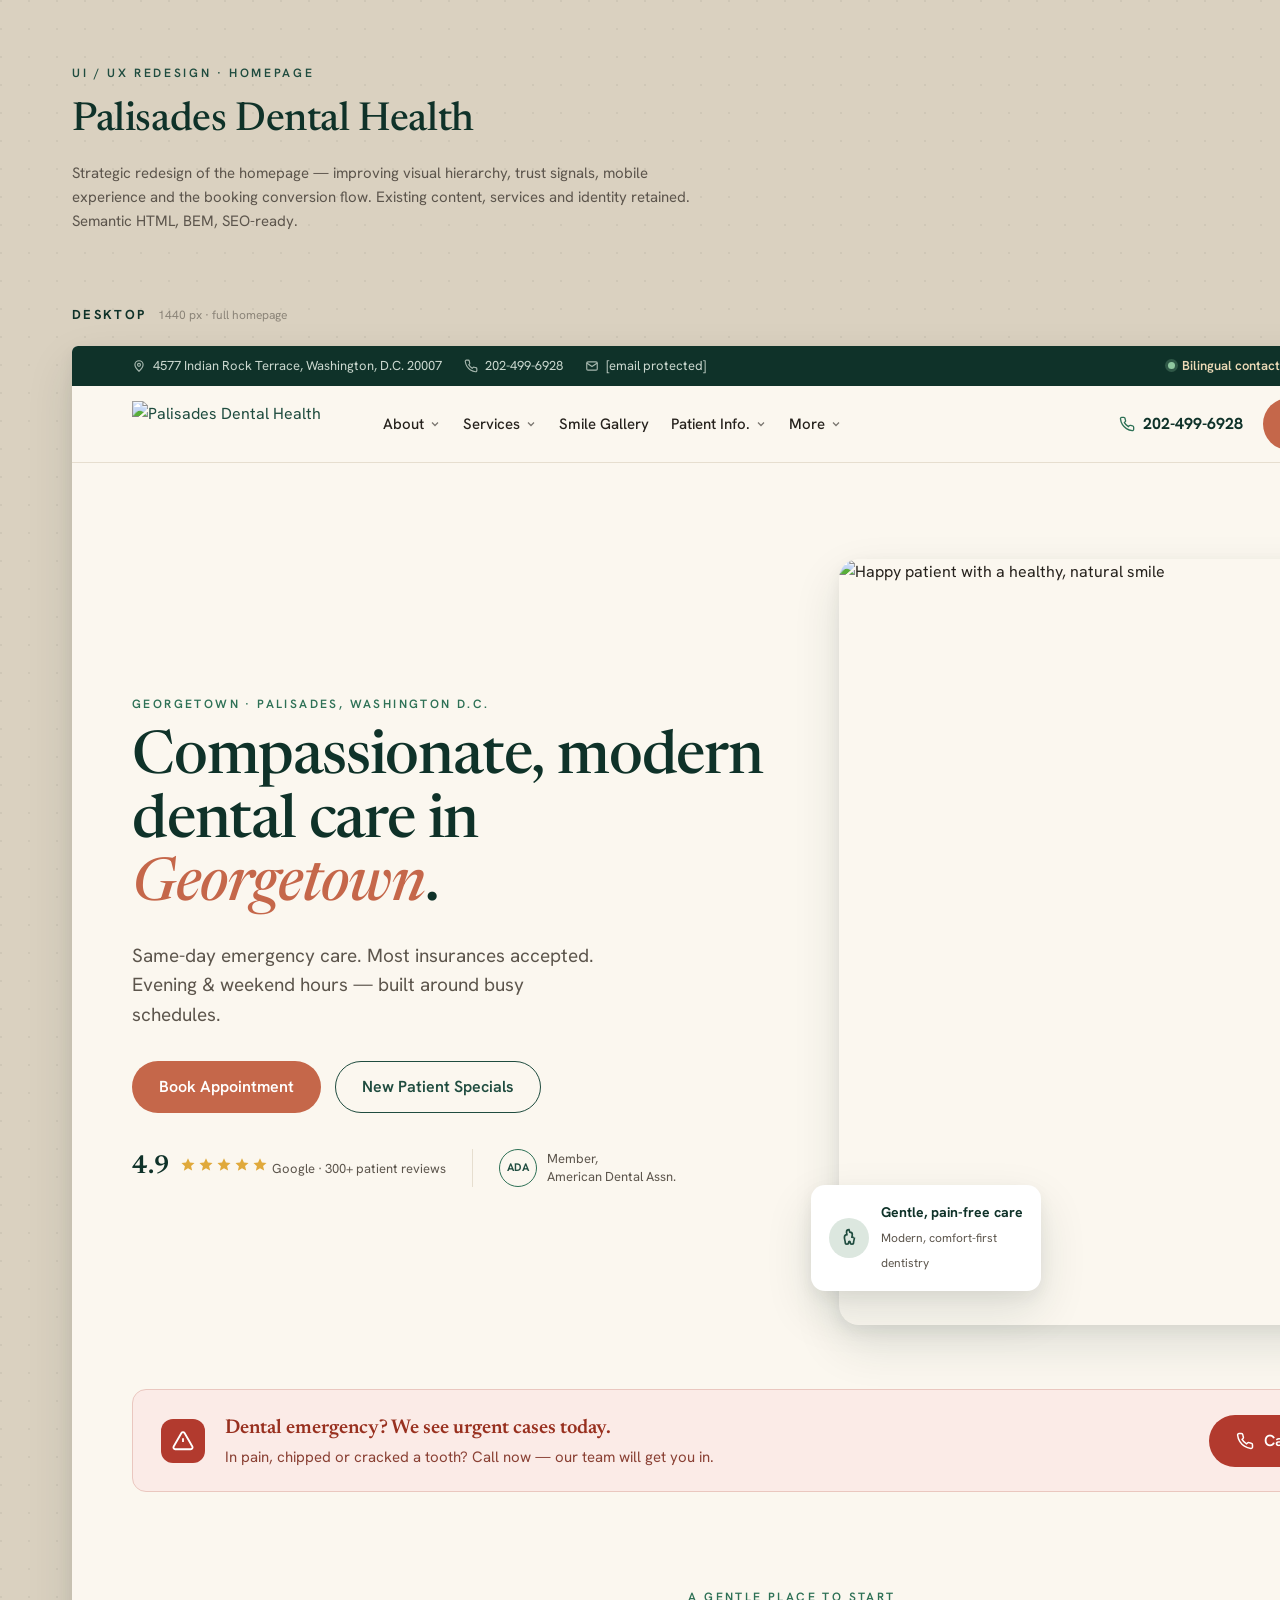
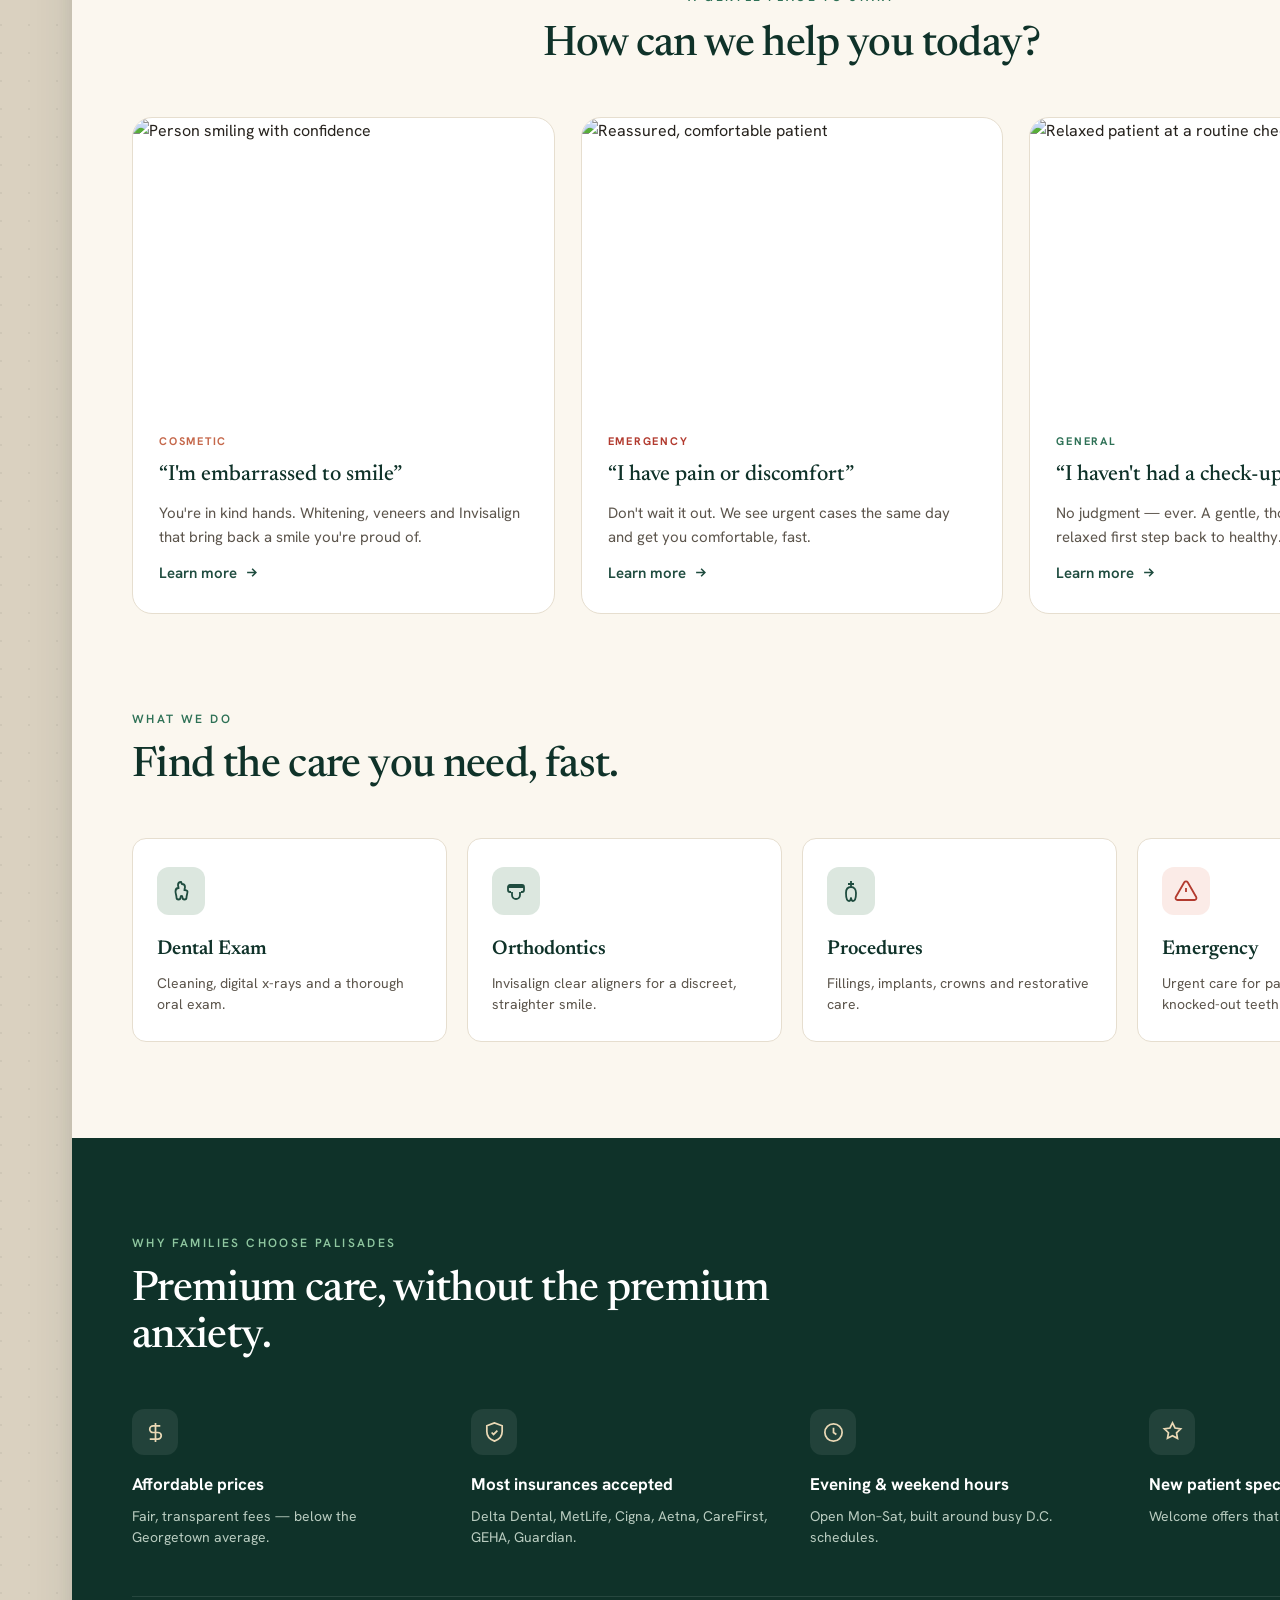
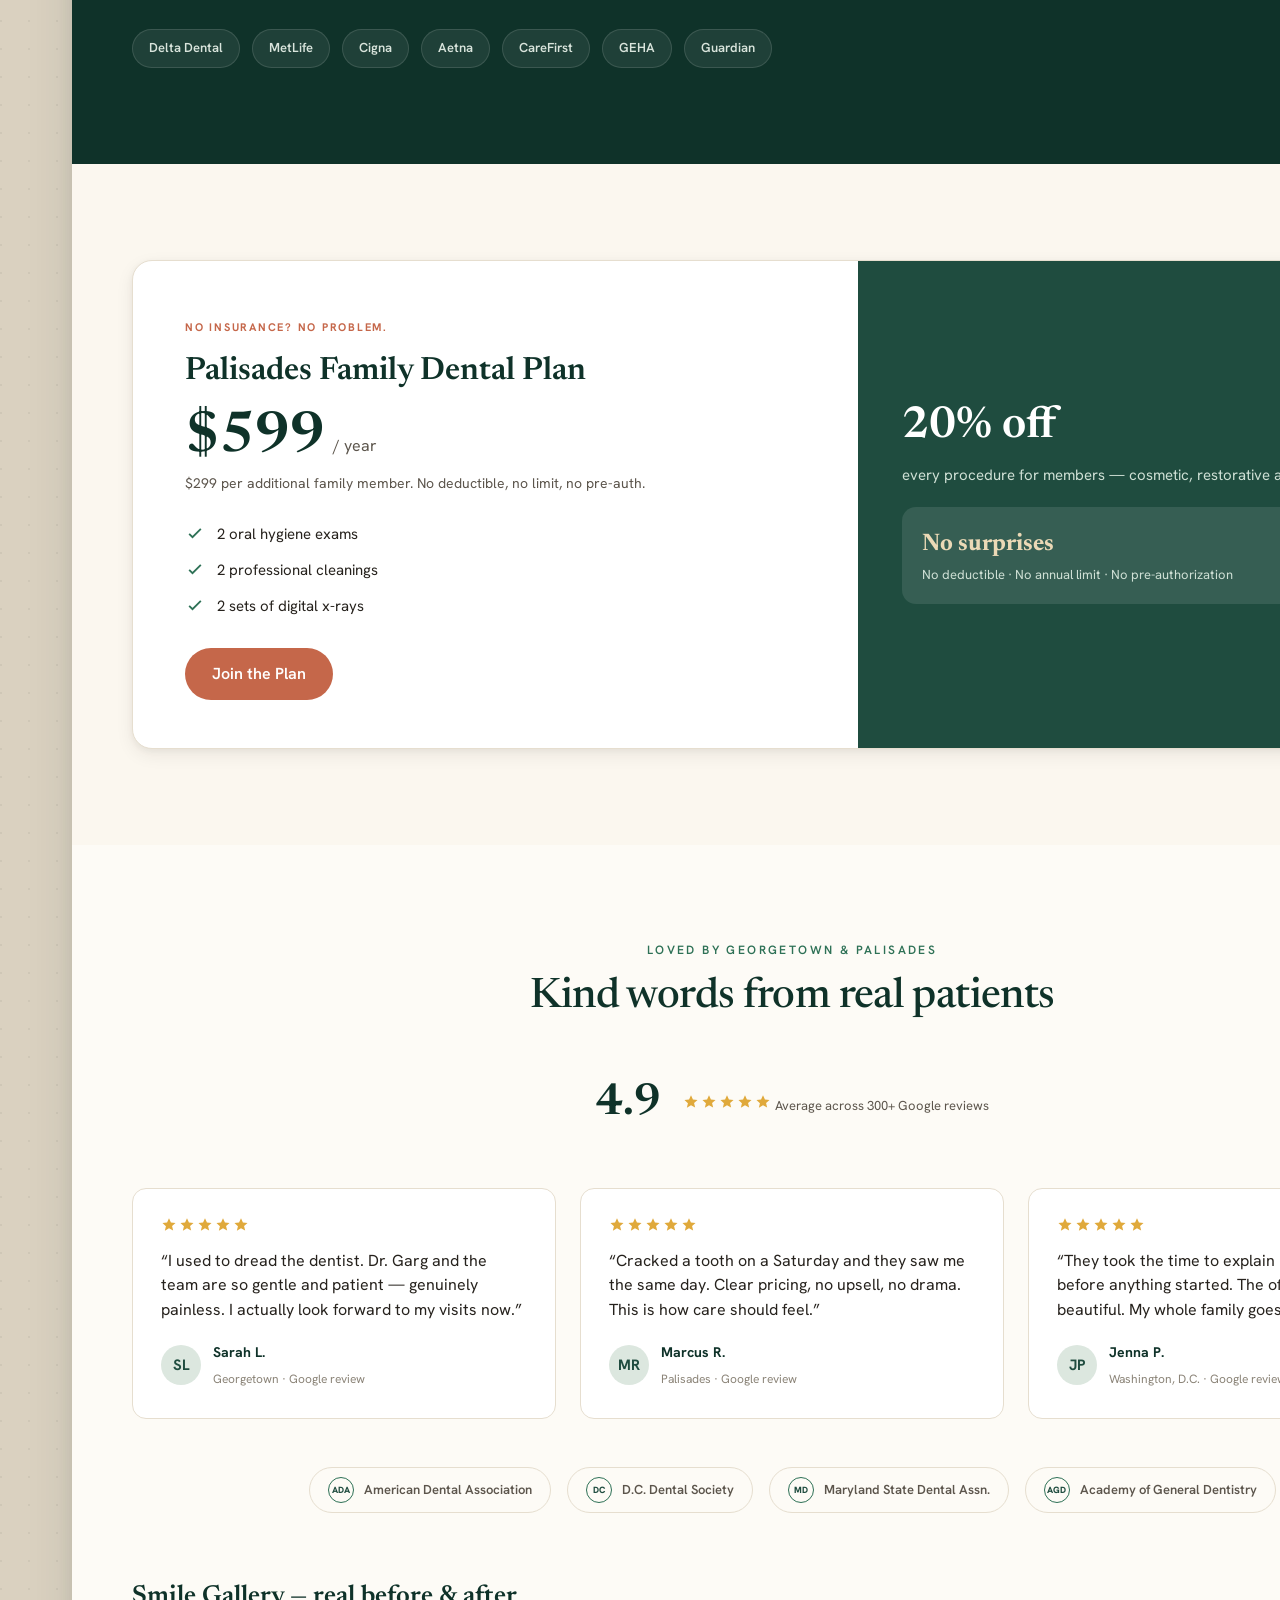
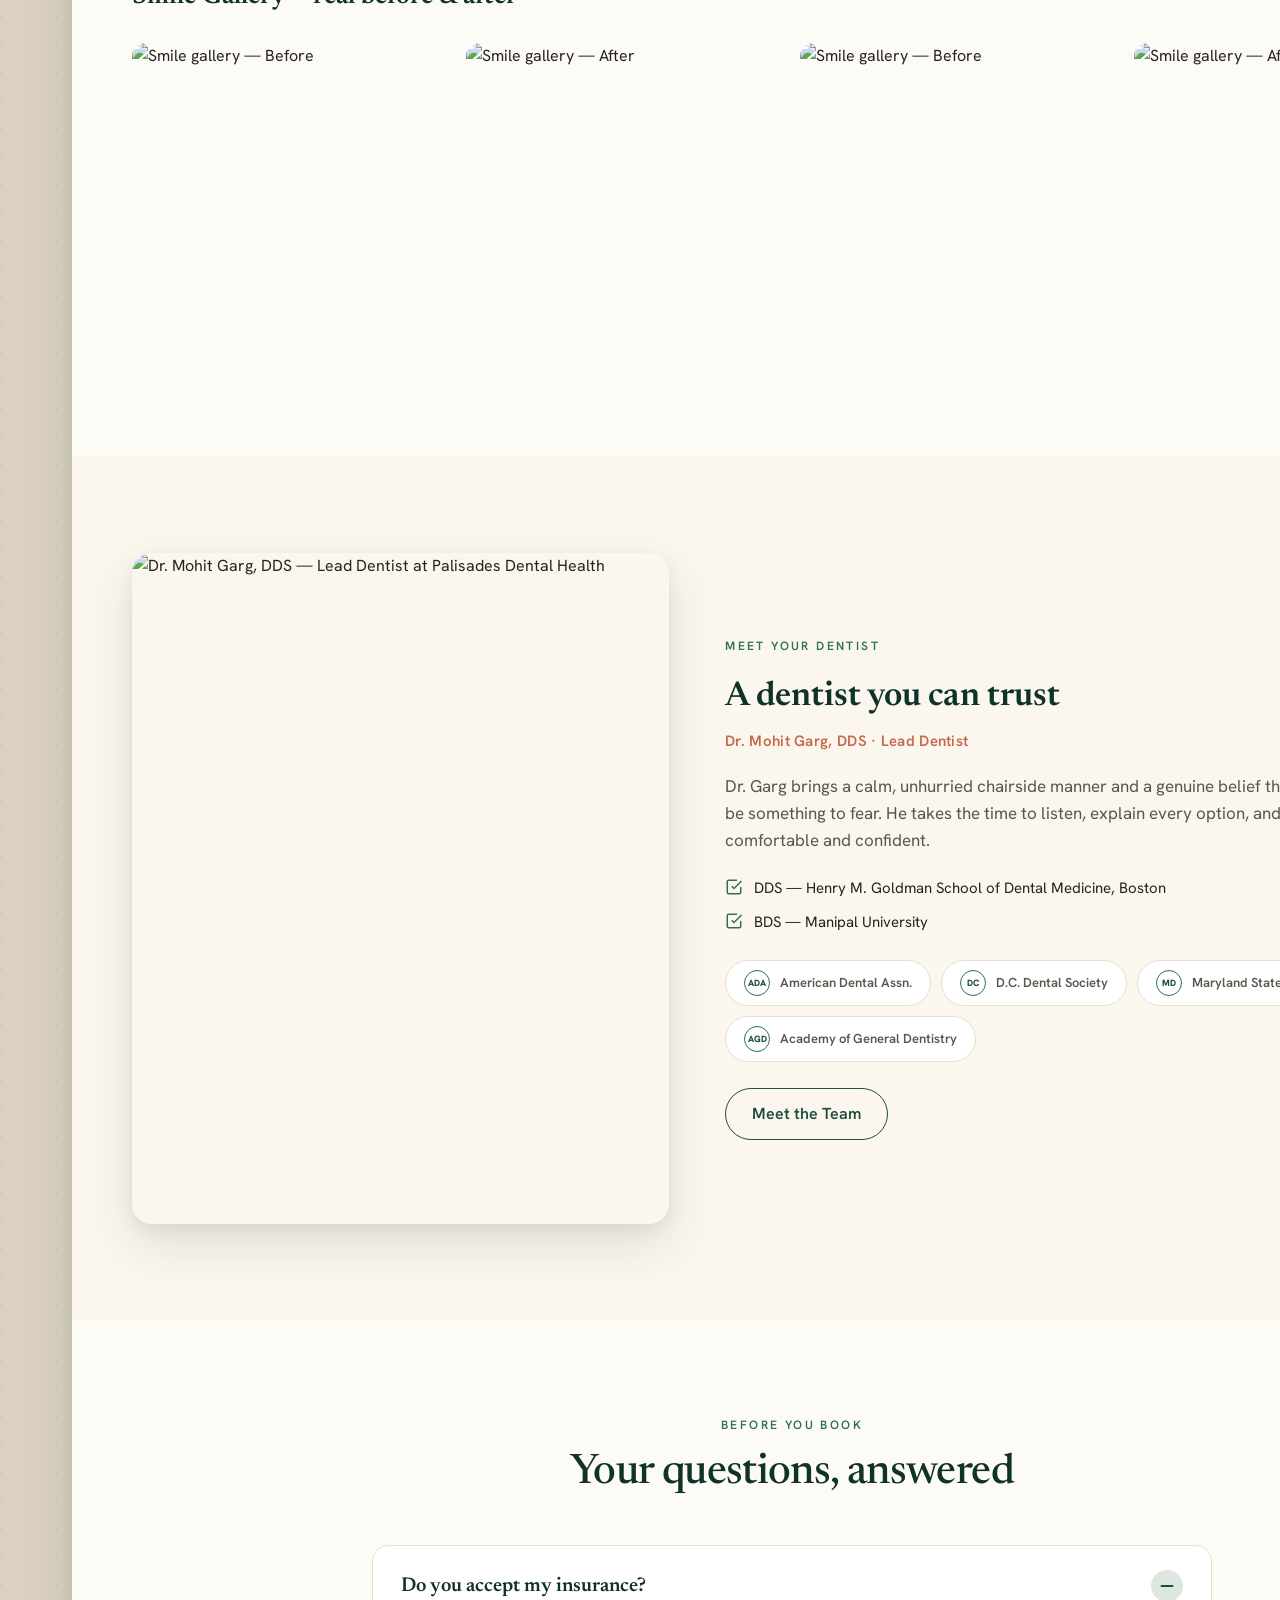
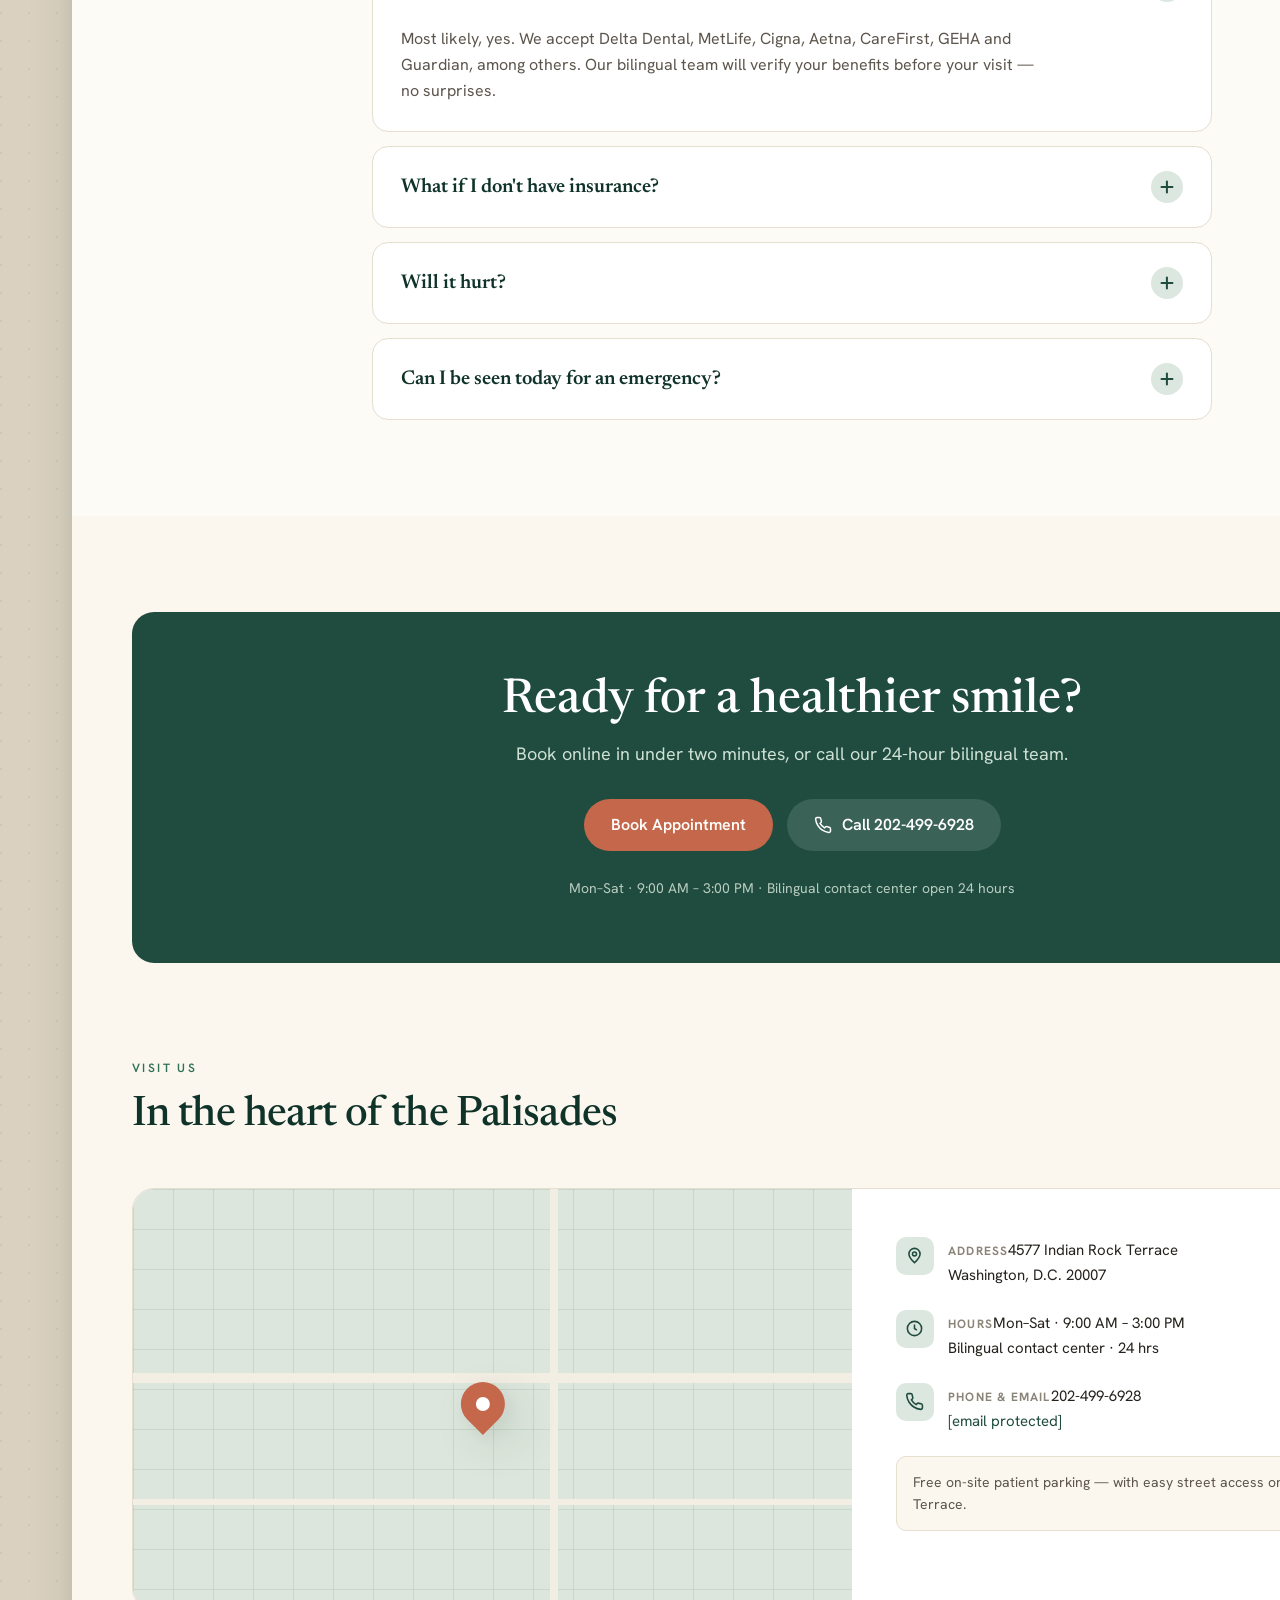
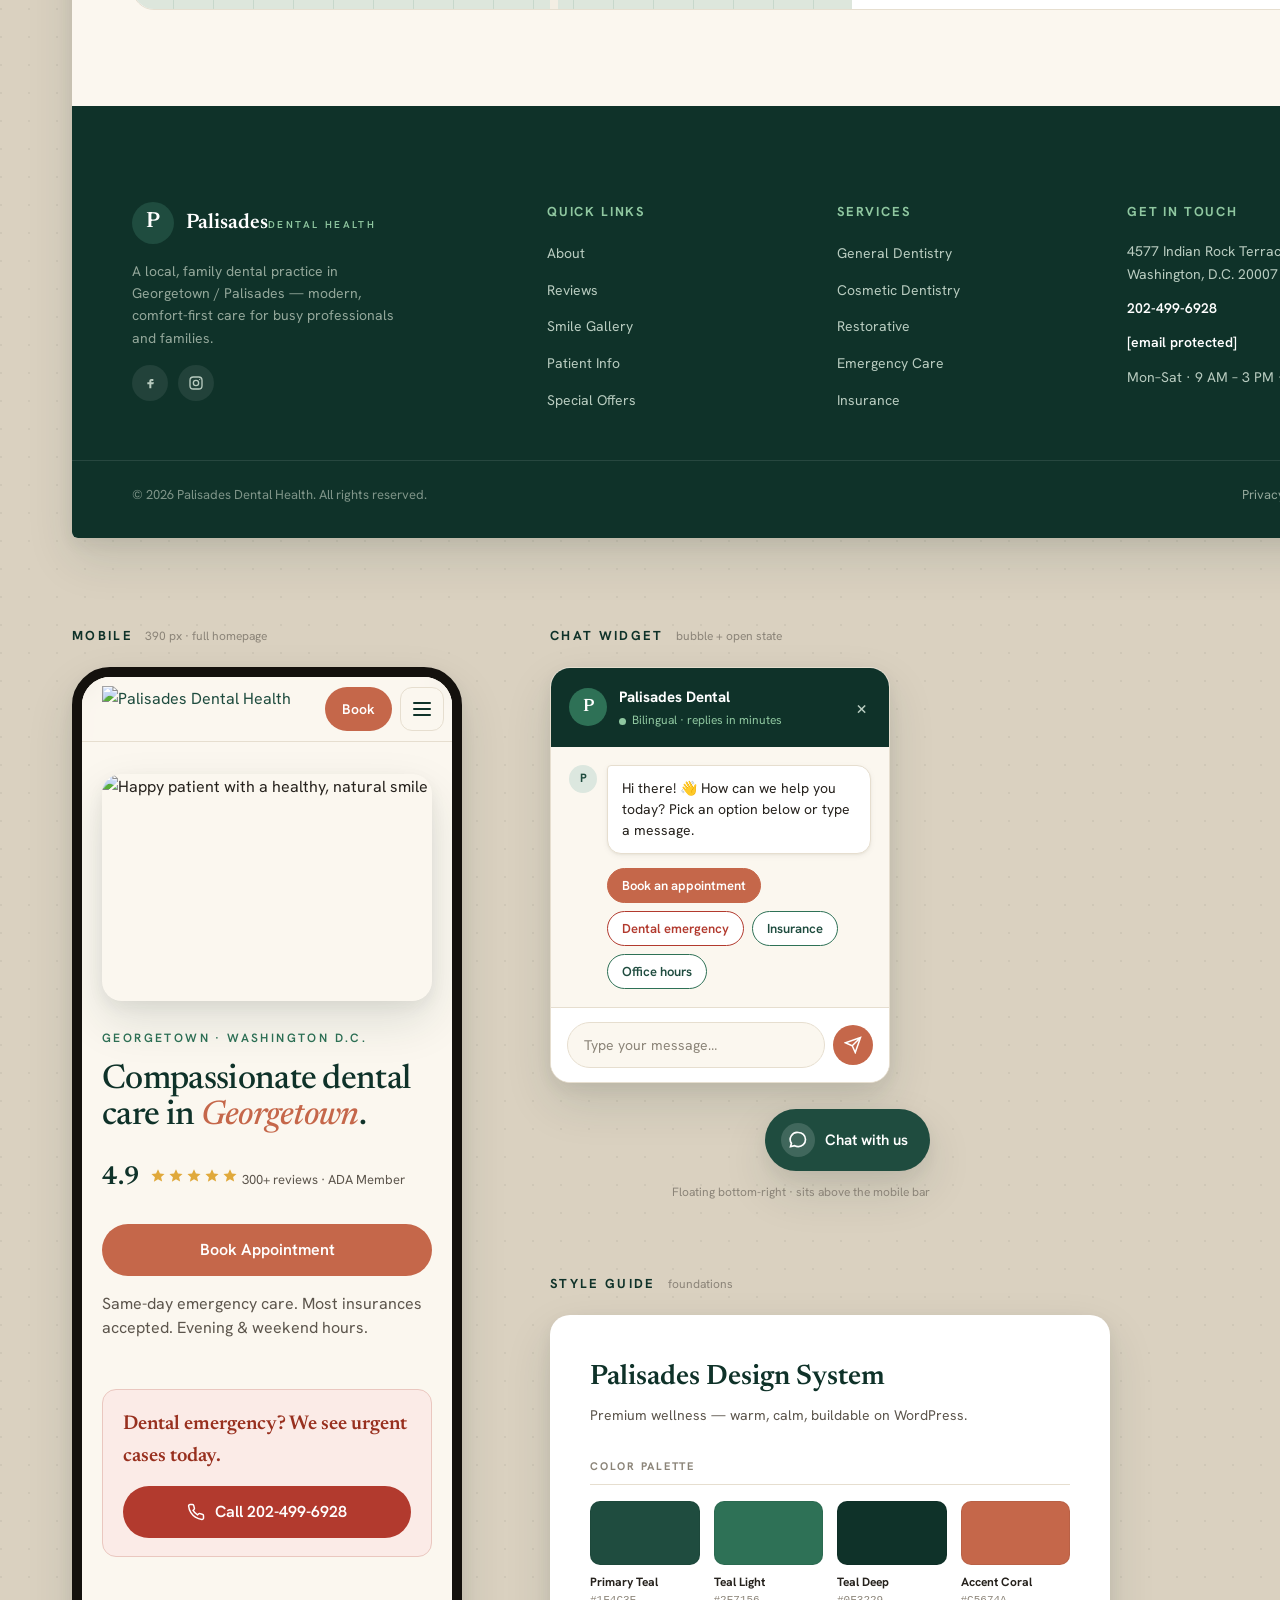
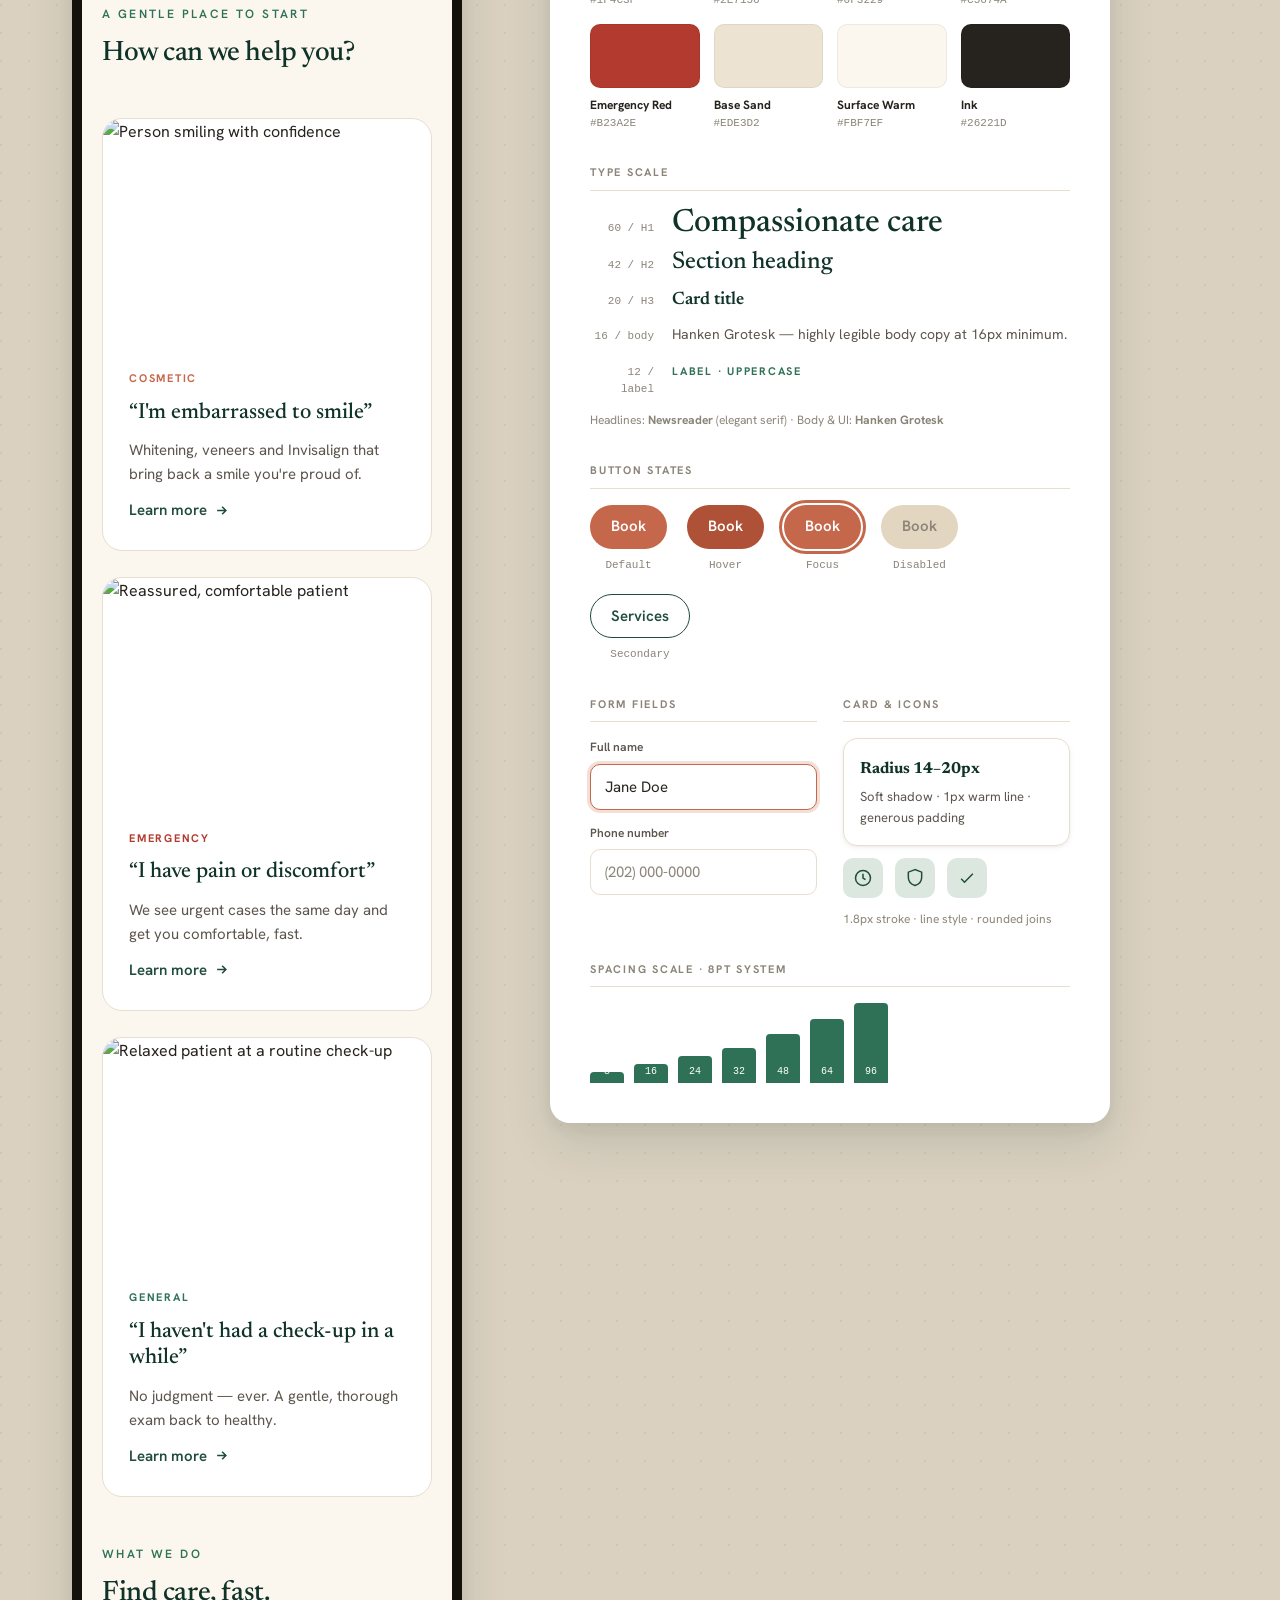
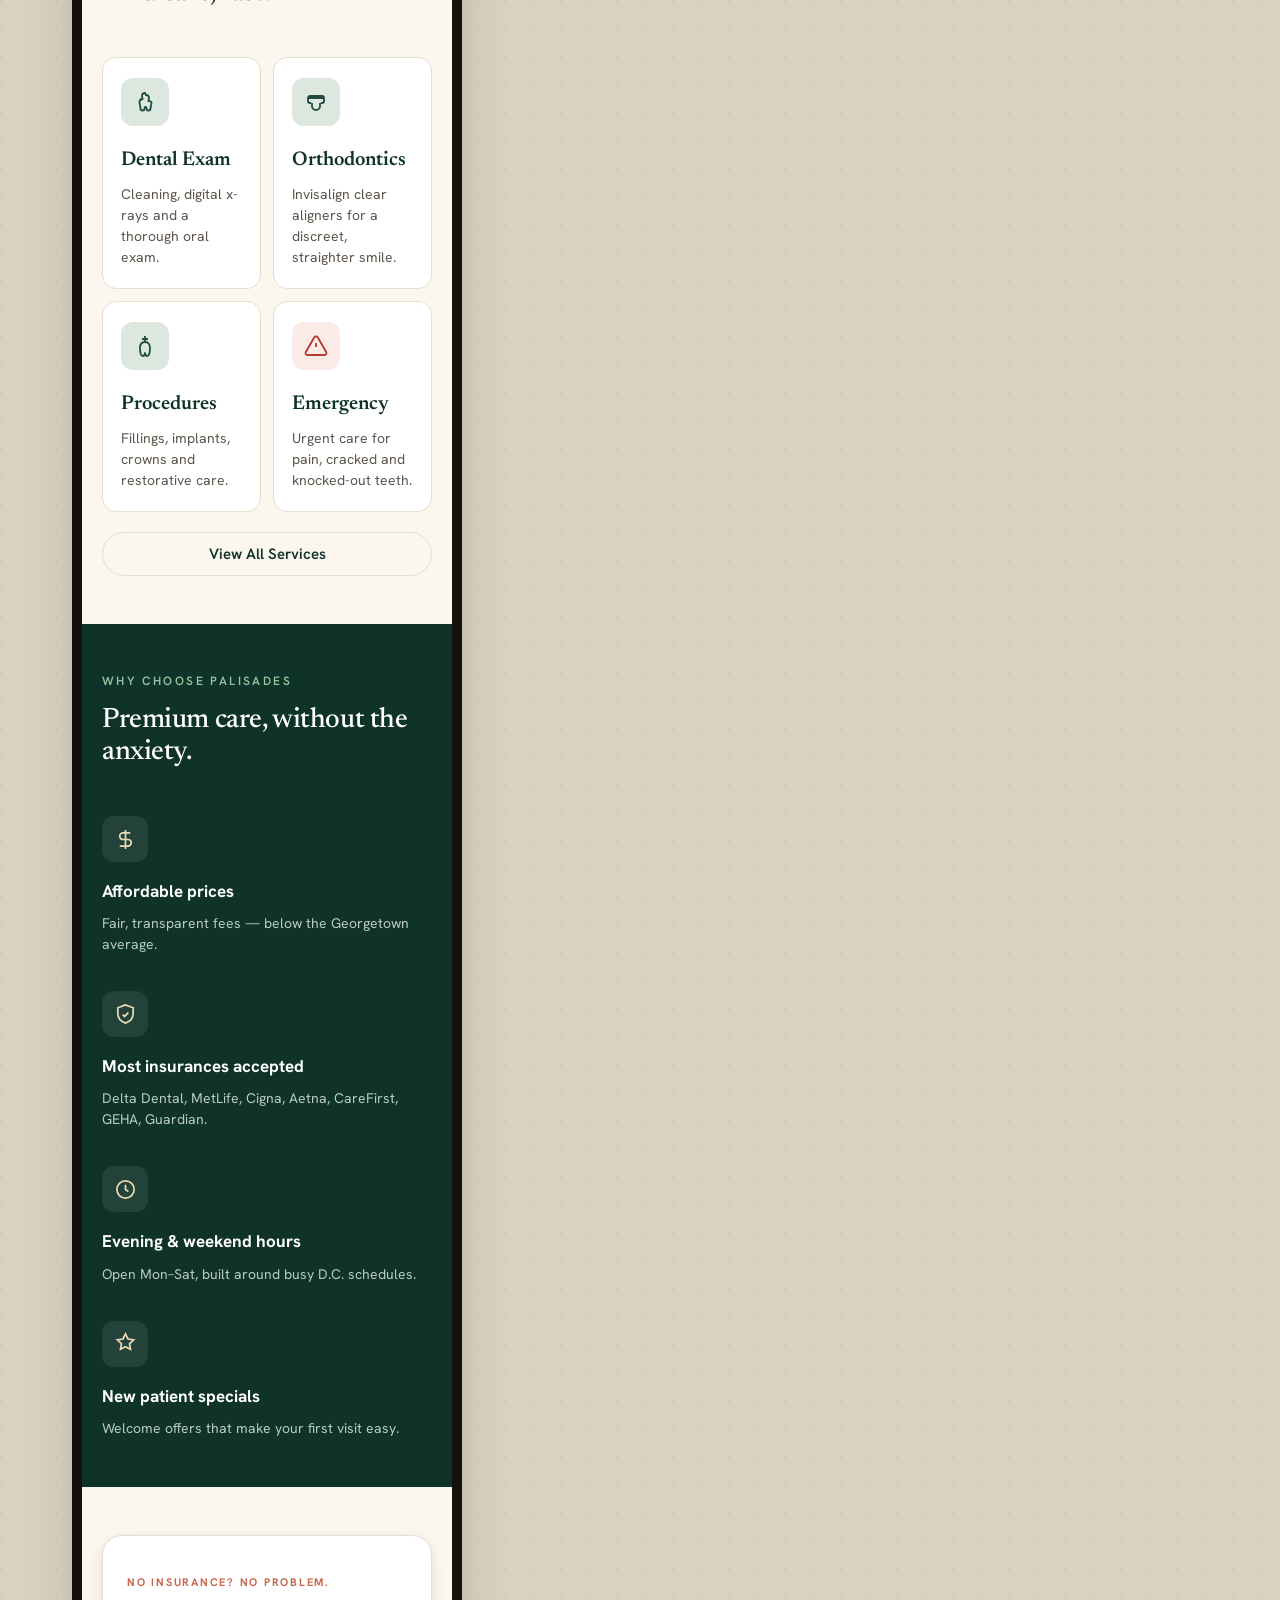
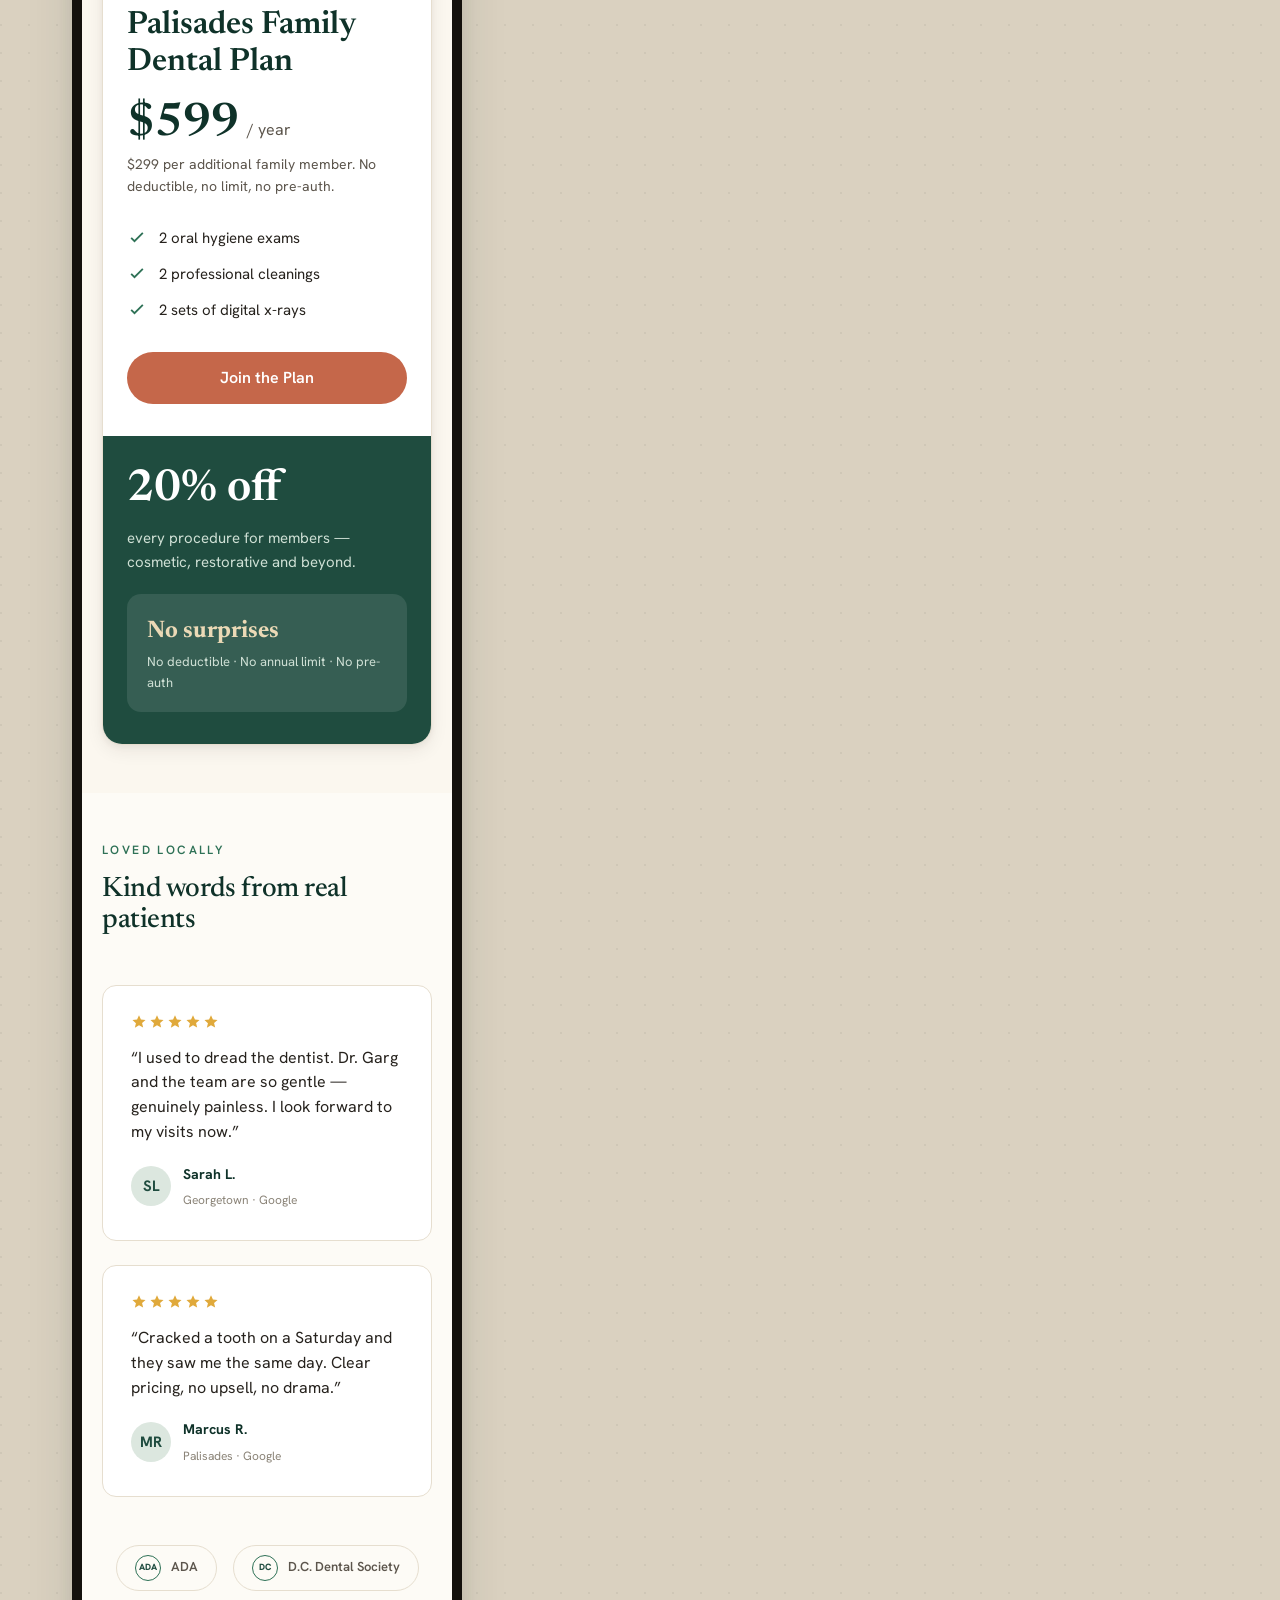
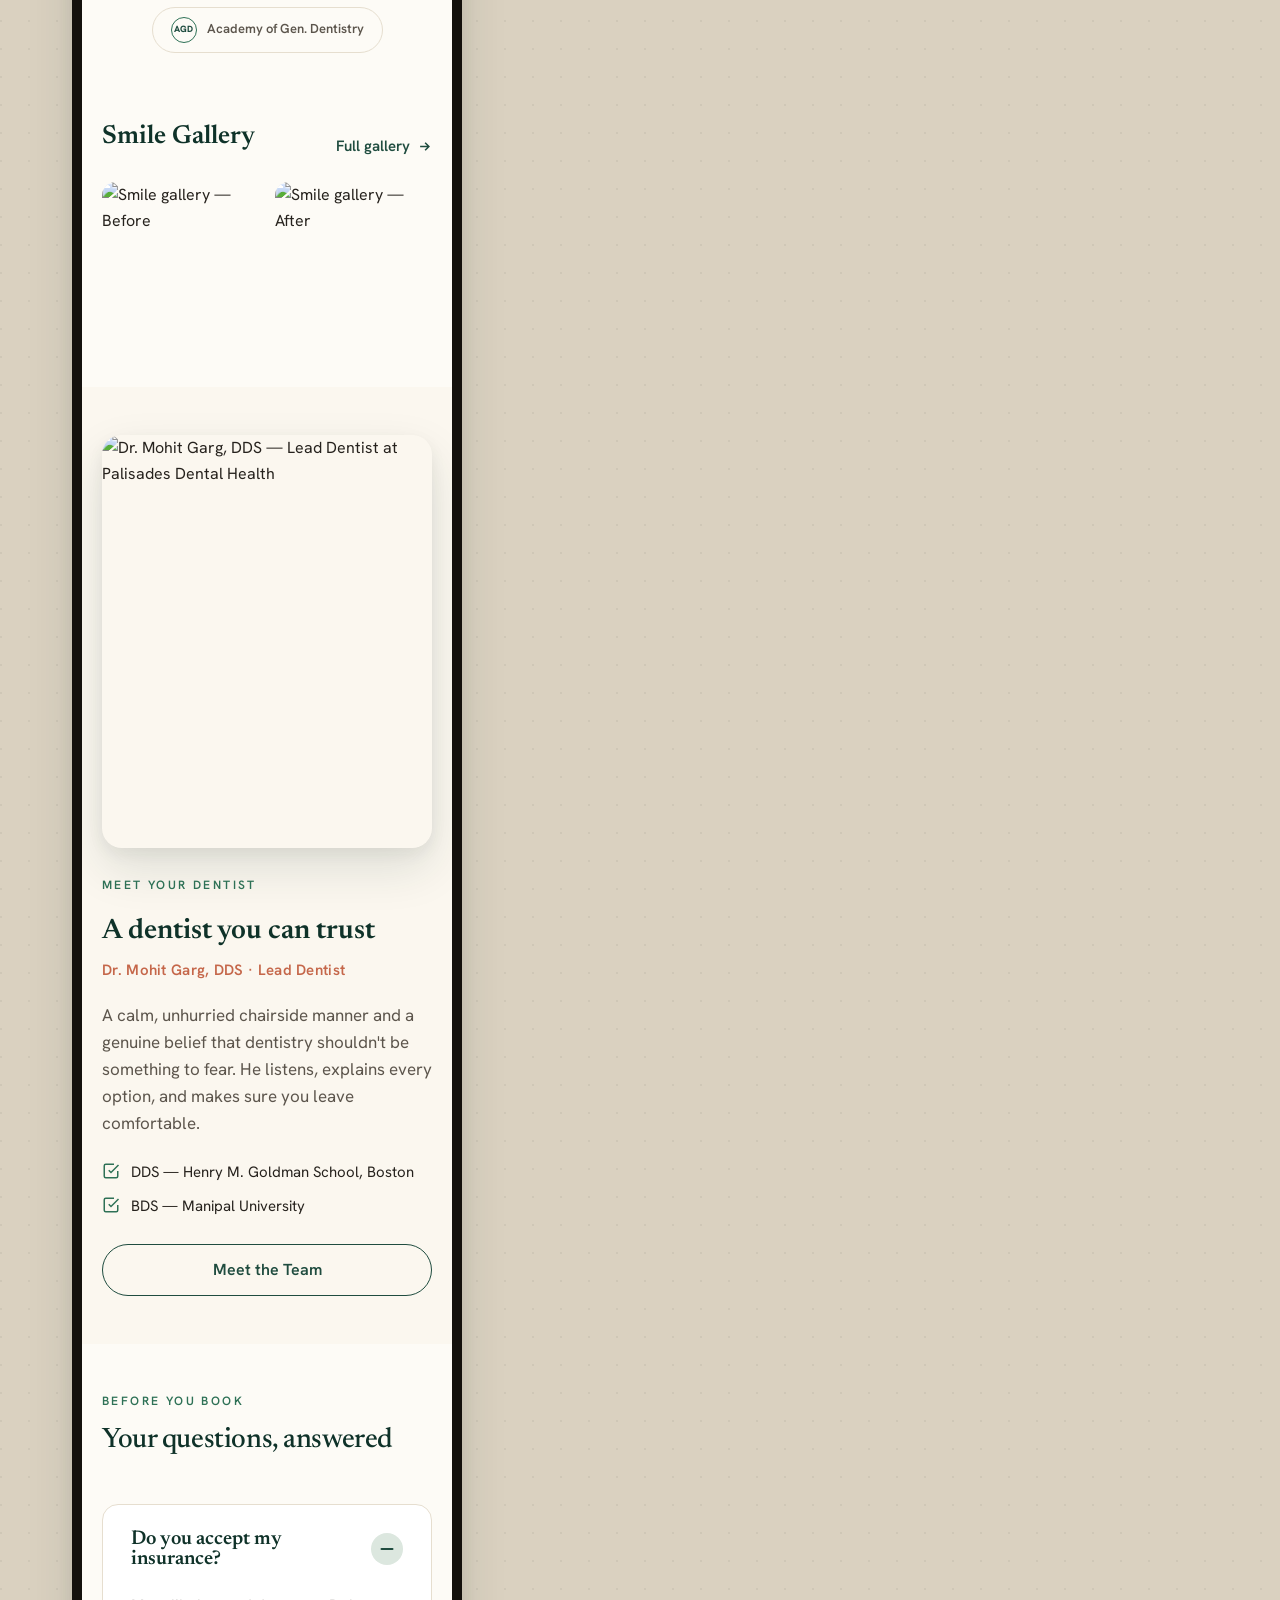
==== index.html @ 2c70e33b "rename for github pages" ====
<!DOCTYPE html>
<html lang="en">
<head>
<meta charset="UTF-8">
<meta name="viewport" content="width=device-width, initial-scale=1.0">
<title>Palisades Dental Health — Homepage Redesign Board</title>
<meta name="description" content="Design board: Palisades Dental Health homepage redesign — desktop, mobile, chat widget, design system and wireframe.">
<link rel="preconnect" href="https://fonts.googleapis.com">
<link rel="preconnect" href="https://fonts.gstatic.com" crossorigin>
<link href="https://fonts.googleapis.com/css2?family=Newsreader:ital,opsz,wght@0,6..72,400;0,6..72,500;0,6..72,600;1,6..72,400&family=Hanken+Grotesk:wght@400;500;600;700&display=swap" rel="stylesheet">
<style>
/* ============================================================
   PALISADES DENTAL HEALTH — DESIGN TOKENS
   ============================================================ */
:root{
  /* Brand — deep calming teal-green */
  --teal-900:#0F3229;   /* teal deep */
  --teal-700:#1F4C3F;   /* primary teal */
  --teal-500:#2E7156;   /* teal light */
  --teal-100:#DCE7DF;   /* tint */

  /* Accent — CTA only */
  --coral:#C5674A;
  --coral-600:#AE5136;  /* hover */
  --coral-100:#F3DFD5;

  /* Emergency — reserved */
  --emergency:#B23A2E;
  --emergency-600:#98301F;
  --emergency-50:#FBEBE7;

  /* Warm neutrals */
  --sand:#EDE3D2;
  --sand-dark:#E3D6C0;
  --surface:#FBF7EF;
  --cream:#FDFBF6;
  --white:#FFFFFF;

  /* Ink */
  --ink:#26221D;
  --ink-70:#5C554C;
  --ink-45:#8B8478;
  --line:#E6DECF;

  /* Type */
  --serif:"Newsreader",Georgia,"Times New Roman",serif;
  --sans:"Hanken Grotesk",-apple-system,BlinkMacSystemFont,"Segoe UI",sans-serif;

  /* Radius */
  --r-sm:10px;
  --r-md:14px;
  --r-lg:20px;
  --r-pill:999px;

  /* Shadow */
  --sh-sm:0 1px 2px rgba(38,34,29,.05), 0 2px 6px rgba(38,34,29,.05);
  --sh-md:0 6px 18px rgba(38,34,29,.07), 0 2px 6px rgba(38,34,29,.05);
  --sh-lg:0 20px 48px rgba(15,50,41,.12), 0 6px 16px rgba(38,34,29,.06);

  /* Spacing — 8pt system */
  --s1:8px; --s2:16px; --s3:24px; --s4:32px; --s5:48px; --s6:64px; --s7:96px; --s8:128px;
}

*,*::before,*::after{box-sizing:border-box;}
html{-webkit-text-size-adjust:100%;}
body{
  margin:0;
  font-family:var(--sans);
  color:var(--ink);
  background:#DAD1C0;
  background-image:radial-gradient(circle at 1px 1px, rgba(38,34,29,.06) 1px, transparent 0);
  background-size:28px 28px;
  line-height:1.6;
  -webkit-font-smoothing:antialiased;
}
img{max-width:100%;display:block;}
a{color:var(--teal-700);text-decoration:none;transition:color .15s ease;}
a:hover{color:var(--coral);}
a:focus-visible,button:focus-visible{outline:3px solid var(--coral);outline-offset:2px;border-radius:4px;}
button{font-family:inherit;cursor:pointer;}
h1,h2,h3,h4,p,ul,figure{margin:0;}
ul{list-style:none;padding:0;}

/* ============================================================
   BOARD (presentation canvas — not part of the deliverable site)
   ============================================================ */
.board{padding:64px 72px 96px;}
.board__masthead{max-width:1200px;margin:0 auto 8px;}
.board__eyebrow{font-size:12px;letter-spacing:.22em;text-transform:uppercase;color:var(--teal-700);font-weight:600;}
.board__title{font-family:var(--serif);font-size:40px;font-weight:500;letter-spacing:-.01em;margin-top:6px;color:var(--teal-900);}
.board__sub{color:var(--ink-70);max-width:620px;margin-top:8px;font-size:15px;}
.board__row{display:flex;flex-wrap:wrap;align-items:flex-start;gap:88px;margin-top:72px;}
.board__col{display:flex;flex-direction:column;gap:72px;}

.frame__label{display:flex;align-items:baseline;gap:12px;margin-bottom:20px;}
.frame__label-name{font-size:13px;letter-spacing:.18em;text-transform:uppercase;font-weight:700;color:var(--teal-900);}
.frame__label-meta{font-size:12px;color:var(--ink-45);font-family:var(--sans);}
.frame__artboard{background:var(--surface);box-shadow:var(--sh-lg);overflow:hidden;}
.frame--desktop .frame__artboard{width:1440px;border-radius:6px;}
.frame--mobile .frame__artboard{width:390px;border-radius:38px;padding:0;position:relative;border:10px solid #14110d;}

/* ============================================================
   SHARED SITE COMPONENTS (BEM) — desktop-first base
   ============================================================ */
.home{font-size:16px;background:var(--surface);color:var(--ink);}
.container{max-width:1440px;margin:0 auto;padding:0 60px;}
.home img{object-fit:cover;}
img.hero__photo,img.ecard__media,img.team__photo,img.smile{width:100%;object-fit:cover;display:block;}
.brand__logo{height:46px;width:auto;display:block;}
.section{padding:var(--s7) 0;}
.eyebrow{font-size:12px;letter-spacing:.2em;text-transform:uppercase;font-weight:600;color:var(--teal-500);margin-bottom:14px;}
.eyebrow--center{text-align:center;}
.section__head{margin-bottom:var(--s5);}
.section__head--center{text-align:center;max-width:640px;margin-left:auto;margin-right:auto;}
.h-section{font-family:var(--serif);font-weight:500;font-size:42px;line-height:1.12;letter-spacing:-.015em;color:var(--teal-900);}
.lead{font-size:18px;color:var(--ink-70);line-height:1.6;}

/* Buttons */
.btn{display:inline-flex;align-items:center;justify-content:center;gap:10px;font-family:var(--sans);font-weight:600;font-size:16px;line-height:1;min-height:52px;padding:0 26px;border-radius:var(--r-pill);border:1.5px solid transparent;transition:background .15s ease,color .15s ease,border-color .15s ease,transform .1s ease;text-align:center;}
.btn:active{transform:translateY(1px);}
.btn--primary{background:var(--coral);color:#fff;}
.btn--primary:hover{background:var(--coral-600);color:#fff;}
.btn--secondary{background:transparent;color:var(--teal-700);border-color:var(--teal-700);}
.btn--secondary:hover{background:var(--teal-700);color:#fff;}
.btn--ghost{background:transparent;color:var(--teal-900);border-color:var(--line);}
.btn--ghost:hover{border-color:var(--teal-700);color:var(--teal-700);}
.btn--emergency{background:var(--emergency);color:#fff;}
.btn--emergency:hover{background:var(--emergency-600);color:#fff;}
.btn--onteal{background:var(--coral);color:#fff;}
.btn--onteal:hover{background:var(--coral-600);}
.btn--block{width:100%;}
.btn--sm{min-height:44px;font-size:15px;padding:0 20px;}
.btn svg{width:18px;height:18px;flex:none;}

.link-arrow{display:inline-flex;align-items:center;gap:7px;font-weight:600;font-size:15px;color:var(--teal-700);}
.link-arrow svg{width:15px;height:15px;transition:transform .15s ease;}
.link-arrow:hover svg{transform:translateX(3px);}

/* Media placeholder (stand-in for authentic Unsplash photography) */
.ph{position:relative;background:var(--sand);background-image:repeating-linear-gradient(135deg,rgba(255,255,255,.55) 0 2px,transparent 2px 12px);border-radius:var(--r-md);overflow:hidden;}
.ph__tag{position:absolute;left:14px;top:12px;font-family:ui-monospace,"SFMono-Regular",Menlo,monospace;font-size:11px;letter-spacing:.02em;color:var(--ink-70);background:rgba(251,247,239,.82);padding:4px 8px;border-radius:6px;}

/* -- Utility bar (desktop only) -- */
.utilbar{background:var(--teal-900);color:#D9E4DC;font-size:13px;}
.utilbar__inner{display:flex;align-items:center;justify-content:space-between;gap:24px;height:40px;}
.utilbar__group{display:flex;align-items:center;gap:22px;}
.utilbar__item{display:inline-flex;align-items:center;gap:7px;color:#CBD8CF;}
.utilbar__item svg{width:14px;height:14px;opacity:.8;}
.utilbar a.utilbar__item:hover{color:#fff;}
.utilbar__badge{display:inline-flex;align-items:center;gap:7px;color:#EBD9B6;font-weight:600;}
.utilbar__dot{width:7px;height:7px;border-radius:50%;background:#8FC7A0;box-shadow:0 0 0 3px rgba(143,199,160,.25);}
.utilbar__social{display:flex;gap:12px;}
.utilbar__social a{display:grid;place-items:center;width:26px;height:26px;border-radius:50%;background:rgba(255,255,255,.08);color:#CBD8CF;}
.utilbar__social a:hover{background:var(--coral);color:#fff;}
.utilbar__social svg{width:14px;height:14px;}

/* -- Header -- */
.masthead{position:sticky;top:0;z-index:40;background:rgba(251,247,239,.92);backdrop-filter:blur(10px);border-bottom:1px solid var(--line);}
.masthead__inner{display:flex;align-items:center;gap:32px;height:76px;}
.brand{display:flex;align-items:center;gap:12px;flex:none;}
.brand__mark{width:42px;height:42px;border-radius:50%;background:var(--teal-700);color:#fff;display:grid;place-items:center;font-family:var(--serif);font-size:22px;font-weight:600;}
.brand__name{font-family:var(--serif);font-size:21px;font-weight:600;color:var(--teal-900);line-height:1;}
.brand__tag{font-size:10px;letter-spacing:.24em;text-transform:uppercase;color:var(--ink-45);font-weight:600;margin-top:3px;}
.nav{display:flex;align-items:center;gap:22px;margin-left:8px;}
.nav__item{display:flex;align-items:center;}
.nav__link{font-size:15px;font-weight:500;color:var(--ink);display:inline-flex;align-items:center;gap:5px;cursor:pointer;white-space:nowrap;}
.nav__item--drop{position:relative;}
.dropmenu{position:absolute;top:100%;left:0;min-width:210px;background:#fff;border:1px solid var(--line);box-shadow:var(--sh-lg);border-radius:0 0 var(--r-md) var(--r-md);padding:10px;opacity:0;visibility:hidden;transform:translateY(6px);transition:opacity .18s ease,transform .18s ease,visibility .18s ease;z-index:45;}
.nav__item--drop:hover .dropmenu,.nav__item--drop:focus-within .dropmenu{opacity:1;visibility:visible;transform:translateY(0);}
.nav__item--drop:hover .nav__link svg,.nav__item--drop:focus-within .nav__link svg{transform:rotate(180deg);}
.dropmenu__link{display:block;font-size:15px;color:var(--ink-70);padding:9px 12px;border-radius:8px;white-space:nowrap;}
.dropmenu__link:hover{color:var(--coral);background:var(--surface);}
.nav__link svg{transition:transform .18s ease;}
.nav__item--mega:hover .nav__link svg{transform:rotate(180deg);}
/* Mega menu */
.megamenu{position:absolute;left:0;top:100%;width:100%;background:#fff;border-top:1px solid var(--line);box-shadow:var(--sh-lg);padding:48px 60px 52px;opacity:0;visibility:hidden;transform:translateY(6px);transition:opacity .18s ease,transform .18s ease,visibility .18s ease;z-index:45;}
.nav__item--mega:hover .megamenu,.nav__item--mega:focus-within .megamenu{opacity:1;visibility:visible;transform:translateY(0);}
.megamenu__inner{max-width:1440px;margin:0 auto;display:grid;grid-template-columns:repeat(4,1fr);gap:24px 48px;}
.megamenu__title{font-family:var(--serif);font-size:21px;font-weight:600;color:var(--teal-900);margin-bottom:18px;padding-bottom:12px;border-bottom:1px solid var(--line);}
.megamenu__list{display:grid;gap:2px;}
.megamenu__link{display:block;font-size:15px;color:var(--ink-70);padding:7px 0;}
.megamenu__link:hover{color:var(--coral);}
.nav__link:hover{color:var(--teal-700);}
.nav__link svg{width:12px;height:12px;opacity:.6;}
.masthead__actions{display:flex;align-items:center;gap:20px;margin-left:auto;}
.masthead__phone{display:inline-flex;align-items:center;gap:8px;font-weight:700;color:var(--teal-900);font-size:16px;}
.masthead__phone svg{width:16px;height:16px;color:var(--teal-500);}
.burger{display:none;width:44px;height:44px;border:1px solid var(--line);border-radius:12px;background:var(--surface);align-items:center;justify-content:center;flex-direction:column;gap:4px;}
.burger span{width:18px;height:2px;background:var(--teal-900);border-radius:2px;}

/* -- Hero -- */
.hero{padding:var(--s7) 0 var(--s6);}
.hero__grid{display:grid;grid-template-columns:1.05fr 1fr;gap:64px;align-items:center;}
.hero__title{font-family:var(--serif);font-weight:500;font-size:60px;line-height:1.06;letter-spacing:-.02em;color:var(--teal-900);}
.hero__title em{font-style:italic;color:var(--coral);}
.hero__sub{font-size:19px;color:var(--ink-70);margin-top:22px;max-width:480px;line-height:1.55;}
.hero__cta{display:flex;gap:14px;margin-top:32px;flex-wrap:wrap;}
.hero__trust{display:flex;align-items:center;gap:26px;margin-top:34px;flex-wrap:wrap;}
.trust-rating{display:flex;align-items:center;gap:10px;}
.trust-rating__score{font-family:var(--serif);font-size:26px;font-weight:600;color:var(--teal-900);}
.stars{display:inline-flex;gap:2px;color:#E0A93B;}
.stars svg{width:16px;height:16px;}
.trust-rating__meta{font-size:13px;color:var(--ink-70);line-height:1.35;}
.trust-badge{display:flex;align-items:center;gap:10px;padding-left:26px;border-left:1px solid var(--line);}
.trust-badge__seal{width:38px;height:38px;border-radius:50%;border:1.5px solid var(--teal-500);color:var(--teal-700);display:grid;place-items:center;font-size:11px;font-weight:700;letter-spacing:.04em;}
.trust-badge__txt{font-size:13px;color:var(--ink-70);line-height:1.35;}
.hero__media{position:relative;}
.hero__photo{aspect-ratio:4/5;border-radius:var(--r-lg);box-shadow:var(--sh-lg);}
.hero__float{position:absolute;left:-28px;bottom:34px;background:#fff;border-radius:var(--r-md);box-shadow:var(--sh-lg);padding:16px 18px;display:flex;align-items:center;gap:12px;max-width:230px;}
.hero__float-icon{width:40px;height:40px;border-radius:50%;background:var(--teal-100);color:var(--teal-700);display:grid;place-items:center;flex:none;}
.hero__float-icon svg{width:20px;height:20px;}
.hero__float-txt strong{display:block;font-size:14px;color:var(--teal-900);}
.hero__float-txt span{font-size:12px;color:var(--ink-70);}

/* -- Emergency strip -- */
.emerg{background:var(--emergency-50);border:1px solid #EAC7BF;border-radius:var(--r-md);padding:22px 28px;display:flex;align-items:center;gap:20px;}
.emerg__icon{width:44px;height:44px;border-radius:12px;background:var(--emergency);color:#fff;display:grid;place-items:center;flex:none;}
.emerg__icon svg{width:22px;height:22px;}
.emerg__txt{flex:1;}
.emerg__txt strong{display:block;font-family:var(--serif);font-size:20px;color:var(--emergency-600);font-weight:600;}
.emerg__txt span{font-size:15px;color:#8A4034;}

/* -- Empathy cards -- */
.empathy__grid{display:grid;grid-template-columns:repeat(3,1fr);gap:26px;}
.ecard{background:#fff;border:1px solid var(--line);border-radius:var(--r-lg);overflow:hidden;display:flex;flex-direction:column;transition:transform .18s ease,box-shadow .18s ease;}
.ecard:hover{transform:translateY(-4px);box-shadow:var(--sh-lg);}
.ecard__media{aspect-ratio:16/11;border-radius:0;}
.ecard__body{padding:26px 26px 28px;display:flex;flex-direction:column;gap:12px;flex:1;}
.ecard__tag{font-size:11px;letter-spacing:.16em;text-transform:uppercase;font-weight:700;}
.ecard--cosmetic .ecard__tag{color:var(--coral);}
.ecard--emergency .ecard__tag{color:var(--emergency);}
.ecard--general .ecard__tag{color:var(--teal-500);}
.ecard__quote{font-family:var(--serif);font-size:22px;font-weight:500;color:var(--teal-900);line-height:1.2;}
.ecard__desc{font-size:15px;color:var(--ink-70);flex:1;}

/* -- Services overview -- */
.services__head{display:flex;align-items:flex-end;justify-content:space-between;gap:24px;margin-bottom:var(--s5);}
.services__grid{display:grid;grid-template-columns:repeat(4,1fr);gap:20px;}
.scard{background:#fff;border:1px solid var(--line);border-radius:var(--r-md);padding:28px 24px 26px;transition:border-color .15s ease,box-shadow .15s ease;}
.scard:hover{border-color:var(--teal-500);box-shadow:var(--sh-md);}
.scard__icon{width:48px;height:48px;border-radius:12px;background:var(--teal-100);color:var(--teal-700);display:grid;place-items:center;margin-bottom:18px;}
.scard__icon svg{width:24px;height:24px;}
.scard--emergency .scard__icon{background:var(--emergency-50);color:var(--emergency);}
.scard__title{font-family:var(--serif);font-size:20px;font-weight:600;color:var(--teal-900);margin-bottom:8px;}
.scard__desc{font-size:14px;color:var(--ink-70);line-height:1.5;}

/* -- Why us (teal band) -- */
.why{background:var(--teal-900);color:#E7EFE9;}
.why__grid{display:grid;grid-template-columns:repeat(4,1fr);gap:36px;margin-top:var(--s5);}
.why .h-section{color:#fff;}
.why .eyebrow{color:#8FC7A0;}
.why__lead{color:#B9CCC0;}
.wcard__icon{width:46px;height:46px;border-radius:12px;background:rgba(255,255,255,.08);color:#EBD9B6;display:grid;place-items:center;margin-bottom:16px;}
.wcard__icon svg{width:23px;height:23px;}
.wcard__title{font-size:17px;font-weight:700;color:#fff;margin-bottom:8px;}
.wcard__desc{font-size:14px;color:#B9CCC0;line-height:1.5;}
.why__insurers{display:flex;flex-wrap:wrap;gap:12px;margin-top:var(--s5);padding-top:var(--s4);border-top:1px solid rgba(255,255,255,.1);}
.chip{font-size:13px;font-weight:600;color:#D9E4DC;background:rgba(255,255,255,.07);border:1px solid rgba(255,255,255,.12);border-radius:var(--r-pill);padding:8px 16px;}

/* -- Family plan -- */
.plan{display:grid;grid-template-columns:1.1fr .9fr;gap:0;background:var(--white);border:1px solid var(--line);border-radius:var(--r-lg);overflow:hidden;box-shadow:var(--sh-md);}
.plan__main{padding:52px 52px 48px;}
.plan__tag{display:inline-block;font-size:11px;letter-spacing:.16em;text-transform:uppercase;font-weight:700;color:var(--coral);margin-bottom:16px;}
.plan__title{font-family:var(--serif);font-size:32px;font-weight:600;color:var(--teal-900);line-height:1.15;}
.plan__price{display:flex;align-items:baseline;gap:8px;margin:20px 0 6px;}
.plan__amount{font-family:var(--serif);font-size:56px;font-weight:600;color:var(--teal-900);line-height:1;}
.plan__per{font-size:16px;color:var(--ink-70);}
.plan__note{font-size:14px;color:var(--ink-70);}
.plan__list{display:grid;gap:12px;margin:28px 0 30px;}
.plan__item{display:flex;gap:12px;align-items:flex-start;font-size:15px;color:var(--ink);}
.plan__item svg{width:20px;height:20px;color:var(--teal-500);flex:none;margin-top:1px;}
.plan__side{background:var(--teal-700);color:#fff;padding:52px 44px;display:flex;flex-direction:column;justify-content:center;gap:14px;}
.plan__side-big{font-family:var(--serif);font-size:44px;font-weight:600;line-height:1;}
.plan__side p{color:#CFE0D5;font-size:15px;}
.plan__discount{background:rgba(255,255,255,.1);border-radius:var(--r-md);padding:18px 20px;margin-top:6px;}
.plan__discount strong{font-family:var(--serif);font-size:24px;color:#EBD9B6;}
.plan__discount span{display:block;font-size:13px;color:#CFE0D5;margin-top:2px;}

/* -- Social proof / reviews -- */
.reviews__stat{display:flex;align-items:center;gap:22px;justify-content:center;margin-bottom:var(--s5);}
.reviews__grid{display:grid;grid-template-columns:repeat(3,1fr);gap:24px;}
.rcard{background:#fff;border:1px solid var(--line);border-radius:var(--r-md);padding:28px;display:flex;flex-direction:column;gap:16px;}
.rcard__stars{color:#E0A93B;display:flex;gap:2px;}
.rcard__stars svg{width:16px;height:16px;}
.rcard__quote{font-size:16px;color:var(--ink);line-height:1.55;flex:1;}
.rcard__author{display:flex;align-items:center;gap:12px;}
.rcard__avatar{width:40px;height:40px;border-radius:50%;background:var(--teal-100);color:var(--teal-700);display:grid;place-items:center;font-weight:700;font-size:15px;}
.rcard__name{font-weight:700;font-size:14px;color:var(--teal-900);}
.rcard__meta{font-size:12px;color:var(--ink-45);}
.seals{display:flex;flex-wrap:wrap;gap:16px;justify-content:center;margin-top:var(--s5);}
.seal{display:flex;align-items:center;gap:10px;font-size:13px;font-weight:600;color:var(--ink-70);background:var(--cream);border:1px solid var(--line);border-radius:var(--r-pill);padding:9px 18px;}
.seal__mark{width:26px;height:26px;border-radius:50%;border:1.5px solid var(--teal-500);color:var(--teal-700);display:grid;place-items:center;font-size:9px;font-weight:800;}

/* Smile gallery teaser */
.smiles{margin-top:var(--s6);}
.smiles__head{display:flex;align-items:flex-end;justify-content:space-between;gap:20px;margin-bottom:24px;}
.smiles__title{font-family:var(--serif);font-size:26px;font-weight:600;color:var(--teal-900);}
.smiles__grid{display:grid;grid-template-columns:repeat(4,1fr);gap:16px;}
.smile{aspect-ratio:1;border-radius:var(--r-md);}

/* -- Team -- */
.team{display:grid;grid-template-columns:.85fr 1.15fr;gap:56px;align-items:center;}
.team__photo{aspect-ratio:4/5;border-radius:var(--r-lg);box-shadow:var(--sh-lg);}
.team__name{font-family:var(--serif);font-size:34px;font-weight:600;color:var(--teal-900);margin:6px 0 4px;}
.team__role{font-size:15px;color:var(--coral);font-weight:600;letter-spacing:.02em;margin-bottom:20px;}
.team__bio{font-size:17px;color:var(--ink-70);line-height:1.6;margin-bottom:22px;}
.team__creds{display:grid;gap:10px;margin-bottom:26px;}
.team__cred{display:flex;gap:11px;align-items:flex-start;font-size:15px;color:var(--ink);}
.team__cred svg{width:18px;height:18px;color:var(--teal-500);flex:none;margin-top:2px;}
.team__assoc{display:flex;flex-wrap:wrap;gap:10px;margin-bottom:26px;}
.team__assoc .seal{background:#fff;}

/* -- FAQ -- */
/* -- FAQ (card accordion) -- */
.faq__list{max-width:840px;margin:0 auto;display:flex;flex-direction:column;gap:14px;}
.faq__item{background:#fff;border:1px solid var(--line);border-radius:16px;overflow:hidden;}
.faq__q{width:100%;background:none;border:none;text-align:left;display:flex;align-items:center;justify-content:space-between;gap:20px;padding:24px 28px;font-family:var(--serif);font-size:20px;font-weight:600;color:var(--teal-900);cursor:pointer;}
.faq__sign{position:relative;width:32px;height:32px;flex:none;border-radius:50%;background:var(--teal-100);}
.faq__sign::before,.faq__sign::after{content:"";position:absolute;top:50%;left:50%;background:var(--teal-700);border-radius:2px;transform:translate(-50%,-50%);}
.faq__sign::before{width:13px;height:2.2px;}
.faq__sign::after{width:2.2px;height:13px;transition:transform .2s ease;}
.faq__item--open .faq__sign::after{transform:translate(-50%,-50%) scaleY(0);}
.faq__a{font-size:16px;color:var(--ink-70);line-height:1.65;padding:0 28px 26px;max-width:700px;}
.faq__item:not(.faq__item--open) .faq__a{display:none;}

/* -- Final CTA -- */
.finalcta{background:var(--teal-700);color:#fff;border-radius:22px;padding:64px;text-align:center;}
.finalcta__title{font-family:var(--serif);font-size:48px;font-weight:500;line-height:1.05;color:#fff;}
.finalcta__sub{color:#CFE0D5;font-size:18px;margin-top:14px;}
.finalcta__cta{display:flex;gap:14px;justify-content:center;margin-top:30px;flex-wrap:wrap;}
.finalcta__btn-alt{background:rgba(255,255,255,.12);color:#fff;border-color:transparent;}
.finalcta__btn-alt:hover{background:rgba(255,255,255,.2);color:#fff;}
.finalcta__hours{margin-top:26px;font-size:14px;color:#B9CCC0;}

/* -- Location -- */
/* -- Location (combined card) -- */
.location__card{display:grid;grid-template-columns:1.2fr 1fr;border:1px solid var(--line);border-radius:22px;overflow:hidden;background:#fff;}
.location__map{min-height:420px;background:#DDE6DC;background-image:
  linear-gradient(rgba(47,113,86,.12) 1px,transparent 1px),
  linear-gradient(90deg,rgba(47,113,86,.12) 1px,transparent 1px);
background-size:40px 40px;position:relative;overflow:hidden;}
.location__road{position:absolute;background:#F3EEE3;}
.location__pin{position:absolute;left:50%;top:46%;transform:translate(-50%,-50%);width:44px;height:44px;background:var(--coral);border-radius:50% 50% 50% 0;rotate:-45deg;box-shadow:var(--sh-lg);display:grid;place-items:center;}
.location__pin::after{content:"";width:14px;height:14px;background:#fff;border-radius:50%;rotate:45deg;}
.location__panel{padding:48px 44px;display:flex;flex-direction:column;gap:22px;}
.location__panel-title{font-family:var(--serif);font-size:32px;font-weight:600;color:var(--teal-900);}
.location__parking{font-size:14px;color:var(--ink-70);background:var(--surface);border:1px solid var(--line);border-radius:10px;padding:14px 16px;}
.locrow{display:flex;gap:14px;align-items:flex-start;}
.locrow__icon{width:38px;height:38px;border-radius:10px;background:var(--teal-100);color:var(--teal-700);display:grid;place-items:center;flex:none;}
.locrow__icon svg{width:19px;height:19px;}
.locrow__label{font-size:12px;letter-spacing:.1em;text-transform:uppercase;color:var(--ink-45);font-weight:700;margin-bottom:3px;}
.locrow__val{font-size:15px;color:var(--ink);line-height:1.45;}

/* -- Footer -- */
.footer{background:var(--teal-900);color:#B9CCC0;padding:var(--s7) 0 var(--s4);}
.footer__grid{display:grid;grid-template-columns:1.5fr 1fr 1fr 1.3fr;gap:40px;}
.footer__brand .brand__name{color:#fff;}
.footer__brand .brand__tag{color:#8FC7A0;}
.footer__about{font-size:14px;color:#93A79A;margin-top:16px;max-width:280px;line-height:1.6;}
.footer__col-title{font-size:13px;letter-spacing:.14em;text-transform:uppercase;color:#8FC7A0;font-weight:700;margin-bottom:18px;}
.footer__list{display:grid;gap:11px;}
.footer__list a{color:#B9CCC0;font-size:14px;}
.footer__list a:hover{color:#fff;}
.footer__contact{display:grid;gap:12px;font-size:14px;}
.footer__contact a{color:#fff;font-weight:600;}
.footer__social{display:flex;gap:10px;margin-top:16px;}
.footer__social a{width:36px;height:36px;border-radius:50%;background:rgba(255,255,255,.08);display:grid;place-items:center;color:#B9CCC0;}
.footer__social a:hover{background:var(--coral);color:#fff;}
.footer__social svg{width:16px;height:16px;}
.footer__bar{max-width:1440px;margin:var(--s5) auto 0;padding:var(--s3) 60px 0;border-top:1px solid rgba(255,255,255,.1);display:flex;justify-content:space-between;gap:16px;font-size:13px;color:#7E9488;flex-wrap:wrap;}
.footer__bar a{color:#93A79A;}

/* Sticky mobile bar (hidden on desktop base) */
.mobar{display:none;}

/* ============================================================
   MOBILE RENDER — scoped overrides inside .frame--mobile
   ============================================================ */
.frame--mobile .home{font-size:16px;}
.frame--mobile .container{padding:0 20px;}
.frame--mobile .section{padding:var(--s5) 0;}
.frame--mobile .utilbar{display:none;}
.frame--mobile .masthead{position:sticky;}
.frame--mobile .masthead__inner{height:64px;gap:12px;}
.frame--mobile .nav,
.frame--mobile .masthead__phone{display:none;}
.frame--mobile .burger{display:flex;}
.frame--mobile .masthead__actions{gap:8px;}
.frame--mobile .masthead__actions .btn{min-height:44px;padding:0 16px;font-size:14px;}
.frame--mobile .brand__mark{width:36px;height:36px;font-size:18px;}
.frame--mobile .brand__name{font-size:17px;}
.frame--mobile .brand__tag{font-size:8px;letter-spacing:.18em;}

.frame--mobile .hero{padding:var(--s4) 0 var(--s5);}
.frame--mobile .hero__grid{grid-template-columns:1fr;gap:28px;}
.frame--mobile .hero__title{font-size:34px;}
.frame--mobile .hero__sub{font-size:16px;margin-top:16px;}
.frame--mobile .hero__cta{margin-top:24px;}
.frame--mobile .hero__cta .btn{width:100%;}
.frame--mobile .hero__trust{gap:16px;margin-top:24px;}
.frame--mobile .trust-badge{padding-left:16px;}
.frame--mobile .hero__media{order:-1;}
.frame--mobile .hero__photo{aspect-ratio:16/11;}
.frame--mobile .hero__float{display:none;}

.frame--mobile .emerg{flex-direction:column;align-items:flex-start;gap:14px;padding:18px 20px;}
.frame--mobile .emerg .btn{width:100%;}

.frame--mobile .h-section{font-size:28px;}
.frame--mobile .lead{font-size:16px;}
.frame--mobile .empathy__grid,
.frame--mobile .services__grid,
.frame--mobile .why__grid,
.frame--mobile .reviews__grid,
.frame--mobile .faq__list,
.frame--mobile .smiles__grid{grid-template-columns:1fr;}
.frame--mobile .services__grid{grid-template-columns:1fr 1fr;gap:12px;}
.frame--mobile .smiles__grid{grid-template-columns:1fr 1fr;}
.frame--mobile .scard{padding:20px 18px;}
.frame--mobile .services__head{flex-direction:column;align-items:flex-start;gap:16px;}
.frame--mobile .plan{grid-template-columns:1fr;}
.frame--mobile .plan__main{padding:32px 24px;}
.frame--mobile .plan__side{padding:32px 24px;}
.frame--mobile .plan__amount{font-size:46px;}
.frame--mobile .reviews__stat{flex-direction:column;gap:10px;}
.frame--mobile .team{grid-template-columns:1fr;gap:28px;}
.frame--mobile .team__name{font-size:28px;}
.frame--mobile .finalcta{padding:40px 24px;}
.frame--mobile .finalcta__title{font-size:30px;}
.frame--mobile .finalcta__cta{flex-direction:column;}
.frame--mobile .finalcta__cta .btn{width:100%;}
.frame--mobile .location__card{grid-template-columns:1fr;}
.frame--mobile .location__map{min-height:200px;}
.frame--mobile .location__panel{padding:28px 22px;}
.frame--mobile .location__panel-title{font-size:24px;}
.frame--mobile .footer__grid{grid-template-columns:1fr 1fr;gap:28px;}
.frame--mobile .footer__bar{flex-direction:column;padding:20px 20px 0;}

/* Mobile sticky bottom bar */
.frame--mobile .mobar{display:flex;position:sticky;bottom:0;z-index:50;gap:10px;padding:12px 16px calc(12px + env(safe-area-inset-bottom));background:rgba(251,247,239,.96);backdrop-filter:blur(10px);border-top:1px solid var(--line);box-shadow:0 -6px 20px rgba(38,34,29,.08);}
.frame--mobile .mobar .btn{flex:1;min-height:52px;}

/* ============================================================
   CHAT WIDGET
   ============================================================ */
.frame--chat .frame__artboard{width:380px;border-radius:var(--r-lg);background:transparent;box-shadow:none;overflow:visible;}
.chatwrap{display:flex;flex-direction:column;gap:26px;}
.chat{width:340px;background:#fff;border-radius:var(--r-lg);box-shadow:var(--sh-lg);overflow:hidden;border:1px solid var(--line);}
.chat__head{background:var(--teal-900);color:#fff;padding:16px 18px;display:flex;align-items:center;gap:12px;}
.chat__avatar{width:38px;height:38px;border-radius:50%;background:var(--teal-500);display:grid;place-items:center;font-family:var(--serif);font-weight:600;font-size:18px;flex:none;}
.chat__title{font-weight:700;font-size:15px;line-height:1.2;}
.chat__status{font-size:12px;color:#8FC7A0;display:flex;align-items:center;gap:6px;margin-top:2px;}
.chat__status::before{content:"";width:7px;height:7px;border-radius:50%;background:#8FC7A0;}
.chat__close{margin-left:auto;color:#B9CCC0;background:none;border:none;font-size:20px;line-height:1;padding:4px;}
.chat__body{padding:18px;display:flex;flex-direction:column;gap:14px;background:var(--surface);}
.chat__msg{display:flex;gap:10px;align-items:flex-start;}
.chat__bot-avatar{width:28px;height:28px;border-radius:50%;background:var(--teal-100);color:var(--teal-700);display:grid;place-items:center;flex:none;font-weight:700;font-size:12px;}
.chat__bubble{background:#fff;border:1px solid var(--line);border-radius:4px 14px 14px 14px;padding:12px 14px;font-size:14px;color:var(--ink);line-height:1.5;box-shadow:var(--sh-sm);}
.chat__quick{display:flex;flex-wrap:wrap;gap:8px;padding-left:38px;}
.chat__chip{font-size:13px;font-weight:600;color:var(--teal-700);background:#fff;border:1.5px solid var(--teal-500);border-radius:var(--r-pill);padding:8px 14px;}
.chat__chip--accent{color:#fff;background:var(--coral);border-color:var(--coral);}
.chat__chip--emergency{color:var(--emergency);border-color:var(--emergency);}
.chat__input{display:flex;align-items:center;gap:8px;padding:14px 16px;background:#fff;border-top:1px solid var(--line);}
.chat__field{flex:1;border:1px solid var(--line);border-radius:var(--r-pill);padding:11px 16px;font-size:14px;font-family:var(--sans);color:var(--ink-45);background:var(--surface);}
.chat__send{width:40px;height:40px;border-radius:50%;background:var(--coral);color:#fff;border:none;display:grid;place-items:center;flex:none;}
.chat__send svg{width:18px;height:18px;}
.chat__bubble-btn{align-self:flex-end;display:flex;align-items:center;gap:10px;background:var(--teal-700);color:#fff;border:none;border-radius:var(--r-pill);padding:14px 22px 14px 16px;box-shadow:var(--sh-lg);font-weight:600;font-size:15px;width:max-content;}
.chat__bubble-btn .chat__bubble-ic{width:34px;height:34px;border-radius:50%;background:rgba(255,255,255,.15);display:grid;place-items:center;}
.chat__bubble-btn svg{width:20px;height:20px;}
.chat__bubble-note{font-size:12px;color:var(--ink-45);text-align:right;margin-top:-14px;}

/* ============================================================
   STYLE GUIDE
   ============================================================ */
.frame--guide .frame__artboard{width:560px;border-radius:var(--r-lg);background:#fff;padding:40px;box-shadow:var(--sh-lg);}
.sg__title{font-family:var(--serif);font-size:28px;font-weight:600;color:var(--teal-900);}
.sg__sub{color:var(--ink-70);font-size:14px;margin-top:4px;margin-bottom:8px;}
.sg__section{margin-top:32px;}
.sg__label{font-size:11px;letter-spacing:.16em;text-transform:uppercase;font-weight:700;color:var(--ink-45);margin-bottom:16px;padding-bottom:8px;border-bottom:1px solid var(--line);}
.sg__swatches{display:grid;grid-template-columns:repeat(4,1fr);gap:14px;}
.sw__chip{height:64px;border-radius:10px;border:1px solid rgba(0,0,0,.06);}
.sw__name{font-size:12px;font-weight:700;color:var(--ink);margin-top:8px;}
.sw__hex{font-family:ui-monospace,monospace;font-size:11px;color:var(--ink-45);}
.sg__type{display:grid;grid-template-columns:64px 1fr;gap:10px 18px;align-items:baseline;}
.sg__type-size{font-family:ui-monospace,monospace;font-size:11px;color:var(--ink-45);text-align:right;padding-top:8px;}
.sg__type-sample{color:var(--teal-900);}
.sg__note{font-size:12px;color:var(--ink-45);margin-top:12px;}
.sg__btns{display:flex;flex-wrap:wrap;gap:20px;}
.sg__btn-cell{text-align:center;}
.sg__btn-cell .btn{pointer-events:none;}
.sg__btn-label{font-size:11px;color:var(--ink-45);margin-top:8px;font-family:ui-monospace,monospace;}
.btn--disabled{background:var(--sand-dark);color:var(--ink-45);}
.btn--focusdemo{background:var(--coral);color:#fff;outline:3px solid var(--coral);outline-offset:2px;}
.sg__cols2{display:grid;grid-template-columns:1fr 1fr;gap:26px;}
.field{margin-bottom:14px;}
.field__label{font-size:12px;font-weight:600;color:var(--ink-70);margin-bottom:6px;display:block;}
.field__input{width:100%;border:1.5px solid var(--line);border-radius:10px;padding:12px 14px;font-size:15px;font-family:var(--sans);color:var(--ink);background:#fff;}
.field__input--active{border-color:var(--coral);box-shadow:0 0 0 3px var(--coral-100);}
.field__input::placeholder{color:var(--ink-45);}
.sg__card-demo{border:1px solid var(--line);border-radius:var(--r-md);padding:16px;box-shadow:var(--sh-sm);}
.sg__card-demo strong{font-family:var(--serif);color:var(--teal-900);}
.sg__card-demo p{font-size:13px;color:var(--ink-70);margin-top:4px;}
.sg__icons{display:flex;gap:12px;margin-top:12px;}
.sg__icons span{width:40px;height:40px;border-radius:10px;background:var(--teal-100);color:var(--teal-700);display:grid;place-items:center;}
.sg__icons svg{width:20px;height:20px;}
.sg__scale{display:flex;align-items:flex-end;gap:10px;height:80px;}
.sg__bar{background:var(--teal-500);border-radius:4px 4px 0 0;width:34px;display:flex;align-items:flex-end;justify-content:center;color:#fff;font-size:10px;font-family:ui-monospace,monospace;padding-bottom:3px;}

/* ============================================================
   WIREFRAME
   ============================================================ */
.frame--wire .frame__artboard{width:340px;background:#fff;border:1px solid #D8D2C6;border-radius:8px;padding:0;box-shadow:var(--sh-md);}
.wf{padding:0;font-family:var(--sans);}
.wf__bar{height:14px;background:#EAE4D8;}
.wf__blk{border-bottom:1px dashed #D8D2C6;padding:14px 16px;}
.wf__nav{display:flex;align-items:center;gap:8px;}
.wf__logo{width:26px;height:26px;border-radius:50%;background:#C9C1B2;}
.wf__lines{flex:1;display:flex;gap:6px;}
.wf__line{height:6px;background:#DED8CC;border-radius:3px;flex:1;}
.wf__pill{height:22px;width:70px;background:#9CB3A8;border-radius:11px;}
.wf__label{font-family:ui-monospace,monospace;font-size:9px;letter-spacing:.08em;text-transform:uppercase;color:#A79F8F;margin-bottom:8px;}
.wf__h{height:12px;background:#C6BEAF;border-radius:3px;margin-bottom:7px;}
.wf__h--lg{height:18px;width:80%;}
.wf__h--sm{height:8px;width:50%;background:#DED8CC;}
.wf__txt{height:6px;background:#E4DED2;border-radius:3px;margin-bottom:5px;}
.wf__txt--60{width:60%;}
.wf__box{background:#F0ECE2;border:1px solid #E0DACE;border-radius:6px;}
.wf__row{display:flex;gap:8px;}
.wf__ph{background:#EAE4D8;border-radius:6px;position:relative;}
.wf__ph::after{content:"IMG";position:absolute;inset:0;display:grid;place-items:center;font-family:ui-monospace,monospace;font-size:9px;color:#B0A896;}
.wf__cta{height:26px;background:#B98A76;border-radius:13px;}
.wf__cta--ghost{background:none;border:1.5px solid #C9C1B2;}
.wf__grid3{display:grid;grid-template-columns:repeat(3,1fr);gap:8px;}
.wf__grid4{display:grid;grid-template-columns:repeat(4,1fr);gap:6px;}
.wf__card{background:#F5F1E9;border:1px solid #E0DACE;border-radius:6px;padding:8px;}
.wf__dark{background:#D5CEC1;}
.wf__annot{font-family:ui-monospace,monospace;font-size:9px;color:#A79F8F;margin-top:6px;}
</style>
</head>
<body>
<template id="__bundler_thumbnail">
<svg xmlns="http://www.w3.org/2000/svg" viewBox="0 0 100 100"><rect width="100" height="100" fill="#1F4C3F"/><text x="50" y="62" font-family="Georgia,serif" font-size="46" fill="#EDE3D2" text-anchor="middle">P</text></svg>
</template>
<main class="board">
  <header class="board__masthead">
    <p class="board__eyebrow">UI / UX Redesign · Homepage</p>
    <h1 class="board__title">Palisades Dental Health</h1>
    <p class="board__sub">Strategic redesign of the homepage — improving visual hierarchy, trust signals, mobile experience and the booking conversion flow. Existing content, services and identity retained. Semantic HTML, BEM, SEO-ready.</p>
  </header>

  <div class="board__row">
    <section class="frame frame--desktop">
      <div class="frame__label">
        <span class="frame__label-name">Desktop</span>
        <span class="frame__label-meta">1440 px · full homepage</span>
      </div>
      <div class="frame__artboard">
        <div class="home">

          <!-- 1. UTILITY BAR -->
          <div class="utilbar">
            <div class="container">
              <div class="utilbar__inner">
                <div class="utilbar__group">
                  <span class="utilbar__item"><svg viewBox="0 0 24 24" fill="none" stroke="currentColor" stroke-width="2"><path d="M12 21s-7-6.5-7-11a7 7 0 0 1 14 0c0 4.5-7 11-7 11Z"/><circle cx="12" cy="10" r="2.5"/></svg>4577 Indian Rock Terrace, Washington, D.C. 20007</span>
                  <a class="utilbar__item" href="tel:2024996928"><svg viewBox="0 0 24 24" fill="none" stroke="currentColor" stroke-width="2"><path d="M22 16.9v3a2 2 0 0 1-2.2 2 19.8 19.8 0 0 1-8.6-3 19.5 19.5 0 0 1-6-6 19.8 19.8 0 0 1-3-8.6A2 2 0 0 1 4.1 2h3a2 2 0 0 1 2 1.7c.1 1 .4 2 .7 2.9a2 2 0 0 1-.5 2.1L8.1 9.9a16 16 0 0 0 6 6l1.2-1.2a2 2 0 0 1 2.1-.5c.9.3 1.9.6 2.9.7a2 2 0 0 1 1.7 2Z"/></svg>202-499-6928</a>
                  <a class="utilbar__item" href="/cdn-cgi/l/email-protection#442c2128282b043425282d372520213720212a3025282c212528302c6a272b29"><svg viewBox="0 0 24 24" fill="none" stroke="currentColor" stroke-width="2"><rect x="3" y="5" width="18" height="14" rx="2"/><path d="m3 7 9 6 9-6"/></svg><span class="__cf_email__" data-cfemail="8be3eee7e7e4cbfbeae7e2f8eaefeef8efeee5ffeae7e3eeeae7ffe3a5e8e4e6">[email&#160;protected]</span></a>
                </div>
                <div class="utilbar__group">
                  <span class="utilbar__badge"><span class="utilbar__dot"></span>Bilingual contact center · 24 hrs</span>
                  <div class="utilbar__social">
                    <a href="#" aria-label="Facebook"><svg viewBox="0 0 24 24" fill="currentColor"><path d="M14 9h3V6h-3c-1.7 0-3 1.3-3 3v2H8v3h3v6h3v-6h3l1-3h-4V9c0-.6.4-1 1-1Z"/></svg></a>
                    <a href="#" aria-label="Instagram"><svg viewBox="0 0 24 24" fill="none" stroke="currentColor" stroke-width="2"><rect x="3" y="3" width="18" height="18" rx="5"/><circle cx="12" cy="12" r="4"/><circle cx="17.5" cy="6.5" r="1" fill="currentColor" stroke="none"/></svg></a>
                  </div>
                </div>
              </div>
            </div>
          </div>

          <!-- 2. HEADER -->
          <header class="masthead">
            <div class="container">
              <div class="masthead__inner">
                <a class="brand" href="#" aria-label="Palisades Dental Health home">
                  <img class="brand__logo" src="assets/palisades-logo.webp" alt="Palisades Dental Health" width="220" height="48">
                </a>
                <nav class="nav" aria-label="Primary">
                  <span class="nav__item nav__item--drop">
                    <a class="nav__link" href="#">About <svg viewBox="0 0 24 24" fill="none" stroke="currentColor" stroke-width="2.5"><path d="m6 9 6 6 6-6"/></svg></a>
                    <div class="dropmenu">
                      <a class="dropmenu__link" href="#">Meet the Team</a>
                      <a class="dropmenu__link" href="#">Blog</a>
                    </div>
                  </span>
                  <span class="nav__item nav__item--mega">
                    <a class="nav__link" href="#">Services <svg viewBox="0 0 24 24" fill="none" stroke="currentColor" stroke-width="2.5"><path d="m6 9 6 6 6-6"/></svg></a>
                    <div class="megamenu">
                      <div class="megamenu__inner">
                        <div class="megamenu__col">
                          <h3 class="megamenu__title">Basic Procedures</h3>
                          <div class="megamenu__list">
                            <a class="megamenu__link" href="#">Kid's Dentistry</a>
                            <a class="megamenu__link" href="#">Dental Cleaning</a>
                            <a class="megamenu__link" href="#">Dental Sealants</a>
                            <a class="megamenu__link" href="#">Dental Fillings</a>
                            <a class="megamenu__link" href="#">Fluoride Varnish Treatment</a>
                            <a class="megamenu__link" href="#">Oral Cancer Screenings</a>
                            <a class="megamenu__link" href="#">CBCT Scan</a>
                          </div>
                        </div>
                        <div class="megamenu__col">
                          <h3 class="megamenu__title">Emergencies</h3>
                          <div class="megamenu__list">
                            <a class="megamenu__link" href="#">Broken/Painful Teeth</a>
                            <a class="megamenu__link" href="#">Swelling &amp; Infections</a>
                            <a class="megamenu__link" href="#">Tooth Extractions</a>
                          </div>
                        </div>
                        <div class="megamenu__col">
                          <h3 class="megamenu__title">Cosmetic Treatments</h3>
                          <div class="megamenu__list">
                            <a class="megamenu__link" href="#">Metal-Free Partials</a>
                            <a class="megamenu__link" href="#">Cosmetic Bonding</a>
                            <a class="megamenu__link" href="#">Teeth Whitening</a>
                          </div>
                        </div>
                        <div class="megamenu__col">
                          <h3 class="megamenu__title">General Dentistry</h3>
                          <div class="megamenu__list">
                            <a class="megamenu__link" href="#">TMJ &amp; Tooth Grinding</a>
                            <a class="megamenu__link" href="#">Crowns &amp; Bridges</a>
                            <a class="megamenu__link" href="#">Root Canals</a>
                            <a class="megamenu__link" href="#">Dental Implants</a>
                            <a class="megamenu__link" href="#">Gum Disease Treatment</a>
                            <a class="megamenu__link" href="#">Dentures</a>
                            <a class="megamenu__link" href="#">Invisalign</a>
                            <a class="megamenu__link" href="#">Veneers</a>
                            <a class="megamenu__link" href="#">Ceramic Onlay</a>
                          </div>
                        </div>
                      </div>
                    </div>
                  </span>
                  <span class="nav__item"><a class="nav__link" href="#">Smile Gallery</a></span>
                  <span class="nav__item nav__item--drop">
                    <a class="nav__link" href="#">Patient Info. <svg viewBox="0 0 24 24" fill="none" stroke="currentColor" stroke-width="2.5"><path d="m6 9 6 6 6-6"/></svg></a>
                    <div class="dropmenu">
                      <a class="dropmenu__link" href="#">Why Us</a>
                      <a class="dropmenu__link" href="#">First Visit</a>
                      <a class="dropmenu__link" href="#">New Patient Form</a>
                      <a class="dropmenu__link" href="#">Dental Insurance</a>
                      <a class="dropmenu__link" href="#">Financing &amp; Payment</a>
                      <a class="dropmenu__link" href="#">Case Study</a>
                    </div>
                  </span>
                  <span class="nav__item nav__item--drop">
                    <a class="nav__link" href="#">More <svg viewBox="0 0 24 24" fill="none" stroke="currentColor" stroke-width="2.5"><path d="m6 9 6 6 6-6"/></svg></a>
                    <div class="dropmenu">
                      <a class="dropmenu__link" href="#">Insurance</a>
                      <a class="dropmenu__link" href="#">Special Offers</a>
                      <a class="dropmenu__link" href="#">Job Opportunities</a>
                    </div>
                  </span>
                </nav>
                <div class="masthead__actions">
                  <a class="masthead__phone" href="tel:2024996928"><svg viewBox="0 0 24 24" fill="none" stroke="currentColor" stroke-width="2"><path d="M22 16.9v3a2 2 0 0 1-2.2 2 19.8 19.8 0 0 1-8.6-3 19.5 19.5 0 0 1-6-6 19.8 19.8 0 0 1-3-8.6A2 2 0 0 1 4.1 2h3a2 2 0 0 1 2 1.7c.1 1 .4 2 .7 2.9a2 2 0 0 1-.5 2.1L8.1 9.9a16 16 0 0 0 6 6l1.2-1.2a2 2 0 0 1 2.1-.5c.9.3 1.9.6 2.9.7a2 2 0 0 1 1.7 2Z"/></svg>202-499-6928</a>
                  <a class="btn btn--primary" href="#book">Book Appointment</a>
                </div>
              </div>
            </div>
          </header>

          <!-- 3. HERO -->
          <section class="hero" aria-labelledby="hero-t-d">
            <div class="container">
              <div class="hero__grid">
                <div class="hero__col">
                  <p class="eyebrow">Georgetown · Palisades, Washington D.C.</p>
                  <h1 class="hero__title" id="hero-t-d">Compassionate, modern dental care in <em>Georgetown</em>.</h1>
                  <p class="hero__sub">Same-day emergency care. Most insurances accepted. Evening &amp; weekend hours — built around busy schedules.</p>
                  <div class="hero__cta">
                    <a class="btn btn--primary" href="#book">Book Appointment</a>
                    <a class="btn btn--secondary" href="#offers">New Patient Specials</a>
                  </div>
                  <div class="hero__trust">
                    <div class="trust-rating">
                      <span class="trust-rating__score">4.9</span>
                      <span>
                        <span class="stars" aria-label="4.9 out of 5 stars"><svg viewBox="0 0 24 24" fill="currentColor"><path d="m12 2 2.9 6.3 6.9.6-5.2 4.5 1.6 6.7L12 17l-6.2 3.6 1.6-6.7L2.2 8.9l6.9-.6L12 2Z"/></svg><svg viewBox="0 0 24 24" fill="currentColor"><path d="m12 2 2.9 6.3 6.9.6-5.2 4.5 1.6 6.7L12 17l-6.2 3.6 1.6-6.7L2.2 8.9l6.9-.6L12 2Z"/></svg><svg viewBox="0 0 24 24" fill="currentColor"><path d="m12 2 2.9 6.3 6.9.6-5.2 4.5 1.6 6.7L12 17l-6.2 3.6 1.6-6.7L2.2 8.9l6.9-.6L12 2Z"/></svg><svg viewBox="0 0 24 24" fill="currentColor"><path d="m12 2 2.9 6.3 6.9.6-5.2 4.5 1.6 6.7L12 17l-6.2 3.6 1.6-6.7L2.2 8.9l6.9-.6L12 2Z"/></svg><svg viewBox="0 0 24 24" fill="currentColor"><path d="m12 2 2.9 6.3 6.9.6-5.2 4.5 1.6 6.7L12 17l-6.2 3.6 1.6-6.7L2.2 8.9l6.9-.6L12 2Z"/></svg></span>
                        <span class="trust-rating__meta">Google · 300+ patient reviews</span>
                      </span>
                    </div>
                    <div class="trust-badge">
                      <span class="trust-badge__seal">ADA</span>
                      <span class="trust-badge__txt">Member,<br>American Dental Assn.</span>
                    </div>
                  </div>
                </div>
                <div class="hero__media">
                  <img class="hero__photo" src="https://images.unsplash.com/photo-1494790108377-be9c29b29330?q=80&w=1100&auto=format&fit=crop" alt="Happy patient with a healthy, natural smile" loading="lazy">
                  <div class="hero__float">
                    <span class="hero__float-icon"><svg viewBox="0 0 24 24" fill="none" stroke="currentColor" stroke-width="2"><path d="M12 2a3 3 0 0 0-3 3c0 1 .5 1.7.5 3-1.5 0-3 1-3 3.5 0 2 1 4 1 6a2 2 0 0 0 4 0c0-1 .5-1.5 1-1.5s1 .5 1 1.5a2 2 0 0 0 4 0c0-2 1-4 1-6C18.5 12 17 11 15.5 11c0-1.3.5-2 .5-3a3 3 0 0 0-3-3Z"/></svg></span>
                    <span class="hero__float-txt"><strong>Gentle, pain-free care</strong><span>Modern, comfort-first dentistry</span></span>
                  </div>
                </div>
              </div>
            </div>
          </section>

          <!-- 4. EMERGENCY STRIP -->
          <div class="container">
            <aside class="emerg" aria-label="Dental emergency">
              <span class="emerg__icon"><svg viewBox="0 0 24 24" fill="none" stroke="currentColor" stroke-width="2"><path d="M10.3 3.3 1.8 18a2 2 0 0 0 1.7 3h17a2 2 0 0 0 1.7-3L13.7 3.3a2 2 0 0 0-3.4 0Z"/><path d="M12 9v4"/><path d="M12 17h.01"/></svg></span>
              <span class="emerg__txt"><strong>Dental emergency? We see urgent cases today.</strong><span>In pain, chipped or cracked a tooth? Call now — our team will get you in.</span></span>
              <a class="btn btn--emergency" href="tel:2024996928"><svg viewBox="0 0 24 24" fill="none" stroke="currentColor" stroke-width="2"><path d="M22 16.9v3a2 2 0 0 1-2.2 2 19.8 19.8 0 0 1-8.6-3 19.5 19.5 0 0 1-6-6 19.8 19.8 0 0 1-3-8.6A2 2 0 0 1 4.1 2h3a2 2 0 0 1 2 1.7c.1 1 .4 2 .7 2.9a2 2 0 0 1-.5 2.1L8.1 9.9a16 16 0 0 0 6 6l1.2-1.2a2 2 0 0 1 2.1-.5c.9.3 1.9.6 2.9.7a2 2 0 0 1 1.7 2Z"/></svg>Call 202-499-6928</a>
            </aside>
          </div>

          <!-- 5. EMPATHY CARDS -->
          <section class="section" aria-labelledby="help-t-d">
            <div class="container">
              <div class="section__head section__head--center">
                <p class="eyebrow eyebrow--center">A gentle place to start</p>
                <h2 class="h-section" id="help-t-d">How can we help you today?</h2>
              </div>
              <div class="empathy__grid">
                <article class="ecard ecard--cosmetic">
                  <img class="ecard__media" src="https://images.unsplash.com/photo-1489278353717-f64c6ee8a4d2?q=80&w=800&auto=format&fit=crop" alt="Person smiling with confidence" loading="lazy">
                  <div class="ecard__body">
                    <p class="ecard__tag">Cosmetic</p>
                    <h3 class="ecard__quote">“I'm embarrassed to smile”</h3>
                    <p class="ecard__desc">You're in kind hands. Whitening, veneers and Invisalign that bring back a smile you're proud of.</p>
                    <a class="link-arrow" href="#">Learn more <svg viewBox="0 0 24 24" fill="none" stroke="currentColor" stroke-width="2.5"><path d="M5 12h14M13 6l6 6-6 6"/></svg></a>
                  </div>
                </article>
                <article class="ecard ecard--emergency">
                  <img class="ecard__media" src="https://images.unsplash.com/photo-1567516364473-233c4b6fcfbe?q=80&w=800&auto=format&fit=crop" alt="Reassured, comfortable patient" loading="lazy">
                  <div class="ecard__body">
                    <p class="ecard__tag">Emergency</p>
                    <h3 class="ecard__quote">“I have pain or discomfort”</h3>
                    <p class="ecard__desc">Don't wait it out. We see urgent cases the same day and get you comfortable, fast.</p>
                    <a class="link-arrow" href="#">Learn more <svg viewBox="0 0 24 24" fill="none" stroke="currentColor" stroke-width="2.5"><path d="M5 12h14M13 6l6 6-6 6"/></svg></a>
                  </div>
                </article>
                <article class="ecard ecard--general">
                  <img class="ecard__media" src="https://images.unsplash.com/photo-1611695434369-a8f5d76ceb7b?q=80&w=800&auto=format&fit=crop" alt="Relaxed patient at a routine check-up" loading="lazy">
                  <div class="ecard__body">
                    <p class="ecard__tag">General</p>
                    <h3 class="ecard__quote">“I haven't had a check-up in a while”</h3>
                    <p class="ecard__desc">No judgment — ever. A gentle, thorough exam is a relaxed first step back to healthy.</p>
                    <a class="link-arrow" href="#">Learn more <svg viewBox="0 0 24 24" fill="none" stroke="currentColor" stroke-width="2.5"><path d="M5 12h14M13 6l6 6-6 6"/></svg></a>
                  </div>
                </article>
              </div>
            </div>
          </section>

          <!-- 6. SERVICES OVERVIEW -->
          <section class="section" style="padding-top:0" aria-labelledby="svc-t-d">
            <div class="container">
              <div class="services__head">
                <div>
                  <p class="eyebrow">What we do</p>
                  <h2 class="h-section" id="svc-t-d">Find the care you need, fast.</h2>
                </div>
                <a class="btn btn--ghost btn--sm" href="#">View All Services</a>
              </div>
              <div class="services__grid">
                <article class="scard">
                  <span class="scard__icon"><svg viewBox="0 0 24 24" fill="none" stroke="currentColor" stroke-width="1.8"><path d="M12 3a3 3 0 0 0-3 3c0 1 .5 1.7.5 3-1.5 0-3 1-3 3.5 0 2 1 4 1 6a2 2 0 0 0 4 0c0-1 .5-1.5 1-1.5s1 .5 1 1.5a2 2 0 0 0 4 0c0-2 1-4 1-6C18.5 12 17 11 15.5 11c0-1.3.5-2 .5-3a3 3 0 0 0-3-3Z"/></svg></span>
                  <h3 class="scard__title">Dental Exam</h3>
                  <p class="scard__desc">Cleaning, digital x-rays and a thorough oral exam.</p>
                </article>
                <article class="scard">
                  <span class="scard__icon"><svg viewBox="0 0 24 24" fill="none" stroke="currentColor" stroke-width="1.8"><path d="M4 8h16M4 8a2 2 0 0 1 2-2h12a2 2 0 0 1 2 2M4 8v3a2 2 0 0 0 2 2h1M20 8v3a2 2 0 0 1-2 2h-1M8 13v3a4 4 0 0 0 8 0v-3"/></svg></span>
                  <h3 class="scard__title">Orthodontics</h3>
                  <p class="scard__desc">Invisalign clear aligners for a discreet, straighter smile.</p>
                </article>
                <article class="scard">
                  <span class="scard__icon"><svg viewBox="0 0 24 24" fill="none" stroke="currentColor" stroke-width="1.8"><path d="M12 2v6M9 5h6M12 8c-3 0-5 2-5 6s1 8 3 8 1.5-3 2-3 0 3 2 3 3-4 3-8-2-6-5-6Z"/></svg></span>
                  <h3 class="scard__title">Procedures</h3>
                  <p class="scard__desc">Fillings, implants, crowns and restorative care.</p>
                </article>
                <article class="scard scard--emergency">
                  <span class="scard__icon"><svg viewBox="0 0 24 24" fill="none" stroke="currentColor" stroke-width="1.8"><path d="M10.3 3.3 1.8 18a2 2 0 0 0 1.7 3h17a2 2 0 0 0 1.7-3L13.7 3.3a2 2 0 0 0-3.4 0Z"/><path d="M12 9v4M12 17h.01"/></svg></span>
                  <h3 class="scard__title">Emergency</h3>
                  <p class="scard__desc">Urgent care for pain, cracked and knocked-out teeth.</p>
                </article>
              </div>
            </div>
          </section>

          <!-- 7. WHY US -->
          <section class="section why" aria-labelledby="why-t-d">
            <div class="container">
              <div class="section__head" style="max-width:640px">
                <p class="eyebrow">Why families choose Palisades</p>
                <h2 class="h-section" id="why-t-d">Premium care, without the premium anxiety.</h2>
              </div>
              <div class="why__grid">
                <article class="wcard">
                  <span class="wcard__icon"><svg viewBox="0 0 24 24" fill="none" stroke="currentColor" stroke-width="1.8"><path d="M12 2v20M17 5H9.5a3.5 3.5 0 0 0 0 7h5a3.5 3.5 0 0 1 0 7H6"/></svg></span>
                  <h3 class="wcard__title">Affordable prices</h3>
                  <p class="wcard__desc">Fair, transparent fees — below the Georgetown average.</p>
                </article>
                <article class="wcard">
                  <span class="wcard__icon"><svg viewBox="0 0 24 24" fill="none" stroke="currentColor" stroke-width="1.8"><path d="M12 2 4 5v6c0 5 3.5 8.5 8 10 4.5-1.5 8-5 8-10V5l-8-3Z"/><path d="m9 12 2 2 4-4"/></svg></span>
                  <h3 class="wcard__title">Most insurances accepted</h3>
                  <p class="wcard__desc">Delta Dental, MetLife, Cigna, Aetna, CareFirst, GEHA, Guardian.</p>
                </article>
                <article class="wcard">
                  <span class="wcard__icon"><svg viewBox="0 0 24 24" fill="none" stroke="currentColor" stroke-width="1.8"><circle cx="12" cy="12" r="9"/><path d="M12 7v5l3 2"/></svg></span>
                  <h3 class="wcard__title">Evening &amp; weekend hours</h3>
                  <p class="wcard__desc">Open Mon–Sat, built around busy D.C. schedules.</p>
                </article>
                <article class="wcard">
                  <span class="wcard__icon"><svg viewBox="0 0 24 24" fill="none" stroke="currentColor" stroke-width="1.8"><path d="m12 2 2.6 5.3 5.9.9-4.3 4.1 1 5.8L12 15.3 6.8 18l1-5.8L3.5 8.2l5.9-.9L12 2Z"/></svg></span>
                  <h3 class="wcard__title">New patient specials</h3>
                  <p class="wcard__desc">Welcome offers that make your first visit easy.</p>
                </article>
              </div>
              <div class="why__insurers">
                <span class="chip">Delta Dental</span><span class="chip">MetLife</span><span class="chip">Cigna</span><span class="chip">Aetna</span><span class="chip">CareFirst</span><span class="chip">GEHA</span><span class="chip">Guardian</span>
              </div>
            </div>
          </section>

          <!-- 8. FAMILY PLAN -->
          <section class="section" aria-labelledby="plan-t-d">
            <div class="container">
              <div class="plan">
                <div class="plan__main">
                  <span class="plan__tag">No insurance? No problem.</span>
                  <h2 class="plan__title" id="plan-t-d">Palisades Family Dental Plan</h2>
                  <div class="plan__price">
                    <span class="plan__amount">$599</span>
                    <span class="plan__per">/ year</span>
                  </div>
                  <p class="plan__note">$299 per additional family member. No deductible, no limit, no pre-auth.</p>
                  <ul class="plan__list">
                    <li class="plan__item"><svg viewBox="0 0 24 24" fill="none" stroke="currentColor" stroke-width="2.2"><path d="m5 13 4 4L19 7"/></svg>2 oral hygiene exams</li>
                    <li class="plan__item"><svg viewBox="0 0 24 24" fill="none" stroke="currentColor" stroke-width="2.2"><path d="m5 13 4 4L19 7"/></svg>2 professional cleanings</li>
                    <li class="plan__item"><svg viewBox="0 0 24 24" fill="none" stroke="currentColor" stroke-width="2.2"><path d="m5 13 4 4L19 7"/></svg>2 sets of digital x-rays</li>
                  </ul>
                  <a class="btn btn--primary" href="#book">Join the Plan</a>
                </div>
                <div class="plan__side">
                  <span class="plan__side-big">20% off</span>
                  <p>every procedure for members — cosmetic, restorative and beyond.</p>
                  <div class="plan__discount">
                    <strong>No surprises</strong>
                    <span>No deductible · No annual limit · No pre-authorization</span>
                  </div>
                </div>
              </div>
            </div>
          </section>

          <!-- 9. SOCIAL PROOF -->
          <section class="section" style="background:var(--cream)" aria-labelledby="rev-t-d">
            <div class="container">
              <div class="section__head section__head--center">
                <p class="eyebrow eyebrow--center">Loved by Georgetown &amp; Palisades</p>
                <h2 class="h-section" id="rev-t-d">Kind words from real patients</h2>
              </div>
              <div class="reviews__stat">
                <span class="trust-rating__score" style="font-size:44px">4.9</span>
                <span>
                  <span class="stars" aria-label="4.9 out of 5"><svg viewBox="0 0 24 24" fill="currentColor"><path d="m12 2 2.9 6.3 6.9.6-5.2 4.5 1.6 6.7L12 17l-6.2 3.6 1.6-6.7L2.2 8.9l6.9-.6L12 2Z"/></svg><svg viewBox="0 0 24 24" fill="currentColor"><path d="m12 2 2.9 6.3 6.9.6-5.2 4.5 1.6 6.7L12 17l-6.2 3.6 1.6-6.7L2.2 8.9l6.9-.6L12 2Z"/></svg><svg viewBox="0 0 24 24" fill="currentColor"><path d="m12 2 2.9 6.3 6.9.6-5.2 4.5 1.6 6.7L12 17l-6.2 3.6 1.6-6.7L2.2 8.9l6.9-.6L12 2Z"/></svg><svg viewBox="0 0 24 24" fill="currentColor"><path d="m12 2 2.9 6.3 6.9.6-5.2 4.5 1.6 6.7L12 17l-6.2 3.6 1.6-6.7L2.2 8.9l6.9-.6L12 2Z"/></svg><svg viewBox="0 0 24 24" fill="currentColor"><path d="m12 2 2.9 6.3 6.9.6-5.2 4.5 1.6 6.7L12 17l-6.2 3.6 1.6-6.7L2.2 8.9l6.9-.6L12 2Z"/></svg></span>
                  <span class="trust-rating__meta">Average across 300+ Google reviews</span>
                </span>
              </div>
              <div class="reviews__grid">
                <article class="rcard">
                  <span class="rcard__stars"><svg viewBox="0 0 24 24" fill="currentColor"><path d="m12 2 2.9 6.3 6.9.6-5.2 4.5 1.6 6.7L12 17l-6.2 3.6 1.6-6.7L2.2 8.9l6.9-.6L12 2Z"/></svg><svg viewBox="0 0 24 24" fill="currentColor"><path d="m12 2 2.9 6.3 6.9.6-5.2 4.5 1.6 6.7L12 17l-6.2 3.6 1.6-6.7L2.2 8.9l6.9-.6L12 2Z"/></svg><svg viewBox="0 0 24 24" fill="currentColor"><path d="m12 2 2.9 6.3 6.9.6-5.2 4.5 1.6 6.7L12 17l-6.2 3.6 1.6-6.7L2.2 8.9l6.9-.6L12 2Z"/></svg><svg viewBox="0 0 24 24" fill="currentColor"><path d="m12 2 2.9 6.3 6.9.6-5.2 4.5 1.6 6.7L12 17l-6.2 3.6 1.6-6.7L2.2 8.9l6.9-.6L12 2Z"/></svg><svg viewBox="0 0 24 24" fill="currentColor"><path d="m12 2 2.9 6.3 6.9.6-5.2 4.5 1.6 6.7L12 17l-6.2 3.6 1.6-6.7L2.2 8.9l6.9-.6L12 2Z"/></svg></span>
                  <p class="rcard__quote">“I used to dread the dentist. Dr. Garg and the team are so gentle and patient — genuinely painless. I actually look forward to my visits now.”</p>
                  <div class="rcard__author"><span class="rcard__avatar">SL</span><span><span class="rcard__name">Sarah L.</span><br><span class="rcard__meta">Georgetown · Google review</span></span></div>
                </article>
                <article class="rcard">
                  <span class="rcard__stars"><svg viewBox="0 0 24 24" fill="currentColor"><path d="m12 2 2.9 6.3 6.9.6-5.2 4.5 1.6 6.7L12 17l-6.2 3.6 1.6-6.7L2.2 8.9l6.9-.6L12 2Z"/></svg><svg viewBox="0 0 24 24" fill="currentColor"><path d="m12 2 2.9 6.3 6.9.6-5.2 4.5 1.6 6.7L12 17l-6.2 3.6 1.6-6.7L2.2 8.9l6.9-.6L12 2Z"/></svg><svg viewBox="0 0 24 24" fill="currentColor"><path d="m12 2 2.9 6.3 6.9.6-5.2 4.5 1.6 6.7L12 17l-6.2 3.6 1.6-6.7L2.2 8.9l6.9-.6L12 2Z"/></svg><svg viewBox="0 0 24 24" fill="currentColor"><path d="m12 2 2.9 6.3 6.9.6-5.2 4.5 1.6 6.7L12 17l-6.2 3.6 1.6-6.7L2.2 8.9l6.9-.6L12 2Z"/></svg><svg viewBox="0 0 24 24" fill="currentColor"><path d="m12 2 2.9 6.3 6.9.6-5.2 4.5 1.6 6.7L12 17l-6.2 3.6 1.6-6.7L2.2 8.9l6.9-.6L12 2Z"/></svg></span>
                  <p class="rcard__quote">“Cracked a tooth on a Saturday and they saw me the same day. Clear pricing, no upsell, no drama. This is how care should feel.”</p>
                  <div class="rcard__author"><span class="rcard__avatar">MR</span><span><span class="rcard__name">Marcus R.</span><br><span class="rcard__meta">Palisades · Google review</span></span></div>
                </article>
                <article class="rcard">
                  <span class="rcard__stars"><svg viewBox="0 0 24 24" fill="currentColor"><path d="m12 2 2.9 6.3 6.9.6-5.2 4.5 1.6 6.7L12 17l-6.2 3.6 1.6-6.7L2.2 8.9l6.9-.6L12 2Z"/></svg><svg viewBox="0 0 24 24" fill="currentColor"><path d="m12 2 2.9 6.3 6.9.6-5.2 4.5 1.6 6.7L12 17l-6.2 3.6 1.6-6.7L2.2 8.9l6.9-.6L12 2Z"/></svg><svg viewBox="0 0 24 24" fill="currentColor"><path d="m12 2 2.9 6.3 6.9.6-5.2 4.5 1.6 6.7L12 17l-6.2 3.6 1.6-6.7L2.2 8.9l6.9-.6L12 2Z"/></svg><svg viewBox="0 0 24 24" fill="currentColor"><path d="m12 2 2.9 6.3 6.9.6-5.2 4.5 1.6 6.7L12 17l-6.2 3.6 1.6-6.7L2.2 8.9l6.9-.6L12 2Z"/></svg><svg viewBox="0 0 24 24" fill="currentColor"><path d="m12 2 2.9 6.3 6.9.6-5.2 4.5 1.6 6.7L12 17l-6.2 3.6 1.6-6.7L2.2 8.9l6.9-.6L12 2Z"/></svg></span>
                  <p class="rcard__quote">“They took the time to explain my insurance before anything started. The office is calm and beautiful. My whole family goes here now.”</p>
                  <div class="rcard__author"><span class="rcard__avatar">JP</span><span><span class="rcard__name">Jenna P.</span><br><span class="rcard__meta">Washington, D.C. · Google review</span></span></div>
                </article>
              </div>
              <div class="seals">
                <span class="seal"><span class="seal__mark">ADA</span>American Dental Association</span>
                <span class="seal"><span class="seal__mark">DC</span>D.C. Dental Society</span>
                <span class="seal"><span class="seal__mark">MD</span>Maryland State Dental Assn.</span>
                <span class="seal"><span class="seal__mark">AGD</span>Academy of General Dentistry</span>
              </div>

              <!-- Smile gallery teaser -->
              <div class="smiles">
                <div class="smiles__head">
                  <h3 class="smiles__title">Smile Gallery — real before &amp; after</h3>
                  <a class="link-arrow" href="#">View full gallery <svg viewBox="0 0 24 24" fill="none" stroke="currentColor" stroke-width="2.5"><path d="M5 12h14M13 6l6 6-6 6"/></svg></a>
                </div>
                <div class="smiles__grid">
                  <img class="smile" src="https://images.unsplash.com/photo-1617812191081-2a24e3f30e45?q=80&w=500&auto=format&fit=crop" alt="Smile gallery — Before" loading="lazy">
                  <img class="smile" src="https://images.unsplash.com/photo-1609840113929-b130355987e1?q=80&w=500&auto=format&fit=crop" alt="Smile gallery — After" loading="lazy">
                  <img class="smile" src="https://images.unsplash.com/photo-1647125288686-4ba242f98bbb?q=80&w=500&auto=format&fit=crop" alt="Smile gallery — Before" loading="lazy">
                  <img class="smile" src="https://images.unsplash.com/photo-1489278353717-f64c6ee8a4d2?q=80&w=500&auto=format&fit=crop" alt="Smile gallery — After" loading="lazy">
                </div>
              </div>
            </div>
          </section>

          <!-- 10. MEET THE TEAM -->
          <section class="section" aria-labelledby="team-t-d">
            <div class="container">
              <div class="team">
                <img class="team__photo" src="assets/dr-mohit-garg.webp" alt="Dr. Mohit Garg, DDS — Lead Dentist at Palisades Dental Health" loading="lazy">
                <div class="team__col">
                  <p class="eyebrow">Meet your dentist</p>
                  <h2 class="team__name" id="team-t-d">A dentist you can trust</h2>
                  <p class="team__role">Dr. Mohit Garg, DDS · Lead Dentist</p>
                  <p class="team__bio">Dr. Garg brings a calm, unhurried chairside manner and a genuine belief that dentistry shouldn't be something to fear. He takes the time to listen, explain every option, and make sure you leave comfortable and confident.</p>
                  <ul class="team__creds">
                    <li class="team__cred"><svg viewBox="0 0 24 24" fill="none" stroke="currentColor" stroke-width="2"><path d="m9 11 3 3L22 4M21 12v7a2 2 0 0 1-2 2H5a2 2 0 0 1-2-2V5a2 2 0 0 1 2-2h11"/></svg>DDS — Henry M. Goldman School of Dental Medicine, Boston</li>
                    <li class="team__cred"><svg viewBox="0 0 24 24" fill="none" stroke="currentColor" stroke-width="2"><path d="m9 11 3 3L22 4M21 12v7a2 2 0 0 1-2 2H5a2 2 0 0 1-2-2V5a2 2 0 0 1 2-2h11"/></svg>BDS — Manipal University</li>
                  </ul>
                  <div class="team__assoc">
                    <span class="seal"><span class="seal__mark">ADA</span>American Dental Assn.</span>
                    <span class="seal"><span class="seal__mark">DC</span>D.C. Dental Society</span>
                    <span class="seal"><span class="seal__mark">MD</span>Maryland State Dental Assn.</span>
                    <span class="seal"><span class="seal__mark">AGD</span>Academy of General Dentistry</span>
                  </div>
                  <a class="btn btn--secondary" href="#">Meet the Team</a>
                </div>
              </div>
            </div>
          </section>

          <!-- 11. FAQ -->
          <section class="section" style="background:var(--cream)" aria-labelledby="faq-t-d">
            <div class="container">
              <div class="section__head section__head--center">
                <p class="eyebrow eyebrow--center">Before you book</p>
                <h2 class="h-section" id="faq-t-d">Your questions, answered</h2>
              </div>
              <div class="faq__list">
                <div class="faq__item faq__item--open">
                  <button class="faq__q" type="button" aria-expanded="true">Do you accept my insurance?<span class="faq__sign"></span></button>
                  <p class="faq__a">Most likely, yes. We accept Delta Dental, MetLife, Cigna, Aetna, CareFirst, GEHA and Guardian, among others. Our bilingual team will verify your benefits before your visit — no surprises.</p>
                </div>
                <div class="faq__item">
                  <button class="faq__q" type="button" aria-expanded="false">What if I don't have insurance?<span class="faq__sign"></span></button>
                  <p class="faq__a">Our Palisades Family Dental Plan is $599/year and includes exams, cleanings and x-rays plus 20% off every procedure — no deductible, no annual limit, no pre-authorization.</p>
                </div>
                <div class="faq__item">
                  <button class="faq__q" type="button" aria-expanded="false">Will it hurt?<span class="faq__sign"></span></button>
                  <p class="faq__a">Comfort comes first. We use gentle, modern techniques and take the time to keep you relaxed and numb before anything begins. Tell us your worries — we'll go at your pace.</p>
                </div>
                <div class="faq__item">
                  <button class="faq__q" type="button" aria-expanded="false">Can I be seen today for an emergency?<span class="faq__sign"></span></button>
                  <p class="faq__a">Yes. We reserve same-day slots for urgent cases like pain, swelling, chipped or knocked-out teeth. Call 202-499-6928 and our 24-hour bilingual center will get you in.</p>
                </div>
              </div>
            </div>
          </section>

          <!-- 12. FINAL CTA -->
          <section class="section" id="book" aria-labelledby="final-t-d">
            <div class="container">
              <div class="finalcta">
                <h2 class="finalcta__title" id="final-t-d">Ready for a healthier smile?</h2>
                <p class="finalcta__sub">Book online in under two minutes, or call our 24-hour bilingual team.</p>
                <div class="finalcta__cta">
                  <a class="btn btn--onteal" href="#">Book Appointment</a>
                  <a class="btn finalcta__btn-alt" href="tel:2024996928"><svg viewBox="0 0 24 24" fill="none" stroke="currentColor" stroke-width="2"><path d="M22 16.9v3a2 2 0 0 1-2.2 2 19.8 19.8 0 0 1-8.6-3 19.5 19.5 0 0 1-6-6 19.8 19.8 0 0 1-3-8.6A2 2 0 0 1 4.1 2h3a2 2 0 0 1 2 1.7c.1 1 .4 2 .7 2.9a2 2 0 0 1-.5 2.1L8.1 9.9a16 16 0 0 0 6 6l1.2-1.2a2 2 0 0 1 2.1-.5c.9.3 1.9.6 2.9.7a2 2 0 0 1 1.7 2Z"/></svg>Call 202-499-6928</a>
                </div>
                <p class="finalcta__hours">Mon–Sat · 9:00 AM – 3:00 PM · Bilingual contact center open 24 hours</p>
              </div>
            </div>
          </section>

          <!-- 13. LOCATION -->
          <section class="section" style="padding-top:0" aria-labelledby="loc-t-d">
            <div class="container">
              <div class="section__head">
                <p class="eyebrow">Visit us</p>
                <h2 class="h-section" id="loc-t-d">In the heart of the Palisades</h2>
              </div>
              <div class="location__card">
                <div class="location__map" role="img" aria-label="Map showing clinic location in the Palisades, Washington D.C.">
                  <span class="location__road" style="left:0;right:0;top:44%;height:10px"></span>
                  <span class="location__road" style="top:0;bottom:0;left:58%;width:8px"></span>
                  <span class="location__road" style="left:0;right:0;top:74%;height:6px"></span>
                  <span class="location__pin"></span>
                </div>
                <div class="location__panel">
                  <div class="locrow">
                    <span class="locrow__icon"><svg viewBox="0 0 24 24" fill="none" stroke="currentColor" stroke-width="2"><path d="M12 21s-7-6.5-7-11a7 7 0 0 1 14 0c0 4.5-7 11-7 11Z"/><circle cx="12" cy="10" r="2.5"/></svg></span>
                    <span><span class="locrow__label">Address</span><span class="locrow__val">4577 Indian Rock Terrace<br>Washington, D.C. 20007</span></span>
                  </div>
                  <div class="locrow">
                    <span class="locrow__icon"><svg viewBox="0 0 24 24" fill="none" stroke="currentColor" stroke-width="2"><circle cx="12" cy="12" r="9"/><path d="M12 7v5l3 2"/></svg></span>
                    <span><span class="locrow__label">Hours</span><span class="locrow__val">Mon–Sat · 9:00 AM – 3:00 PM<br>Bilingual contact center · 24 hrs</span></span>
                  </div>
                  <div class="locrow">
                    <span class="locrow__icon"><svg viewBox="0 0 24 24" fill="none" stroke="currentColor" stroke-width="2"><path d="M22 16.9v3a2 2 0 0 1-2.2 2 19.8 19.8 0 0 1-8.6-3 19.5 19.5 0 0 1-6-6 19.8 19.8 0 0 1-3-8.6A2 2 0 0 1 4.1 2h3a2 2 0 0 1 2 1.7c.1 1 .4 2 .7 2.9a2 2 0 0 1-.5 2.1L8.1 9.9a16 16 0 0 0 6 6l1.2-1.2a2 2 0 0 1 2.1-.5c.9.3 1.9.6 2.9.7a2 2 0 0 1 1.7 2Z"/></svg></span>
                    <span><span class="locrow__label">Phone &amp; email</span><span class="locrow__val">202-499-6928<br><a href="/cdn-cgi/l/email-protection" class="__cf_email__" data-cfemail="147c7178787b546475787d677570716770717a6075787c717578607c3a777b79">[email&#160;protected]</a></span></span>
                  </div>
                  <div class="location__parking">Free on-site patient parking — with easy street access on Indian Rock Terrace.</div>
                </div>
              </div>
            </div>
          </section>

          <!-- 14. FOOTER -->
          <footer class="footer">
            <div class="container">
              <div class="footer__grid">
                <div class="footer__brand">
                  <span class="brand">
                    <span class="brand__mark">P</span>
                    <span><span class="brand__name">Palisades</span><span class="brand__tag">Dental Health</span></span>
                  </span>
                  <p class="footer__about">A local, family dental practice in Georgetown / Palisades — modern, comfort-first care for busy professionals and families.</p>
                  <div class="footer__social">
                    <a href="#" aria-label="Facebook"><svg viewBox="0 0 24 24" fill="currentColor"><path d="M14 9h3V6h-3c-1.7 0-3 1.3-3 3v2H8v3h3v6h3v-6h3l1-3h-4V9c0-.6.4-1 1-1Z"/></svg></a>
                    <a href="#" aria-label="Instagram"><svg viewBox="0 0 24 24" fill="none" stroke="currentColor" stroke-width="2"><rect x="3" y="3" width="18" height="18" rx="5"/><circle cx="12" cy="12" r="4"/><circle cx="17.5" cy="6.5" r="1" fill="currentColor" stroke="none"/></svg></a>
                  </div>
                </div>
                <div>
                  <p class="footer__col-title">Quick Links</p>
                  <ul class="footer__list"><li><a href="#">About</a></li><li><a href="#">Reviews</a></li><li><a href="#">Smile Gallery</a></li><li><a href="#">Patient Info</a></li><li><a href="#">Special Offers</a></li></ul>
                </div>
                <div>
                  <p class="footer__col-title">Services</p>
                  <ul class="footer__list"><li><a href="#">General Dentistry</a></li><li><a href="#">Cosmetic Dentistry</a></li><li><a href="#">Restorative</a></li><li><a href="#">Emergency Care</a></li><li><a href="#">Insurance</a></li></ul>
                </div>
                <div>
                  <p class="footer__col-title">Get in touch</p>
                  <div class="footer__contact">
                    <span>4577 Indian Rock Terrace<br>Washington, D.C. 20007</span>
                    <a href="tel:2024996928">202-499-6928</a>
                    <a href="/cdn-cgi/l/email-protection#e38b868f8f8ca393828f8a908287869087868d97828f8b86828f978bcd808c8e"><span class="__cf_email__" data-cfemail="8ee6ebe2e2e1cefeefe2e7fdefeaebfdeaebe0faefe2e6ebefe2fae6a0ede1e3">[email&#160;protected]</span></a>
                    <span>Mon–Sat · 9 AM – 3 PM · 24-hr bilingual center</span>
                  </div>
                </div>
              </div>
            </div>
            <div class="footer__bar">
              <span>© 2026 Palisades Dental Health. All rights reserved.</span>
              <span><a href="#">Privacy Policy</a> · <a href="#">Accessibility</a> · <a href="#">Terms</a></span>
            </div>
          </footer>

        </div>
      </div>
    </section>
    <section class="frame frame--mobile">
      <div class="frame__label">
        <span class="frame__label-name">Mobile</span>
        <span class="frame__label-meta">390 px · full homepage</span>
      </div>
      <div class="frame__artboard">
        <div class="home">

          <!-- HEADER (mobile) -->
          <header class="masthead">
            <div class="container">
              <div class="masthead__inner">
                <a class="brand" href="#" aria-label="Palisades Dental Health home">
                  <img class="brand__logo" src="assets/palisades-logo.webp" alt="Palisades Dental Health" width="220" height="48">
                </a>
                <div class="masthead__actions">
                  <a class="btn btn--primary" href="#book">Book</a>
                  <button class="burger" type="button" aria-label="Open menu"><span></span><span></span><span></span></button>
                </div>
              </div>
            </div>
          </header>

          <!-- HERO -->
          <section class="hero" aria-labelledby="hero-t-m">
            <div class="container">
              <div class="hero__grid">
                <div class="hero__col">
                  <p class="eyebrow">Georgetown · Washington D.C.</p>
                  <h1 class="hero__title" id="hero-t-m">Compassionate dental care in <em>Georgetown</em>.</h1>
                  <div class="hero__trust">
                    <div class="trust-rating">
                      <span class="trust-rating__score">4.9</span>
                      <span><span class="stars" aria-label="4.9 of 5"><svg viewBox="0 0 24 24" fill="currentColor"><path d="m12 2 2.9 6.3 6.9.6-5.2 4.5 1.6 6.7L12 17l-6.2 3.6 1.6-6.7L2.2 8.9l6.9-.6L12 2Z"/></svg><svg viewBox="0 0 24 24" fill="currentColor"><path d="m12 2 2.9 6.3 6.9.6-5.2 4.5 1.6 6.7L12 17l-6.2 3.6 1.6-6.7L2.2 8.9l6.9-.6L12 2Z"/></svg><svg viewBox="0 0 24 24" fill="currentColor"><path d="m12 2 2.9 6.3 6.9.6-5.2 4.5 1.6 6.7L12 17l-6.2 3.6 1.6-6.7L2.2 8.9l6.9-.6L12 2Z"/></svg><svg viewBox="0 0 24 24" fill="currentColor"><path d="m12 2 2.9 6.3 6.9.6-5.2 4.5 1.6 6.7L12 17l-6.2 3.6 1.6-6.7L2.2 8.9l6.9-.6L12 2Z"/></svg><svg viewBox="0 0 24 24" fill="currentColor"><path d="m12 2 2.9 6.3 6.9.6-5.2 4.5 1.6 6.7L12 17l-6.2 3.6 1.6-6.7L2.2 8.9l6.9-.6L12 2Z"/></svg></span> <span class="trust-rating__meta">300+ reviews · ADA Member</span></span>
                    </div>
                  </div>
                  <div class="hero__cta">
                    <a class="btn btn--primary" href="#book">Book Appointment</a>
                  </div>
                  <p class="hero__sub">Same-day emergency care. Most insurances accepted. Evening &amp; weekend hours.</p>
                </div>
                <div class="hero__media">
                  <img class="hero__photo" src="https://images.unsplash.com/photo-1494790108377-be9c29b29330?q=80&w=800&auto=format&fit=crop" alt="Happy patient with a healthy, natural smile" loading="lazy">
                </div>
              </div>
            </div>
          </section>

          <!-- EMERGENCY STRIP -->
          <div class="container">
            <aside class="emerg" aria-label="Dental emergency">
              <span class="emerg__txt"><strong>Dental emergency? We see urgent cases today.</strong></span>
              <a class="btn btn--emergency" href="tel:2024996928"><svg viewBox="0 0 24 24" fill="none" stroke="currentColor" stroke-width="2"><path d="M22 16.9v3a2 2 0 0 1-2.2 2 19.8 19.8 0 0 1-8.6-3 19.5 19.5 0 0 1-6-6 19.8 19.8 0 0 1-3-8.6A2 2 0 0 1 4.1 2h3a2 2 0 0 1 2 1.7c.1 1 .4 2 .7 2.9a2 2 0 0 1-.5 2.1L8.1 9.9a16 16 0 0 0 6 6l1.2-1.2a2 2 0 0 1 2.1-.5c.9.3 1.9.6 2.9.7a2 2 0 0 1 1.7 2Z"/></svg>Call 202-499-6928</a>
            </aside>
          </div>

          <!-- EMPATHY CARDS -->
          <section class="section" aria-labelledby="help-t-m">
            <div class="container">
              <div class="section__head">
                <p class="eyebrow">A gentle place to start</p>
                <h2 class="h-section" id="help-t-m">How can we help you?</h2>
              </div>
              <div class="empathy__grid">
                <article class="ecard ecard--cosmetic">
                  <img class="ecard__media" src="https://images.unsplash.com/photo-1489278353717-f64c6ee8a4d2?q=80&w=800&auto=format&fit=crop" alt="Person smiling with confidence" loading="lazy">
                  <div class="ecard__body">
                    <p class="ecard__tag">Cosmetic</p>
                    <h3 class="ecard__quote">“I'm embarrassed to smile”</h3>
                    <p class="ecard__desc">Whitening, veneers and Invisalign that bring back a smile you're proud of.</p>
                    <a class="link-arrow" href="#">Learn more <svg viewBox="0 0 24 24" fill="none" stroke="currentColor" stroke-width="2.5"><path d="M5 12h14M13 6l6 6-6 6"/></svg></a>
                  </div>
                </article>
                <article class="ecard ecard--emergency">
                  <img class="ecard__media" src="https://images.unsplash.com/photo-1567516364473-233c4b6fcfbe?q=80&w=800&auto=format&fit=crop" alt="Reassured, comfortable patient" loading="lazy">
                  <div class="ecard__body">
                    <p class="ecard__tag">Emergency</p>
                    <h3 class="ecard__quote">“I have pain or discomfort”</h3>
                    <p class="ecard__desc">We see urgent cases the same day and get you comfortable, fast.</p>
                    <a class="link-arrow" href="#">Learn more <svg viewBox="0 0 24 24" fill="none" stroke="currentColor" stroke-width="2.5"><path d="M5 12h14M13 6l6 6-6 6"/></svg></a>
                  </div>
                </article>
                <article class="ecard ecard--general">
                  <img class="ecard__media" src="https://images.unsplash.com/photo-1611695434369-a8f5d76ceb7b?q=80&w=800&auto=format&fit=crop" alt="Relaxed patient at a routine check-up" loading="lazy">
                  <div class="ecard__body">
                    <p class="ecard__tag">General</p>
                    <h3 class="ecard__quote">“I haven't had a check-up in a while”</h3>
                    <p class="ecard__desc">No judgment — ever. A gentle, thorough exam back to healthy.</p>
                    <a class="link-arrow" href="#">Learn more <svg viewBox="0 0 24 24" fill="none" stroke="currentColor" stroke-width="2.5"><path d="M5 12h14M13 6l6 6-6 6"/></svg></a>
                  </div>
                </article>
              </div>
            </div>
          </section>

          <!-- SERVICES OVERVIEW -->
          <section class="section" style="padding-top:0" aria-labelledby="svc-t-m">
            <div class="container">
              <div class="services__head">
                <div>
                  <p class="eyebrow">What we do</p>
                  <h2 class="h-section">Find care, fast.</h2>
                </div>
              </div>
              <div class="services__grid">
                <article class="scard">
                  <span class="scard__icon"><svg viewBox="0 0 24 24" fill="none" stroke="currentColor" stroke-width="1.8"><path d="M12 3a3 3 0 0 0-3 3c0 1 .5 1.7.5 3-1.5 0-3 1-3 3.5 0 2 1 4 1 6a2 2 0 0 0 4 0c0-1 .5-1.5 1-1.5s1 .5 1 1.5a2 2 0 0 0 4 0c0-2 1-4 1-6C18.5 12 17 11 15.5 11c0-1.3.5-2 .5-3a3 3 0 0 0-3-3Z"/></svg></span>
                  <h3 class="scard__title">Dental Exam</h3>
                  <p class="scard__desc">Cleaning, digital x-rays and a thorough oral exam.</p>
                </article>
                <article class="scard">
                  <span class="scard__icon"><svg viewBox="0 0 24 24" fill="none" stroke="currentColor" stroke-width="1.8"><path d="M4 8h16M4 8a2 2 0 0 1 2-2h12a2 2 0 0 1 2 2M4 8v3a2 2 0 0 0 2 2h1M20 8v3a2 2 0 0 1-2 2h-1M8 13v3a4 4 0 0 0 8 0v-3"/></svg></span>
                  <h3 class="scard__title">Orthodontics</h3>
                  <p class="scard__desc">Invisalign clear aligners for a discreet, straighter smile.</p>
                </article>
                <article class="scard">
                  <span class="scard__icon"><svg viewBox="0 0 24 24" fill="none" stroke="currentColor" stroke-width="1.8"><path d="M12 2v6M9 5h6M12 8c-3 0-5 2-5 6s1 8 3 8 1.5-3 2-3 0 3 2 3 3-4 3-8-2-6-5-6Z"/></svg></span>
                  <h3 class="scard__title">Procedures</h3>
                  <p class="scard__desc">Fillings, implants, crowns and restorative care.</p>
                </article>
                <article class="scard scard--emergency">
                  <span class="scard__icon"><svg viewBox="0 0 24 24" fill="none" stroke="currentColor" stroke-width="1.8"><path d="M10.3 3.3 1.8 18a2 2 0 0 0 1.7 3h17a2 2 0 0 0 1.7-3L13.7 3.3a2 2 0 0 0-3.4 0Z"/><path d="M12 9v4M12 17h.01"/></svg></span>
                  <h3 class="scard__title">Emergency</h3>
                  <p class="scard__desc">Urgent care for pain, cracked and knocked-out teeth.</p>
                </article>
              </div>
              <div style="margin-top:20px"><a class="btn btn--ghost btn--block btn--sm" href="#">View All Services</a></div>
            </div>
          </section>

          <!-- WHY US -->
          <section class="section why" aria-labelledby="why-t-m">
            <div class="container">
              <div class="section__head">
                <p class="eyebrow">Why choose Palisades</p>
                <h2 class="h-section">Premium care, without the anxiety.</h2>
              </div>
              <div class="why__grid">
                <article class="wcard">
                  <span class="wcard__icon"><svg viewBox="0 0 24 24" fill="none" stroke="currentColor" stroke-width="1.8"><path d="M12 2v20M17 5H9.5a3.5 3.5 0 0 0 0 7h5a3.5 3.5 0 0 1 0 7H6"/></svg></span>
                  <h3 class="wcard__title">Affordable prices</h3>
                  <p class="wcard__desc">Fair, transparent fees — below the Georgetown average.</p>
                </article>
                <article class="wcard">
                  <span class="wcard__icon"><svg viewBox="0 0 24 24" fill="none" stroke="currentColor" stroke-width="1.8"><path d="M12 2 4 5v6c0 5 3.5 8.5 8 10 4.5-1.5 8-5 8-10V5l-8-3Z"/><path d="m9 12 2 2 4-4"/></svg></span>
                  <h3 class="wcard__title">Most insurances accepted</h3>
                  <p class="wcard__desc">Delta Dental, MetLife, Cigna, Aetna, CareFirst, GEHA, Guardian.</p>
                </article>
                <article class="wcard">
                  <span class="wcard__icon"><svg viewBox="0 0 24 24" fill="none" stroke="currentColor" stroke-width="1.8"><circle cx="12" cy="12" r="9"/><path d="M12 7v5l3 2"/></svg></span>
                  <h3 class="wcard__title">Evening &amp; weekend hours</h3>
                  <p class="wcard__desc">Open Mon–Sat, built around busy D.C. schedules.</p>
                </article>
                <article class="wcard">
                  <span class="wcard__icon"><svg viewBox="0 0 24 24" fill="none" stroke="currentColor" stroke-width="1.8"><path d="m12 2 2.6 5.3 5.9.9-4.3 4.1 1 5.8L12 15.3 6.8 18l1-5.8L3.5 8.2l5.9-.9L12 2Z"/></svg></span>
                  <h3 class="wcard__title">New patient specials</h3>
                  <p class="wcard__desc">Welcome offers that make your first visit easy.</p>
                </article>
              </div>
            </div>
          </section>

          <!-- FAMILY PLAN -->
          <section class="section" aria-labelledby="plan-t-m">
            <div class="container">
              <div class="plan">
                <div class="plan__main">
                  <span class="plan__tag">No insurance? No problem.</span>
                  <h2 class="plan__title">Palisades Family Dental Plan</h2>
                  <div class="plan__price"><span class="plan__amount">$599</span><span class="plan__per">/ year</span></div>
                  <p class="plan__note">$299 per additional family member. No deductible, no limit, no pre-auth.</p>
                  <ul class="plan__list">
                    <li class="plan__item"><svg viewBox="0 0 24 24" fill="none" stroke="currentColor" stroke-width="2.2"><path d="m5 13 4 4L19 7"/></svg>2 oral hygiene exams</li>
                    <li class="plan__item"><svg viewBox="0 0 24 24" fill="none" stroke="currentColor" stroke-width="2.2"><path d="m5 13 4 4L19 7"/></svg>2 professional cleanings</li>
                    <li class="plan__item"><svg viewBox="0 0 24 24" fill="none" stroke="currentColor" stroke-width="2.2"><path d="m5 13 4 4L19 7"/></svg>2 sets of digital x-rays</li>
                  </ul>
                  <a class="btn btn--primary btn--block" href="#book">Join the Plan</a>
                </div>
                <div class="plan__side">
                  <span class="plan__side-big">20% off</span>
                  <p>every procedure for members — cosmetic, restorative and beyond.</p>
                  <div class="plan__discount"><strong>No surprises</strong><span>No deductible · No annual limit · No pre-auth</span></div>
                </div>
              </div>
            </div>
          </section>

          <!-- SOCIAL PROOF -->
          <section class="section" style="background:var(--cream)" aria-labelledby="rev-t-m">
            <div class="container">
              <div class="section__head">
                <p class="eyebrow">Loved locally</p>
                <h2 class="h-section">Kind words from real patients</h2>
              </div>
              <div class="reviews__grid">
                <article class="rcard">
                  <span class="rcard__stars"><svg viewBox="0 0 24 24" fill="currentColor"><path d="m12 2 2.9 6.3 6.9.6-5.2 4.5 1.6 6.7L12 17l-6.2 3.6 1.6-6.7L2.2 8.9l6.9-.6L12 2Z"/></svg><svg viewBox="0 0 24 24" fill="currentColor"><path d="m12 2 2.9 6.3 6.9.6-5.2 4.5 1.6 6.7L12 17l-6.2 3.6 1.6-6.7L2.2 8.9l6.9-.6L12 2Z"/></svg><svg viewBox="0 0 24 24" fill="currentColor"><path d="m12 2 2.9 6.3 6.9.6-5.2 4.5 1.6 6.7L12 17l-6.2 3.6 1.6-6.7L2.2 8.9l6.9-.6L12 2Z"/></svg><svg viewBox="0 0 24 24" fill="currentColor"><path d="m12 2 2.9 6.3 6.9.6-5.2 4.5 1.6 6.7L12 17l-6.2 3.6 1.6-6.7L2.2 8.9l6.9-.6L12 2Z"/></svg><svg viewBox="0 0 24 24" fill="currentColor"><path d="m12 2 2.9 6.3 6.9.6-5.2 4.5 1.6 6.7L12 17l-6.2 3.6 1.6-6.7L2.2 8.9l6.9-.6L12 2Z"/></svg></span>
                  <p class="rcard__quote">“I used to dread the dentist. Dr. Garg and the team are so gentle — genuinely painless. I look forward to my visits now.”</p>
                  <div class="rcard__author"><span class="rcard__avatar">SL</span><span><span class="rcard__name">Sarah L.</span><br><span class="rcard__meta">Georgetown · Google</span></span></div>
                </article>
                <article class="rcard">
                  <span class="rcard__stars"><svg viewBox="0 0 24 24" fill="currentColor"><path d="m12 2 2.9 6.3 6.9.6-5.2 4.5 1.6 6.7L12 17l-6.2 3.6 1.6-6.7L2.2 8.9l6.9-.6L12 2Z"/></svg><svg viewBox="0 0 24 24" fill="currentColor"><path d="m12 2 2.9 6.3 6.9.6-5.2 4.5 1.6 6.7L12 17l-6.2 3.6 1.6-6.7L2.2 8.9l6.9-.6L12 2Z"/></svg><svg viewBox="0 0 24 24" fill="currentColor"><path d="m12 2 2.9 6.3 6.9.6-5.2 4.5 1.6 6.7L12 17l-6.2 3.6 1.6-6.7L2.2 8.9l6.9-.6L12 2Z"/></svg><svg viewBox="0 0 24 24" fill="currentColor"><path d="m12 2 2.9 6.3 6.9.6-5.2 4.5 1.6 6.7L12 17l-6.2 3.6 1.6-6.7L2.2 8.9l6.9-.6L12 2Z"/></svg><svg viewBox="0 0 24 24" fill="currentColor"><path d="m12 2 2.9 6.3 6.9.6-5.2 4.5 1.6 6.7L12 17l-6.2 3.6 1.6-6.7L2.2 8.9l6.9-.6L12 2Z"/></svg></span>
                  <p class="rcard__quote">“Cracked a tooth on a Saturday and they saw me the same day. Clear pricing, no upsell, no drama.”</p>
                  <div class="rcard__author"><span class="rcard__avatar">MR</span><span><span class="rcard__name">Marcus R.</span><br><span class="rcard__meta">Palisades · Google</span></span></div>
                </article>
              </div>
              <div class="seals">
                <span class="seal"><span class="seal__mark">ADA</span>ADA</span>
                <span class="seal"><span class="seal__mark">DC</span>D.C. Dental Society</span>
                <span class="seal"><span class="seal__mark">AGD</span>Academy of Gen. Dentistry</span>
              </div>
              <div class="smiles">
                <div class="smiles__head"><h3 class="smiles__title">Smile Gallery</h3><a class="link-arrow" href="#">Full gallery <svg viewBox="0 0 24 24" fill="none" stroke="currentColor" stroke-width="2.5"><path d="M5 12h14M13 6l6 6-6 6"/></svg></a></div>
                <div class="smiles__grid">
                  <img class="smile" src="https://images.unsplash.com/photo-1617812191081-2a24e3f30e45?q=80&w=500&auto=format&fit=crop" alt="Smile gallery — Before" loading="lazy">
                  <img class="smile" src="https://images.unsplash.com/photo-1609840113929-b130355987e1?q=80&w=500&auto=format&fit=crop" alt="Smile gallery — After" loading="lazy">
                </div>
              </div>
            </div>
          </section>

          <!-- MEET THE TEAM -->
          <section class="section" aria-labelledby="team-t-m">
            <div class="container">
              <div class="team">
                <img class="team__photo" src="assets/dr-mohit-garg.webp" alt="Dr. Mohit Garg, DDS — Lead Dentist at Palisades Dental Health" loading="lazy">
                <div class="team__col">
                  <p class="eyebrow">Meet your dentist</p>
                  <h2 class="team__name">A dentist you can trust</h2>
                  <p class="team__role">Dr. Mohit Garg, DDS · Lead Dentist</p>
                  <p class="team__bio">A calm, unhurried chairside manner and a genuine belief that dentistry shouldn't be something to fear. He listens, explains every option, and makes sure you leave comfortable.</p>
                  <ul class="team__creds">
                    <li class="team__cred"><svg viewBox="0 0 24 24" fill="none" stroke="currentColor" stroke-width="2"><path d="m9 11 3 3L22 4M21 12v7a2 2 0 0 1-2 2H5a2 2 0 0 1-2-2V5a2 2 0 0 1 2-2h11"/></svg>DDS — Henry M. Goldman School, Boston</li>
                    <li class="team__cred"><svg viewBox="0 0 24 24" fill="none" stroke="currentColor" stroke-width="2"><path d="m9 11 3 3L22 4M21 12v7a2 2 0 0 1-2 2H5a2 2 0 0 1-2-2V5a2 2 0 0 1 2-2h11"/></svg>BDS — Manipal University</li>
                  </ul>
                  <a class="btn btn--secondary btn--block" href="#">Meet the Team</a>
                </div>
              </div>
            </div>
          </section>

          <!-- FAQ -->
          <section class="section" style="background:var(--cream)" aria-labelledby="faq-t-m">
            <div class="container">
              <div class="section__head">
                <p class="eyebrow">Before you book</p>
                <h2 class="h-section">Your questions, answered</h2>
              </div>
              <div class="faq__list">
                <div class="faq__item faq__item--open">
                  <button class="faq__q" type="button" aria-expanded="true">Do you accept my insurance?<span class="faq__sign"></span></button>
                  <p class="faq__a">Most likely, yes. We accept Delta Dental, MetLife, Cigna, Aetna, CareFirst, GEHA and Guardian. We verify your benefits before your visit.</p>
                </div>
                <div class="faq__item">
                  <button class="faq__q" type="button" aria-expanded="false">What if I don't have insurance?<span class="faq__sign"></span></button>
                  <p class="faq__a">Our Family Dental Plan is $599/year with exams, cleanings, x-rays and 20% off every procedure.</p>
                </div>
                <div class="faq__item">
                  <button class="faq__q" type="button" aria-expanded="false">Will it hurt?<span class="faq__sign"></span></button>
                  <p class="faq__a">Comfort comes first. Gentle, modern techniques and time to keep you relaxed. We go at your pace.</p>
                </div>
                <div class="faq__item">
                  <button class="faq__q" type="button" aria-expanded="false">Can I be seen today for an emergency?<span class="faq__sign"></span></button>
                  <p class="faq__a">Yes. We reserve same-day slots for urgent cases. Call 202-499-6928 — our 24-hour bilingual center will get you in.</p>
                </div>
              </div>
            </div>
          </section>

          <!-- FINAL CTA -->
          <section class="section" id="book" aria-labelledby="final-t-m">
            <div class="container">
              <div class="finalcta">
                <h2 class="finalcta__title">Ready for a healthier smile?</h2>
                <p class="finalcta__sub">Book online in under two minutes, or call our 24-hour team.</p>
                <div class="finalcta__cta">
                  <a class="btn btn--onteal" href="#">Book Appointment</a>
                  <a class="btn finalcta__btn-alt" href="tel:2024996928">Call 202-499-6928</a>
                </div>
                <p class="finalcta__hours">Mon–Sat · 9 AM – 3 PM · Bilingual center open 24 hrs</p>
              </div>
            </div>
          </section>

          <!-- LOCATION -->
          <section class="section" style="padding-top:0" aria-labelledby="loc-t-m">
            <div class="container">
              <div class="section__head">
                <p class="eyebrow">Visit us</p>
                <h2 class="h-section">In the heart of the Palisades</h2>
              </div>
              <div class="location__card">
                <div class="location__map" role="img" aria-label="Map of clinic location">
                  <span class="location__road" style="left:0;right:0;top:44%;height:8px"></span>
                  <span class="location__road" style="top:0;bottom:0;left:58%;width:6px"></span>
                  <span class="location__pin"></span>
                </div>
                <div class="location__panel">
                  <div class="locrow">
                    <span class="locrow__icon"><svg viewBox="0 0 24 24" fill="none" stroke="currentColor" stroke-width="2"><path d="M12 21s-7-6.5-7-11a7 7 0 0 1 14 0c0 4.5-7 11-7 11Z"/><circle cx="12" cy="10" r="2.5"/></svg></span>
                    <span><span class="locrow__label">Address</span><span class="locrow__val">4577 Indian Rock Terrace, Washington, D.C. 20007</span></span>
                  </div>
                  <div class="locrow">
                    <span class="locrow__icon"><svg viewBox="0 0 24 24" fill="none" stroke="currentColor" stroke-width="2"><circle cx="12" cy="12" r="9"/><path d="M12 7v5l3 2"/></svg></span>
                    <span><span class="locrow__label">Hours</span><span class="locrow__val">Mon–Sat · 9 AM – 3 PM · 24-hr contact center</span></span>
                  </div>
                  <div class="locrow">
                    <span class="locrow__icon"><svg viewBox="0 0 24 24" fill="none" stroke="currentColor" stroke-width="2"><path d="M22 16.9v3a2 2 0 0 1-2.2 2 19.8 19.8 0 0 1-8.6-3 19.5 19.5 0 0 1-6-6 19.8 19.8 0 0 1-3-8.6A2 2 0 0 1 4.1 2h3a2 2 0 0 1 2 1.7c.1 1 .4 2 .7 2.9a2 2 0 0 1-.5 2.1L8.1 9.9a16 16 0 0 0 6 6l1.2-1.2a2 2 0 0 1 2.1-.5c.9.3 1.9.6 2.9.7a2 2 0 0 1 1.7 2Z"/></svg></span>
                    <span><span class="locrow__label">Phone</span><span class="locrow__val">202-499-6928 · <a href="/cdn-cgi/l/email-protection" class="__cf_email__" data-cfemail="0b636e6767644b7b6a6762786a6f6e786f6e657f6a67636e6a677f6325686466">[email&#160;protected]</a></span></span>
                  </div>
                </div>
              </div>
            </div>
          </section>

          <!-- FOOTER -->
          <footer class="footer">
            <div class="container">
              <div class="footer__grid">
                <div class="footer__brand">
                  <span class="brand"><span class="brand__mark">P</span><span><span class="brand__name">Palisades</span><span class="brand__tag">Dental Health</span></span></span>
                  <p class="footer__about">Modern, comfort-first care in Georgetown / Palisades.</p>
                  <div class="footer__social">
                    <a href="#" aria-label="Facebook"><svg viewBox="0 0 24 24" fill="currentColor"><path d="M14 9h3V6h-3c-1.7 0-3 1.3-3 3v2H8v3h3v6h3v-6h3l1-3h-4V9c0-.6.4-1 1-1Z"/></svg></a>
                    <a href="#" aria-label="Instagram"><svg viewBox="0 0 24 24" fill="none" stroke="currentColor" stroke-width="2"><rect x="3" y="3" width="18" height="18" rx="5"/><circle cx="12" cy="12" r="4"/><circle cx="17.5" cy="6.5" r="1" fill="currentColor" stroke="none"/></svg></a>
                  </div>
                </div>
                <div>
                  <p class="footer__col-title">Quick Links</p>
                  <ul class="footer__list"><li><a href="#">About</a></li><li><a href="#">Reviews</a></li><li><a href="#">Smile Gallery</a></li><li><a href="#">Insurance</a></li></ul>
                </div>
              </div>
            </div>
            <div class="footer__bar"><span>© 2026 Palisades Dental Health.</span><span><a href="#">Privacy</a> · <a href="#">Accessibility</a></span></div>
          </footer>

          <!-- 15. STICKY MOBILE BAR -->
          <div class="mobar">
            <a class="btn btn--secondary" href="tel:2024996928"><svg viewBox="0 0 24 24" fill="none" stroke="currentColor" stroke-width="2"><path d="M22 16.9v3a2 2 0 0 1-2.2 2 19.8 19.8 0 0 1-8.6-3 19.5 19.5 0 0 1-6-6 19.8 19.8 0 0 1-3-8.6A2 2 0 0 1 4.1 2h3a2 2 0 0 1 2 1.7c.1 1 .4 2 .7 2.9a2 2 0 0 1-.5 2.1L8.1 9.9a16 16 0 0 0 6 6l1.2-1.2a2 2 0 0 1 2.1-.5c.9.3 1.9.6 2.9.7a2 2 0 0 1 1.7 2Z"/></svg>Call</a>
            <a class="btn btn--primary" href="#book">Book online</a>
          </div>

        </div>
      </div>
    </section>
    <div class="board__col">
      <!-- CHAT WIDGET -->
      <section class="frame frame--chat">
        <div class="frame__label">
          <span class="frame__label-name">Chat Widget</span>
          <span class="frame__label-meta">bubble + open state</span>
        </div>
        <div class="frame__artboard">
          <div class="chatwrap">
            <!-- Open state -->
            <div class="chat">
              <div class="chat__head">
                <span class="chat__avatar">P</span>
                <span>
                  <span class="chat__title">Palisades Dental</span>
                  <span class="chat__status">Bilingual · replies in minutes</span>
                </span>
                <button class="chat__close" type="button" aria-label="Close chat">×</button>
              </div>
              <div class="chat__body">
                <div class="chat__msg">
                  <span class="chat__bot-avatar">P</span>
                  <span class="chat__bubble">Hi there! 👋 How can we help you today? Pick an option below or type a message.</span>
                </div>
                <div class="chat__quick">
                  <button class="chat__chip chat__chip--accent" type="button">Book an appointment</button>
                  <button class="chat__chip chat__chip--emergency" type="button">Dental emergency</button>
                  <button class="chat__chip" type="button">Insurance</button>
                  <button class="chat__chip" type="button">Office hours</button>
                </div>
              </div>
              <div class="chat__input">
                <span class="chat__field">Type your message…</span>
                <button class="chat__send" type="button" aria-label="Send"><svg viewBox="0 0 24 24" fill="none" stroke="currentColor" stroke-width="2"><path d="M22 2 11 13M22 2l-7 20-4-9-9-4 20-7Z"/></svg></button>
              </div>
            </div>
            <!-- Collapsed bubble -->
            <button class="chat__bubble-btn" type="button">
              <span class="chat__bubble-ic"><svg viewBox="0 0 24 24" fill="none" stroke="currentColor" stroke-width="2"><path d="M21 11.5a8.4 8.4 0 0 1-9 8.4 9 9 0 0 1-4-1L3 20l1.1-4A8.4 8.4 0 0 1 12 3a8.4 8.4 0 0 1 9 8.5Z"/></svg></span>
              Chat with us
            </button>
            <p class="chat__bubble-note">Floating bottom-right · sits above the mobile bar</p>
          </div>
        </div>
      </section>

      <!-- STYLE GUIDE -->
      <section class="frame frame--guide">
        <div class="frame__label">
          <span class="frame__label-name">Style Guide</span>
          <span class="frame__label-meta">foundations</span>
        </div>
        <div class="frame__artboard">
          <h2 class="sg__title">Palisades Design System</h2>
          <p class="sg__sub">Premium wellness — warm, calm, buildable on WordPress.</p>

          <div class="sg__section">
            <p class="sg__label">Color palette</p>
            <div class="sg__swatches">
              <div><div class="sw__chip" style="background:#1F4C3F"></div><p class="sw__name">Primary Teal</p><p class="sw__hex">#1F4C3F</p></div>
              <div><div class="sw__chip" style="background:#2E7156"></div><p class="sw__name">Teal Light</p><p class="sw__hex">#2E7156</p></div>
              <div><div class="sw__chip" style="background:#0F3229"></div><p class="sw__name">Teal Deep</p><p class="sw__hex">#0F3229</p></div>
              <div><div class="sw__chip" style="background:#C5674A"></div><p class="sw__name">Accent Coral</p><p class="sw__hex">#C5674A</p></div>
              <div><div class="sw__chip" style="background:#B23A2E"></div><p class="sw__name">Emergency Red</p><p class="sw__hex">#B23A2E</p></div>
              <div><div class="sw__chip" style="background:#EDE3D2"></div><p class="sw__name">Base Sand</p><p class="sw__hex">#EDE3D2</p></div>
              <div><div class="sw__chip" style="background:#FBF7EF"></div><p class="sw__name">Surface Warm</p><p class="sw__hex">#FBF7EF</p></div>
              <div><div class="sw__chip" style="background:#26221D"></div><p class="sw__name">Ink</p><p class="sw__hex">#26221D</p></div>
            </div>
          </div>

          <div class="sg__section">
            <p class="sg__label">Type scale</p>
            <div class="sg__type">
              <span class="sg__type-size">60 / H1</span><span class="sg__type-sample" style="font-family:var(--serif);font-size:32px;font-weight:500;line-height:1">Compassionate care</span>
              <span class="sg__type-size">42 / H2</span><span class="sg__type-sample" style="font-family:var(--serif);font-size:24px;font-weight:500;line-height:1">Section heading</span>
              <span class="sg__type-size">20 / H3</span><span class="sg__type-sample" style="font-family:var(--serif);font-size:18px;font-weight:600;line-height:1">Card title</span>
              <span class="sg__type-size">16 / body</span><span class="sg__type-sample" style="font-size:14px;color:var(--ink-70);line-height:1.4">Hanken Grotesk — highly legible body copy at 16px minimum.</span>
              <span class="sg__type-size">12 / label</span><span class="sg__type-sample" style="font-size:11px;letter-spacing:.16em;text-transform:uppercase;font-weight:700;color:var(--teal-500)">Label · uppercase</span>
            </div>
            <p class="sg__note">Headlines: <strong>Newsreader</strong> (elegant serif) · Body &amp; UI: <strong>Hanken Grotesk</strong></p>
          </div>

          <div class="sg__section">
            <p class="sg__label">Button states</p>
            <div class="sg__btns">
              <div class="sg__btn-cell"><span class="btn btn--primary btn--sm">Book</span><p class="sg__btn-label">Default</p></div>
              <div class="sg__btn-cell"><span class="btn btn--primary btn--sm" style="background:var(--coral-600)">Book</span><p class="sg__btn-label">Hover</p></div>
              <div class="sg__btn-cell"><span class="btn btn--sm btn--focusdemo">Book</span><p class="sg__btn-label">Focus</p></div>
              <div class="sg__btn-cell"><span class="btn btn--sm btn--disabled">Book</span><p class="sg__btn-label">Disabled</p></div>
              <div class="sg__btn-cell"><span class="btn btn--secondary btn--sm">Services</span><p class="sg__btn-label">Secondary</p></div>
            </div>
          </div>

          <div class="sg__section sg__cols2">
            <div>
              <p class="sg__label">Form fields</p>
              <div class="field"><label class="field__label">Full name</label><input class="field__input field__input--active" value="Jane Doe" readonly></div>
              <div class="field"><label class="field__label">Phone number</label><input class="field__input" placeholder="(202) 000-0000" readonly></div>
            </div>
            <div>
              <p class="sg__label">Card &amp; icons</p>
              <div class="sg__card-demo"><strong>Radius 14–20px</strong><p>Soft shadow · 1px warm line · generous padding</p></div>
              <div class="sg__icons">
                <span><svg viewBox="0 0 24 24" fill="none" stroke="currentColor" stroke-width="1.8"><circle cx="12" cy="12" r="9"/><path d="M12 7v5l3 2"/></svg></span>
                <span><svg viewBox="0 0 24 24" fill="none" stroke="currentColor" stroke-width="1.8"><path d="M12 2 4 5v6c0 5 3.5 8.5 8 10 4.5-1.5 8-5 8-10V5l-8-3Z"/></svg></span>
                <span><svg viewBox="0 0 24 24" fill="none" stroke="currentColor" stroke-width="1.8"><path d="m5 13 4 4L19 7"/></svg></span>
              </div>
              <p class="sg__note">1.8px stroke · line style · rounded joins</p>
            </div>
          </div>

          <div class="sg__section">
            <p class="sg__label">Spacing scale · 8pt system</p>
            <div class="sg__scale">
              <span class="sg__bar" style="height:14%">8</span>
              <span class="sg__bar" style="height:24%">16</span>
              <span class="sg__bar" style="height:34%">24</span>
              <span class="sg__bar" style="height:44%">32</span>
              <span class="sg__bar" style="height:62%">48</span>
              <span class="sg__bar" style="height:80%">64</span>
              <span class="sg__bar" style="height:100%">96</span>
            </div>
          </div>
        </div>
      </section>
    </div>

    <!-- WIREFRAME -->
    <section class="frame frame--wire">
      <div class="frame__label">
        <span class="frame__label-name">Wireframe</span>
        <span class="frame__label-meta">structure · full page</span>
      </div>
      <div class="frame__artboard">
        <div class="wf">
          <div class="wf__bar"></div>
          <div class="wf__blk">
            <p class="wf__label">Sticky header</p>
            <div class="wf__nav">
              <span class="wf__logo"></span>
              <span class="wf__lines"><span class="wf__line"></span><span class="wf__line"></span><span class="wf__line"></span></span>
              <span class="wf__pill"></span>
            </div>
          </div>
          <div class="wf__blk">
            <p class="wf__label">Hero — headline + CTA + trust</p>
            <div class="wf__h wf__h--lg"></div>
            <div class="wf__h wf__h--lg" style="width:60%"></div>
            <div class="wf__txt"></div>
            <div class="wf__txt wf__txt--60"></div>
            <div class="wf__row" style="margin:12px 0 10px"><span class="wf__cta" style="width:110px"></span><span class="wf__cta wf__cta--ghost" style="width:100px"></span></div>
            <div class="wf__h wf__h--sm"></div>
            <div class="wf__ph" style="height:90px;margin-top:10px"></div>
          </div>
          <div class="wf__blk"><p class="wf__label">Emergency strip</p><div class="wf__box" style="height:40px"></div></div>
          <div class="wf__blk">
            <p class="wf__label">Empathy cards ×3</p>
            <div class="wf__grid3">
              <div class="wf__card"><div class="wf__ph" style="height:34px;margin-bottom:6px"></div><div class="wf__txt"></div><div class="wf__txt wf__txt--60"></div></div>
              <div class="wf__card"><div class="wf__ph" style="height:34px;margin-bottom:6px"></div><div class="wf__txt"></div><div class="wf__txt wf__txt--60"></div></div>
              <div class="wf__card"><div class="wf__ph" style="height:34px;margin-bottom:6px"></div><div class="wf__txt"></div><div class="wf__txt wf__txt--60"></div></div>
            </div>
          </div>
          <div class="wf__blk">
            <p class="wf__label">Services ×4</p>
            <div class="wf__grid4"><div class="wf__box" style="height:44px"></div><div class="wf__box" style="height:44px"></div><div class="wf__box" style="height:44px"></div><div class="wf__box" style="height:44px"></div></div>
          </div>
          <div class="wf__blk wf__dark">
            <p class="wf__label">Why us — teal band ×4</p>
            <div class="wf__grid4"><div class="wf__box" style="height:36px"></div><div class="wf__box" style="height:36px"></div><div class="wf__box" style="height:36px"></div><div class="wf__box" style="height:36px"></div></div>
          </div>
          <div class="wf__blk"><p class="wf__label">Family plan — feature card</p><div class="wf__box" style="height:70px"></div></div>
          <div class="wf__blk">
            <p class="wf__label">Reviews + seals + smile gallery</p>
            <div class="wf__grid3" style="margin-bottom:8px"><div class="wf__box" style="height:48px"></div><div class="wf__box" style="height:48px"></div><div class="wf__box" style="height:48px"></div></div>
            <div class="wf__grid4"><div class="wf__ph" style="height:32px"></div><div class="wf__ph" style="height:32px"></div><div class="wf__ph" style="height:32px"></div><div class="wf__ph" style="height:32px"></div></div>
          </div>
          <div class="wf__blk">
            <p class="wf__label">Meet the team</p>
            <div class="wf__row"><div class="wf__ph" style="width:96px;height:80px"></div><div style="flex:1"><div class="wf__h"></div><div class="wf__txt"></div><div class="wf__txt"></div><div class="wf__txt wf__txt--60"></div></div></div>
          </div>
          <div class="wf__blk">
            <p class="wf__label">FAQ — accordion ×4</p>
            <div class="wf__box" style="height:22px;margin-bottom:6px"></div><div class="wf__box" style="height:22px;margin-bottom:6px"></div><div class="wf__box" style="height:22px;margin-bottom:6px"></div><div class="wf__box" style="height:22px"></div>
          </div>
          <div class="wf__blk wf__dark"><p class="wf__label">Final CTA</p><div class="wf__h wf__h--lg" style="margin:0 auto 8px;width:70%"></div><div class="wf__row" style="justify-content:center"><span class="wf__cta" style="width:90px"></span><span class="wf__cta wf__cta--ghost" style="width:90px"></span></div></div>
          <div class="wf__blk"><p class="wf__label">Location + map</p><div class="wf__row"><div class="wf__ph" style="flex:1.2;height:70px"></div><div class="wf__box" style="flex:.8;height:70px"></div></div></div>
          <div class="wf__blk wf__dark" style="border-bottom:none"><p class="wf__label">Footer</p><div class="wf__grid4"><div class="wf__txt"></div><div class="wf__txt"></div><div class="wf__txt"></div><div class="wf__txt"></div></div></div>
          <div class="wf__blk" style="border-bottom:none;background:#F5F1E9"><p class="wf__annot" style="margin:0">↳ Mobile: same order, single column + sticky Call / Book bottom bar + chat bubble</p></div>
        </div>
      </div>
    </section>
  </div>
</main>
<script data-cfasync="false" src="/cdn-cgi/scripts/5c5dd728/cloudflare-static/email-decode.min.js"></script><script type="application/ld+json">
{
  "@context":"https://schema.org",
  "@type":"Dentist",
  "name":"Palisades Dental Health",
  "image":"https://palisadesdentalhealth.com/clinic.jpg",
  "@id":"https://palisadesdentalhealth.com",
  "url":"https://palisadesdentalhealth.com",
  "telephone":"+1-202-499-6928",
  "email":"hello@palisadesdentalhealth.com",
  "priceRange":"$$",
  "address":{"@type":"PostalAddress","streetAddress":"4577 Indian Rock Terrace","addressLocality":"Washington","addressRegion":"DC","postalCode":"20007","addressCountry":"US"},
  "geo":{"@type":"GeoCoordinates","latitude":38.925,"longitude":-77.098},
  "openingHoursSpecification":[{"@type":"OpeningHoursSpecification","dayOfWeek":["Monday","Tuesday","Wednesday","Thursday","Friday","Saturday"],"opens":"09:00","closes":"15:00"}],
  "aggregateRating":{"@type":"AggregateRating","ratingValue":"4.9","reviewCount":"300"},
  "medicalSpecialty":["General Dentistry","Cosmetic Dentistry","Emergency Dentistry","Restorative Dentistry"],
  "founder":{"@type":"Person","name":"Dr. Mohit Garg","honorificSuffix":"DDS"}
}
</script>
<script>
document.addEventListener('click',function(e){
  var q=e.target.closest('.faq__q');
  if(!q) return;
  var item=q.closest('.faq__item');
  var list=item.closest('.faq__list');
  var willOpen=!item.classList.contains('faq__item--open');
  if(list){list.querySelectorAll('.faq__item--open').forEach(function(o){o.classList.remove('faq__item--open');var b=o.querySelector('.faq__q');if(b)b.setAttribute('aria-expanded','false');});}
  if(willOpen){item.classList.add('faq__item--open');q.setAttribute('aria-expanded','true');}else{q.setAttribute('aria-expanded','false');}
});
</script>
</body>
</html>
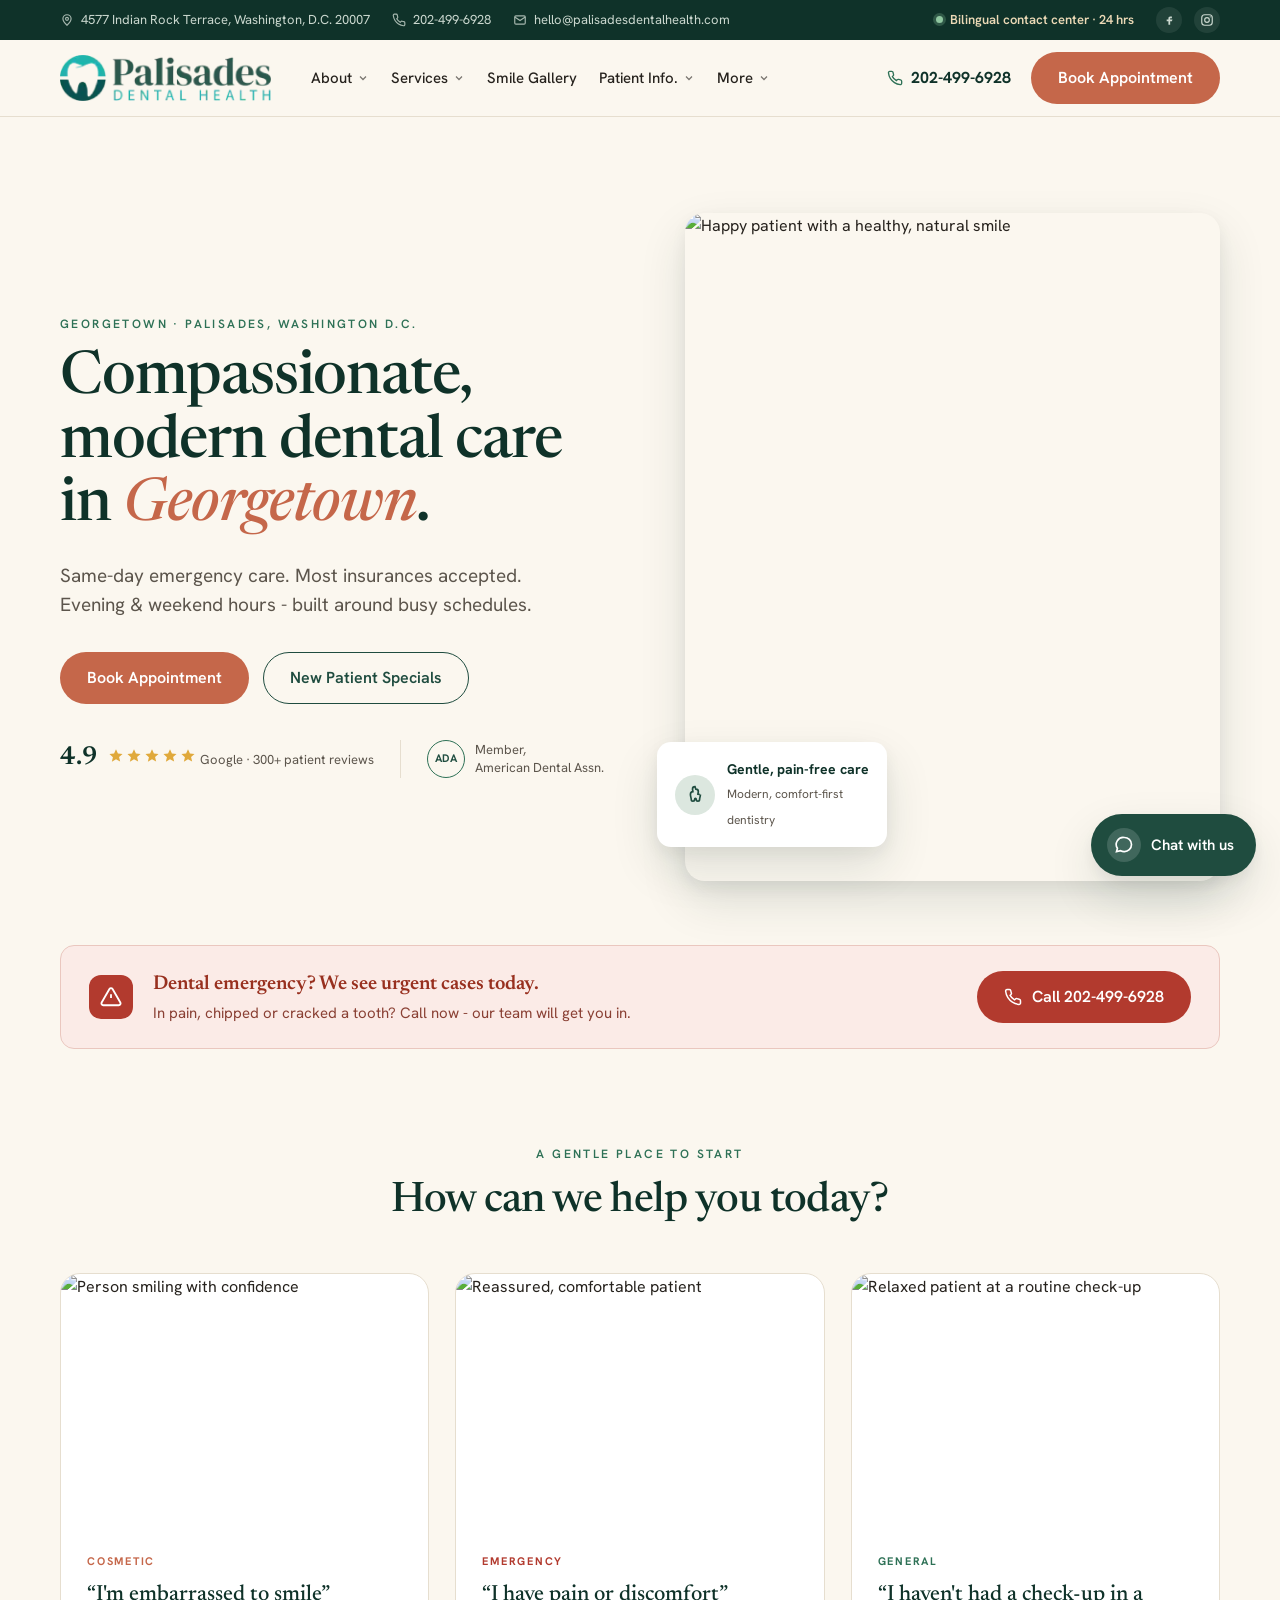
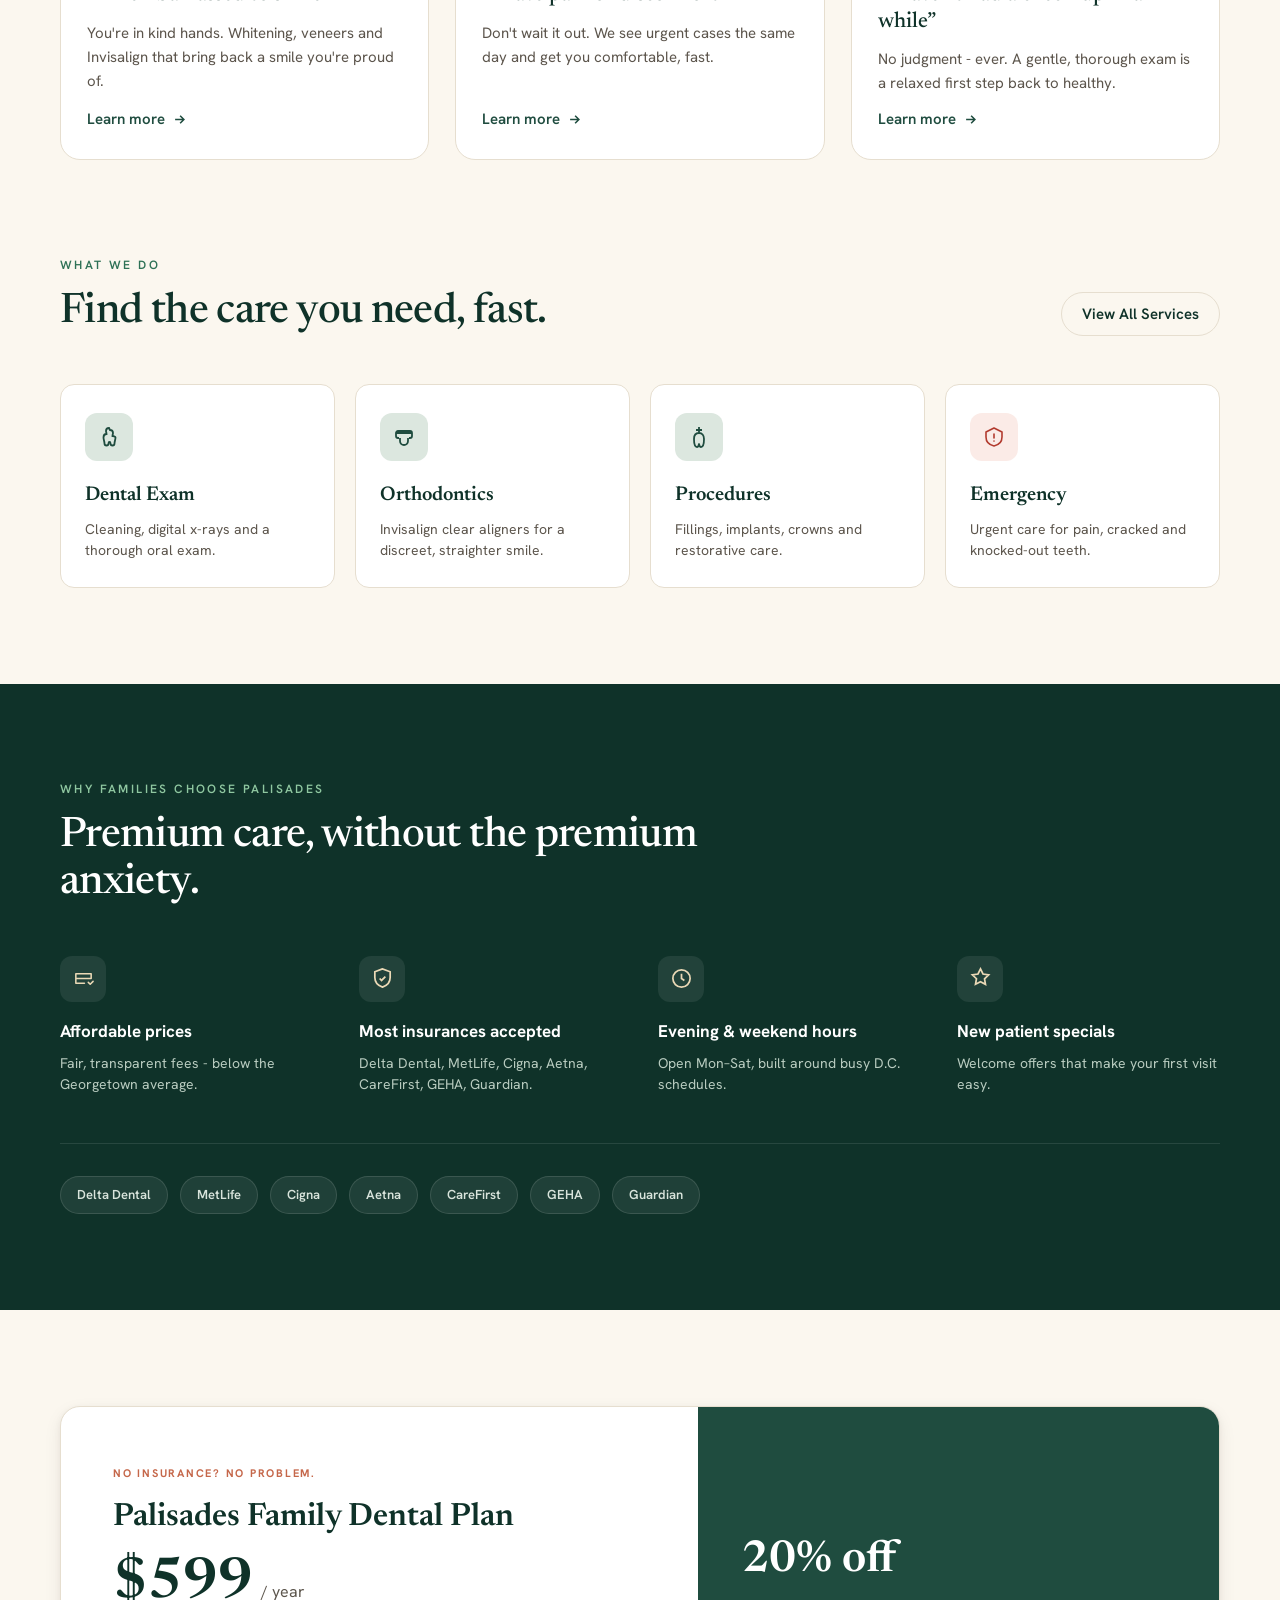
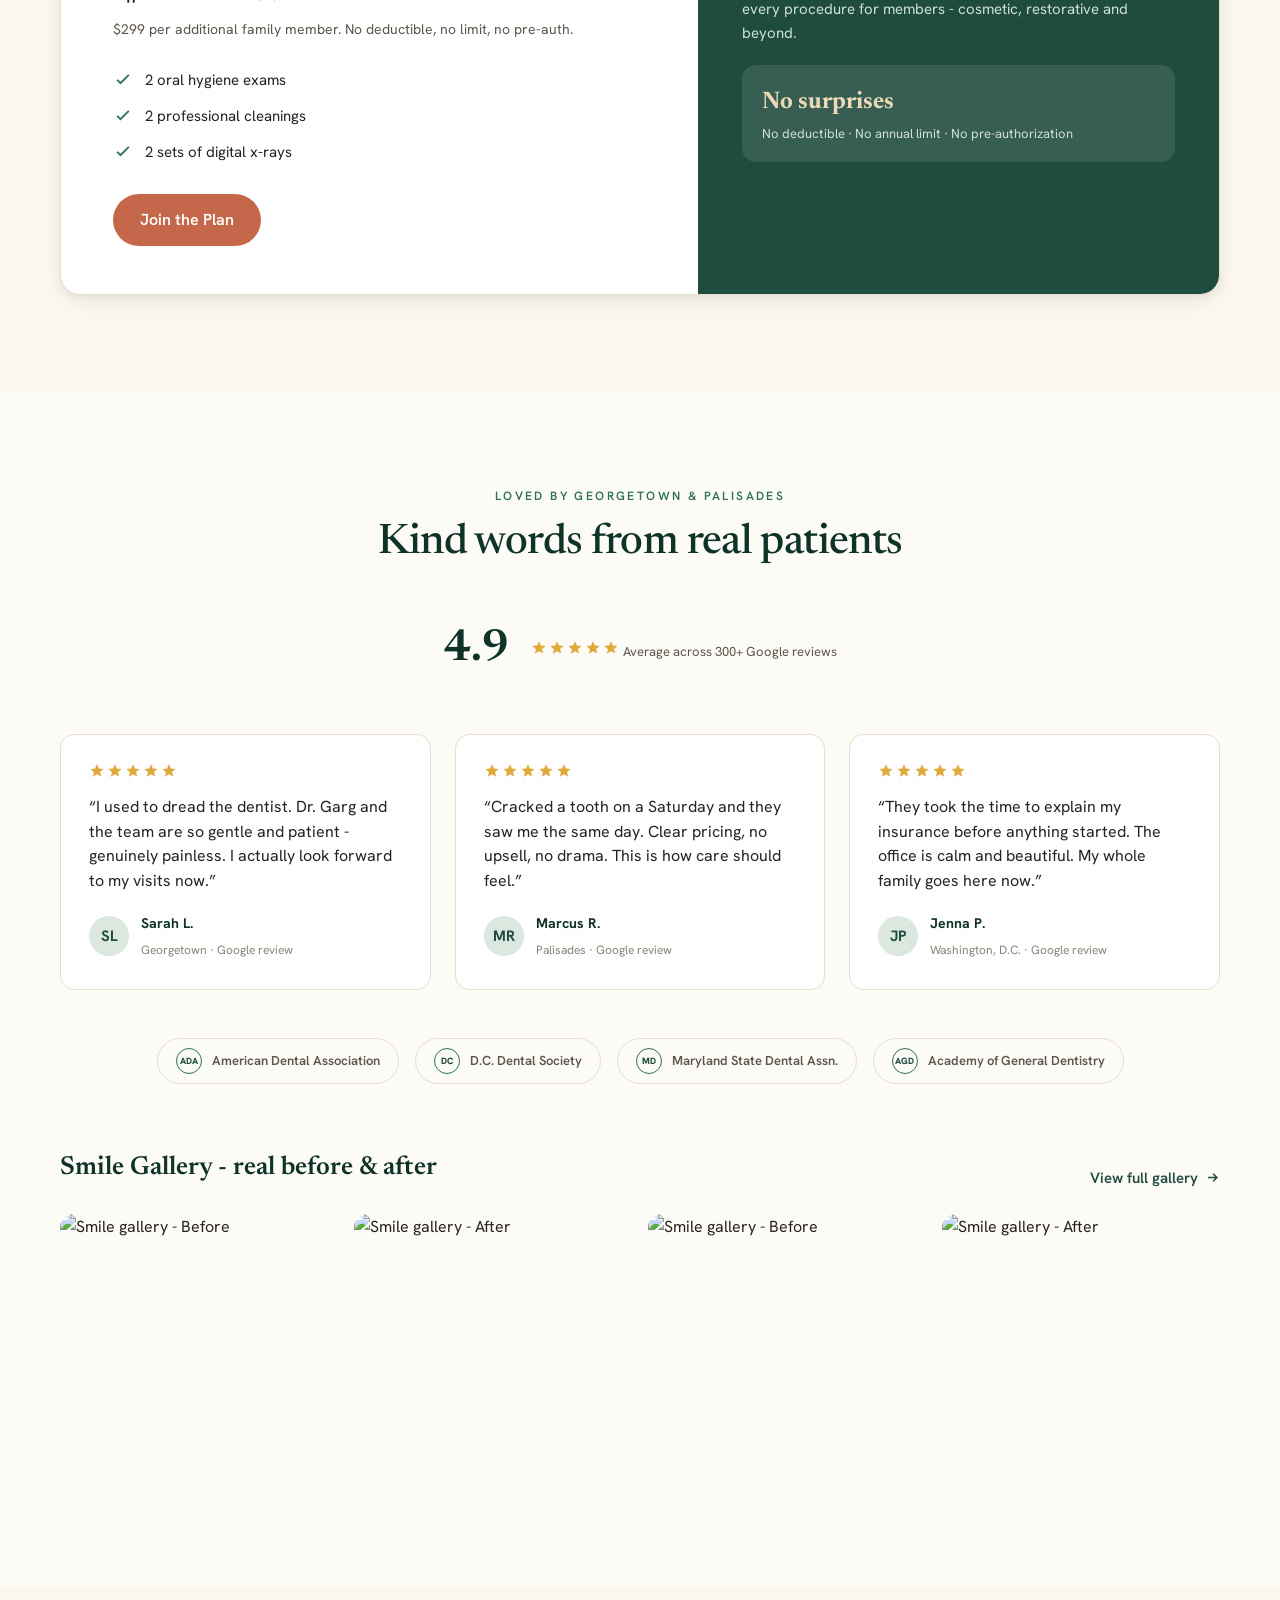
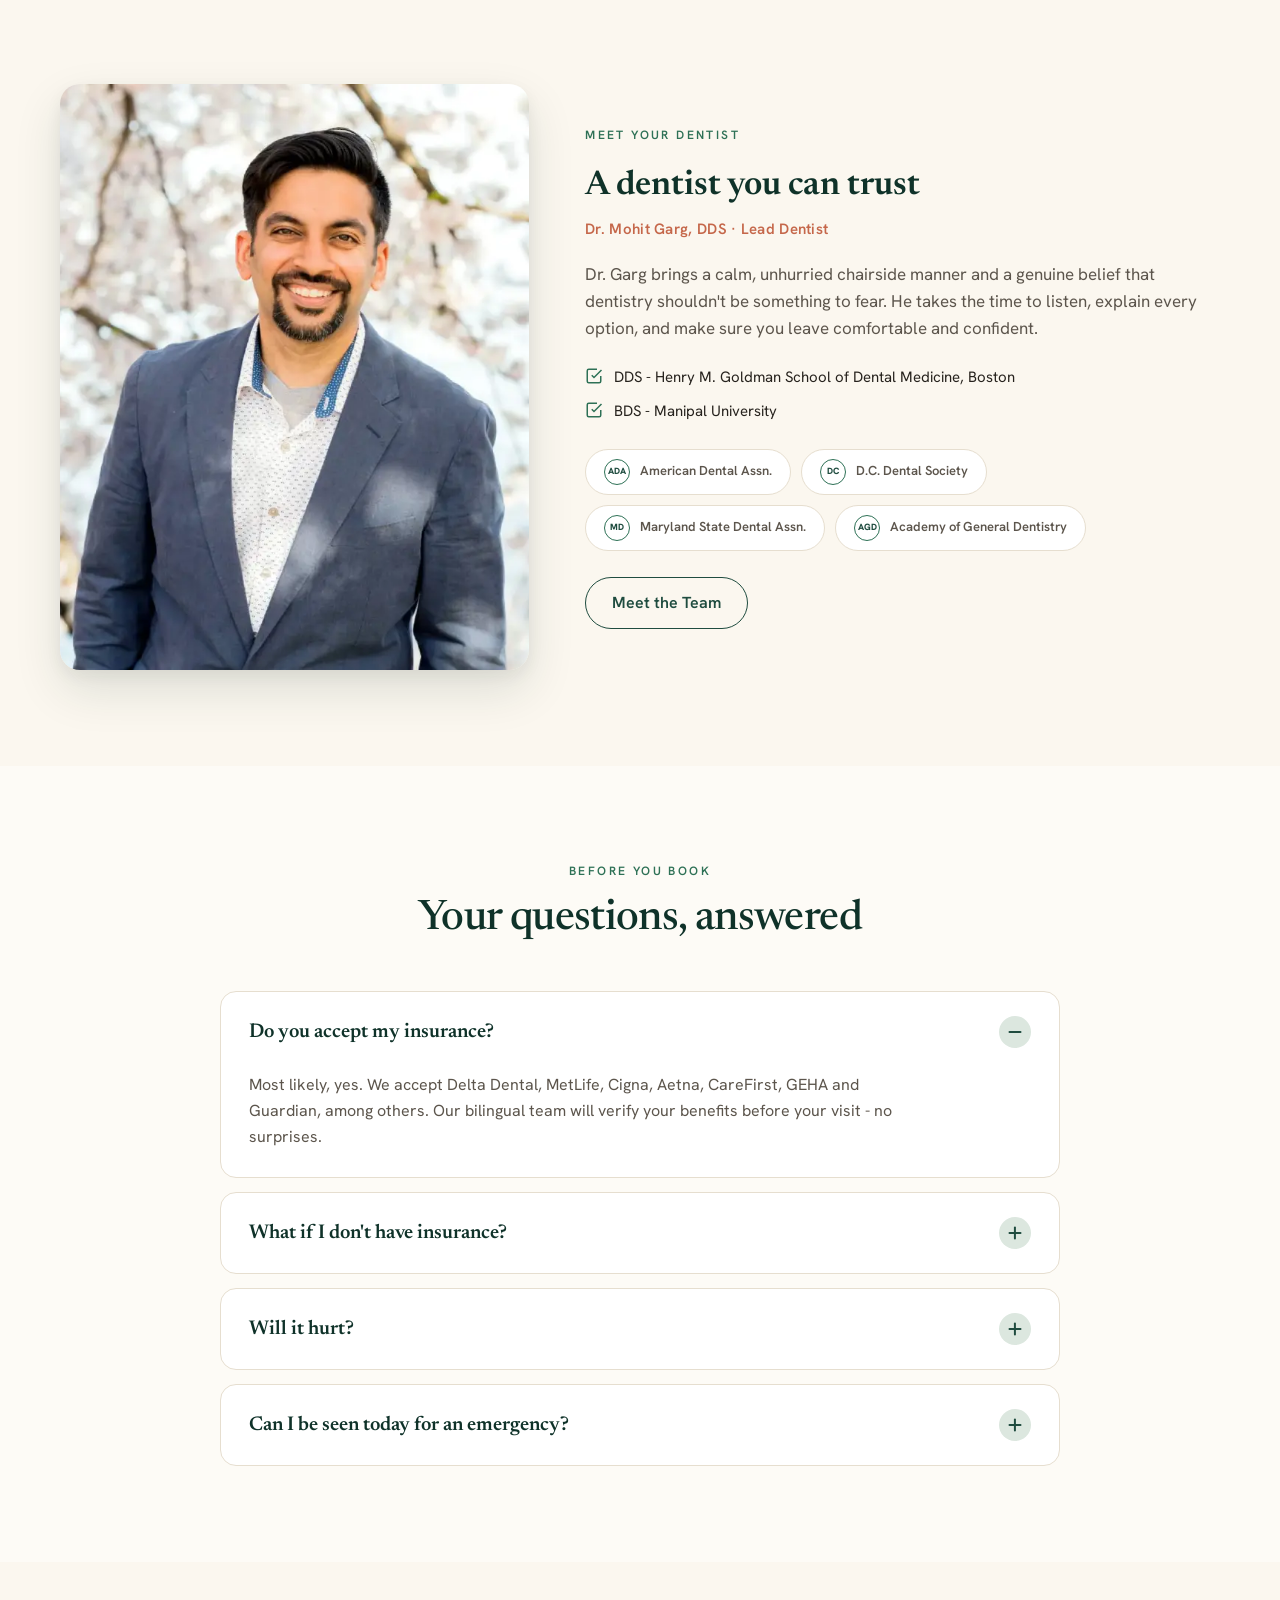
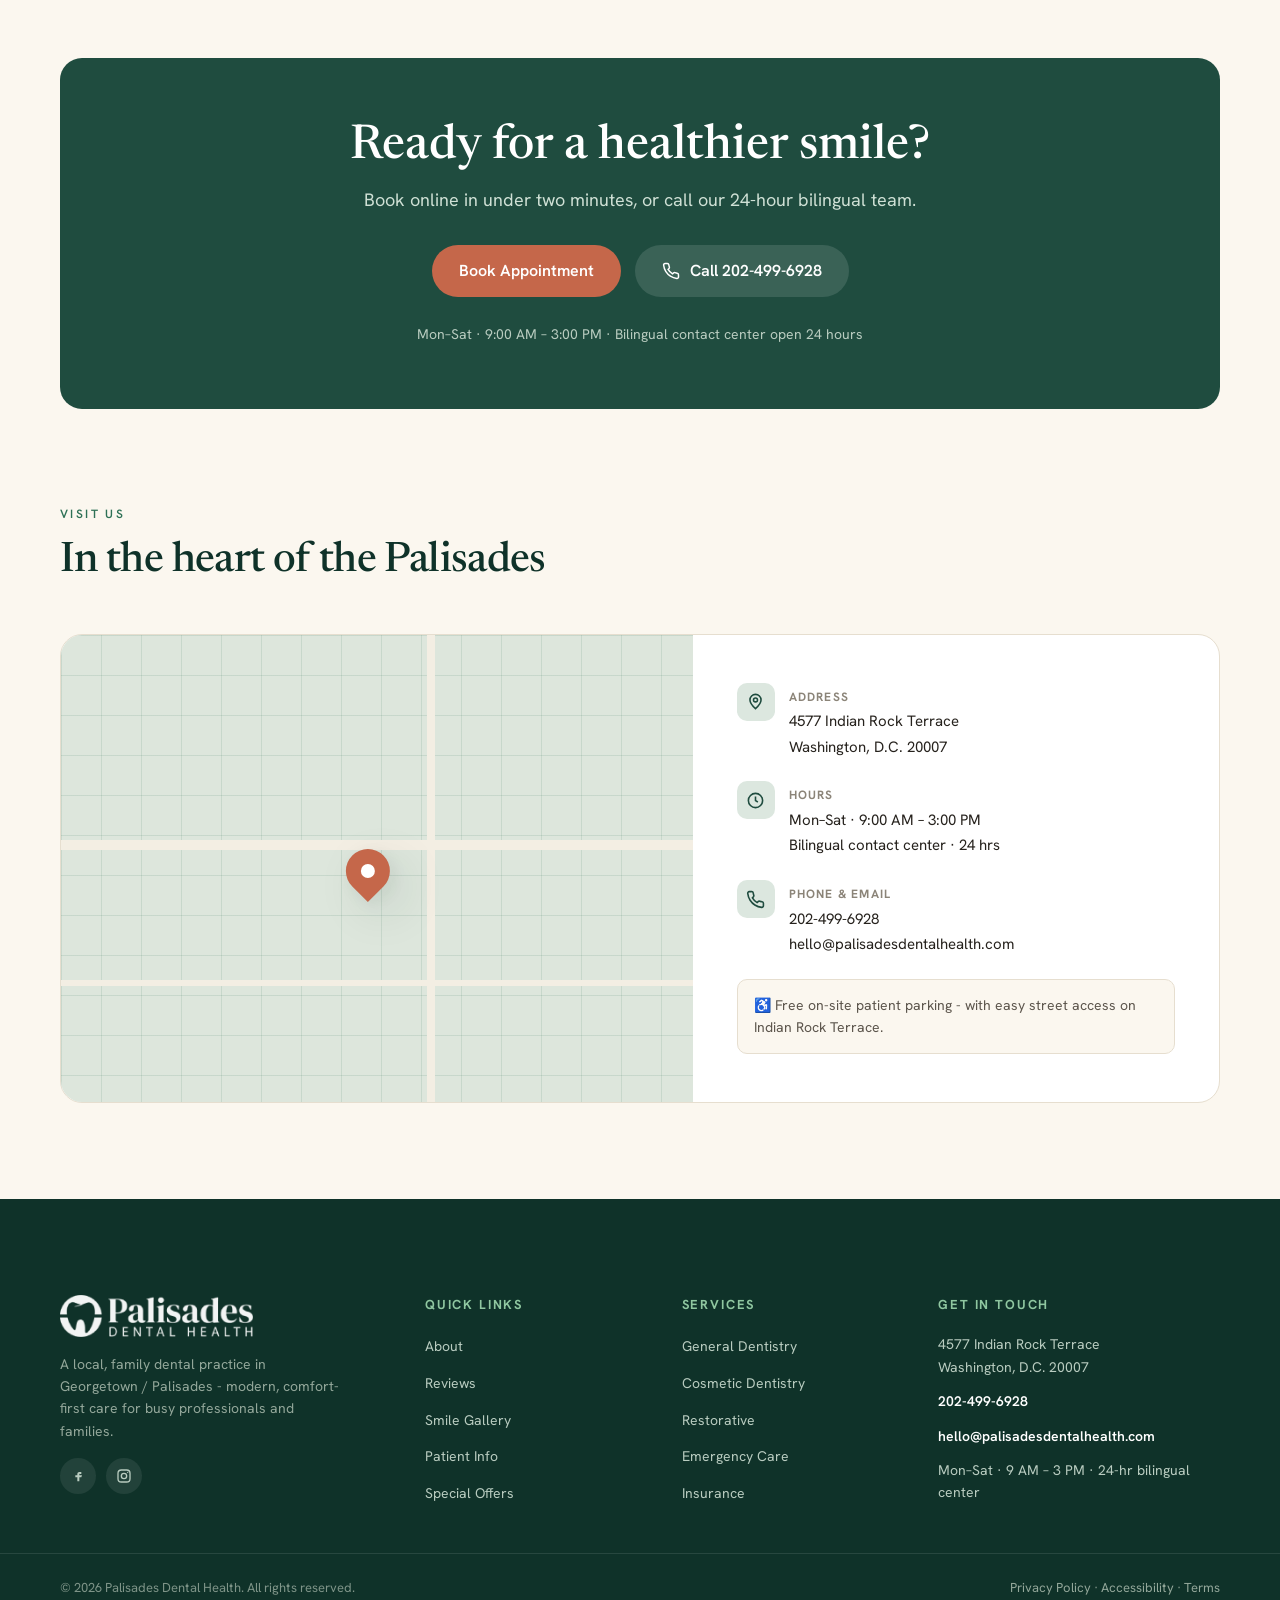
==== commit 847998b7: "Site example" ====
--- a/index.html
+++ b/index.html
@@ -3,568 +3,47 @@
 <head>
 <meta charset="UTF-8">
 <meta name="viewport" content="width=device-width, initial-scale=1.0">
-<title>Palisades Dental Health — Homepage Redesign Board</title>
-<meta name="description" content="Design board: Palisades Dental Health homepage redesign — desktop, mobile, chat widget, design system and wireframe.">
+<title>Palisades Dental Health - Family &amp; Cosmetic Dentist in Georgetown, Washington D.C.</title>
+<meta name="description" content="Compassionate, modern dental care in Georgetown / Palisades, Washington D.C. Same-day emergency care, most insurances accepted, evening & weekend hours. Book online or call 202-499-6928.">
+<meta name="theme-color" content="#1F4C3F">
+<meta property="og:title" content="Palisades Dental Health - Modern, comfort-first dentistry in Georgetown">
+<meta property="og:description" content="Same-day emergency care · Most insurances accepted · Evening & weekend hours.">
+<meta property="og:type" content="website">
 <link rel="preconnect" href="https://fonts.googleapis.com">
 <link rel="preconnect" href="https://fonts.gstatic.com" crossorigin>
 <link href="https://fonts.googleapis.com/css2?family=Newsreader:ital,opsz,wght@0,6..72,400;0,6..72,500;0,6..72,600;1,6..72,400&family=Hanken+Grotesk:wght@400;500;600;700&display=swap" rel="stylesheet">
-<style>
-/* ============================================================
-   PALISADES DENTAL HEALTH — DESIGN TOKENS
-   ============================================================ */
-:root{
-  /* Brand — deep calming teal-green */
-  --teal-900:#0F3229;   /* teal deep */
-  --teal-700:#1F4C3F;   /* primary teal */
-  --teal-500:#2E7156;   /* teal light */
-  --teal-100:#DCE7DF;   /* tint */
-
-  /* Accent — CTA only */
-  --coral:#C5674A;
-  --coral-600:#AE5136;  /* hover */
-  --coral-100:#F3DFD5;
-
-  /* Emergency — reserved */
-  --emergency:#B23A2E;
-  --emergency-600:#98301F;
-  --emergency-50:#FBEBE7;
-
-  /* Warm neutrals */
-  --sand:#EDE3D2;
-  --sand-dark:#E3D6C0;
-  --surface:#FBF7EF;
-  --cream:#FDFBF6;
-  --white:#FFFFFF;
-
-  /* Ink */
-  --ink:#26221D;
-  --ink-70:#5C554C;
-  --ink-45:#8B8478;
-  --line:#E6DECF;
-
-  /* Type */
-  --serif:"Newsreader",Georgia,"Times New Roman",serif;
-  --sans:"Hanken Grotesk",-apple-system,BlinkMacSystemFont,"Segoe UI",sans-serif;
-
-  /* Radius */
-  --r-sm:10px;
-  --r-md:14px;
-  --r-lg:20px;
-  --r-pill:999px;
-
-  /* Shadow */
-  --sh-sm:0 1px 2px rgba(38,34,29,.05), 0 2px 6px rgba(38,34,29,.05);
-  --sh-md:0 6px 18px rgba(38,34,29,.07), 0 2px 6px rgba(38,34,29,.05);
-  --sh-lg:0 20px 48px rgba(15,50,41,.12), 0 6px 16px rgba(38,34,29,.06);
-
-  /* Spacing — 8pt system */
-  --s1:8px; --s2:16px; --s3:24px; --s4:32px; --s5:48px; --s6:64px; --s7:96px; --s8:128px;
+<link rel="stylesheet" href="css/styles.css">
+<script type="application/ld+json">
+{
+  "@context":"https://schema.org",
+  "@type":"Dentist",
+  "name":"Palisades Dental Health",
+  "image":"https://palisadesdentalhealth.com/clinic.jpg",
+  "@id":"https://palisadesdentalhealth.com",
+  "url":"https://palisadesdentalhealth.com",
+  "telephone":"+1-202-499-6928",
+  "email":"hello@palisadesdentalhealth.com",
+  "priceRange":"$$",
+  "address":{"@type":"PostalAddress","streetAddress":"4577 Indian Rock Terrace","addressLocality":"Washington","addressRegion":"DC","postalCode":"20007","addressCountry":"US"},
+  "geo":{"@type":"GeoCoordinates","latitude":38.925,"longitude":-77.098},
+  "openingHoursSpecification":[{"@type":"OpeningHoursSpecification","dayOfWeek":["Monday","Tuesday","Wednesday","Thursday","Friday","Saturday"],"opens":"09:00","closes":"15:00"}],
+  "aggregateRating":{"@type":"AggregateRating","ratingValue":"4.9","reviewCount":"300"},
+  "medicalSpecialty":["General Dentistry","Cosmetic Dentistry","Emergency Dentistry","Restorative Dentistry"],
+  "founder":{"@type":"Person","name":"Dr. Mohit Garg","honorificSuffix":"DDS"}
 }
-
-*,*::before,*::after{box-sizing:border-box;}
-html{-webkit-text-size-adjust:100%;}
-body{
-  margin:0;
-  font-family:var(--sans);
-  color:var(--ink);
-  background:#DAD1C0;
-  background-image:radial-gradient(circle at 1px 1px, rgba(38,34,29,.06) 1px, transparent 0);
-  background-size:28px 28px;
-  line-height:1.6;
-  -webkit-font-smoothing:antialiased;
-}
-img{max-width:100%;display:block;}
-a{color:var(--teal-700);text-decoration:none;transition:color .15s ease;}
-a:hover{color:var(--coral);}
-a:focus-visible,button:focus-visible{outline:3px solid var(--coral);outline-offset:2px;border-radius:4px;}
-button{font-family:inherit;cursor:pointer;}
-h1,h2,h3,h4,p,ul,figure{margin:0;}
-ul{list-style:none;padding:0;}
-
-/* ============================================================
-   BOARD (presentation canvas — not part of the deliverable site)
-   ============================================================ */
-.board{padding:64px 72px 96px;}
-.board__masthead{max-width:1200px;margin:0 auto 8px;}
-.board__eyebrow{font-size:12px;letter-spacing:.22em;text-transform:uppercase;color:var(--teal-700);font-weight:600;}
-.board__title{font-family:var(--serif);font-size:40px;font-weight:500;letter-spacing:-.01em;margin-top:6px;color:var(--teal-900);}
-.board__sub{color:var(--ink-70);max-width:620px;margin-top:8px;font-size:15px;}
-.board__row{display:flex;flex-wrap:wrap;align-items:flex-start;gap:88px;margin-top:72px;}
-.board__col{display:flex;flex-direction:column;gap:72px;}
-
-.frame__label{display:flex;align-items:baseline;gap:12px;margin-bottom:20px;}
-.frame__label-name{font-size:13px;letter-spacing:.18em;text-transform:uppercase;font-weight:700;color:var(--teal-900);}
-.frame__label-meta{font-size:12px;color:var(--ink-45);font-family:var(--sans);}
-.frame__artboard{background:var(--surface);box-shadow:var(--sh-lg);overflow:hidden;}
-.frame--desktop .frame__artboard{width:1440px;border-radius:6px;}
-.frame--mobile .frame__artboard{width:390px;border-radius:38px;padding:0;position:relative;border:10px solid #14110d;}
-
-/* ============================================================
-   SHARED SITE COMPONENTS (BEM) — desktop-first base
-   ============================================================ */
-.home{font-size:16px;background:var(--surface);color:var(--ink);}
-.container{max-width:1440px;margin:0 auto;padding:0 60px;}
-.home img{object-fit:cover;}
-img.hero__photo,img.ecard__media,img.team__photo,img.smile{width:100%;object-fit:cover;display:block;}
-.brand__logo{height:46px;width:auto;display:block;}
-.section{padding:var(--s7) 0;}
-.eyebrow{font-size:12px;letter-spacing:.2em;text-transform:uppercase;font-weight:600;color:var(--teal-500);margin-bottom:14px;}
-.eyebrow--center{text-align:center;}
-.section__head{margin-bottom:var(--s5);}
-.section__head--center{text-align:center;max-width:640px;margin-left:auto;margin-right:auto;}
-.h-section{font-family:var(--serif);font-weight:500;font-size:42px;line-height:1.12;letter-spacing:-.015em;color:var(--teal-900);}
-.lead{font-size:18px;color:var(--ink-70);line-height:1.6;}
-
-/* Buttons */
-.btn{display:inline-flex;align-items:center;justify-content:center;gap:10px;font-family:var(--sans);font-weight:600;font-size:16px;line-height:1;min-height:52px;padding:0 26px;border-radius:var(--r-pill);border:1.5px solid transparent;transition:background .15s ease,color .15s ease,border-color .15s ease,transform .1s ease;text-align:center;}
-.btn:active{transform:translateY(1px);}
-.btn--primary{background:var(--coral);color:#fff;}
-.btn--primary:hover{background:var(--coral-600);color:#fff;}
-.btn--secondary{background:transparent;color:var(--teal-700);border-color:var(--teal-700);}
-.btn--secondary:hover{background:var(--teal-700);color:#fff;}
-.btn--ghost{background:transparent;color:var(--teal-900);border-color:var(--line);}
-.btn--ghost:hover{border-color:var(--teal-700);color:var(--teal-700);}
-.btn--emergency{background:var(--emergency);color:#fff;}
-.btn--emergency:hover{background:var(--emergency-600);color:#fff;}
-.btn--onteal{background:var(--coral);color:#fff;}
-.btn--onteal:hover{background:var(--coral-600);}
-.btn--block{width:100%;}
-.btn--sm{min-height:44px;font-size:15px;padding:0 20px;}
-.btn svg{width:18px;height:18px;flex:none;}
-
-.link-arrow{display:inline-flex;align-items:center;gap:7px;font-weight:600;font-size:15px;color:var(--teal-700);}
-.link-arrow svg{width:15px;height:15px;transition:transform .15s ease;}
-.link-arrow:hover svg{transform:translateX(3px);}
-
-/* Media placeholder (stand-in for authentic Unsplash photography) */
-.ph{position:relative;background:var(--sand);background-image:repeating-linear-gradient(135deg,rgba(255,255,255,.55) 0 2px,transparent 2px 12px);border-radius:var(--r-md);overflow:hidden;}
-.ph__tag{position:absolute;left:14px;top:12px;font-family:ui-monospace,"SFMono-Regular",Menlo,monospace;font-size:11px;letter-spacing:.02em;color:var(--ink-70);background:rgba(251,247,239,.82);padding:4px 8px;border-radius:6px;}
-
-/* -- Utility bar (desktop only) -- */
-.utilbar{background:var(--teal-900);color:#D9E4DC;font-size:13px;}
-.utilbar__inner{display:flex;align-items:center;justify-content:space-between;gap:24px;height:40px;}
-.utilbar__group{display:flex;align-items:center;gap:22px;}
-.utilbar__item{display:inline-flex;align-items:center;gap:7px;color:#CBD8CF;}
-.utilbar__item svg{width:14px;height:14px;opacity:.8;}
-.utilbar a.utilbar__item:hover{color:#fff;}
-.utilbar__badge{display:inline-flex;align-items:center;gap:7px;color:#EBD9B6;font-weight:600;}
-.utilbar__dot{width:7px;height:7px;border-radius:50%;background:#8FC7A0;box-shadow:0 0 0 3px rgba(143,199,160,.25);}
-.utilbar__social{display:flex;gap:12px;}
-.utilbar__social a{display:grid;place-items:center;width:26px;height:26px;border-radius:50%;background:rgba(255,255,255,.08);color:#CBD8CF;}
-.utilbar__social a:hover{background:var(--coral);color:#fff;}
-.utilbar__social svg{width:14px;height:14px;}
-
-/* -- Header -- */
-.masthead{position:sticky;top:0;z-index:40;background:rgba(251,247,239,.92);backdrop-filter:blur(10px);border-bottom:1px solid var(--line);}
-.masthead__inner{display:flex;align-items:center;gap:32px;height:76px;}
-.brand{display:flex;align-items:center;gap:12px;flex:none;}
-.brand__mark{width:42px;height:42px;border-radius:50%;background:var(--teal-700);color:#fff;display:grid;place-items:center;font-family:var(--serif);font-size:22px;font-weight:600;}
-.brand__name{font-family:var(--serif);font-size:21px;font-weight:600;color:var(--teal-900);line-height:1;}
-.brand__tag{font-size:10px;letter-spacing:.24em;text-transform:uppercase;color:var(--ink-45);font-weight:600;margin-top:3px;}
-.nav{display:flex;align-items:center;gap:22px;margin-left:8px;}
-.nav__item{display:flex;align-items:center;}
-.nav__link{font-size:15px;font-weight:500;color:var(--ink);display:inline-flex;align-items:center;gap:5px;cursor:pointer;white-space:nowrap;}
-.nav__item--drop{position:relative;}
-.dropmenu{position:absolute;top:100%;left:0;min-width:210px;background:#fff;border:1px solid var(--line);box-shadow:var(--sh-lg);border-radius:0 0 var(--r-md) var(--r-md);padding:10px;opacity:0;visibility:hidden;transform:translateY(6px);transition:opacity .18s ease,transform .18s ease,visibility .18s ease;z-index:45;}
-.nav__item--drop:hover .dropmenu,.nav__item--drop:focus-within .dropmenu{opacity:1;visibility:visible;transform:translateY(0);}
-.nav__item--drop:hover .nav__link svg,.nav__item--drop:focus-within .nav__link svg{transform:rotate(180deg);}
-.dropmenu__link{display:block;font-size:15px;color:var(--ink-70);padding:9px 12px;border-radius:8px;white-space:nowrap;}
-.dropmenu__link:hover{color:var(--coral);background:var(--surface);}
-.nav__link svg{transition:transform .18s ease;}
-.nav__item--mega:hover .nav__link svg{transform:rotate(180deg);}
-/* Mega menu */
-.megamenu{position:absolute;left:0;top:100%;width:100%;background:#fff;border-top:1px solid var(--line);box-shadow:var(--sh-lg);padding:48px 60px 52px;opacity:0;visibility:hidden;transform:translateY(6px);transition:opacity .18s ease,transform .18s ease,visibility .18s ease;z-index:45;}
-.nav__item--mega:hover .megamenu,.nav__item--mega:focus-within .megamenu{opacity:1;visibility:visible;transform:translateY(0);}
-.megamenu__inner{max-width:1440px;margin:0 auto;display:grid;grid-template-columns:repeat(4,1fr);gap:24px 48px;}
-.megamenu__title{font-family:var(--serif);font-size:21px;font-weight:600;color:var(--teal-900);margin-bottom:18px;padding-bottom:12px;border-bottom:1px solid var(--line);}
-.megamenu__list{display:grid;gap:2px;}
-.megamenu__link{display:block;font-size:15px;color:var(--ink-70);padding:7px 0;}
-.megamenu__link:hover{color:var(--coral);}
-.nav__link:hover{color:var(--teal-700);}
-.nav__link svg{width:12px;height:12px;opacity:.6;}
-.masthead__actions{display:flex;align-items:center;gap:20px;margin-left:auto;}
-.masthead__phone{display:inline-flex;align-items:center;gap:8px;font-weight:700;color:var(--teal-900);font-size:16px;}
-.masthead__phone svg{width:16px;height:16px;color:var(--teal-500);}
-.burger{display:none;width:44px;height:44px;border:1px solid var(--line);border-radius:12px;background:var(--surface);align-items:center;justify-content:center;flex-direction:column;gap:4px;}
-.burger span{width:18px;height:2px;background:var(--teal-900);border-radius:2px;}
-
-/* -- Hero -- */
-.hero{padding:var(--s7) 0 var(--s6);}
-.hero__grid{display:grid;grid-template-columns:1.05fr 1fr;gap:64px;align-items:center;}
-.hero__title{font-family:var(--serif);font-weight:500;font-size:60px;line-height:1.06;letter-spacing:-.02em;color:var(--teal-900);}
-.hero__title em{font-style:italic;color:var(--coral);}
-.hero__sub{font-size:19px;color:var(--ink-70);margin-top:22px;max-width:480px;line-height:1.55;}
-.hero__cta{display:flex;gap:14px;margin-top:32px;flex-wrap:wrap;}
-.hero__trust{display:flex;align-items:center;gap:26px;margin-top:34px;flex-wrap:wrap;}
-.trust-rating{display:flex;align-items:center;gap:10px;}
-.trust-rating__score{font-family:var(--serif);font-size:26px;font-weight:600;color:var(--teal-900);}
-.stars{display:inline-flex;gap:2px;color:#E0A93B;}
-.stars svg{width:16px;height:16px;}
-.trust-rating__meta{font-size:13px;color:var(--ink-70);line-height:1.35;}
-.trust-badge{display:flex;align-items:center;gap:10px;padding-left:26px;border-left:1px solid var(--line);}
-.trust-badge__seal{width:38px;height:38px;border-radius:50%;border:1.5px solid var(--teal-500);color:var(--teal-700);display:grid;place-items:center;font-size:11px;font-weight:700;letter-spacing:.04em;}
-.trust-badge__txt{font-size:13px;color:var(--ink-70);line-height:1.35;}
-.hero__media{position:relative;}
-.hero__photo{aspect-ratio:4/5;border-radius:var(--r-lg);box-shadow:var(--sh-lg);}
-.hero__float{position:absolute;left:-28px;bottom:34px;background:#fff;border-radius:var(--r-md);box-shadow:var(--sh-lg);padding:16px 18px;display:flex;align-items:center;gap:12px;max-width:230px;}
-.hero__float-icon{width:40px;height:40px;border-radius:50%;background:var(--teal-100);color:var(--teal-700);display:grid;place-items:center;flex:none;}
-.hero__float-icon svg{width:20px;height:20px;}
-.hero__float-txt strong{display:block;font-size:14px;color:var(--teal-900);}
-.hero__float-txt span{font-size:12px;color:var(--ink-70);}
-
-/* -- Emergency strip -- */
-.emerg{background:var(--emergency-50);border:1px solid #EAC7BF;border-radius:var(--r-md);padding:22px 28px;display:flex;align-items:center;gap:20px;}
-.emerg__icon{width:44px;height:44px;border-radius:12px;background:var(--emergency);color:#fff;display:grid;place-items:center;flex:none;}
-.emerg__icon svg{width:22px;height:22px;}
-.emerg__txt{flex:1;}
-.emerg__txt strong{display:block;font-family:var(--serif);font-size:20px;color:var(--emergency-600);font-weight:600;}
-.emerg__txt span{font-size:15px;color:#8A4034;}
-
-/* -- Empathy cards -- */
-.empathy__grid{display:grid;grid-template-columns:repeat(3,1fr);gap:26px;}
-.ecard{background:#fff;border:1px solid var(--line);border-radius:var(--r-lg);overflow:hidden;display:flex;flex-direction:column;transition:transform .18s ease,box-shadow .18s ease;}
-.ecard:hover{transform:translateY(-4px);box-shadow:var(--sh-lg);}
-.ecard__media{aspect-ratio:16/11;border-radius:0;}
-.ecard__body{padding:26px 26px 28px;display:flex;flex-direction:column;gap:12px;flex:1;}
-.ecard__tag{font-size:11px;letter-spacing:.16em;text-transform:uppercase;font-weight:700;}
-.ecard--cosmetic .ecard__tag{color:var(--coral);}
-.ecard--emergency .ecard__tag{color:var(--emergency);}
-.ecard--general .ecard__tag{color:var(--teal-500);}
-.ecard__quote{font-family:var(--serif);font-size:22px;font-weight:500;color:var(--teal-900);line-height:1.2;}
-.ecard__desc{font-size:15px;color:var(--ink-70);flex:1;}
-
-/* -- Services overview -- */
-.services__head{display:flex;align-items:flex-end;justify-content:space-between;gap:24px;margin-bottom:var(--s5);}
-.services__grid{display:grid;grid-template-columns:repeat(4,1fr);gap:20px;}
-.scard{background:#fff;border:1px solid var(--line);border-radius:var(--r-md);padding:28px 24px 26px;transition:border-color .15s ease,box-shadow .15s ease;}
-.scard:hover{border-color:var(--teal-500);box-shadow:var(--sh-md);}
-.scard__icon{width:48px;height:48px;border-radius:12px;background:var(--teal-100);color:var(--teal-700);display:grid;place-items:center;margin-bottom:18px;}
-.scard__icon svg{width:24px;height:24px;}
-.scard--emergency .scard__icon{background:var(--emergency-50);color:var(--emergency);}
-.scard__title{font-family:var(--serif);font-size:20px;font-weight:600;color:var(--teal-900);margin-bottom:8px;}
-.scard__desc{font-size:14px;color:var(--ink-70);line-height:1.5;}
-
-/* -- Why us (teal band) -- */
-.why{background:var(--teal-900);color:#E7EFE9;}
-.why__grid{display:grid;grid-template-columns:repeat(4,1fr);gap:36px;margin-top:var(--s5);}
-.why .h-section{color:#fff;}
-.why .eyebrow{color:#8FC7A0;}
-.why__lead{color:#B9CCC0;}
-.wcard__icon{width:46px;height:46px;border-radius:12px;background:rgba(255,255,255,.08);color:#EBD9B6;display:grid;place-items:center;margin-bottom:16px;}
-.wcard__icon svg{width:23px;height:23px;}
-.wcard__title{font-size:17px;font-weight:700;color:#fff;margin-bottom:8px;}
-.wcard__desc{font-size:14px;color:#B9CCC0;line-height:1.5;}
-.why__insurers{display:flex;flex-wrap:wrap;gap:12px;margin-top:var(--s5);padding-top:var(--s4);border-top:1px solid rgba(255,255,255,.1);}
-.chip{font-size:13px;font-weight:600;color:#D9E4DC;background:rgba(255,255,255,.07);border:1px solid rgba(255,255,255,.12);border-radius:var(--r-pill);padding:8px 16px;}
-
-/* -- Family plan -- */
-.plan{display:grid;grid-template-columns:1.1fr .9fr;gap:0;background:var(--white);border:1px solid var(--line);border-radius:var(--r-lg);overflow:hidden;box-shadow:var(--sh-md);}
-.plan__main{padding:52px 52px 48px;}
-.plan__tag{display:inline-block;font-size:11px;letter-spacing:.16em;text-transform:uppercase;font-weight:700;color:var(--coral);margin-bottom:16px;}
-.plan__title{font-family:var(--serif);font-size:32px;font-weight:600;color:var(--teal-900);line-height:1.15;}
-.plan__price{display:flex;align-items:baseline;gap:8px;margin:20px 0 6px;}
-.plan__amount{font-family:var(--serif);font-size:56px;font-weight:600;color:var(--teal-900);line-height:1;}
-.plan__per{font-size:16px;color:var(--ink-70);}
-.plan__note{font-size:14px;color:var(--ink-70);}
-.plan__list{display:grid;gap:12px;margin:28px 0 30px;}
-.plan__item{display:flex;gap:12px;align-items:flex-start;font-size:15px;color:var(--ink);}
-.plan__item svg{width:20px;height:20px;color:var(--teal-500);flex:none;margin-top:1px;}
-.plan__side{background:var(--teal-700);color:#fff;padding:52px 44px;display:flex;flex-direction:column;justify-content:center;gap:14px;}
-.plan__side-big{font-family:var(--serif);font-size:44px;font-weight:600;line-height:1;}
-.plan__side p{color:#CFE0D5;font-size:15px;}
-.plan__discount{background:rgba(255,255,255,.1);border-radius:var(--r-md);padding:18px 20px;margin-top:6px;}
-.plan__discount strong{font-family:var(--serif);font-size:24px;color:#EBD9B6;}
-.plan__discount span{display:block;font-size:13px;color:#CFE0D5;margin-top:2px;}
-
-/* -- Social proof / reviews -- */
-.reviews__stat{display:flex;align-items:center;gap:22px;justify-content:center;margin-bottom:var(--s5);}
-.reviews__grid{display:grid;grid-template-columns:repeat(3,1fr);gap:24px;}
-.rcard{background:#fff;border:1px solid var(--line);border-radius:var(--r-md);padding:28px;display:flex;flex-direction:column;gap:16px;}
-.rcard__stars{color:#E0A93B;display:flex;gap:2px;}
-.rcard__stars svg{width:16px;height:16px;}
-.rcard__quote{font-size:16px;color:var(--ink);line-height:1.55;flex:1;}
-.rcard__author{display:flex;align-items:center;gap:12px;}
-.rcard__avatar{width:40px;height:40px;border-radius:50%;background:var(--teal-100);color:var(--teal-700);display:grid;place-items:center;font-weight:700;font-size:15px;}
-.rcard__name{font-weight:700;font-size:14px;color:var(--teal-900);}
-.rcard__meta{font-size:12px;color:var(--ink-45);}
-.seals{display:flex;flex-wrap:wrap;gap:16px;justify-content:center;margin-top:var(--s5);}
-.seal{display:flex;align-items:center;gap:10px;font-size:13px;font-weight:600;color:var(--ink-70);background:var(--cream);border:1px solid var(--line);border-radius:var(--r-pill);padding:9px 18px;}
-.seal__mark{width:26px;height:26px;border-radius:50%;border:1.5px solid var(--teal-500);color:var(--teal-700);display:grid;place-items:center;font-size:9px;font-weight:800;}
-
-/* Smile gallery teaser */
-.smiles{margin-top:var(--s6);}
-.smiles__head{display:flex;align-items:flex-end;justify-content:space-between;gap:20px;margin-bottom:24px;}
-.smiles__title{font-family:var(--serif);font-size:26px;font-weight:600;color:var(--teal-900);}
-.smiles__grid{display:grid;grid-template-columns:repeat(4,1fr);gap:16px;}
-.smile{aspect-ratio:1;border-radius:var(--r-md);}
-
-/* -- Team -- */
-.team{display:grid;grid-template-columns:.85fr 1.15fr;gap:56px;align-items:center;}
-.team__photo{aspect-ratio:4/5;border-radius:var(--r-lg);box-shadow:var(--sh-lg);}
-.team__name{font-family:var(--serif);font-size:34px;font-weight:600;color:var(--teal-900);margin:6px 0 4px;}
-.team__role{font-size:15px;color:var(--coral);font-weight:600;letter-spacing:.02em;margin-bottom:20px;}
-.team__bio{font-size:17px;color:var(--ink-70);line-height:1.6;margin-bottom:22px;}
-.team__creds{display:grid;gap:10px;margin-bottom:26px;}
-.team__cred{display:flex;gap:11px;align-items:flex-start;font-size:15px;color:var(--ink);}
-.team__cred svg{width:18px;height:18px;color:var(--teal-500);flex:none;margin-top:2px;}
-.team__assoc{display:flex;flex-wrap:wrap;gap:10px;margin-bottom:26px;}
-.team__assoc .seal{background:#fff;}
-
-/* -- FAQ -- */
-/* -- FAQ (card accordion) -- */
-.faq__list{max-width:840px;margin:0 auto;display:flex;flex-direction:column;gap:14px;}
-.faq__item{background:#fff;border:1px solid var(--line);border-radius:16px;overflow:hidden;}
-.faq__q{width:100%;background:none;border:none;text-align:left;display:flex;align-items:center;justify-content:space-between;gap:20px;padding:24px 28px;font-family:var(--serif);font-size:20px;font-weight:600;color:var(--teal-900);cursor:pointer;}
-.faq__sign{position:relative;width:32px;height:32px;flex:none;border-radius:50%;background:var(--teal-100);}
-.faq__sign::before,.faq__sign::after{content:"";position:absolute;top:50%;left:50%;background:var(--teal-700);border-radius:2px;transform:translate(-50%,-50%);}
-.faq__sign::before{width:13px;height:2.2px;}
-.faq__sign::after{width:2.2px;height:13px;transition:transform .2s ease;}
-.faq__item--open .faq__sign::after{transform:translate(-50%,-50%) scaleY(0);}
-.faq__a{font-size:16px;color:var(--ink-70);line-height:1.65;padding:0 28px 26px;max-width:700px;}
-.faq__item:not(.faq__item--open) .faq__a{display:none;}
-
-/* -- Final CTA -- */
-.finalcta{background:var(--teal-700);color:#fff;border-radius:22px;padding:64px;text-align:center;}
-.finalcta__title{font-family:var(--serif);font-size:48px;font-weight:500;line-height:1.05;color:#fff;}
-.finalcta__sub{color:#CFE0D5;font-size:18px;margin-top:14px;}
-.finalcta__cta{display:flex;gap:14px;justify-content:center;margin-top:30px;flex-wrap:wrap;}
-.finalcta__btn-alt{background:rgba(255,255,255,.12);color:#fff;border-color:transparent;}
-.finalcta__btn-alt:hover{background:rgba(255,255,255,.2);color:#fff;}
-.finalcta__hours{margin-top:26px;font-size:14px;color:#B9CCC0;}
-
-/* -- Location -- */
-/* -- Location (combined card) -- */
-.location__card{display:grid;grid-template-columns:1.2fr 1fr;border:1px solid var(--line);border-radius:22px;overflow:hidden;background:#fff;}
-.location__map{min-height:420px;background:#DDE6DC;background-image:
-  linear-gradient(rgba(47,113,86,.12) 1px,transparent 1px),
-  linear-gradient(90deg,rgba(47,113,86,.12) 1px,transparent 1px);
-background-size:40px 40px;position:relative;overflow:hidden;}
-.location__road{position:absolute;background:#F3EEE3;}
-.location__pin{position:absolute;left:50%;top:46%;transform:translate(-50%,-50%);width:44px;height:44px;background:var(--coral);border-radius:50% 50% 50% 0;rotate:-45deg;box-shadow:var(--sh-lg);display:grid;place-items:center;}
-.location__pin::after{content:"";width:14px;height:14px;background:#fff;border-radius:50%;rotate:45deg;}
-.location__panel{padding:48px 44px;display:flex;flex-direction:column;gap:22px;}
-.location__panel-title{font-family:var(--serif);font-size:32px;font-weight:600;color:var(--teal-900);}
-.location__parking{font-size:14px;color:var(--ink-70);background:var(--surface);border:1px solid var(--line);border-radius:10px;padding:14px 16px;}
-.locrow{display:flex;gap:14px;align-items:flex-start;}
-.locrow__icon{width:38px;height:38px;border-radius:10px;background:var(--teal-100);color:var(--teal-700);display:grid;place-items:center;flex:none;}
-.locrow__icon svg{width:19px;height:19px;}
-.locrow__label{font-size:12px;letter-spacing:.1em;text-transform:uppercase;color:var(--ink-45);font-weight:700;margin-bottom:3px;}
-.locrow__val{font-size:15px;color:var(--ink);line-height:1.45;}
-
-/* -- Footer -- */
-.footer{background:var(--teal-900);color:#B9CCC0;padding:var(--s7) 0 var(--s4);}
-.footer__grid{display:grid;grid-template-columns:1.5fr 1fr 1fr 1.3fr;gap:40px;}
-.footer__brand .brand__name{color:#fff;}
-.footer__brand .brand__tag{color:#8FC7A0;}
-.footer__about{font-size:14px;color:#93A79A;margin-top:16px;max-width:280px;line-height:1.6;}
-.footer__col-title{font-size:13px;letter-spacing:.14em;text-transform:uppercase;color:#8FC7A0;font-weight:700;margin-bottom:18px;}
-.footer__list{display:grid;gap:11px;}
-.footer__list a{color:#B9CCC0;font-size:14px;}
-.footer__list a:hover{color:#fff;}
-.footer__contact{display:grid;gap:12px;font-size:14px;}
-.footer__contact a{color:#fff;font-weight:600;}
-.footer__social{display:flex;gap:10px;margin-top:16px;}
-.footer__social a{width:36px;height:36px;border-radius:50%;background:rgba(255,255,255,.08);display:grid;place-items:center;color:#B9CCC0;}
-.footer__social a:hover{background:var(--coral);color:#fff;}
-.footer__social svg{width:16px;height:16px;}
-.footer__bar{max-width:1440px;margin:var(--s5) auto 0;padding:var(--s3) 60px 0;border-top:1px solid rgba(255,255,255,.1);display:flex;justify-content:space-between;gap:16px;font-size:13px;color:#7E9488;flex-wrap:wrap;}
-.footer__bar a{color:#93A79A;}
-
-/* Sticky mobile bar (hidden on desktop base) */
-.mobar{display:none;}
-
-/* ============================================================
-   MOBILE RENDER — scoped overrides inside .frame--mobile
-   ============================================================ */
-.frame--mobile .home{font-size:16px;}
-.frame--mobile .container{padding:0 20px;}
-.frame--mobile .section{padding:var(--s5) 0;}
-.frame--mobile .utilbar{display:none;}
-.frame--mobile .masthead{position:sticky;}
-.frame--mobile .masthead__inner{height:64px;gap:12px;}
-.frame--mobile .nav,
-.frame--mobile .masthead__phone{display:none;}
-.frame--mobile .burger{display:flex;}
-.frame--mobile .masthead__actions{gap:8px;}
-.frame--mobile .masthead__actions .btn{min-height:44px;padding:0 16px;font-size:14px;}
-.frame--mobile .brand__mark{width:36px;height:36px;font-size:18px;}
-.frame--mobile .brand__name{font-size:17px;}
-.frame--mobile .brand__tag{font-size:8px;letter-spacing:.18em;}
-
-.frame--mobile .hero{padding:var(--s4) 0 var(--s5);}
-.frame--mobile .hero__grid{grid-template-columns:1fr;gap:28px;}
-.frame--mobile .hero__title{font-size:34px;}
-.frame--mobile .hero__sub{font-size:16px;margin-top:16px;}
-.frame--mobile .hero__cta{margin-top:24px;}
-.frame--mobile .hero__cta .btn{width:100%;}
-.frame--mobile .hero__trust{gap:16px;margin-top:24px;}
-.frame--mobile .trust-badge{padding-left:16px;}
-.frame--mobile .hero__media{order:-1;}
-.frame--mobile .hero__photo{aspect-ratio:16/11;}
-.frame--mobile .hero__float{display:none;}
-
-.frame--mobile .emerg{flex-direction:column;align-items:flex-start;gap:14px;padding:18px 20px;}
-.frame--mobile .emerg .btn{width:100%;}
-
-.frame--mobile .h-section{font-size:28px;}
-.frame--mobile .lead{font-size:16px;}
-.frame--mobile .empathy__grid,
-.frame--mobile .services__grid,
-.frame--mobile .why__grid,
-.frame--mobile .reviews__grid,
-.frame--mobile .faq__list,
-.frame--mobile .smiles__grid{grid-template-columns:1fr;}
-.frame--mobile .services__grid{grid-template-columns:1fr 1fr;gap:12px;}
-.frame--mobile .smiles__grid{grid-template-columns:1fr 1fr;}
-.frame--mobile .scard{padding:20px 18px;}
-.frame--mobile .services__head{flex-direction:column;align-items:flex-start;gap:16px;}
-.frame--mobile .plan{grid-template-columns:1fr;}
-.frame--mobile .plan__main{padding:32px 24px;}
-.frame--mobile .plan__side{padding:32px 24px;}
-.frame--mobile .plan__amount{font-size:46px;}
-.frame--mobile .reviews__stat{flex-direction:column;gap:10px;}
-.frame--mobile .team{grid-template-columns:1fr;gap:28px;}
-.frame--mobile .team__name{font-size:28px;}
-.frame--mobile .finalcta{padding:40px 24px;}
-.frame--mobile .finalcta__title{font-size:30px;}
-.frame--mobile .finalcta__cta{flex-direction:column;}
-.frame--mobile .finalcta__cta .btn{width:100%;}
-.frame--mobile .location__card{grid-template-columns:1fr;}
-.frame--mobile .location__map{min-height:200px;}
-.frame--mobile .location__panel{padding:28px 22px;}
-.frame--mobile .location__panel-title{font-size:24px;}
-.frame--mobile .footer__grid{grid-template-columns:1fr 1fr;gap:28px;}
-.frame--mobile .footer__bar{flex-direction:column;padding:20px 20px 0;}
-
-/* Mobile sticky bottom bar */
-.frame--mobile .mobar{display:flex;position:sticky;bottom:0;z-index:50;gap:10px;padding:12px 16px calc(12px + env(safe-area-inset-bottom));background:rgba(251,247,239,.96);backdrop-filter:blur(10px);border-top:1px solid var(--line);box-shadow:0 -6px 20px rgba(38,34,29,.08);}
-.frame--mobile .mobar .btn{flex:1;min-height:52px;}
-
-/* ============================================================
-   CHAT WIDGET
-   ============================================================ */
-.frame--chat .frame__artboard{width:380px;border-radius:var(--r-lg);background:transparent;box-shadow:none;overflow:visible;}
-.chatwrap{display:flex;flex-direction:column;gap:26px;}
-.chat{width:340px;background:#fff;border-radius:var(--r-lg);box-shadow:var(--sh-lg);overflow:hidden;border:1px solid var(--line);}
-.chat__head{background:var(--teal-900);color:#fff;padding:16px 18px;display:flex;align-items:center;gap:12px;}
-.chat__avatar{width:38px;height:38px;border-radius:50%;background:var(--teal-500);display:grid;place-items:center;font-family:var(--serif);font-weight:600;font-size:18px;flex:none;}
-.chat__title{font-weight:700;font-size:15px;line-height:1.2;}
-.chat__status{font-size:12px;color:#8FC7A0;display:flex;align-items:center;gap:6px;margin-top:2px;}
-.chat__status::before{content:"";width:7px;height:7px;border-radius:50%;background:#8FC7A0;}
-.chat__close{margin-left:auto;color:#B9CCC0;background:none;border:none;font-size:20px;line-height:1;padding:4px;}
-.chat__body{padding:18px;display:flex;flex-direction:column;gap:14px;background:var(--surface);}
-.chat__msg{display:flex;gap:10px;align-items:flex-start;}
-.chat__bot-avatar{width:28px;height:28px;border-radius:50%;background:var(--teal-100);color:var(--teal-700);display:grid;place-items:center;flex:none;font-weight:700;font-size:12px;}
-.chat__bubble{background:#fff;border:1px solid var(--line);border-radius:4px 14px 14px 14px;padding:12px 14px;font-size:14px;color:var(--ink);line-height:1.5;box-shadow:var(--sh-sm);}
-.chat__quick{display:flex;flex-wrap:wrap;gap:8px;padding-left:38px;}
-.chat__chip{font-size:13px;font-weight:600;color:var(--teal-700);background:#fff;border:1.5px solid var(--teal-500);border-radius:var(--r-pill);padding:8px 14px;}
-.chat__chip--accent{color:#fff;background:var(--coral);border-color:var(--coral);}
-.chat__chip--emergency{color:var(--emergency);border-color:var(--emergency);}
-.chat__input{display:flex;align-items:center;gap:8px;padding:14px 16px;background:#fff;border-top:1px solid var(--line);}
-.chat__field{flex:1;border:1px solid var(--line);border-radius:var(--r-pill);padding:11px 16px;font-size:14px;font-family:var(--sans);color:var(--ink-45);background:var(--surface);}
-.chat__send{width:40px;height:40px;border-radius:50%;background:var(--coral);color:#fff;border:none;display:grid;place-items:center;flex:none;}
-.chat__send svg{width:18px;height:18px;}
-.chat__bubble-btn{align-self:flex-end;display:flex;align-items:center;gap:10px;background:var(--teal-700);color:#fff;border:none;border-radius:var(--r-pill);padding:14px 22px 14px 16px;box-shadow:var(--sh-lg);font-weight:600;font-size:15px;width:max-content;}
-.chat__bubble-btn .chat__bubble-ic{width:34px;height:34px;border-radius:50%;background:rgba(255,255,255,.15);display:grid;place-items:center;}
-.chat__bubble-btn svg{width:20px;height:20px;}
-.chat__bubble-note{font-size:12px;color:var(--ink-45);text-align:right;margin-top:-14px;}
-
-/* ============================================================
-   STYLE GUIDE
-   ============================================================ */
-.frame--guide .frame__artboard{width:560px;border-radius:var(--r-lg);background:#fff;padding:40px;box-shadow:var(--sh-lg);}
-.sg__title{font-family:var(--serif);font-size:28px;font-weight:600;color:var(--teal-900);}
-.sg__sub{color:var(--ink-70);font-size:14px;margin-top:4px;margin-bottom:8px;}
-.sg__section{margin-top:32px;}
-.sg__label{font-size:11px;letter-spacing:.16em;text-transform:uppercase;font-weight:700;color:var(--ink-45);margin-bottom:16px;padding-bottom:8px;border-bottom:1px solid var(--line);}
-.sg__swatches{display:grid;grid-template-columns:repeat(4,1fr);gap:14px;}
-.sw__chip{height:64px;border-radius:10px;border:1px solid rgba(0,0,0,.06);}
-.sw__name{font-size:12px;font-weight:700;color:var(--ink);margin-top:8px;}
-.sw__hex{font-family:ui-monospace,monospace;font-size:11px;color:var(--ink-45);}
-.sg__type{display:grid;grid-template-columns:64px 1fr;gap:10px 18px;align-items:baseline;}
-.sg__type-size{font-family:ui-monospace,monospace;font-size:11px;color:var(--ink-45);text-align:right;padding-top:8px;}
-.sg__type-sample{color:var(--teal-900);}
-.sg__note{font-size:12px;color:var(--ink-45);margin-top:12px;}
-.sg__btns{display:flex;flex-wrap:wrap;gap:20px;}
-.sg__btn-cell{text-align:center;}
-.sg__btn-cell .btn{pointer-events:none;}
-.sg__btn-label{font-size:11px;color:var(--ink-45);margin-top:8px;font-family:ui-monospace,monospace;}
-.btn--disabled{background:var(--sand-dark);color:var(--ink-45);}
-.btn--focusdemo{background:var(--coral);color:#fff;outline:3px solid var(--coral);outline-offset:2px;}
-.sg__cols2{display:grid;grid-template-columns:1fr 1fr;gap:26px;}
-.field{margin-bottom:14px;}
-.field__label{font-size:12px;font-weight:600;color:var(--ink-70);margin-bottom:6px;display:block;}
-.field__input{width:100%;border:1.5px solid var(--line);border-radius:10px;padding:12px 14px;font-size:15px;font-family:var(--sans);color:var(--ink);background:#fff;}
-.field__input--active{border-color:var(--coral);box-shadow:0 0 0 3px var(--coral-100);}
-.field__input::placeholder{color:var(--ink-45);}
-.sg__card-demo{border:1px solid var(--line);border-radius:var(--r-md);padding:16px;box-shadow:var(--sh-sm);}
-.sg__card-demo strong{font-family:var(--serif);color:var(--teal-900);}
-.sg__card-demo p{font-size:13px;color:var(--ink-70);margin-top:4px;}
-.sg__icons{display:flex;gap:12px;margin-top:12px;}
-.sg__icons span{width:40px;height:40px;border-radius:10px;background:var(--teal-100);color:var(--teal-700);display:grid;place-items:center;}
-.sg__icons svg{width:20px;height:20px;}
-.sg__scale{display:flex;align-items:flex-end;gap:10px;height:80px;}
-.sg__bar{background:var(--teal-500);border-radius:4px 4px 0 0;width:34px;display:flex;align-items:flex-end;justify-content:center;color:#fff;font-size:10px;font-family:ui-monospace,monospace;padding-bottom:3px;}
-
-/* ============================================================
-   WIREFRAME
-   ============================================================ */
-.frame--wire .frame__artboard{width:340px;background:#fff;border:1px solid #D8D2C6;border-radius:8px;padding:0;box-shadow:var(--sh-md);}
-.wf{padding:0;font-family:var(--sans);}
-.wf__bar{height:14px;background:#EAE4D8;}
-.wf__blk{border-bottom:1px dashed #D8D2C6;padding:14px 16px;}
-.wf__nav{display:flex;align-items:center;gap:8px;}
-.wf__logo{width:26px;height:26px;border-radius:50%;background:#C9C1B2;}
-.wf__lines{flex:1;display:flex;gap:6px;}
-.wf__line{height:6px;background:#DED8CC;border-radius:3px;flex:1;}
-.wf__pill{height:22px;width:70px;background:#9CB3A8;border-radius:11px;}
-.wf__label{font-family:ui-monospace,monospace;font-size:9px;letter-spacing:.08em;text-transform:uppercase;color:#A79F8F;margin-bottom:8px;}
-.wf__h{height:12px;background:#C6BEAF;border-radius:3px;margin-bottom:7px;}
-.wf__h--lg{height:18px;width:80%;}
-.wf__h--sm{height:8px;width:50%;background:#DED8CC;}
-.wf__txt{height:6px;background:#E4DED2;border-radius:3px;margin-bottom:5px;}
-.wf__txt--60{width:60%;}
-.wf__box{background:#F0ECE2;border:1px solid #E0DACE;border-radius:6px;}
-.wf__row{display:flex;gap:8px;}
-.wf__ph{background:#EAE4D8;border-radius:6px;position:relative;}
-.wf__ph::after{content:"IMG";position:absolute;inset:0;display:grid;place-items:center;font-family:ui-monospace,monospace;font-size:9px;color:#B0A896;}
-.wf__cta{height:26px;background:#B98A76;border-radius:13px;}
-.wf__cta--ghost{background:none;border:1.5px solid #C9C1B2;}
-.wf__grid3{display:grid;grid-template-columns:repeat(3,1fr);gap:8px;}
-.wf__grid4{display:grid;grid-template-columns:repeat(4,1fr);gap:6px;}
-.wf__card{background:#F5F1E9;border:1px solid #E0DACE;border-radius:6px;padding:8px;}
-.wf__dark{background:#D5CEC1;}
-.wf__annot{font-family:ui-monospace,monospace;font-size:9px;color:#A79F8F;margin-top:6px;}
-</style>
+</script>
 </head>
 <body>
-<template id="__bundler_thumbnail">
-<svg xmlns="http://www.w3.org/2000/svg" viewBox="0 0 100 100"><rect width="100" height="100" fill="#1F4C3F"/><text x="50" y="62" font-family="Georgia,serif" font-size="46" fill="#EDE3D2" text-anchor="middle">P</text></svg>
-</template>
-<main class="board">
-  <header class="board__masthead">
-    <p class="board__eyebrow">UI / UX Redesign · Homepage</p>
-    <h1 class="board__title">Palisades Dental Health</h1>
-    <p class="board__sub">Strategic redesign of the homepage — improving visual hierarchy, trust signals, mobile experience and the booking conversion flow. Existing content, services and identity retained. Semantic HTML, BEM, SEO-ready.</p>
-  </header>
-
-  <div class="board__row">
-    <section class="frame frame--desktop">
-      <div class="frame__label">
-        <span class="frame__label-name">Desktop</span>
-        <span class="frame__label-meta">1440 px · full homepage</span>
-      </div>
-      <div class="frame__artboard">
-        <div class="home">
-
-          <!-- 1. UTILITY BAR -->
+<a class="skip-link" href="#book">Skip to booking</a>
+      <div class="home">
+<!-- 1. UTILITY BAR -->
           <div class="utilbar">
             <div class="container">
               <div class="utilbar__inner">
                 <div class="utilbar__group">
                   <span class="utilbar__item"><svg viewBox="0 0 24 24" fill="none" stroke="currentColor" stroke-width="2"><path d="M12 21s-7-6.5-7-11a7 7 0 0 1 14 0c0 4.5-7 11-7 11Z"/><circle cx="12" cy="10" r="2.5"/></svg>4577 Indian Rock Terrace, Washington, D.C. 20007</span>
                   <a class="utilbar__item" href="tel:2024996928"><svg viewBox="0 0 24 24" fill="none" stroke="currentColor" stroke-width="2"><path d="M22 16.9v3a2 2 0 0 1-2.2 2 19.8 19.8 0 0 1-8.6-3 19.5 19.5 0 0 1-6-6 19.8 19.8 0 0 1-3-8.6A2 2 0 0 1 4.1 2h3a2 2 0 0 1 2 1.7c.1 1 .4 2 .7 2.9a2 2 0 0 1-.5 2.1L8.1 9.9a16 16 0 0 0 6 6l1.2-1.2a2 2 0 0 1 2.1-.5c.9.3 1.9.6 2.9.7a2 2 0 0 1 1.7 2Z"/></svg>202-499-6928</a>
-                  <a class="utilbar__item" href="/cdn-cgi/l/email-protection#442c2128282b043425282d372520213720212a3025282c212528302c6a272b29"><svg viewBox="0 0 24 24" fill="none" stroke="currentColor" stroke-width="2"><rect x="3" y="5" width="18" height="14" rx="2"/><path d="m3 7 9 6 9-6"/></svg><span class="__cf_email__" data-cfemail="8be3eee7e7e4cbfbeae7e2f8eaefeef8efeee5ffeae7e3eeeae7ffe3a5e8e4e6">[email&#160;protected]</span></a>
+                  <a class="utilbar__item" href="mailto:hello@palisadesdentalhealth.com"><svg viewBox="0 0 24 24" fill="none" stroke="currentColor" stroke-width="2"><rect x="3" y="5" width="18" height="14" rx="2"/><path d="m3 7 9 6 9-6"/></svg>hello@palisadesdentalhealth.com</a>
                 </div>
                 <div class="utilbar__group">
                   <span class="utilbar__badge"><span class="utilbar__dot"></span>Bilingual contact center · 24 hrs</span>
@@ -665,10 +144,52 @@
                 <div class="masthead__actions">
                   <a class="masthead__phone" href="tel:2024996928"><svg viewBox="0 0 24 24" fill="none" stroke="currentColor" stroke-width="2"><path d="M22 16.9v3a2 2 0 0 1-2.2 2 19.8 19.8 0 0 1-8.6-3 19.5 19.5 0 0 1-6-6 19.8 19.8 0 0 1-3-8.6A2 2 0 0 1 4.1 2h3a2 2 0 0 1 2 1.7c.1 1 .4 2 .7 2.9a2 2 0 0 1-.5 2.1L8.1 9.9a16 16 0 0 0 6 6l1.2-1.2a2 2 0 0 1 2.1-.5c.9.3 1.9.6 2.9.7a2 2 0 0 1 1.7 2Z"/></svg>202-499-6928</a>
                   <a class="btn btn--primary" href="#book">Book Appointment</a>
+                  <button class="burger" id="burger" type="button" aria-label="Open menu" aria-controls="drawer" aria-expanded="false"><span></span><span></span><span></span></button>
                 </div>
               </div>
             </div>
           </header>
+
+        <!-- MOBILE DRAWER -->
+        <div class="drawer" id="drawer" aria-hidden="true">
+          <div class="drawer__scrim" data-close></div>
+          <aside class="drawer__panel" role="dialog" aria-modal="true" aria-label="Menu">
+            <div class="drawer__top">
+              <img class="brand__logo" src="assets/palisades-logo.webp" alt="Palisades Dental Health" width="200" height="40">
+              <button class="drawer__close" data-close type="button" aria-label="Close menu">&times;</button>
+            </div>
+            <nav class="drawer__nav" aria-label="Mobile">
+              <div class="drawer__group">
+                <button class="drawer__toggle" type="button" aria-expanded="false">About <span class="drawer__chev"></span></button>
+                <div class="drawer__sub"><a href="#">Meet the Team</a><a href="#">Blog</a></div>
+              </div>
+              <div class="drawer__group">
+                <button class="drawer__toggle" type="button" aria-expanded="false">Services <span class="drawer__chev"></span></button>
+                <div class="drawer__sub">
+                  <a href="#">Dental Cleaning</a><a href="#">Dental Fillings</a><a href="#">Teeth Whitening</a>
+                  <a href="#">Invisalign</a><a href="#">Veneers</a><a href="#">Crowns &amp; Bridges</a>
+                  <a href="#">Root Canals</a><a href="#">Dental Implants</a><a href="#">Emergency Care</a>
+                </div>
+              </div>
+              <a class="drawer__link" href="#">Smile Gallery</a>
+              <div class="drawer__group">
+                <button class="drawer__toggle" type="button" aria-expanded="false">Patient Info. <span class="drawer__chev"></span></button>
+                <div class="drawer__sub">
+                  <a href="#">Why Us</a><a href="#">First Visit</a><a href="#">New Patient Form</a>
+                  <a href="#">Dental Insurance</a><a href="#">Financing &amp; Payment</a><a href="#">Case Study</a>
+                </div>
+              </div>
+              <a class="drawer__link" href="#">Insurance</a>
+              <a class="drawer__link" href="#">Special Offers</a>
+              <a class="drawer__link" href="#">Job Opportunities</a>
+            </nav>
+            <div class="drawer__cta">
+              <a class="btn btn--primary btn--block" href="#book">Book Appointment</a>
+              <a class="btn btn--secondary btn--block" href="tel:2024996928">Call 202-499-6928</a>
+            </div>
+          </aside>
+        </div>
+
 
           <!-- 3. HERO -->
           <section class="hero" aria-labelledby="hero-t-d">
@@ -677,7 +198,7 @@
                 <div class="hero__col">
                   <p class="eyebrow">Georgetown · Palisades, Washington D.C.</p>
                   <h1 class="hero__title" id="hero-t-d">Compassionate, modern dental care in <em>Georgetown</em>.</h1>
-                  <p class="hero__sub">Same-day emergency care. Most insurances accepted. Evening &amp; weekend hours — built around busy schedules.</p>
+                  <p class="hero__sub">Same-day emergency care. Most insurances accepted. Evening &amp; weekend hours - built around busy schedules.</p>
                   <div class="hero__cta">
                     <a class="btn btn--primary" href="#book">Book Appointment</a>
                     <a class="btn btn--secondary" href="#offers">New Patient Specials</a>
@@ -711,7 +232,7 @@
           <div class="container">
             <aside class="emerg" aria-label="Dental emergency">
               <span class="emerg__icon"><svg viewBox="0 0 24 24" fill="none" stroke="currentColor" stroke-width="2"><path d="M10.3 3.3 1.8 18a2 2 0 0 0 1.7 3h17a2 2 0 0 0 1.7-3L13.7 3.3a2 2 0 0 0-3.4 0Z"/><path d="M12 9v4"/><path d="M12 17h.01"/></svg></span>
-              <span class="emerg__txt"><strong>Dental emergency? We see urgent cases today.</strong><span>In pain, chipped or cracked a tooth? Call now — our team will get you in.</span></span>
+              <span class="emerg__txt"><strong>Dental emergency? We see urgent cases today.</strong><span>In pain, chipped or cracked a tooth? Call now - our team will get you in.</span></span>
               <a class="btn btn--emergency" href="tel:2024996928"><svg viewBox="0 0 24 24" fill="none" stroke="currentColor" stroke-width="2"><path d="M22 16.9v3a2 2 0 0 1-2.2 2 19.8 19.8 0 0 1-8.6-3 19.5 19.5 0 0 1-6-6 19.8 19.8 0 0 1-3-8.6A2 2 0 0 1 4.1 2h3a2 2 0 0 1 2 1.7c.1 1 .4 2 .7 2.9a2 2 0 0 1-.5 2.1L8.1 9.9a16 16 0 0 0 6 6l1.2-1.2a2 2 0 0 1 2.1-.5c.9.3 1.9.6 2.9.7a2 2 0 0 1 1.7 2Z"/></svg>Call 202-499-6928</a>
             </aside>
           </div>
@@ -747,7 +268,7 @@
                   <div class="ecard__body">
                     <p class="ecard__tag">General</p>
                     <h3 class="ecard__quote">“I haven't had a check-up in a while”</h3>
-                    <p class="ecard__desc">No judgment — ever. A gentle, thorough exam is a relaxed first step back to healthy.</p>
+                    <p class="ecard__desc">No judgment - ever. A gentle, thorough exam is a relaxed first step back to healthy.</p>
                     <a class="link-arrow" href="#">Learn more <svg viewBox="0 0 24 24" fill="none" stroke="currentColor" stroke-width="2.5"><path d="M5 12h14M13 6l6 6-6 6"/></svg></a>
                   </div>
                 </article>
@@ -782,7 +303,9 @@
                   <p class="scard__desc">Fillings, implants, crowns and restorative care.</p>
                 </article>
                 <article class="scard scard--emergency">
-                  <span class="scard__icon"><svg viewBox="0 0 24 24" fill="none" stroke="currentColor" stroke-width="1.8"><path d="M10.3 3.3 1.8 18a2 2 0 0 0 1.7 3h17a2 2 0 0 0 1.7-3L13.7 3.3a2 2 0 0 0-3.4 0Z"/><path d="M12 9v4M12 17h.01"/></svg></span>
+                  <span class="scard__icon">
+                    <svg width="26" height="26" viewBox="0 0 24 24" fill="none" stroke="currentColor" stroke-width="1.6" stroke-linecap="round" stroke-linejoin="round"><path d="M12 3l8 4v5c0 5-3.5 8-8 9-4.5-1-8-4-8-9V7z M12 9v4 M12 16v.1"></path></svg>
+                  </span>
                   <h3 class="scard__title">Emergency</h3>
                   <p class="scard__desc">Urgent care for pain, cracked and knocked-out teeth.</p>
                 </article>
@@ -799,9 +322,11 @@
               </div>
               <div class="why__grid">
                 <article class="wcard">
-                  <span class="wcard__icon"><svg viewBox="0 0 24 24" fill="none" stroke="currentColor" stroke-width="1.8"><path d="M12 2v20M17 5H9.5a3.5 3.5 0 0 0 0 7h5a3.5 3.5 0 0 1 0 7H6"/></svg></span>
+                  <span class="wcard__icon">
+                    <svg width="26" height="26" viewBox="0 0 24 24" fill="none" stroke="currentColor" stroke-width="1.6" stroke-linecap="round" stroke-linejoin="round"><path d="M20 12V7H4v10h9 M4 12h16 M17 16l2 2 3-3"></path></svg>
+                  </span>
                   <h3 class="wcard__title">Affordable prices</h3>
-                  <p class="wcard__desc">Fair, transparent fees — below the Georgetown average.</p>
+                  <p class="wcard__desc">Fair, transparent fees - below the Georgetown average.</p>
                 </article>
                 <article class="wcard">
                   <span class="wcard__icon"><svg viewBox="0 0 24 24" fill="none" stroke="currentColor" stroke-width="1.8"><path d="M12 2 4 5v6c0 5 3.5 8.5 8 10 4.5-1.5 8-5 8-10V5l-8-3Z"/><path d="m9 12 2 2 4-4"/></svg></span>
@@ -846,7 +371,7 @@
                 </div>
                 <div class="plan__side">
                   <span class="plan__side-big">20% off</span>
-                  <p>every procedure for members — cosmetic, restorative and beyond.</p>
+                  <p>every procedure for members - cosmetic, restorative and beyond.</p>
                   <div class="plan__discount">
                     <strong>No surprises</strong>
                     <span>No deductible · No annual limit · No pre-authorization</span>
@@ -873,7 +398,7 @@
               <div class="reviews__grid">
                 <article class="rcard">
                   <span class="rcard__stars"><svg viewBox="0 0 24 24" fill="currentColor"><path d="m12 2 2.9 6.3 6.9.6-5.2 4.5 1.6 6.7L12 17l-6.2 3.6 1.6-6.7L2.2 8.9l6.9-.6L12 2Z"/></svg><svg viewBox="0 0 24 24" fill="currentColor"><path d="m12 2 2.9 6.3 6.9.6-5.2 4.5 1.6 6.7L12 17l-6.2 3.6 1.6-6.7L2.2 8.9l6.9-.6L12 2Z"/></svg><svg viewBox="0 0 24 24" fill="currentColor"><path d="m12 2 2.9 6.3 6.9.6-5.2 4.5 1.6 6.7L12 17l-6.2 3.6 1.6-6.7L2.2 8.9l6.9-.6L12 2Z"/></svg><svg viewBox="0 0 24 24" fill="currentColor"><path d="m12 2 2.9 6.3 6.9.6-5.2 4.5 1.6 6.7L12 17l-6.2 3.6 1.6-6.7L2.2 8.9l6.9-.6L12 2Z"/></svg><svg viewBox="0 0 24 24" fill="currentColor"><path d="m12 2 2.9 6.3 6.9.6-5.2 4.5 1.6 6.7L12 17l-6.2 3.6 1.6-6.7L2.2 8.9l6.9-.6L12 2Z"/></svg></span>
-                  <p class="rcard__quote">“I used to dread the dentist. Dr. Garg and the team are so gentle and patient — genuinely painless. I actually look forward to my visits now.”</p>
+                  <p class="rcard__quote">“I used to dread the dentist. Dr. Garg and the team are so gentle and patient - genuinely painless. I actually look forward to my visits now.”</p>
                   <div class="rcard__author"><span class="rcard__avatar">SL</span><span><span class="rcard__name">Sarah L.</span><br><span class="rcard__meta">Georgetown · Google review</span></span></div>
                 </article>
                 <article class="rcard">
@@ -897,14 +422,14 @@
               <!-- Smile gallery teaser -->
               <div class="smiles">
                 <div class="smiles__head">
-                  <h3 class="smiles__title">Smile Gallery — real before &amp; after</h3>
+                  <h3 class="smiles__title">Smile Gallery - real before &amp; after</h3>
                   <a class="link-arrow" href="#">View full gallery <svg viewBox="0 0 24 24" fill="none" stroke="currentColor" stroke-width="2.5"><path d="M5 12h14M13 6l6 6-6 6"/></svg></a>
                 </div>
                 <div class="smiles__grid">
-                  <img class="smile" src="https://images.unsplash.com/photo-1617812191081-2a24e3f30e45?q=80&w=500&auto=format&fit=crop" alt="Smile gallery — Before" loading="lazy">
-                  <img class="smile" src="https://images.unsplash.com/photo-1609840113929-b130355987e1?q=80&w=500&auto=format&fit=crop" alt="Smile gallery — After" loading="lazy">
-                  <img class="smile" src="https://images.unsplash.com/photo-1647125288686-4ba242f98bbb?q=80&w=500&auto=format&fit=crop" alt="Smile gallery — Before" loading="lazy">
-                  <img class="smile" src="https://images.unsplash.com/photo-1489278353717-f64c6ee8a4d2?q=80&w=500&auto=format&fit=crop" alt="Smile gallery — After" loading="lazy">
+                  <img class="smile" src="https://images.unsplash.com/photo-1617812191081-2a24e3f30e45?q=80&w=500&auto=format&fit=crop" alt="Smile gallery - Before" loading="lazy">
+                  <img class="smile" src="https://images.unsplash.com/photo-1609840113929-b130355987e1?q=80&w=500&auto=format&fit=crop" alt="Smile gallery - After" loading="lazy">
+                  <img class="smile" src="https://images.unsplash.com/photo-1647125288686-4ba242f98bbb?q=80&w=500&auto=format&fit=crop" alt="Smile gallery - Before" loading="lazy">
+                  <img class="smile" src="https://images.unsplash.com/photo-1489278353717-f64c6ee8a4d2?q=80&w=500&auto=format&fit=crop" alt="Smile gallery - After" loading="lazy">
                 </div>
               </div>
             </div>
@@ -914,15 +439,15 @@
           <section class="section" aria-labelledby="team-t-d">
             <div class="container">
               <div class="team">
-                <img class="team__photo" src="assets/dr-mohit-garg.webp" alt="Dr. Mohit Garg, DDS — Lead Dentist at Palisades Dental Health" loading="lazy">
+                <img class="team__photo" src="assets/dr-mohit-garg.webp" alt="Dr. Mohit Garg, DDS - Lead Dentist at Palisades Dental Health" loading="lazy">
                 <div class="team__col">
                   <p class="eyebrow">Meet your dentist</p>
                   <h2 class="team__name" id="team-t-d">A dentist you can trust</h2>
                   <p class="team__role">Dr. Mohit Garg, DDS · Lead Dentist</p>
                   <p class="team__bio">Dr. Garg brings a calm, unhurried chairside manner and a genuine belief that dentistry shouldn't be something to fear. He takes the time to listen, explain every option, and make sure you leave comfortable and confident.</p>
                   <ul class="team__creds">
-                    <li class="team__cred"><svg viewBox="0 0 24 24" fill="none" stroke="currentColor" stroke-width="2"><path d="m9 11 3 3L22 4M21 12v7a2 2 0 0 1-2 2H5a2 2 0 0 1-2-2V5a2 2 0 0 1 2-2h11"/></svg>DDS — Henry M. Goldman School of Dental Medicine, Boston</li>
-                    <li class="team__cred"><svg viewBox="0 0 24 24" fill="none" stroke="currentColor" stroke-width="2"><path d="m9 11 3 3L22 4M21 12v7a2 2 0 0 1-2 2H5a2 2 0 0 1-2-2V5a2 2 0 0 1 2-2h11"/></svg>BDS — Manipal University</li>
+                    <li class="team__cred"><svg viewBox="0 0 24 24" fill="none" stroke="currentColor" stroke-width="2"><path d="m9 11 3 3L22 4M21 12v7a2 2 0 0 1-2 2H5a2 2 0 0 1-2-2V5a2 2 0 0 1 2-2h11"/></svg>DDS - Henry M. Goldman School of Dental Medicine, Boston</li>
+                    <li class="team__cred"><svg viewBox="0 0 24 24" fill="none" stroke="currentColor" stroke-width="2"><path d="m9 11 3 3L22 4M21 12v7a2 2 0 0 1-2 2H5a2 2 0 0 1-2-2V5a2 2 0 0 1 2-2h11"/></svg>BDS - Manipal University</li>
                   </ul>
                   <div class="team__assoc">
                     <span class="seal"><span class="seal__mark">ADA</span>American Dental Assn.</span>
@@ -946,15 +471,15 @@
               <div class="faq__list">
                 <div class="faq__item faq__item--open">
                   <button class="faq__q" type="button" aria-expanded="true">Do you accept my insurance?<span class="faq__sign"></span></button>
-                  <p class="faq__a">Most likely, yes. We accept Delta Dental, MetLife, Cigna, Aetna, CareFirst, GEHA and Guardian, among others. Our bilingual team will verify your benefits before your visit — no surprises.</p>
+                  <p class="faq__a">Most likely, yes. We accept Delta Dental, MetLife, Cigna, Aetna, CareFirst, GEHA and Guardian, among others. Our bilingual team will verify your benefits before your visit - no surprises.</p>
                 </div>
                 <div class="faq__item">
                   <button class="faq__q" type="button" aria-expanded="false">What if I don't have insurance?<span class="faq__sign"></span></button>
-                  <p class="faq__a">Our Palisades Family Dental Plan is $599/year and includes exams, cleanings and x-rays plus 20% off every procedure — no deductible, no annual limit, no pre-authorization.</p>
+                  <p class="faq__a">Our Palisades Family Dental Plan is $599/year and includes exams, cleanings and x-rays plus 20% off every procedure - no deductible, no annual limit, no pre-authorization.</p>
                 </div>
                 <div class="faq__item">
                   <button class="faq__q" type="button" aria-expanded="false">Will it hurt?<span class="faq__sign"></span></button>
-                  <p class="faq__a">Comfort comes first. We use gentle, modern techniques and take the time to keep you relaxed and numb before anything begins. Tell us your worries — we'll go at your pace.</p>
+                  <p class="faq__a">Comfort comes first. We use gentle, modern techniques and take the time to keep you relaxed and numb before anything begins. Tell us your worries - we'll go at your pace.</p>
                 </div>
                 <div class="faq__item">
                   <button class="faq__q" type="button" aria-expanded="false">Can I be seen today for an emergency?<span class="faq__sign"></span></button>
@@ -996,17 +521,20 @@
                 <div class="location__panel">
                   <div class="locrow">
                     <span class="locrow__icon"><svg viewBox="0 0 24 24" fill="none" stroke="currentColor" stroke-width="2"><path d="M12 21s-7-6.5-7-11a7 7 0 0 1 14 0c0 4.5-7 11-7 11Z"/><circle cx="12" cy="10" r="2.5"/></svg></span>
-                    <span><span class="locrow__label">Address</span><span class="locrow__val">4577 Indian Rock Terrace<br>Washington, D.C. 20007</span></span>
+                    <span><span class="locrow__label">Address</span>
+                    <br>
+                    <span class="locrow__val">4577 Indian Rock Terrace<br>Washington, D.C. 20007</span>
+                  </span>
                   </div>
                   <div class="locrow">
                     <span class="locrow__icon"><svg viewBox="0 0 24 24" fill="none" stroke="currentColor" stroke-width="2"><circle cx="12" cy="12" r="9"/><path d="M12 7v5l3 2"/></svg></span>
-                    <span><span class="locrow__label">Hours</span><span class="locrow__val">Mon–Sat · 9:00 AM – 3:00 PM<br>Bilingual contact center · 24 hrs</span></span>
+                    <span><span class="locrow__label">Hours</span><br><span class="locrow__val">Mon–Sat · 9:00 AM – 3:00 PM<br>Bilingual contact center · 24 hrs</span></span>
                   </div>
                   <div class="locrow">
                     <span class="locrow__icon"><svg viewBox="0 0 24 24" fill="none" stroke="currentColor" stroke-width="2"><path d="M22 16.9v3a2 2 0 0 1-2.2 2 19.8 19.8 0 0 1-8.6-3 19.5 19.5 0 0 1-6-6 19.8 19.8 0 0 1-3-8.6A2 2 0 0 1 4.1 2h3a2 2 0 0 1 2 1.7c.1 1 .4 2 .7 2.9a2 2 0 0 1-.5 2.1L8.1 9.9a16 16 0 0 0 6 6l1.2-1.2a2 2 0 0 1 2.1-.5c.9.3 1.9.6 2.9.7a2 2 0 0 1 1.7 2Z"/></svg></span>
-                    <span><span class="locrow__label">Phone &amp; email</span><span class="locrow__val">202-499-6928<br><a href="/cdn-cgi/l/email-protection" class="__cf_email__" data-cfemail="147c7178787b546475787d677570716770717a6075787c717578607c3a777b79">[email&#160;protected]</a></span></span>
-                  </div>
-                  <div class="location__parking">Free on-site patient parking — with easy street access on Indian Rock Terrace.</div>
+                    <span><span class="locrow__label">Phone &amp; email</span><br><span class="locrow__val">202-499-6928<br>hello@palisadesdentalhealth.com</span></span>
+                  </div>
+                  <div class="location__parking">♿ Free on-site patient parking - with easy street access on Indian Rock Terrace.</div>
                 </div>
               </div>
             </div>
@@ -1017,11 +545,10 @@
             <div class="container">
               <div class="footer__grid">
                 <div class="footer__brand">
-                  <span class="brand">
-                    <span class="brand__mark">P</span>
-                    <span><span class="brand__name">Palisades</span><span class="brand__tag">Dental Health</span></span>
-                  </span>
-                  <p class="footer__about">A local, family dental practice in Georgetown / Palisades — modern, comfort-first care for busy professionals and families.</p>
+                  <a class="brand" href="#" aria-label="Palisades Dental Health home">
+                    <img class="brand__logo footer__logo" src="assets/palisades-logo.webp" alt="Palisades Dental Health" width="200" height="42">
+                  </a>
+                  <p class="footer__about">A local, family dental practice in Georgetown / Palisades - modern, comfort-first care for busy professionals and families.</p>
                   <div class="footer__social">
                     <a href="#" aria-label="Facebook"><svg viewBox="0 0 24 24" fill="currentColor"><path d="M14 9h3V6h-3c-1.7 0-3 1.3-3 3v2H8v3h3v6h3v-6h3l1-3h-4V9c0-.6.4-1 1-1Z"/></svg></a>
                     <a href="#" aria-label="Instagram"><svg viewBox="0 0 24 24" fill="none" stroke="currentColor" stroke-width="2"><rect x="3" y="3" width="18" height="18" rx="5"/><circle cx="12" cy="12" r="4"/><circle cx="17.5" cy="6.5" r="1" fill="currentColor" stroke="none"/></svg></a>
@@ -1040,7 +567,7 @@
                   <div class="footer__contact">
                     <span>4577 Indian Rock Terrace<br>Washington, D.C. 20007</span>
                     <a href="tel:2024996928">202-499-6928</a>
-                    <a href="/cdn-cgi/l/email-protection#e38b868f8f8ca393828f8a908287869087868d97828f8b86828f978bcd808c8e"><span class="__cf_email__" data-cfemail="8ee6ebe2e2e1cefeefe2e7fdefeaebfdeaebe0faefe2e6ebefe2fae6a0ede1e3">[email&#160;protected]</span></a>
+                    <a href="mailto:hello@palisadesdentalhealth.com">hello@palisadesdentalhealth.com</a>
                     <span>Mon–Sat · 9 AM – 3 PM · 24-hr bilingual center</span>
                   </div>
                 </div>
@@ -1051,578 +578,48 @@
               <span><a href="#">Privacy Policy</a> · <a href="#">Accessibility</a> · <a href="#">Terms</a></span>
             </div>
           </footer>
-
+      </div>
+
+        <!-- STICKY MOBILE BAR -->
+        <div class="mobar">
+          <a class="btn btn--secondary" href="tel:2024996928"><svg viewBox="0 0 24 24" fill="none" stroke="currentColor" stroke-width="2"><path d="M22 16.9v3a2 2 0 0 1-2.2 2 19.8 19.8 0 0 1-8.6-3 19.5 19.5 0 0 1-6-6 19.8 19.8 0 0 1-3-8.6A2 2 0 0 1 4.1 2h3a2 2 0 0 1 2 1.7c.1 1 .4 2 .7 2.9a2 2 0 0 1-.5 2.1L8.1 9.9a16 16 0 0 0 6 6l1.2-1.2a2 2 0 0 1 2.1-.5c.9.3 1.9.6 2.9.7a2 2 0 0 1 1.7 2Z"/></svg>Call</a>
+          <a class="btn btn--primary" href="#book">Book online</a>
         </div>
-      </div>
-    </section>
-    <section class="frame frame--mobile">
-      <div class="frame__label">
-        <span class="frame__label-name">Mobile</span>
-        <span class="frame__label-meta">390 px · full homepage</span>
-      </div>
-      <div class="frame__artboard">
-        <div class="home">
-
-          <!-- HEADER (mobile) -->
-          <header class="masthead">
-            <div class="container">
-              <div class="masthead__inner">
-                <a class="brand" href="#" aria-label="Palisades Dental Health home">
-                  <img class="brand__logo" src="assets/palisades-logo.webp" alt="Palisades Dental Health" width="220" height="48">
-                </a>
-                <div class="masthead__actions">
-                  <a class="btn btn--primary" href="#book">Book</a>
-                  <button class="burger" type="button" aria-label="Open menu"><span></span><span></span><span></span></button>
-                </div>
-              </div>
-            </div>
-          </header>
-
-          <!-- HERO -->
-          <section class="hero" aria-labelledby="hero-t-m">
-            <div class="container">
-              <div class="hero__grid">
-                <div class="hero__col">
-                  <p class="eyebrow">Georgetown · Washington D.C.</p>
-                  <h1 class="hero__title" id="hero-t-m">Compassionate dental care in <em>Georgetown</em>.</h1>
-                  <div class="hero__trust">
-                    <div class="trust-rating">
-                      <span class="trust-rating__score">4.9</span>
-                      <span><span class="stars" aria-label="4.9 of 5"><svg viewBox="0 0 24 24" fill="currentColor"><path d="m12 2 2.9 6.3 6.9.6-5.2 4.5 1.6 6.7L12 17l-6.2 3.6 1.6-6.7L2.2 8.9l6.9-.6L12 2Z"/></svg><svg viewBox="0 0 24 24" fill="currentColor"><path d="m12 2 2.9 6.3 6.9.6-5.2 4.5 1.6 6.7L12 17l-6.2 3.6 1.6-6.7L2.2 8.9l6.9-.6L12 2Z"/></svg><svg viewBox="0 0 24 24" fill="currentColor"><path d="m12 2 2.9 6.3 6.9.6-5.2 4.5 1.6 6.7L12 17l-6.2 3.6 1.6-6.7L2.2 8.9l6.9-.6L12 2Z"/></svg><svg viewBox="0 0 24 24" fill="currentColor"><path d="m12 2 2.9 6.3 6.9.6-5.2 4.5 1.6 6.7L12 17l-6.2 3.6 1.6-6.7L2.2 8.9l6.9-.6L12 2Z"/></svg><svg viewBox="0 0 24 24" fill="currentColor"><path d="m12 2 2.9 6.3 6.9.6-5.2 4.5 1.6 6.7L12 17l-6.2 3.6 1.6-6.7L2.2 8.9l6.9-.6L12 2Z"/></svg></span> <span class="trust-rating__meta">300+ reviews · ADA Member</span></span>
-                    </div>
-                  </div>
-                  <div class="hero__cta">
-                    <a class="btn btn--primary" href="#book">Book Appointment</a>
-                  </div>
-                  <p class="hero__sub">Same-day emergency care. Most insurances accepted. Evening &amp; weekend hours.</p>
-                </div>
-                <div class="hero__media">
-                  <img class="hero__photo" src="https://images.unsplash.com/photo-1494790108377-be9c29b29330?q=80&w=800&auto=format&fit=crop" alt="Happy patient with a healthy, natural smile" loading="lazy">
-                </div>
-              </div>
-            </div>
-          </section>
-
-          <!-- EMERGENCY STRIP -->
-          <div class="container">
-            <aside class="emerg" aria-label="Dental emergency">
-              <span class="emerg__txt"><strong>Dental emergency? We see urgent cases today.</strong></span>
-              <a class="btn btn--emergency" href="tel:2024996928"><svg viewBox="0 0 24 24" fill="none" stroke="currentColor" stroke-width="2"><path d="M22 16.9v3a2 2 0 0 1-2.2 2 19.8 19.8 0 0 1-8.6-3 19.5 19.5 0 0 1-6-6 19.8 19.8 0 0 1-3-8.6A2 2 0 0 1 4.1 2h3a2 2 0 0 1 2 1.7c.1 1 .4 2 .7 2.9a2 2 0 0 1-.5 2.1L8.1 9.9a16 16 0 0 0 6 6l1.2-1.2a2 2 0 0 1 2.1-.5c.9.3 1.9.6 2.9.7a2 2 0 0 1 1.7 2Z"/></svg>Call 202-499-6928</a>
-            </aside>
+
+        <!-- FLOATING CHAT WIDGET -->
+        <div class="chatw">
+          <div class="chat chatw__panel" id="chatPanel" hidden>
+            <div class="chat__head">
+              <span class="chat__avatar">P</span>
+              <span>
+                <span class="chat__title">Palisades Dental</span>
+                <span class="chat__status">Bilingual · replies in minutes</span>
+              </span>
+              <button class="chat__close" type="button" aria-label="Close chat">&times;</button>
+            </div>
+            <div class="chat__body">
+              <div class="chat__msg">
+                <span class="chat__bot-avatar">P</span>
+                <span class="chat__bubble">Hi there! 👋 How can we help you today? Pick an option below or type a message.</span>
+              </div>
+              <div class="chat__quick">
+                <button class="chat__chip chat__chip--accent" type="button">Book an appointment</button>
+                <button class="chat__chip chat__chip--emergency" type="button">Dental emergency</button>
+                <button class="chat__chip" type="button">Insurance</button>
+                <button class="chat__chip" type="button">Office hours</button>
+              </div>
+            </div>
+            <div class="chat__input">
+              <span class="chat__field">Type your message…</span>
+              <button class="chat__send" type="button" aria-label="Send"><svg viewBox="0 0 24 24" fill="none" stroke="currentColor" stroke-width="2"><path d="M22 2 11 13M22 2l-7 20-4-9-9-4 20-7Z"/></svg></button>
+            </div>
           </div>
-
-          <!-- EMPATHY CARDS -->
-          <section class="section" aria-labelledby="help-t-m">
-            <div class="container">
-              <div class="section__head">
-                <p class="eyebrow">A gentle place to start</p>
-                <h2 class="h-section" id="help-t-m">How can we help you?</h2>
-              </div>
-              <div class="empathy__grid">
-                <article class="ecard ecard--cosmetic">
-                  <img class="ecard__media" src="https://images.unsplash.com/photo-1489278353717-f64c6ee8a4d2?q=80&w=800&auto=format&fit=crop" alt="Person smiling with confidence" loading="lazy">
-                  <div class="ecard__body">
-                    <p class="ecard__tag">Cosmetic</p>
-                    <h3 class="ecard__quote">“I'm embarrassed to smile”</h3>
-                    <p class="ecard__desc">Whitening, veneers and Invisalign that bring back a smile you're proud of.</p>
-                    <a class="link-arrow" href="#">Learn more <svg viewBox="0 0 24 24" fill="none" stroke="currentColor" stroke-width="2.5"><path d="M5 12h14M13 6l6 6-6 6"/></svg></a>
-                  </div>
-                </article>
-                <article class="ecard ecard--emergency">
-                  <img class="ecard__media" src="https://images.unsplash.com/photo-1567516364473-233c4b6fcfbe?q=80&w=800&auto=format&fit=crop" alt="Reassured, comfortable patient" loading="lazy">
-                  <div class="ecard__body">
-                    <p class="ecard__tag">Emergency</p>
-                    <h3 class="ecard__quote">“I have pain or discomfort”</h3>
-                    <p class="ecard__desc">We see urgent cases the same day and get you comfortable, fast.</p>
-                    <a class="link-arrow" href="#">Learn more <svg viewBox="0 0 24 24" fill="none" stroke="currentColor" stroke-width="2.5"><path d="M5 12h14M13 6l6 6-6 6"/></svg></a>
-                  </div>
-                </article>
-                <article class="ecard ecard--general">
-                  <img class="ecard__media" src="https://images.unsplash.com/photo-1611695434369-a8f5d76ceb7b?q=80&w=800&auto=format&fit=crop" alt="Relaxed patient at a routine check-up" loading="lazy">
-                  <div class="ecard__body">
-                    <p class="ecard__tag">General</p>
-                    <h3 class="ecard__quote">“I haven't had a check-up in a while”</h3>
-                    <p class="ecard__desc">No judgment — ever. A gentle, thorough exam back to healthy.</p>
-                    <a class="link-arrow" href="#">Learn more <svg viewBox="0 0 24 24" fill="none" stroke="currentColor" stroke-width="2.5"><path d="M5 12h14M13 6l6 6-6 6"/></svg></a>
-                  </div>
-                </article>
-              </div>
-            </div>
-          </section>
-
-          <!-- SERVICES OVERVIEW -->
-          <section class="section" style="padding-top:0" aria-labelledby="svc-t-m">
-            <div class="container">
-              <div class="services__head">
-                <div>
-                  <p class="eyebrow">What we do</p>
-                  <h2 class="h-section">Find care, fast.</h2>
-                </div>
-              </div>
-              <div class="services__grid">
-                <article class="scard">
-                  <span class="scard__icon"><svg viewBox="0 0 24 24" fill="none" stroke="currentColor" stroke-width="1.8"><path d="M12 3a3 3 0 0 0-3 3c0 1 .5 1.7.5 3-1.5 0-3 1-3 3.5 0 2 1 4 1 6a2 2 0 0 0 4 0c0-1 .5-1.5 1-1.5s1 .5 1 1.5a2 2 0 0 0 4 0c0-2 1-4 1-6C18.5 12 17 11 15.5 11c0-1.3.5-2 .5-3a3 3 0 0 0-3-3Z"/></svg></span>
-                  <h3 class="scard__title">Dental Exam</h3>
-                  <p class="scard__desc">Cleaning, digital x-rays and a thorough oral exam.</p>
-                </article>
-                <article class="scard">
-                  <span class="scard__icon"><svg viewBox="0 0 24 24" fill="none" stroke="currentColor" stroke-width="1.8"><path d="M4 8h16M4 8a2 2 0 0 1 2-2h12a2 2 0 0 1 2 2M4 8v3a2 2 0 0 0 2 2h1M20 8v3a2 2 0 0 1-2 2h-1M8 13v3a4 4 0 0 0 8 0v-3"/></svg></span>
-                  <h3 class="scard__title">Orthodontics</h3>
-                  <p class="scard__desc">Invisalign clear aligners for a discreet, straighter smile.</p>
-                </article>
-                <article class="scard">
-                  <span class="scard__icon"><svg viewBox="0 0 24 24" fill="none" stroke="currentColor" stroke-width="1.8"><path d="M12 2v6M9 5h6M12 8c-3 0-5 2-5 6s1 8 3 8 1.5-3 2-3 0 3 2 3 3-4 3-8-2-6-5-6Z"/></svg></span>
-                  <h3 class="scard__title">Procedures</h3>
-                  <p class="scard__desc">Fillings, implants, crowns and restorative care.</p>
-                </article>
-                <article class="scard scard--emergency">
-                  <span class="scard__icon"><svg viewBox="0 0 24 24" fill="none" stroke="currentColor" stroke-width="1.8"><path d="M10.3 3.3 1.8 18a2 2 0 0 0 1.7 3h17a2 2 0 0 0 1.7-3L13.7 3.3a2 2 0 0 0-3.4 0Z"/><path d="M12 9v4M12 17h.01"/></svg></span>
-                  <h3 class="scard__title">Emergency</h3>
-                  <p class="scard__desc">Urgent care for pain, cracked and knocked-out teeth.</p>
-                </article>
-              </div>
-              <div style="margin-top:20px"><a class="btn btn--ghost btn--block btn--sm" href="#">View All Services</a></div>
-            </div>
-          </section>
-
-          <!-- WHY US -->
-          <section class="section why" aria-labelledby="why-t-m">
-            <div class="container">
-              <div class="section__head">
-                <p class="eyebrow">Why choose Palisades</p>
-                <h2 class="h-section">Premium care, without the anxiety.</h2>
-              </div>
-              <div class="why__grid">
-                <article class="wcard">
-                  <span class="wcard__icon"><svg viewBox="0 0 24 24" fill="none" stroke="currentColor" stroke-width="1.8"><path d="M12 2v20M17 5H9.5a3.5 3.5 0 0 0 0 7h5a3.5 3.5 0 0 1 0 7H6"/></svg></span>
-                  <h3 class="wcard__title">Affordable prices</h3>
-                  <p class="wcard__desc">Fair, transparent fees — below the Georgetown average.</p>
-                </article>
-                <article class="wcard">
-                  <span class="wcard__icon"><svg viewBox="0 0 24 24" fill="none" stroke="currentColor" stroke-width="1.8"><path d="M12 2 4 5v6c0 5 3.5 8.5 8 10 4.5-1.5 8-5 8-10V5l-8-3Z"/><path d="m9 12 2 2 4-4"/></svg></span>
-                  <h3 class="wcard__title">Most insurances accepted</h3>
-                  <p class="wcard__desc">Delta Dental, MetLife, Cigna, Aetna, CareFirst, GEHA, Guardian.</p>
-                </article>
-                <article class="wcard">
-                  <span class="wcard__icon"><svg viewBox="0 0 24 24" fill="none" stroke="currentColor" stroke-width="1.8"><circle cx="12" cy="12" r="9"/><path d="M12 7v5l3 2"/></svg></span>
-                  <h3 class="wcard__title">Evening &amp; weekend hours</h3>
-                  <p class="wcard__desc">Open Mon–Sat, built around busy D.C. schedules.</p>
-                </article>
-                <article class="wcard">
-                  <span class="wcard__icon"><svg viewBox="0 0 24 24" fill="none" stroke="currentColor" stroke-width="1.8"><path d="m12 2 2.6 5.3 5.9.9-4.3 4.1 1 5.8L12 15.3 6.8 18l1-5.8L3.5 8.2l5.9-.9L12 2Z"/></svg></span>
-                  <h3 class="wcard__title">New patient specials</h3>
-                  <p class="wcard__desc">Welcome offers that make your first visit easy.</p>
-                </article>
-              </div>
-            </div>
-          </section>
-
-          <!-- FAMILY PLAN -->
-          <section class="section" aria-labelledby="plan-t-m">
-            <div class="container">
-              <div class="plan">
-                <div class="plan__main">
-                  <span class="plan__tag">No insurance? No problem.</span>
-                  <h2 class="plan__title">Palisades Family Dental Plan</h2>
-                  <div class="plan__price"><span class="plan__amount">$599</span><span class="plan__per">/ year</span></div>
-                  <p class="plan__note">$299 per additional family member. No deductible, no limit, no pre-auth.</p>
-                  <ul class="plan__list">
-                    <li class="plan__item"><svg viewBox="0 0 24 24" fill="none" stroke="currentColor" stroke-width="2.2"><path d="m5 13 4 4L19 7"/></svg>2 oral hygiene exams</li>
-                    <li class="plan__item"><svg viewBox="0 0 24 24" fill="none" stroke="currentColor" stroke-width="2.2"><path d="m5 13 4 4L19 7"/></svg>2 professional cleanings</li>
-                    <li class="plan__item"><svg viewBox="0 0 24 24" fill="none" stroke="currentColor" stroke-width="2.2"><path d="m5 13 4 4L19 7"/></svg>2 sets of digital x-rays</li>
-                  </ul>
-                  <a class="btn btn--primary btn--block" href="#book">Join the Plan</a>
-                </div>
-                <div class="plan__side">
-                  <span class="plan__side-big">20% off</span>
-                  <p>every procedure for members — cosmetic, restorative and beyond.</p>
-                  <div class="plan__discount"><strong>No surprises</strong><span>No deductible · No annual limit · No pre-auth</span></div>
-                </div>
-              </div>
-            </div>
-          </section>
-
-          <!-- SOCIAL PROOF -->
-          <section class="section" style="background:var(--cream)" aria-labelledby="rev-t-m">
-            <div class="container">
-              <div class="section__head">
-                <p class="eyebrow">Loved locally</p>
-                <h2 class="h-section">Kind words from real patients</h2>
-              </div>
-              <div class="reviews__grid">
-                <article class="rcard">
-                  <span class="rcard__stars"><svg viewBox="0 0 24 24" fill="currentColor"><path d="m12 2 2.9 6.3 6.9.6-5.2 4.5 1.6 6.7L12 17l-6.2 3.6 1.6-6.7L2.2 8.9l6.9-.6L12 2Z"/></svg><svg viewBox="0 0 24 24" fill="currentColor"><path d="m12 2 2.9 6.3 6.9.6-5.2 4.5 1.6 6.7L12 17l-6.2 3.6 1.6-6.7L2.2 8.9l6.9-.6L12 2Z"/></svg><svg viewBox="0 0 24 24" fill="currentColor"><path d="m12 2 2.9 6.3 6.9.6-5.2 4.5 1.6 6.7L12 17l-6.2 3.6 1.6-6.7L2.2 8.9l6.9-.6L12 2Z"/></svg><svg viewBox="0 0 24 24" fill="currentColor"><path d="m12 2 2.9 6.3 6.9.6-5.2 4.5 1.6 6.7L12 17l-6.2 3.6 1.6-6.7L2.2 8.9l6.9-.6L12 2Z"/></svg><svg viewBox="0 0 24 24" fill="currentColor"><path d="m12 2 2.9 6.3 6.9.6-5.2 4.5 1.6 6.7L12 17l-6.2 3.6 1.6-6.7L2.2 8.9l6.9-.6L12 2Z"/></svg></span>
-                  <p class="rcard__quote">“I used to dread the dentist. Dr. Garg and the team are so gentle — genuinely painless. I look forward to my visits now.”</p>
-                  <div class="rcard__author"><span class="rcard__avatar">SL</span><span><span class="rcard__name">Sarah L.</span><br><span class="rcard__meta">Georgetown · Google</span></span></div>
-                </article>
-                <article class="rcard">
-                  <span class="rcard__stars"><svg viewBox="0 0 24 24" fill="currentColor"><path d="m12 2 2.9 6.3 6.9.6-5.2 4.5 1.6 6.7L12 17l-6.2 3.6 1.6-6.7L2.2 8.9l6.9-.6L12 2Z"/></svg><svg viewBox="0 0 24 24" fill="currentColor"><path d="m12 2 2.9 6.3 6.9.6-5.2 4.5 1.6 6.7L12 17l-6.2 3.6 1.6-6.7L2.2 8.9l6.9-.6L12 2Z"/></svg><svg viewBox="0 0 24 24" fill="currentColor"><path d="m12 2 2.9 6.3 6.9.6-5.2 4.5 1.6 6.7L12 17l-6.2 3.6 1.6-6.7L2.2 8.9l6.9-.6L12 2Z"/></svg><svg viewBox="0 0 24 24" fill="currentColor"><path d="m12 2 2.9 6.3 6.9.6-5.2 4.5 1.6 6.7L12 17l-6.2 3.6 1.6-6.7L2.2 8.9l6.9-.6L12 2Z"/></svg><svg viewBox="0 0 24 24" fill="currentColor"><path d="m12 2 2.9 6.3 6.9.6-5.2 4.5 1.6 6.7L12 17l-6.2 3.6 1.6-6.7L2.2 8.9l6.9-.6L12 2Z"/></svg></span>
-                  <p class="rcard__quote">“Cracked a tooth on a Saturday and they saw me the same day. Clear pricing, no upsell, no drama.”</p>
-                  <div class="rcard__author"><span class="rcard__avatar">MR</span><span><span class="rcard__name">Marcus R.</span><br><span class="rcard__meta">Palisades · Google</span></span></div>
-                </article>
-              </div>
-              <div class="seals">
-                <span class="seal"><span class="seal__mark">ADA</span>ADA</span>
-                <span class="seal"><span class="seal__mark">DC</span>D.C. Dental Society</span>
-                <span class="seal"><span class="seal__mark">AGD</span>Academy of Gen. Dentistry</span>
-              </div>
-              <div class="smiles">
-                <div class="smiles__head"><h3 class="smiles__title">Smile Gallery</h3><a class="link-arrow" href="#">Full gallery <svg viewBox="0 0 24 24" fill="none" stroke="currentColor" stroke-width="2.5"><path d="M5 12h14M13 6l6 6-6 6"/></svg></a></div>
-                <div class="smiles__grid">
-                  <img class="smile" src="https://images.unsplash.com/photo-1617812191081-2a24e3f30e45?q=80&w=500&auto=format&fit=crop" alt="Smile gallery — Before" loading="lazy">
-                  <img class="smile" src="https://images.unsplash.com/photo-1609840113929-b130355987e1?q=80&w=500&auto=format&fit=crop" alt="Smile gallery — After" loading="lazy">
-                </div>
-              </div>
-            </div>
-          </section>
-
-          <!-- MEET THE TEAM -->
-          <section class="section" aria-labelledby="team-t-m">
-            <div class="container">
-              <div class="team">
-                <img class="team__photo" src="assets/dr-mohit-garg.webp" alt="Dr. Mohit Garg, DDS — Lead Dentist at Palisades Dental Health" loading="lazy">
-                <div class="team__col">
-                  <p class="eyebrow">Meet your dentist</p>
-                  <h2 class="team__name">A dentist you can trust</h2>
-                  <p class="team__role">Dr. Mohit Garg, DDS · Lead Dentist</p>
-                  <p class="team__bio">A calm, unhurried chairside manner and a genuine belief that dentistry shouldn't be something to fear. He listens, explains every option, and makes sure you leave comfortable.</p>
-                  <ul class="team__creds">
-                    <li class="team__cred"><svg viewBox="0 0 24 24" fill="none" stroke="currentColor" stroke-width="2"><path d="m9 11 3 3L22 4M21 12v7a2 2 0 0 1-2 2H5a2 2 0 0 1-2-2V5a2 2 0 0 1 2-2h11"/></svg>DDS — Henry M. Goldman School, Boston</li>
-                    <li class="team__cred"><svg viewBox="0 0 24 24" fill="none" stroke="currentColor" stroke-width="2"><path d="m9 11 3 3L22 4M21 12v7a2 2 0 0 1-2 2H5a2 2 0 0 1-2-2V5a2 2 0 0 1 2-2h11"/></svg>BDS — Manipal University</li>
-                  </ul>
-                  <a class="btn btn--secondary btn--block" href="#">Meet the Team</a>
-                </div>
-              </div>
-            </div>
-          </section>
-
-          <!-- FAQ -->
-          <section class="section" style="background:var(--cream)" aria-labelledby="faq-t-m">
-            <div class="container">
-              <div class="section__head">
-                <p class="eyebrow">Before you book</p>
-                <h2 class="h-section">Your questions, answered</h2>
-              </div>
-              <div class="faq__list">
-                <div class="faq__item faq__item--open">
-                  <button class="faq__q" type="button" aria-expanded="true">Do you accept my insurance?<span class="faq__sign"></span></button>
-                  <p class="faq__a">Most likely, yes. We accept Delta Dental, MetLife, Cigna, Aetna, CareFirst, GEHA and Guardian. We verify your benefits before your visit.</p>
-                </div>
-                <div class="faq__item">
-                  <button class="faq__q" type="button" aria-expanded="false">What if I don't have insurance?<span class="faq__sign"></span></button>
-                  <p class="faq__a">Our Family Dental Plan is $599/year with exams, cleanings, x-rays and 20% off every procedure.</p>
-                </div>
-                <div class="faq__item">
-                  <button class="faq__q" type="button" aria-expanded="false">Will it hurt?<span class="faq__sign"></span></button>
-                  <p class="faq__a">Comfort comes first. Gentle, modern techniques and time to keep you relaxed. We go at your pace.</p>
-                </div>
-                <div class="faq__item">
-                  <button class="faq__q" type="button" aria-expanded="false">Can I be seen today for an emergency?<span class="faq__sign"></span></button>
-                  <p class="faq__a">Yes. We reserve same-day slots for urgent cases. Call 202-499-6928 — our 24-hour bilingual center will get you in.</p>
-                </div>
-              </div>
-            </div>
-          </section>
-
-          <!-- FINAL CTA -->
-          <section class="section" id="book" aria-labelledby="final-t-m">
-            <div class="container">
-              <div class="finalcta">
-                <h2 class="finalcta__title">Ready for a healthier smile?</h2>
-                <p class="finalcta__sub">Book online in under two minutes, or call our 24-hour team.</p>
-                <div class="finalcta__cta">
-                  <a class="btn btn--onteal" href="#">Book Appointment</a>
-                  <a class="btn finalcta__btn-alt" href="tel:2024996928">Call 202-499-6928</a>
-                </div>
-                <p class="finalcta__hours">Mon–Sat · 9 AM – 3 PM · Bilingual center open 24 hrs</p>
-              </div>
-            </div>
-          </section>
-
-          <!-- LOCATION -->
-          <section class="section" style="padding-top:0" aria-labelledby="loc-t-m">
-            <div class="container">
-              <div class="section__head">
-                <p class="eyebrow">Visit us</p>
-                <h2 class="h-section">In the heart of the Palisades</h2>
-              </div>
-              <div class="location__card">
-                <div class="location__map" role="img" aria-label="Map of clinic location">
-                  <span class="location__road" style="left:0;right:0;top:44%;height:8px"></span>
-                  <span class="location__road" style="top:0;bottom:0;left:58%;width:6px"></span>
-                  <span class="location__pin"></span>
-                </div>
-                <div class="location__panel">
-                  <div class="locrow">
-                    <span class="locrow__icon"><svg viewBox="0 0 24 24" fill="none" stroke="currentColor" stroke-width="2"><path d="M12 21s-7-6.5-7-11a7 7 0 0 1 14 0c0 4.5-7 11-7 11Z"/><circle cx="12" cy="10" r="2.5"/></svg></span>
-                    <span><span class="locrow__label">Address</span><span class="locrow__val">4577 Indian Rock Terrace, Washington, D.C. 20007</span></span>
-                  </div>
-                  <div class="locrow">
-                    <span class="locrow__icon"><svg viewBox="0 0 24 24" fill="none" stroke="currentColor" stroke-width="2"><circle cx="12" cy="12" r="9"/><path d="M12 7v5l3 2"/></svg></span>
-                    <span><span class="locrow__label">Hours</span><span class="locrow__val">Mon–Sat · 9 AM – 3 PM · 24-hr contact center</span></span>
-                  </div>
-                  <div class="locrow">
-                    <span class="locrow__icon"><svg viewBox="0 0 24 24" fill="none" stroke="currentColor" stroke-width="2"><path d="M22 16.9v3a2 2 0 0 1-2.2 2 19.8 19.8 0 0 1-8.6-3 19.5 19.5 0 0 1-6-6 19.8 19.8 0 0 1-3-8.6A2 2 0 0 1 4.1 2h3a2 2 0 0 1 2 1.7c.1 1 .4 2 .7 2.9a2 2 0 0 1-.5 2.1L8.1 9.9a16 16 0 0 0 6 6l1.2-1.2a2 2 0 0 1 2.1-.5c.9.3 1.9.6 2.9.7a2 2 0 0 1 1.7 2Z"/></svg></span>
-                    <span><span class="locrow__label">Phone</span><span class="locrow__val">202-499-6928 · <a href="/cdn-cgi/l/email-protection" class="__cf_email__" data-cfemail="0b636e6767644b7b6a6762786a6f6e786f6e657f6a67636e6a677f6325686466">[email&#160;protected]</a></span></span>
-                  </div>
-                </div>
-              </div>
-            </div>
-          </section>
-
-          <!-- FOOTER -->
-          <footer class="footer">
-            <div class="container">
-              <div class="footer__grid">
-                <div class="footer__brand">
-                  <span class="brand"><span class="brand__mark">P</span><span><span class="brand__name">Palisades</span><span class="brand__tag">Dental Health</span></span></span>
-                  <p class="footer__about">Modern, comfort-first care in Georgetown / Palisades.</p>
-                  <div class="footer__social">
-                    <a href="#" aria-label="Facebook"><svg viewBox="0 0 24 24" fill="currentColor"><path d="M14 9h3V6h-3c-1.7 0-3 1.3-3 3v2H8v3h3v6h3v-6h3l1-3h-4V9c0-.6.4-1 1-1Z"/></svg></a>
-                    <a href="#" aria-label="Instagram"><svg viewBox="0 0 24 24" fill="none" stroke="currentColor" stroke-width="2"><rect x="3" y="3" width="18" height="18" rx="5"/><circle cx="12" cy="12" r="4"/><circle cx="17.5" cy="6.5" r="1" fill="currentColor" stroke="none"/></svg></a>
-                  </div>
-                </div>
-                <div>
-                  <p class="footer__col-title">Quick Links</p>
-                  <ul class="footer__list"><li><a href="#">About</a></li><li><a href="#">Reviews</a></li><li><a href="#">Smile Gallery</a></li><li><a href="#">Insurance</a></li></ul>
-                </div>
-              </div>
-            </div>
-            <div class="footer__bar"><span>© 2026 Palisades Dental Health.</span><span><a href="#">Privacy</a> · <a href="#">Accessibility</a></span></div>
-          </footer>
-
-          <!-- 15. STICKY MOBILE BAR -->
-          <div class="mobar">
-            <a class="btn btn--secondary" href="tel:2024996928"><svg viewBox="0 0 24 24" fill="none" stroke="currentColor" stroke-width="2"><path d="M22 16.9v3a2 2 0 0 1-2.2 2 19.8 19.8 0 0 1-8.6-3 19.5 19.5 0 0 1-6-6 19.8 19.8 0 0 1-3-8.6A2 2 0 0 1 4.1 2h3a2 2 0 0 1 2 1.7c.1 1 .4 2 .7 2.9a2 2 0 0 1-.5 2.1L8.1 9.9a16 16 0 0 0 6 6l1.2-1.2a2 2 0 0 1 2.1-.5c.9.3 1.9.6 2.9.7a2 2 0 0 1 1.7 2Z"/></svg>Call</a>
-            <a class="btn btn--primary" href="#book">Book online</a>
-          </div>
-
+          <button class="chat__bubble-btn chatw__toggle" id="chatToggle" type="button" aria-expanded="false" aria-controls="chatPanel">
+            <span class="chat__bubble-ic"><svg viewBox="0 0 24 24" fill="none" stroke="currentColor" stroke-width="2"><path d="M21 11.5a8.4 8.4 0 0 1-9 8.4 9 9 0 0 1-4-1L3 20l1.1-4A8.4 8.4 0 0 1 12 3a8.4 8.4 0 0 1 9 8.5Z"/></svg></span>
+            Chat with us
+          </button>
         </div>
-      </div>
-    </section>
-    <div class="board__col">
-      <!-- CHAT WIDGET -->
-      <section class="frame frame--chat">
-        <div class="frame__label">
-          <span class="frame__label-name">Chat Widget</span>
-          <span class="frame__label-meta">bubble + open state</span>
-        </div>
-        <div class="frame__artboard">
-          <div class="chatwrap">
-            <!-- Open state -->
-            <div class="chat">
-              <div class="chat__head">
-                <span class="chat__avatar">P</span>
-                <span>
-                  <span class="chat__title">Palisades Dental</span>
-                  <span class="chat__status">Bilingual · replies in minutes</span>
-                </span>
-                <button class="chat__close" type="button" aria-label="Close chat">×</button>
-              </div>
-              <div class="chat__body">
-                <div class="chat__msg">
-                  <span class="chat__bot-avatar">P</span>
-                  <span class="chat__bubble">Hi there! 👋 How can we help you today? Pick an option below or type a message.</span>
-                </div>
-                <div class="chat__quick">
-                  <button class="chat__chip chat__chip--accent" type="button">Book an appointment</button>
-                  <button class="chat__chip chat__chip--emergency" type="button">Dental emergency</button>
-                  <button class="chat__chip" type="button">Insurance</button>
-                  <button class="chat__chip" type="button">Office hours</button>
-                </div>
-              </div>
-              <div class="chat__input">
-                <span class="chat__field">Type your message…</span>
-                <button class="chat__send" type="button" aria-label="Send"><svg viewBox="0 0 24 24" fill="none" stroke="currentColor" stroke-width="2"><path d="M22 2 11 13M22 2l-7 20-4-9-9-4 20-7Z"/></svg></button>
-              </div>
-            </div>
-            <!-- Collapsed bubble -->
-            <button class="chat__bubble-btn" type="button">
-              <span class="chat__bubble-ic"><svg viewBox="0 0 24 24" fill="none" stroke="currentColor" stroke-width="2"><path d="M21 11.5a8.4 8.4 0 0 1-9 8.4 9 9 0 0 1-4-1L3 20l1.1-4A8.4 8.4 0 0 1 12 3a8.4 8.4 0 0 1 9 8.5Z"/></svg></span>
-              Chat with us
-            </button>
-            <p class="chat__bubble-note">Floating bottom-right · sits above the mobile bar</p>
-          </div>
-        </div>
-      </section>
-
-      <!-- STYLE GUIDE -->
-      <section class="frame frame--guide">
-        <div class="frame__label">
-          <span class="frame__label-name">Style Guide</span>
-          <span class="frame__label-meta">foundations</span>
-        </div>
-        <div class="frame__artboard">
-          <h2 class="sg__title">Palisades Design System</h2>
-          <p class="sg__sub">Premium wellness — warm, calm, buildable on WordPress.</p>
-
-          <div class="sg__section">
-            <p class="sg__label">Color palette</p>
-            <div class="sg__swatches">
-              <div><div class="sw__chip" style="background:#1F4C3F"></div><p class="sw__name">Primary Teal</p><p class="sw__hex">#1F4C3F</p></div>
-              <div><div class="sw__chip" style="background:#2E7156"></div><p class="sw__name">Teal Light</p><p class="sw__hex">#2E7156</p></div>
-              <div><div class="sw__chip" style="background:#0F3229"></div><p class="sw__name">Teal Deep</p><p class="sw__hex">#0F3229</p></div>
-              <div><div class="sw__chip" style="background:#C5674A"></div><p class="sw__name">Accent Coral</p><p class="sw__hex">#C5674A</p></div>
-              <div><div class="sw__chip" style="background:#B23A2E"></div><p class="sw__name">Emergency Red</p><p class="sw__hex">#B23A2E</p></div>
-              <div><div class="sw__chip" style="background:#EDE3D2"></div><p class="sw__name">Base Sand</p><p class="sw__hex">#EDE3D2</p></div>
-              <div><div class="sw__chip" style="background:#FBF7EF"></div><p class="sw__name">Surface Warm</p><p class="sw__hex">#FBF7EF</p></div>
-              <div><div class="sw__chip" style="background:#26221D"></div><p class="sw__name">Ink</p><p class="sw__hex">#26221D</p></div>
-            </div>
-          </div>
-
-          <div class="sg__section">
-            <p class="sg__label">Type scale</p>
-            <div class="sg__type">
-              <span class="sg__type-size">60 / H1</span><span class="sg__type-sample" style="font-family:var(--serif);font-size:32px;font-weight:500;line-height:1">Compassionate care</span>
-              <span class="sg__type-size">42 / H2</span><span class="sg__type-sample" style="font-family:var(--serif);font-size:24px;font-weight:500;line-height:1">Section heading</span>
-              <span class="sg__type-size">20 / H3</span><span class="sg__type-sample" style="font-family:var(--serif);font-size:18px;font-weight:600;line-height:1">Card title</span>
-              <span class="sg__type-size">16 / body</span><span class="sg__type-sample" style="font-size:14px;color:var(--ink-70);line-height:1.4">Hanken Grotesk — highly legible body copy at 16px minimum.</span>
-              <span class="sg__type-size">12 / label</span><span class="sg__type-sample" style="font-size:11px;letter-spacing:.16em;text-transform:uppercase;font-weight:700;color:var(--teal-500)">Label · uppercase</span>
-            </div>
-            <p class="sg__note">Headlines: <strong>Newsreader</strong> (elegant serif) · Body &amp; UI: <strong>Hanken Grotesk</strong></p>
-          </div>
-
-          <div class="sg__section">
-            <p class="sg__label">Button states</p>
-            <div class="sg__btns">
-              <div class="sg__btn-cell"><span class="btn btn--primary btn--sm">Book</span><p class="sg__btn-label">Default</p></div>
-              <div class="sg__btn-cell"><span class="btn btn--primary btn--sm" style="background:var(--coral-600)">Book</span><p class="sg__btn-label">Hover</p></div>
-              <div class="sg__btn-cell"><span class="btn btn--sm btn--focusdemo">Book</span><p class="sg__btn-label">Focus</p></div>
-              <div class="sg__btn-cell"><span class="btn btn--sm btn--disabled">Book</span><p class="sg__btn-label">Disabled</p></div>
-              <div class="sg__btn-cell"><span class="btn btn--secondary btn--sm">Services</span><p class="sg__btn-label">Secondary</p></div>
-            </div>
-          </div>
-
-          <div class="sg__section sg__cols2">
-            <div>
-              <p class="sg__label">Form fields</p>
-              <div class="field"><label class="field__label">Full name</label><input class="field__input field__input--active" value="Jane Doe" readonly></div>
-              <div class="field"><label class="field__label">Phone number</label><input class="field__input" placeholder="(202) 000-0000" readonly></div>
-            </div>
-            <div>
-              <p class="sg__label">Card &amp; icons</p>
-              <div class="sg__card-demo"><strong>Radius 14–20px</strong><p>Soft shadow · 1px warm line · generous padding</p></div>
-              <div class="sg__icons">
-                <span><svg viewBox="0 0 24 24" fill="none" stroke="currentColor" stroke-width="1.8"><circle cx="12" cy="12" r="9"/><path d="M12 7v5l3 2"/></svg></span>
-                <span><svg viewBox="0 0 24 24" fill="none" stroke="currentColor" stroke-width="1.8"><path d="M12 2 4 5v6c0 5 3.5 8.5 8 10 4.5-1.5 8-5 8-10V5l-8-3Z"/></svg></span>
-                <span><svg viewBox="0 0 24 24" fill="none" stroke="currentColor" stroke-width="1.8"><path d="m5 13 4 4L19 7"/></svg></span>
-              </div>
-              <p class="sg__note">1.8px stroke · line style · rounded joins</p>
-            </div>
-          </div>
-
-          <div class="sg__section">
-            <p class="sg__label">Spacing scale · 8pt system</p>
-            <div class="sg__scale">
-              <span class="sg__bar" style="height:14%">8</span>
-              <span class="sg__bar" style="height:24%">16</span>
-              <span class="sg__bar" style="height:34%">24</span>
-              <span class="sg__bar" style="height:44%">32</span>
-              <span class="sg__bar" style="height:62%">48</span>
-              <span class="sg__bar" style="height:80%">64</span>
-              <span class="sg__bar" style="height:100%">96</span>
-            </div>
-          </div>
-        </div>
-      </section>
-    </div>
-
-    <!-- WIREFRAME -->
-    <section class="frame frame--wire">
-      <div class="frame__label">
-        <span class="frame__label-name">Wireframe</span>
-        <span class="frame__label-meta">structure · full page</span>
-      </div>
-      <div class="frame__artboard">
-        <div class="wf">
-          <div class="wf__bar"></div>
-          <div class="wf__blk">
-            <p class="wf__label">Sticky header</p>
-            <div class="wf__nav">
-              <span class="wf__logo"></span>
-              <span class="wf__lines"><span class="wf__line"></span><span class="wf__line"></span><span class="wf__line"></span></span>
-              <span class="wf__pill"></span>
-            </div>
-          </div>
-          <div class="wf__blk">
-            <p class="wf__label">Hero — headline + CTA + trust</p>
-            <div class="wf__h wf__h--lg"></div>
-            <div class="wf__h wf__h--lg" style="width:60%"></div>
-            <div class="wf__txt"></div>
-            <div class="wf__txt wf__txt--60"></div>
-            <div class="wf__row" style="margin:12px 0 10px"><span class="wf__cta" style="width:110px"></span><span class="wf__cta wf__cta--ghost" style="width:100px"></span></div>
-            <div class="wf__h wf__h--sm"></div>
-            <div class="wf__ph" style="height:90px;margin-top:10px"></div>
-          </div>
-          <div class="wf__blk"><p class="wf__label">Emergency strip</p><div class="wf__box" style="height:40px"></div></div>
-          <div class="wf__blk">
-            <p class="wf__label">Empathy cards ×3</p>
-            <div class="wf__grid3">
-              <div class="wf__card"><div class="wf__ph" style="height:34px;margin-bottom:6px"></div><div class="wf__txt"></div><div class="wf__txt wf__txt--60"></div></div>
-              <div class="wf__card"><div class="wf__ph" style="height:34px;margin-bottom:6px"></div><div class="wf__txt"></div><div class="wf__txt wf__txt--60"></div></div>
-              <div class="wf__card"><div class="wf__ph" style="height:34px;margin-bottom:6px"></div><div class="wf__txt"></div><div class="wf__txt wf__txt--60"></div></div>
-            </div>
-          </div>
-          <div class="wf__blk">
-            <p class="wf__label">Services ×4</p>
-            <div class="wf__grid4"><div class="wf__box" style="height:44px"></div><div class="wf__box" style="height:44px"></div><div class="wf__box" style="height:44px"></div><div class="wf__box" style="height:44px"></div></div>
-          </div>
-          <div class="wf__blk wf__dark">
-            <p class="wf__label">Why us — teal band ×4</p>
-            <div class="wf__grid4"><div class="wf__box" style="height:36px"></div><div class="wf__box" style="height:36px"></div><div class="wf__box" style="height:36px"></div><div class="wf__box" style="height:36px"></div></div>
-          </div>
-          <div class="wf__blk"><p class="wf__label">Family plan — feature card</p><div class="wf__box" style="height:70px"></div></div>
-          <div class="wf__blk">
-            <p class="wf__label">Reviews + seals + smile gallery</p>
-            <div class="wf__grid3" style="margin-bottom:8px"><div class="wf__box" style="height:48px"></div><div class="wf__box" style="height:48px"></div><div class="wf__box" style="height:48px"></div></div>
-            <div class="wf__grid4"><div class="wf__ph" style="height:32px"></div><div class="wf__ph" style="height:32px"></div><div class="wf__ph" style="height:32px"></div><div class="wf__ph" style="height:32px"></div></div>
-          </div>
-          <div class="wf__blk">
-            <p class="wf__label">Meet the team</p>
-            <div class="wf__row"><div class="wf__ph" style="width:96px;height:80px"></div><div style="flex:1"><div class="wf__h"></div><div class="wf__txt"></div><div class="wf__txt"></div><div class="wf__txt wf__txt--60"></div></div></div>
-          </div>
-          <div class="wf__blk">
-            <p class="wf__label">FAQ — accordion ×4</p>
-            <div class="wf__box" style="height:22px;margin-bottom:6px"></div><div class="wf__box" style="height:22px;margin-bottom:6px"></div><div class="wf__box" style="height:22px;margin-bottom:6px"></div><div class="wf__box" style="height:22px"></div>
-          </div>
-          <div class="wf__blk wf__dark"><p class="wf__label">Final CTA</p><div class="wf__h wf__h--lg" style="margin:0 auto 8px;width:70%"></div><div class="wf__row" style="justify-content:center"><span class="wf__cta" style="width:90px"></span><span class="wf__cta wf__cta--ghost" style="width:90px"></span></div></div>
-          <div class="wf__blk"><p class="wf__label">Location + map</p><div class="wf__row"><div class="wf__ph" style="flex:1.2;height:70px"></div><div class="wf__box" style="flex:.8;height:70px"></div></div></div>
-          <div class="wf__blk wf__dark" style="border-bottom:none"><p class="wf__label">Footer</p><div class="wf__grid4"><div class="wf__txt"></div><div class="wf__txt"></div><div class="wf__txt"></div><div class="wf__txt"></div></div></div>
-          <div class="wf__blk" style="border-bottom:none;background:#F5F1E9"><p class="wf__annot" style="margin:0">↳ Mobile: same order, single column + sticky Call / Book bottom bar + chat bubble</p></div>
-        </div>
-      </div>
-    </section>
-  </div>
-</main>
-<script data-cfasync="false" src="/cdn-cgi/scripts/5c5dd728/cloudflare-static/email-decode.min.js"></script><script type="application/ld+json">
-{
-  "@context":"https://schema.org",
-  "@type":"Dentist",
-  "name":"Palisades Dental Health",
-  "image":"https://palisadesdentalhealth.com/clinic.jpg",
-  "@id":"https://palisadesdentalhealth.com",
-  "url":"https://palisadesdentalhealth.com",
-  "telephone":"+1-202-499-6928",
-  "email":"hello@palisadesdentalhealth.com",
-  "priceRange":"$$",
-  "address":{"@type":"PostalAddress","streetAddress":"4577 Indian Rock Terrace","addressLocality":"Washington","addressRegion":"DC","postalCode":"20007","addressCountry":"US"},
-  "geo":{"@type":"GeoCoordinates","latitude":38.925,"longitude":-77.098},
-  "openingHoursSpecification":[{"@type":"OpeningHoursSpecification","dayOfWeek":["Monday","Tuesday","Wednesday","Thursday","Friday","Saturday"],"opens":"09:00","closes":"15:00"}],
-  "aggregateRating":{"@type":"AggregateRating","ratingValue":"4.9","reviewCount":"300"},
-  "medicalSpecialty":["General Dentistry","Cosmetic Dentistry","Emergency Dentistry","Restorative Dentistry"],
-  "founder":{"@type":"Person","name":"Dr. Mohit Garg","honorificSuffix":"DDS"}
-}
-</script>
-<script>
-document.addEventListener('click',function(e){
-  var q=e.target.closest('.faq__q');
-  if(!q) return;
-  var item=q.closest('.faq__item');
-  var list=item.closest('.faq__list');
-  var willOpen=!item.classList.contains('faq__item--open');
-  if(list){list.querySelectorAll('.faq__item--open').forEach(function(o){o.classList.remove('faq__item--open');var b=o.querySelector('.faq__q');if(b)b.setAttribute('aria-expanded','false');});}
-  if(willOpen){item.classList.add('faq__item--open');q.setAttribute('aria-expanded','true');}else{q.setAttribute('aria-expanded','false');}
-});
-</script>
+
+<script src="js/script.js" defer></script>
 </body>
-</html>
+</html>
--- a/css/styles.css
+++ b/css/styles.css
@@ -0,0 +1,504 @@
+
+/* ============================================================
+   PALISADES DENTAL HEALTH — DESIGN TOKENS
+   ============================================================ */
+:root{
+  /* Brand — deep calming teal-green */
+  --teal-900:#0F3229;   /* teal deep */
+  --teal-700:#1F4C3F;   /* primary teal */
+  --teal-500:#2E7156;   /* teal light */
+  --teal-100:#DCE7DF;   /* tint */
+
+  /* Accent — CTA only */
+  --coral:#C5674A;
+  --coral-600:#AE5136;  /* hover */
+  --coral-100:#F3DFD5;
+
+  /* Emergency — reserved */
+  --emergency:#B23A2E;
+  --emergency-600:#98301F;
+  --emergency-50:#FBEBE7;
+
+  /* Warm neutrals */
+  --sand:#EDE3D2;
+  --sand-dark:#E3D6C0;
+  --surface:#FBF7EF;
+  --cream:#FDFBF6;
+  --white:#FFFFFF;
+
+  /* Ink */
+  --ink:#26221D;
+  --ink-70:#5C554C;
+  --ink-45:#8B8478;
+  --line:#E6DECF;
+
+  /* Type */
+  --serif:"Newsreader",Georgia,"Times New Roman",serif;
+  --sans:"Hanken Grotesk",-apple-system,BlinkMacSystemFont,"Segoe UI",sans-serif;
+
+  /* Radius */
+  --r-sm:10px;
+  --r-md:14px;
+  --r-lg:20px;
+  --r-pill:999px;
+
+  /* Shadow */
+  --sh-sm:0 1px 2px rgba(38,34,29,.05), 0 2px 6px rgba(38,34,29,.05);
+  --sh-md:0 6px 18px rgba(38,34,29,.07), 0 2px 6px rgba(38,34,29,.05);
+  --sh-lg:0 20px 48px rgba(15,50,41,.12), 0 6px 16px rgba(38,34,29,.06);
+
+  /* Spacing — 8pt system */
+  --s1:8px; --s2:16px; --s3:24px; --s4:32px; --s5:48px; --s6:64px; --s7:96px; --s8:128px;
+}
+
+*,*::before,*::after{box-sizing:border-box;}
+html{-webkit-text-size-adjust:100%;}
+body{
+  margin:0;
+  font-family:var(--sans);
+  color:var(--ink);
+  background:var(--surface);
+  line-height:1.6;
+  -webkit-font-smoothing:antialiased;
+}
+img{max-width:100%;display:block;}
+a{color:var(--teal-700);text-decoration:none;transition:color .15s ease;}
+a:hover{color:var(--coral);}
+a:focus-visible,button:focus-visible{outline:3px solid var(--coral);outline-offset:2px;border-radius:4px;}
+button{font-family:inherit;cursor:pointer;}
+h1,h2,h3,h4,p,ul,figure{margin:0;}
+ul{list-style:none;padding:0;}
+
+
+/* ============================================================
+   SHARED SITE COMPONENTS (BEM) — desktop-first base
+   ============================================================ */
+.home{font-size:16px;background:var(--surface);color:var(--ink);}
+.container{max-width:1440px;margin:0 auto;padding:0 60px;}
+.home img{object-fit:cover;}
+img.hero__photo,img.ecard__media,img.team__photo,img.smile{width:100%;object-fit:cover;display:block;}
+.brand__logo{height:46px;width:auto;display:block;}
+.section{padding:var(--s7) 0;}
+.eyebrow{font-size:12px;letter-spacing:.2em;text-transform:uppercase;font-weight:600;color:var(--teal-500);margin-bottom:14px;}
+.eyebrow--center{text-align:center;}
+.section__head{margin-bottom:var(--s5);}
+.section__head--center{text-align:center;max-width:640px;margin-left:auto;margin-right:auto;}
+.h-section{font-family:var(--serif);font-weight:500;font-size:42px;line-height:1.12;letter-spacing:-.015em;color:var(--teal-900);}
+.lead{font-size:18px;color:var(--ink-70);line-height:1.6;}
+
+/* Buttons */
+.btn{display:inline-flex;align-items:center;justify-content:center;gap:10px;font-family:var(--sans);font-weight:600;font-size:16px;line-height:1;min-height:52px;padding:0 26px;border-radius:var(--r-pill);border:1.5px solid transparent;transition:background .15s ease,color .15s ease,border-color .15s ease,transform .1s ease;text-align:center;}
+.btn:active{transform:translateY(1px);}
+.btn--primary{background:var(--coral);color:#fff;}
+.btn--primary:hover{background:var(--coral-600);color:#fff;}
+.btn--secondary{background:transparent;color:var(--teal-700);border-color:var(--teal-700);}
+.btn--secondary:hover{background:var(--teal-700);color:#fff;}
+.btn--ghost{background:transparent;color:var(--teal-900);border-color:var(--line);}
+.btn--ghost:hover{border-color:var(--teal-700);color:var(--teal-700);}
+.btn--emergency{background:var(--emergency);color:#fff;}
+.btn--emergency:hover{background:var(--emergency-600);color:#fff;}
+.btn--onteal{background:var(--coral);color:#fff;}
+.btn--onteal:hover{background:var(--coral-600);}
+.btn--block{width:100%;}
+.btn--sm{min-height:44px;font-size:15px;padding:0 20px;}
+.btn svg{width:18px;height:18px;flex:none;}
+
+.link-arrow{display:inline-flex;align-items:center;gap:7px;font-weight:600;font-size:15px;color:var(--teal-700);}
+.link-arrow svg{width:15px;height:15px;transition:transform .15s ease;}
+.link-arrow:hover svg{transform:translateX(3px);}
+
+/* Media placeholder (stand-in for authentic Unsplash photography) */
+.ph{position:relative;background:var(--sand);background-image:repeating-linear-gradient(135deg,rgba(255,255,255,.55) 0 2px,transparent 2px 12px);border-radius:var(--r-md);overflow:hidden;}
+.ph__tag{position:absolute;left:14px;top:12px;font-family:ui-monospace,"SFMono-Regular",Menlo,monospace;font-size:11px;letter-spacing:.02em;color:var(--ink-70);background:rgba(251,247,239,.82);padding:4px 8px;border-radius:6px;}
+
+/* -- Utility bar (desktop only) -- */
+.utilbar{background:var(--teal-900);color:#D9E4DC;font-size:13px;}
+.utilbar__inner{display:flex;align-items:center;justify-content:space-between;gap:24px;height:40px;}
+.utilbar__group{display:flex;align-items:center;gap:22px;}
+.utilbar__item{display:inline-flex;align-items:center;gap:7px;color:#CBD8CF;}
+.utilbar__item svg{width:14px;height:14px;opacity:.8;}
+.utilbar a.utilbar__item:hover{color:#fff;}
+.utilbar__badge{display:inline-flex;align-items:center;gap:7px;color:#EBD9B6;font-weight:600;}
+.utilbar__dot{width:7px;height:7px;border-radius:50%;background:#8FC7A0;box-shadow:0 0 0 3px rgba(143,199,160,.25);}
+.utilbar__social{display:flex;gap:12px;}
+.utilbar__social a{display:grid;place-items:center;width:26px;height:26px;border-radius:50%;background:rgba(255,255,255,.08);color:#CBD8CF;}
+.utilbar__social a:hover{background:var(--coral);color:#fff;}
+.utilbar__social svg{width:14px;height:14px;}
+
+/* -- Header -- */
+.masthead{position:sticky;top:0;z-index:40;background:rgba(251,247,239,.92);backdrop-filter:blur(10px);border-bottom:1px solid var(--line);}
+.masthead__inner{display:flex;align-items:center;gap:32px;height:76px;}
+.brand{display:flex;align-items:center;gap:12px;flex:none;}
+.brand__mark{width:42px;height:42px;border-radius:50%;background:var(--teal-700);color:#fff;display:grid;place-items:center;font-family:var(--serif);font-size:22px;font-weight:600;}
+.brand__name{font-family:var(--serif);font-size:21px;font-weight:600;color:var(--teal-900);line-height:1;}
+.brand__tag{font-size:10px;letter-spacing:.24em;text-transform:uppercase;color:var(--ink-45);font-weight:600;margin-top:3px;}
+.nav{display:flex;align-items:center;gap:22px;margin-left:8px;}
+.nav__item{display:flex;align-items:center;}
+.nav__link{font-size:15px;font-weight:500;color:var(--ink);display:inline-flex;align-items:center;gap:5px;cursor:pointer;white-space:nowrap;}
+.nav__item--drop{position:relative;}
+.dropmenu{position:absolute;top:100%;left:0;min-width:210px;background:#fff;border:1px solid var(--line);box-shadow:var(--sh-lg);border-radius:0 0 var(--r-md) var(--r-md);padding:10px;opacity:0;visibility:hidden;transform:translateY(6px);transition:opacity .18s ease,transform .18s ease,visibility .18s ease;z-index:45;}
+.dropmenu::before{content:"";position:absolute;left:0;right:0;top:-22px;height:22px;}
+.nav__item--drop:hover .dropmenu,.nav__item--drop:focus-within .dropmenu{opacity:1;visibility:visible;transform:translateY(0);}
+.nav__item--drop:hover .nav__link svg,.nav__item--drop:focus-within .nav__link svg{transform:rotate(180deg);}
+.dropmenu__link{display:block;font-size:15px;color:var(--ink-70);padding:9px 12px;border-radius:8px;white-space:nowrap;}
+.dropmenu__link:hover{color:var(--coral);background:var(--surface);}
+.nav__link svg{transition:transform .18s ease;}
+.nav__item--mega:hover .nav__link svg{transform:rotate(180deg);}
+/* Mega menu */
+.megamenu{position:absolute;left:0;top:100%;width:100%;background:#fff;border-top:1px solid var(--line);box-shadow:var(--sh-lg);padding:48px 60px 52px;opacity:0;visibility:hidden;transform:translateY(6px);transition:opacity .18s ease,transform .18s ease,visibility .18s ease;z-index:45;}
+.megamenu::before{content:"";position:absolute;left:0;right:0;top:-22px;height:22px;}
+.nav__item--mega:hover .megamenu,.nav__item--mega:focus-within .megamenu{opacity:1;visibility:visible;transform:translateY(0);}
+.megamenu__inner{max-width:1440px;margin:0 auto;display:grid;grid-template-columns:repeat(4,1fr);gap:24px 48px;}
+.megamenu__title{font-family:var(--serif);font-size:21px;font-weight:600;color:var(--teal-900);margin-bottom:18px;padding-bottom:12px;border-bottom:1px solid var(--line);}
+.megamenu__list{display:grid;gap:2px;}
+.megamenu__link{display:block;font-size:15px;color:var(--ink-70);padding:7px 0;}
+.megamenu__link:hover{color:var(--coral);}
+.nav__link:hover{color:var(--teal-700);}
+.nav__link svg{width:12px;height:12px;opacity:.6;}
+.masthead__actions{display:flex;align-items:center;gap:20px;margin-left:auto;}
+.masthead__phone{display:inline-flex;align-items:center;gap:8px;font-weight:700;color:var(--teal-900);font-size:16px;}
+.masthead__phone svg{width:16px;height:16px;color:var(--teal-500);}
+.burger{display:none;width:44px;height:44px;border:1px solid var(--line);border-radius:12px;background:var(--surface);align-items:center;justify-content:center;flex-direction:column;gap:4px;}
+.burger span{width:18px;height:2px;background:var(--teal-900);border-radius:2px;}
+
+/* -- Hero -- */
+.hero{padding:var(--s7) 0 var(--s6);}
+.hero__grid{display:grid;grid-template-columns:1.05fr 1fr;gap:64px;align-items:center;}
+.hero__title{font-family:var(--serif);font-weight:500;font-size:60px;line-height:1.06;letter-spacing:-.02em;color:var(--teal-900);}
+.hero__title em{font-style:italic;color:var(--coral);}
+.hero__sub{font-size:19px;color:var(--ink-70);margin-top:22px;max-width:480px;line-height:1.55;}
+.hero__cta{display:flex;gap:14px;margin-top:32px;flex-wrap:wrap;}
+.hero__trust{display:flex;align-items:center;gap:26px;margin-top:34px;flex-wrap:wrap;}
+.trust-rating{display:flex;align-items:center;gap:10px;}
+.trust-rating__score{font-family:var(--serif);font-size:26px;font-weight:600;color:var(--teal-900);}
+.stars{display:inline-flex;gap:2px;color:#E0A93B;}
+.stars svg{width:16px;height:16px;}
+.trust-rating__meta{font-size:13px;color:var(--ink-70);line-height:1.35;}
+.trust-badge{display:flex;align-items:center;gap:10px;padding-left:26px;border-left:1px solid var(--line);}
+.trust-badge__seal{width:38px;height:38px;border-radius:50%;border:1.5px solid var(--teal-500);color:var(--teal-700);display:grid;place-items:center;font-size:11px;font-weight:700;letter-spacing:.04em;}
+.trust-badge__txt{font-size:13px;color:var(--ink-70);line-height:1.35;}
+.hero__media{position:relative;}
+.hero__photo{aspect-ratio:4/5;border-radius:var(--r-lg);box-shadow:var(--sh-lg);}
+.hero__float{position:absolute;left:-28px;bottom:34px;background:#fff;border-radius:var(--r-md);box-shadow:var(--sh-lg);padding:16px 18px;display:flex;align-items:center;gap:12px;max-width:230px;}
+.hero__float-icon{width:40px;height:40px;border-radius:50%;background:var(--teal-100);color:var(--teal-700);display:grid;place-items:center;flex:none;}
+.hero__float-icon svg{width:20px;height:20px;}
+.hero__float-txt strong{display:block;font-size:14px;color:var(--teal-900);}
+.hero__float-txt span{font-size:12px;color:var(--ink-70);}
+
+/* -- Emergency strip -- */
+.emerg{background:var(--emergency-50);border:1px solid #EAC7BF;border-radius:var(--r-md);padding:22px 28px;display:flex;align-items:center;gap:20px;}
+.emerg__icon{width:44px;height:44px;border-radius:12px;background:var(--emergency);color:#fff;display:grid;place-items:center;flex:none;}
+.emerg__icon svg{width:22px;height:22px;}
+.emerg__txt{flex:1;}
+.emerg__txt strong{display:block;font-family:var(--serif);font-size:20px;color:var(--emergency-600);font-weight:600;}
+.emerg__txt span{font-size:15px;color:#8A4034;}
+
+/* -- Empathy cards -- */
+.empathy__grid{display:grid;grid-template-columns:repeat(3,1fr);gap:26px;}
+.ecard{background:#fff;border:1px solid var(--line);border-radius:var(--r-lg);overflow:hidden;display:flex;flex-direction:column;transition:transform .18s ease,box-shadow .18s ease;}
+.ecard:hover{transform:translateY(-4px);box-shadow:var(--sh-lg);}
+.ecard__media{aspect-ratio:16/11;border-radius:0;}
+.ecard__body{padding:26px 26px 28px;display:flex;flex-direction:column;gap:12px;flex:1;}
+.ecard__tag{font-size:11px;letter-spacing:.16em;text-transform:uppercase;font-weight:700;}
+.ecard--cosmetic .ecard__tag{color:var(--coral);}
+.ecard--emergency .ecard__tag{color:var(--emergency);}
+.ecard--general .ecard__tag{color:var(--teal-500);}
+.ecard__quote{font-family:var(--serif);font-size:22px;font-weight:500;color:var(--teal-900);line-height:1.2;}
+.ecard__desc{font-size:15px;color:var(--ink-70);flex:1;}
+
+/* -- Services overview -- */
+.services__head{display:flex;align-items:flex-end;justify-content:space-between;gap:24px;margin-bottom:var(--s5);}
+.services__grid{display:grid;grid-template-columns:repeat(4,1fr);gap:20px;}
+.scard{background:#fff;border:1px solid var(--line);border-radius:var(--r-md);padding:28px 24px 26px;transition:border-color .15s ease,box-shadow .15s ease;}
+.scard:hover{border-color:var(--teal-500);box-shadow:var(--sh-md);}
+.scard__icon{width:48px;height:48px;border-radius:12px;background:var(--teal-100);color:var(--teal-700);display:grid;place-items:center;margin-bottom:18px;}
+.scard__icon svg{width:24px;height:24px;}
+.scard--emergency .scard__icon{background:var(--emergency-50);color:var(--emergency);}
+.scard__title{font-family:var(--serif);font-size:20px;font-weight:600;color:var(--teal-900);margin-bottom:8px;}
+.scard__desc{font-size:14px;color:var(--ink-70);line-height:1.5;}
+
+/* -- Why us (teal band) -- */
+.why{background:var(--teal-900);color:#E7EFE9;}
+.why__grid{display:grid;grid-template-columns:repeat(4,1fr);gap:36px;margin-top:var(--s5);}
+.why .h-section{color:#fff;}
+.why .eyebrow{color:#8FC7A0;}
+.why__lead{color:#B9CCC0;}
+.wcard__icon{width:46px;height:46px;border-radius:12px;background:rgba(255,255,255,.08);color:#EBD9B6;display:grid;place-items:center;margin-bottom:16px;}
+.wcard__icon svg{width:23px;height:23px;}
+.wcard__title{font-size:17px;font-weight:700;color:#fff;margin-bottom:8px;}
+.wcard__desc{font-size:14px;color:#B9CCC0;line-height:1.5;}
+.why__insurers{display:flex;flex-wrap:wrap;gap:12px;margin-top:var(--s5);padding-top:var(--s4);border-top:1px solid rgba(255,255,255,.1);}
+.chip{font-size:13px;font-weight:600;color:#D9E4DC;background:rgba(255,255,255,.07);border:1px solid rgba(255,255,255,.12);border-radius:var(--r-pill);padding:8px 16px;}
+
+/* -- Family plan -- */
+.plan{display:grid;grid-template-columns:1.1fr .9fr;gap:0;background:var(--white);border:1px solid var(--line);border-radius:var(--r-lg);overflow:hidden;box-shadow:var(--sh-md);}
+.plan__main{padding:52px 52px 48px;}
+.plan__tag{display:inline-block;font-size:11px;letter-spacing:.16em;text-transform:uppercase;font-weight:700;color:var(--coral);margin-bottom:16px;}
+.plan__title{font-family:var(--serif);font-size:32px;font-weight:600;color:var(--teal-900);line-height:1.15;}
+.plan__price{display:flex;align-items:baseline;gap:8px;margin:20px 0 6px;}
+.plan__amount{font-family:var(--serif);font-size:56px;font-weight:600;color:var(--teal-900);line-height:1;}
+.plan__per{font-size:16px;color:var(--ink-70);}
+.plan__note{font-size:14px;color:var(--ink-70);}
+.plan__list{display:grid;gap:12px;margin:28px 0 30px;}
+.plan__item{display:flex;gap:12px;align-items:flex-start;font-size:15px;color:var(--ink);}
+.plan__item svg{width:20px;height:20px;color:var(--teal-500);flex:none;margin-top:1px;}
+.plan__side{background:var(--teal-700);color:#fff;padding:52px 44px;display:flex;flex-direction:column;justify-content:center;gap:14px;}
+.plan__side-big{font-family:var(--serif);font-size:44px;font-weight:600;line-height:1;}
+.plan__side p{color:#CFE0D5;font-size:15px;}
+.plan__discount{background:rgba(255,255,255,.1);border-radius:var(--r-md);padding:18px 20px;margin-top:6px;}
+.plan__discount strong{font-family:var(--serif);font-size:24px;color:#EBD9B6;}
+.plan__discount span{display:block;font-size:13px;color:#CFE0D5;margin-top:2px;}
+
+/* -- Social proof / reviews -- */
+.reviews__stat{display:flex;align-items:center;gap:22px;justify-content:center;margin-bottom:var(--s5);}
+.reviews__grid{display:grid;grid-template-columns:repeat(3,1fr);gap:24px;}
+.rcard{background:#fff;border:1px solid var(--line);border-radius:var(--r-md);padding:28px;display:flex;flex-direction:column;gap:16px;}
+.rcard__stars{color:#E0A93B;display:flex;gap:2px;}
+.rcard__stars svg{width:16px;height:16px;}
+.rcard__quote{font-size:16px;color:var(--ink);line-height:1.55;flex:1;}
+.rcard__author{display:flex;align-items:center;gap:12px;}
+.rcard__avatar{width:40px;height:40px;border-radius:50%;background:var(--teal-100);color:var(--teal-700);display:grid;place-items:center;font-weight:700;font-size:15px;}
+.rcard__name{font-weight:700;font-size:14px;color:var(--teal-900);}
+.rcard__meta{font-size:12px;color:var(--ink-45);}
+.seals{display:flex;flex-wrap:wrap;gap:16px;justify-content:center;margin-top:var(--s5);}
+.seal{display:flex;align-items:center;gap:10px;font-size:13px;font-weight:600;color:var(--ink-70);background:var(--cream);border:1px solid var(--line);border-radius:var(--r-pill);padding:9px 18px;}
+.seal__mark{width:26px;height:26px;border-radius:50%;border:1.5px solid var(--teal-500);color:var(--teal-700);display:grid;place-items:center;font-size:9px;font-weight:800;}
+
+/* Smile gallery teaser */
+.smiles{margin-top:var(--s6);}
+.smiles__head{display:flex;align-items:flex-end;justify-content:space-between;gap:20px;margin-bottom:24px;}
+.smiles__title{font-family:var(--serif);font-size:26px;font-weight:600;color:var(--teal-900);}
+.smiles__grid{display:grid;grid-template-columns:repeat(4,1fr);gap:16px;}
+.smile{aspect-ratio:1;border-radius:var(--r-md);}
+
+/* -- Team -- */
+.team{display:grid;grid-template-columns:.85fr 1.15fr;gap:56px;align-items:center;}
+.team__photo{aspect-ratio:4/5;border-radius:var(--r-lg);box-shadow:var(--sh-lg);}
+.team__name{font-family:var(--serif);font-size:34px;font-weight:600;color:var(--teal-900);margin:6px 0 4px;}
+.team__role{font-size:15px;color:var(--coral);font-weight:600;letter-spacing:.02em;margin-bottom:20px;}
+.team__bio{font-size:17px;color:var(--ink-70);line-height:1.6;margin-bottom:22px;}
+.team__creds{display:grid;gap:10px;margin-bottom:26px;}
+.team__cred{display:flex;gap:11px;align-items:flex-start;font-size:15px;color:var(--ink);}
+.team__cred svg{width:18px;height:18px;color:var(--teal-500);flex:none;margin-top:2px;}
+.team__assoc{display:flex;flex-wrap:wrap;gap:10px;margin-bottom:26px;}
+.team__assoc .seal{background:#fff;}
+
+/* -- FAQ -- */
+/* -- FAQ (card accordion) -- */
+.faq__list{max-width:840px;margin:0 auto;display:flex;flex-direction:column;gap:14px;}
+.faq__item{background:#fff;border:1px solid var(--line);border-radius:16px;overflow:hidden;}
+.faq__q{width:100%;background:none;border:none;text-align:left;display:flex;align-items:center;justify-content:space-between;gap:20px;padding:24px 28px;font-family:var(--serif);font-size:20px;font-weight:600;color:var(--teal-900);cursor:pointer;}
+.faq__sign{position:relative;width:32px;height:32px;flex:none;border-radius:50%;background:var(--teal-100);}
+.faq__sign::before,.faq__sign::after{content:"";position:absolute;top:50%;left:50%;background:var(--teal-700);border-radius:2px;transform:translate(-50%,-50%);}
+.faq__sign::before{width:13px;height:2.2px;}
+.faq__sign::after{width:2.2px;height:13px;transition:transform .2s ease;}
+.faq__item--open .faq__sign::after{transform:translate(-50%,-50%) scaleY(0);}
+.faq__a{font-size:16px;color:var(--ink-70);line-height:1.65;padding:0 28px;max-width:700px;max-height:0;overflow:hidden;opacity:0;transition:max-height .34s ease,opacity .3s ease,padding .34s ease;}
+.faq__item--open .faq__a{max-height:340px;opacity:1;padding:0 28px 26px;}
+
+/* -- Final CTA -- */
+.finalcta{background:var(--teal-700);color:#fff;border-radius:22px;padding:64px;text-align:center;}
+.finalcta__title{font-family:var(--serif);font-size:48px;font-weight:500;line-height:1.05;color:#fff;}
+.finalcta__sub{color:#CFE0D5;font-size:18px;margin-top:14px;}
+.finalcta__cta{display:flex;gap:14px;justify-content:center;margin-top:30px;flex-wrap:wrap;}
+.finalcta__btn-alt{background:rgba(255,255,255,.12);color:#fff;border-color:transparent;}
+.finalcta__btn-alt:hover{background:rgba(255,255,255,.2);color:#fff;}
+.finalcta__hours{margin-top:26px;font-size:14px;color:#B9CCC0;}
+
+/* -- Location -- */
+/* -- Location (combined card) -- */
+.location__card{display:grid;grid-template-columns:1.2fr 1fr;border:1px solid var(--line);border-radius:22px;overflow:hidden;background:#fff;}
+.location__map{min-height:420px;background:#DDE6DC;background-image:
+  linear-gradient(rgba(47,113,86,.12) 1px,transparent 1px),
+  linear-gradient(90deg,rgba(47,113,86,.12) 1px,transparent 1px);
+background-size:40px 40px;position:relative;overflow:hidden;}
+.location__road{position:absolute;background:#F3EEE3;}
+.location__pin{position:absolute;left:50%;top:46%;transform:translate(-50%,-50%);width:44px;height:44px;background:var(--coral);border-radius:50% 50% 50% 0;rotate:-45deg;box-shadow:var(--sh-lg);display:grid;place-items:center;}
+.location__pin::after{content:"";width:14px;height:14px;background:#fff;border-radius:50%;rotate:45deg;}
+.location__panel{padding:48px 44px;display:flex;flex-direction:column;gap:22px;}
+.location__panel-title{font-family:var(--serif);font-size:32px;font-weight:600;color:var(--teal-900);}
+.location__parking{font-size:14px;color:var(--ink-70);background:var(--surface);border:1px solid var(--line);border-radius:10px;padding:14px 16px;}
+.locrow{display:flex;gap:14px;align-items:flex-start;}
+.locrow__icon{width:38px;height:38px;border-radius:10px;background:var(--teal-100);color:var(--teal-700);display:grid;place-items:center;flex:none;}
+.locrow__icon svg{width:19px;height:19px;}
+.locrow__label{font-size:12px;letter-spacing:.1em;text-transform:uppercase;color:var(--ink-45);font-weight:700;margin-bottom:3px;}
+.locrow__val{font-size:15px;color:var(--ink);line-height:1.45;}
+
+/* -- Footer -- */
+.footer{background:var(--teal-900);color:#B9CCC0;padding:var(--s7) 0 var(--s4);}
+.footer__grid{display:grid;grid-template-columns:1.5fr 1fr 1fr 1.3fr;gap:40px;}
+.footer__brand .brand__name{color:#fff;}
+.footer__brand .brand__tag{color:#8FC7A0;}
+.footer__about{font-size:14px;color:#93A79A;margin-top:16px;max-width:280px;line-height:1.6;}
+.footer__col-title{font-size:13px;letter-spacing:.14em;text-transform:uppercase;color:#8FC7A0;font-weight:700;margin-bottom:18px;}
+.footer__list{display:grid;gap:11px;}
+.footer__list a{color:#B9CCC0;font-size:14px;}
+.footer__list a:hover{color:#fff;}
+.footer__contact{display:grid;gap:12px;font-size:14px;}
+.footer__contact a{color:#fff;font-weight:600;}
+.footer__social{display:flex;gap:10px;margin-top:16px;}
+.footer__social a{width:36px;height:36px;border-radius:50%;background:rgba(255,255,255,.08);display:grid;place-items:center;color:#B9CCC0;}
+.footer__social a:hover{background:var(--coral);color:#fff;}
+.footer__social svg{width:16px;height:16px;}
+.footer__bar{max-width:1440px;margin:var(--s5) auto 0;padding:var(--s3) 60px 0;border-top:1px solid rgba(255,255,255,.1);display:flex;justify-content:space-between;gap:16px;font-size:13px;color:#7E9488;flex-wrap:wrap;}
+.footer__bar a{color:#93A79A;}
+
+/* Sticky mobile bar (hidden on desktop base) */
+.mobar{display:none;}
+
+
+/* ============================================================
+   CHAT WIDGET
+   ============================================================ */
+.frame--chat .frame__artboard{width:380px;border-radius:var(--r-lg);background:transparent;box-shadow:none;overflow:visible;}
+.chatwrap{display:flex;flex-direction:column;gap:26px;}
+.chat{width:340px;background:#fff;border-radius:var(--r-lg);box-shadow:var(--sh-lg);overflow:hidden;border:1px solid var(--line);}
+.chat__head{background:var(--teal-900);color:#fff;padding:16px 18px;display:flex;align-items:center;gap:12px;}
+.chat__avatar{width:38px;height:38px;border-radius:50%;background:var(--teal-500);display:grid;place-items:center;font-family:var(--serif);font-weight:600;font-size:18px;flex:none;}
+.chat__title{font-weight:700;font-size:15px;line-height:1.2;}
+.chat__status{font-size:12px;color:#8FC7A0;display:flex;align-items:center;gap:6px;margin-top:2px;}
+.chat__status::before{content:"";width:7px;height:7px;border-radius:50%;background:#8FC7A0;}
+.chat__close{margin-left:auto;color:#B9CCC0;background:none;border:none;font-size:20px;line-height:1;padding:4px;}
+.chat__body{padding:18px;display:flex;flex-direction:column;gap:14px;background:var(--surface);}
+.chat__msg{display:flex;gap:10px;align-items:flex-start;}
+.chat__bot-avatar{width:28px;height:28px;border-radius:50%;background:var(--teal-100);color:var(--teal-700);display:grid;place-items:center;flex:none;font-weight:700;font-size:12px;}
+.chat__bubble{background:#fff;border:1px solid var(--line);border-radius:4px 14px 14px 14px;padding:12px 14px;font-size:14px;color:var(--ink);line-height:1.5;box-shadow:var(--sh-sm);}
+.chat__quick{display:flex;flex-wrap:wrap;gap:8px;padding-left:38px;}
+.chat__chip{font-size:13px;font-weight:600;color:var(--teal-700);background:#fff;border:1.5px solid var(--teal-500);border-radius:var(--r-pill);padding:8px 14px;}
+.chat__chip--accent{color:#fff;background:var(--coral);border-color:var(--coral);}
+.chat__chip--emergency{color:var(--emergency);border-color:var(--emergency);}
+.chat__input{display:flex;align-items:center;gap:8px;padding:14px 16px;background:#fff;border-top:1px solid var(--line);}
+.chat__field{flex:1;border:1px solid var(--line);border-radius:var(--r-pill);padding:11px 16px;font-size:14px;font-family:var(--sans);color:var(--ink-45);background:var(--surface);}
+.chat__send{width:40px;height:40px;border-radius:50%;background:var(--coral);color:#fff;border:none;display:grid;place-items:center;flex:none;}
+.chat__send svg{width:18px;height:18px;}
+.chat__bubble-btn{align-self:flex-end;display:flex;align-items:center;gap:10px;background:var(--teal-700);color:#fff;border:none;border-radius:var(--r-pill);padding:14px 22px 14px 16px;box-shadow:var(--sh-lg);font-weight:600;font-size:15px;width:max-content;}
+.chat__bubble-btn .chat__bubble-ic{width:34px;height:34px;border-radius:50%;background:rgba(255,255,255,.15);display:grid;place-items:center;}
+.chat__bubble-btn svg{width:20px;height:20px;}
+.chat__bubble-note{font-size:12px;color:var(--ink-45);text-align:right;margin-top:-14px;}
+
+
+
+/* ============================================================
+   STANDALONE SITE — responsive, drawer, reveal, widgets
+   ============================================================ */
+html{scroll-behavior:smooth;}
+.home{background:var(--surface);}
+.skip-link{position:absolute;left:-999px;top:0;background:var(--teal-900);color:#fff;padding:10px 16px;border-radius:0 0 10px 0;z-index:200;}
+.skip-link:focus{left:0;color:#fff;}
+
+/* burger */
+.burger{display:none;width:46px;height:46px;border:1px solid var(--line);border-radius:12px;background:#fff;align-items:center;justify-content:center;flex-direction:column;gap:5px;cursor:pointer;}
+.burger span{width:20px;height:2px;background:var(--teal-900);border-radius:2px;transition:transform .28s ease,opacity .2s ease;}
+.burger.is-open span:nth-child(1){transform:translateY(7px) rotate(45deg);}
+.burger.is-open span:nth-child(2){opacity:0;}
+.burger.is-open span:nth-child(3){transform:translateY(-7px) rotate(-45deg);}
+
+/* drawer */
+.drawer{position:fixed;inset:0;z-index:80;visibility:hidden;}
+.drawer__scrim{position:absolute;inset:0;background:rgba(15,50,41,.55);opacity:0;transition:opacity .3s ease;}
+.drawer__panel{position:absolute;top:0;right:0;height:100%;width:min(88%,360px);background:var(--surface);box-shadow:var(--sh-lg);transform:translateX(100%);transition:transform .34s cubic-bezier(.2,.7,.2,1);display:flex;flex-direction:column;gap:6px;overflow-y:auto;padding:18px 18px 28px;}
+.drawer.is-open{visibility:visible;}
+.drawer.is-open .drawer__scrim{opacity:1;}
+.drawer.is-open .drawer__panel{transform:none;}
+.drawer__top{display:flex;align-items:center;justify-content:space-between;padding:6px 4px 14px;border-bottom:1px solid var(--line);}
+.drawer__top .brand__logo{height:40px;}
+.drawer__close{width:42px;height:42px;border:none;background:none;font-size:28px;line-height:1;color:var(--teal-900);cursor:pointer;}
+.drawer__nav{display:flex;flex-direction:column;padding:6px 0;}
+.drawer__link,.drawer__toggle{display:flex;align-items:center;justify-content:space-between;width:100%;background:none;border:none;text-align:left;font-family:var(--sans);font-size:17px;font-weight:600;color:var(--teal-900);padding:15px 6px;border-bottom:1px solid var(--line);cursor:pointer;}
+.drawer__chev{width:9px;height:9px;border-right:2px solid var(--teal-500);border-bottom:2px solid var(--teal-500);transform:rotate(45deg);transition:transform .25s ease;flex:none;}
+.drawer__group.is-open .drawer__chev{transform:rotate(-135deg);}
+.drawer__sub{overflow:hidden;max-height:0;transition:max-height .3s ease;}
+.drawer__group.is-open .drawer__sub{max-height:640px;}
+.drawer__sub a{display:block;font-size:15px;color:var(--ink-70);padding:11px 6px 11px 18px;}
+.drawer__sub a:hover{color:var(--coral);}
+.drawer__cta{margin-top:auto;display:flex;flex-direction:column;gap:10px;padding-top:18px;}
+
+/* footer logo (white on dark) */
+.footer__logo{filter:brightness(0) invert(1);height:42px;width:auto;opacity:.95;}
+
+/* floating chat */
+.chatw{position:fixed;right:24px;bottom:24px;z-index:70;display:flex;flex-direction:column;align-items:flex-end;gap:14px;}
+.chatw__panel{width:min(90vw,340px);}
+.chatw__toggle{cursor:pointer;}
+.chatw__panel[hidden]{display:none;}
+
+/* reveal-on-scroll */
+.js .reveal{opacity:0;transform:translateY(26px);transition:opacity .7s cubic-bezier(.2,.7,.2,1),transform .7s cubic-bezier(.2,.7,.2,1);}
+.js .reveal.is-in{opacity:1;transform:none;}
+@media (prefers-reduced-motion:reduce){.js .reveal{opacity:1 !important;transform:none !important;transition:none;}}
+
+@media (max-width:991px){
+.home{font-size:16px;}
+.container{padding:0 20px;}
+.section{padding:var(--s5) 0;}
+.utilbar{display:none;}
+.masthead{position:sticky;}
+.masthead__inner{height:64px;gap:12px;}
+.nav,
+.masthead__phone{display:none;}
+.burger{display:flex;}
+.masthead__actions{gap:8px;}
+.masthead__actions .btn{min-height:44px;padding:0 16px;font-size:14px;}
+.brand__mark{width:36px;height:36px;font-size:18px;}
+.brand__name{font-size:17px;}
+.brand__tag{font-size:8px;letter-spacing:.18em;}
+
+.hero{padding:var(--s4) 0 var(--s5);}
+.hero__grid{grid-template-columns:1fr;gap:28px;}
+.hero__title{font-size:34px;}
+.hero__sub{font-size:16px;margin-top:16px;}
+.hero__cta{margin-top:24px;}
+.hero__cta .btn{width:100%;}
+.hero__trust{gap:16px;margin-top:24px;}
+.trust-badge{padding-left:16px;}
+.hero__media{order:-1;}
+.hero__photo{aspect-ratio:16/11;}
+.hero__float{display:none;}
+
+.emerg{flex-direction:column;align-items:flex-start;gap:14px;padding:18px 20px;}
+.emerg .btn{width:100%;}
+
+.h-section{font-size:28px;}
+.lead{font-size:16px;}
+.empathy__grid,
+.services__grid,
+.why__grid,
+.reviews__grid,
+.faq__list,
+.smiles__grid{grid-template-columns:1fr;}
+.services__grid{grid-template-columns:1fr 1fr;gap:12px;}
+.smiles__grid{grid-template-columns:1fr 1fr;}
+.scard{padding:20px 18px;}
+.services__head{flex-direction:column;align-items:flex-start;gap:16px;}
+.plan{grid-template-columns:1fr;}
+.plan__main{padding:32px 24px;}
+.plan__side{padding:32px 24px;}
+.plan__amount{font-size:46px;}
+.reviews__stat{flex-direction:column;gap:10px;}
+.team{grid-template-columns:1fr;gap:28px;}
+.team__name{font-size:28px;}
+.finalcta{padding:40px 24px;}
+.finalcta__title{font-size:30px;}
+.finalcta__cta{flex-direction:column;}
+.finalcta__cta .btn{width:100%;}
+.location__card{grid-template-columns:1fr;}
+.location__map{min-height:200px;}
+.location__panel{padding:28px 22px;}
+.location__panel-title{font-size:24px;}
+.footer__grid{grid-template-columns:1fr 1fr;gap:28px;}
+.footer__bar{flex-direction:column;padding:20px 20px 0;}
+
+/* Mobile sticky bottom bar */
+.mobar{display:flex;position:sticky;bottom:0;z-index:50;gap:10px;padding:12px 16px calc(12px + env(safe-area-inset-bottom));background:rgba(251,247,239,.96);backdrop-filter:blur(10px);border-top:1px solid var(--line);box-shadow:0 -6px 20px rgba(38,34,29,.08);}
+.mobar .btn{flex:1;min-height:52px;}
+}
+
+@media (max-width:991px){
+  .mobar{position:fixed;left:0;right:0;bottom:0;z-index:60;}
+  body{padding-bottom:80px;}
+  .chatw{right:16px;bottom:94px;}
+}
+@media (max-width:420px){
+  .hero__title{font-size:30px;}
+  .h-section{font-size:25px;}
+}
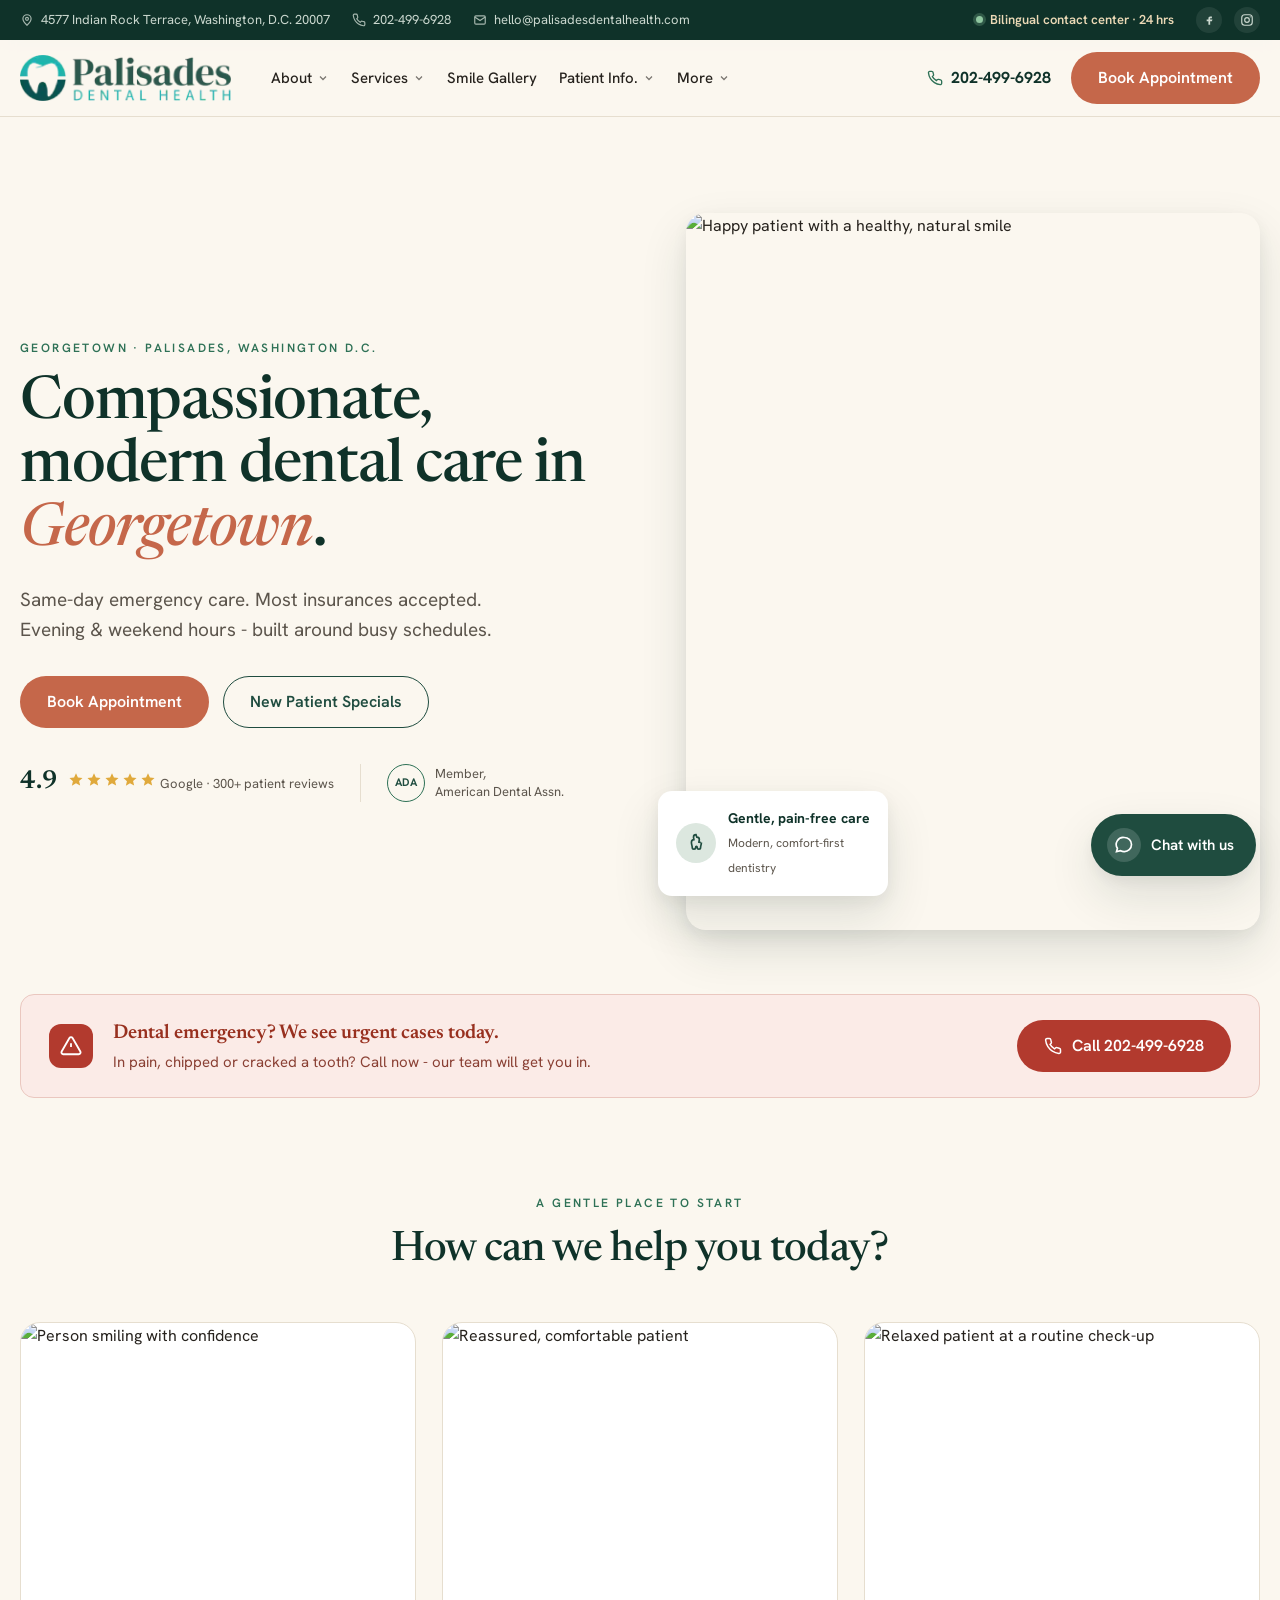
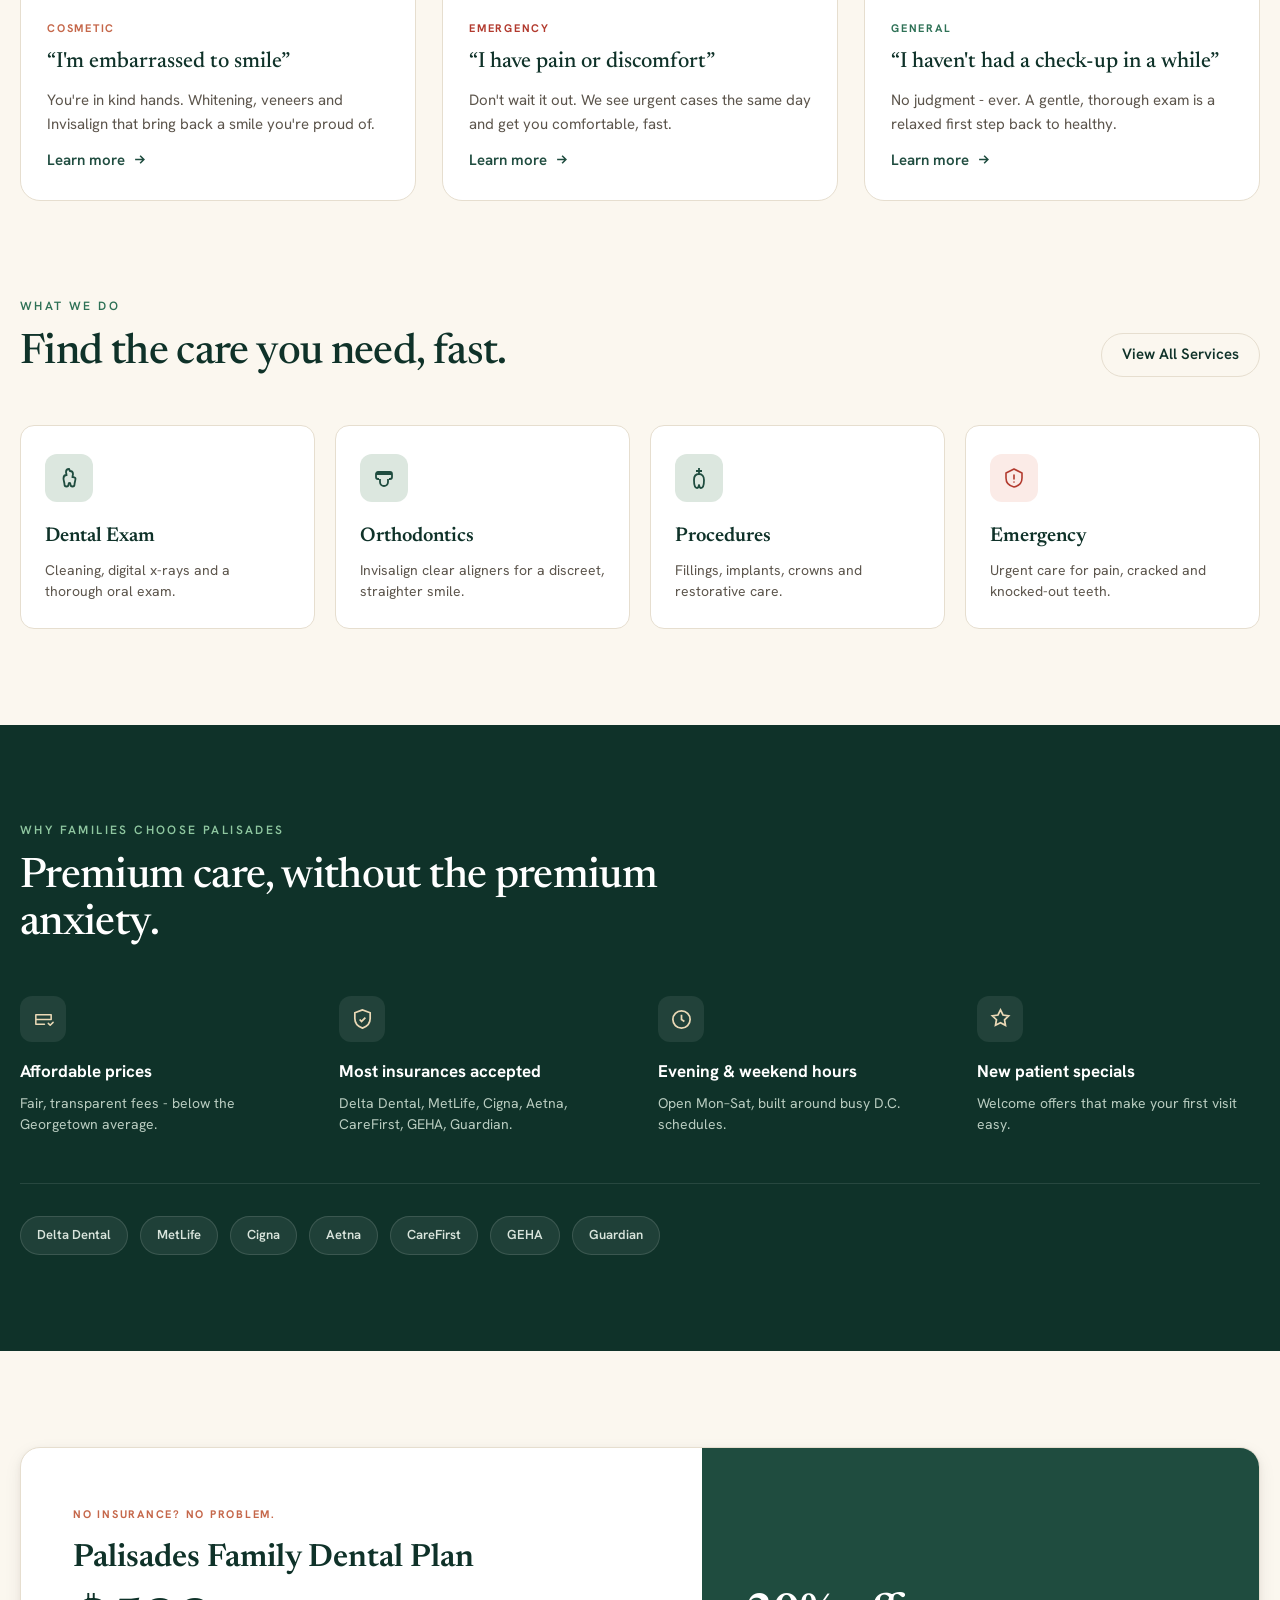
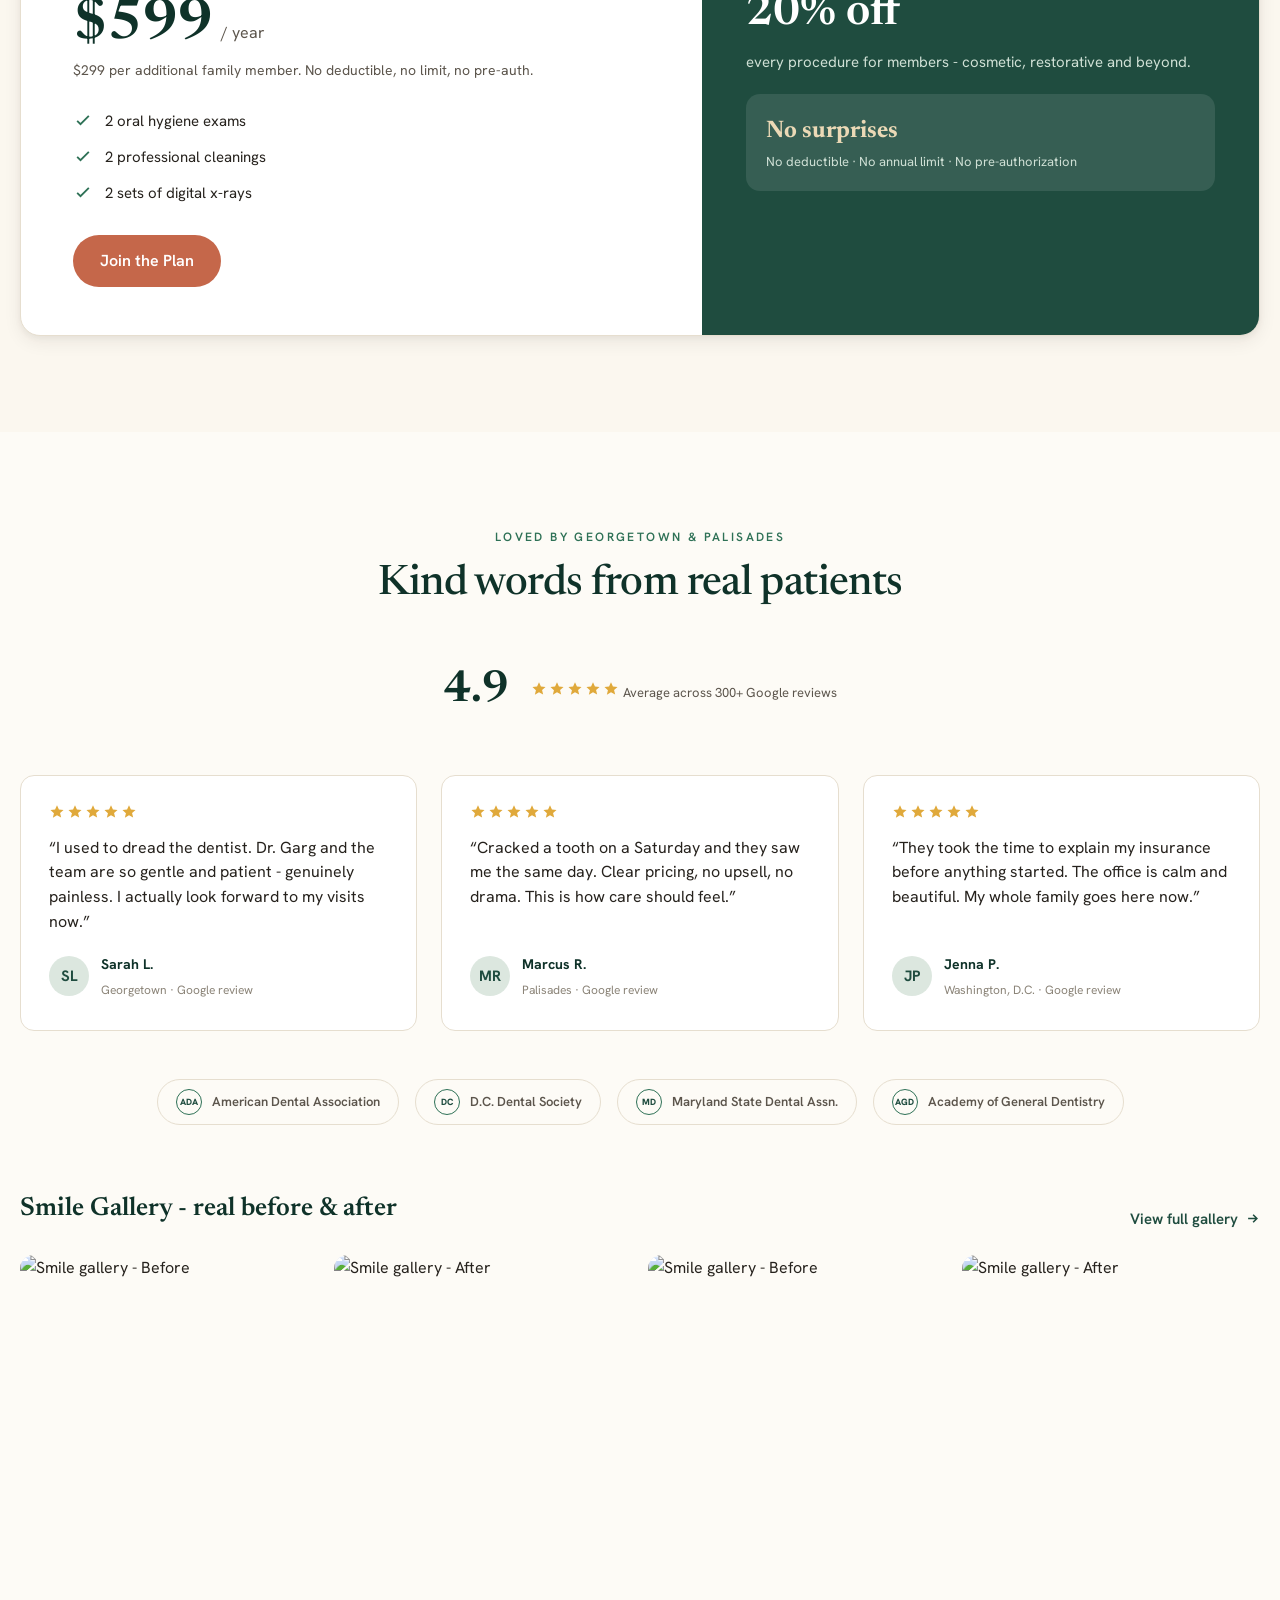
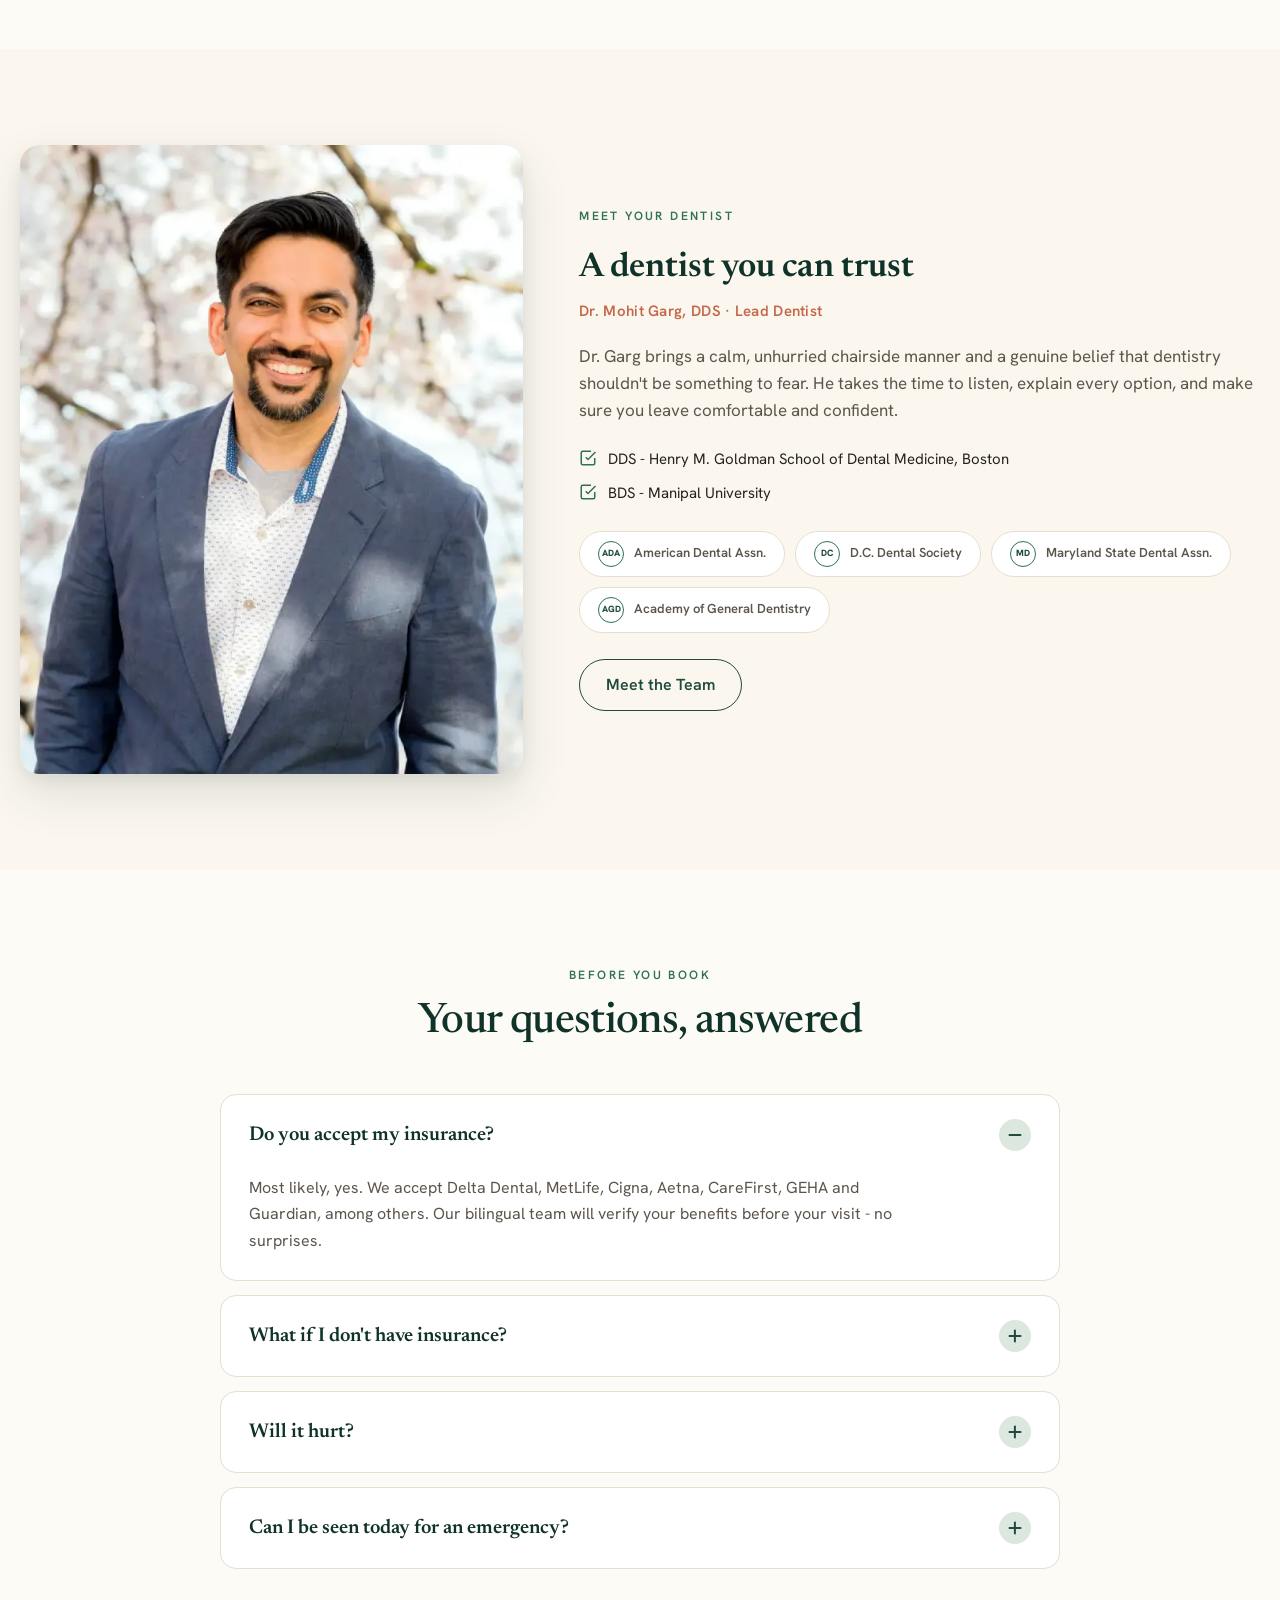
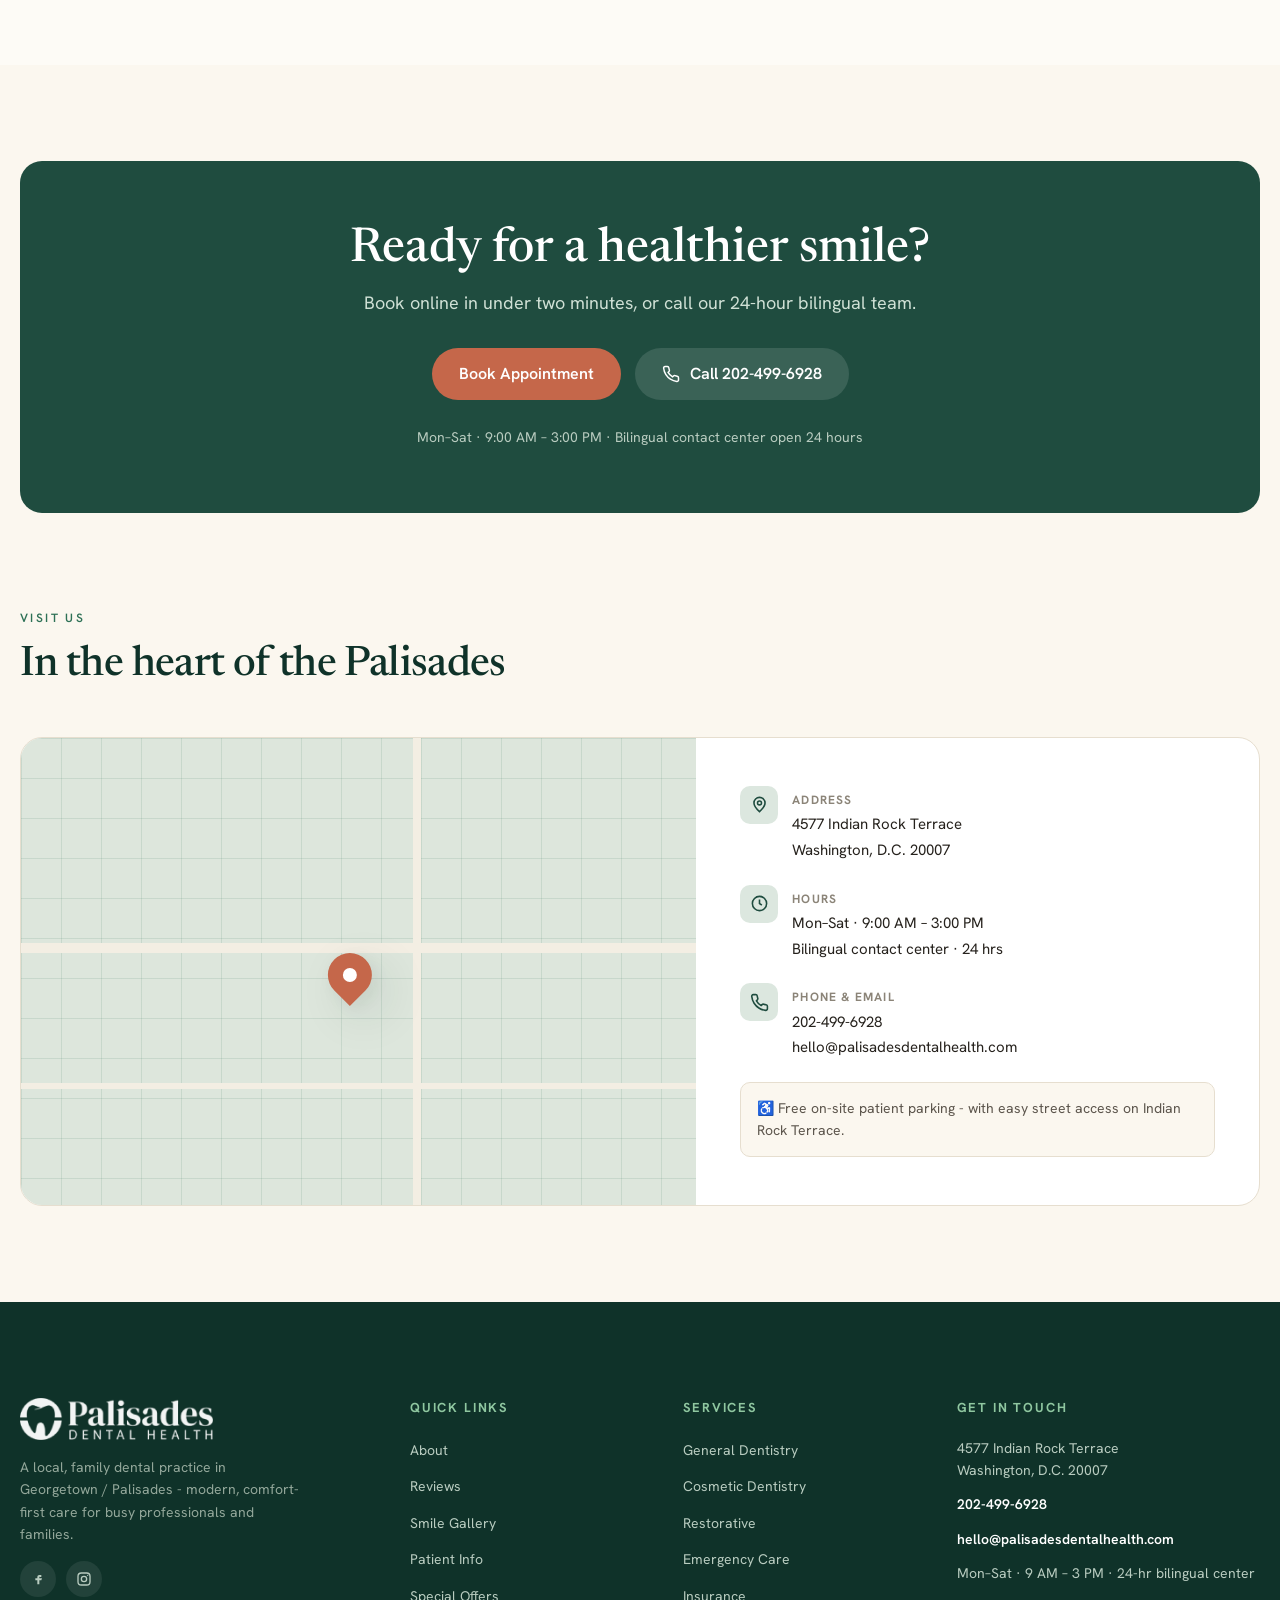
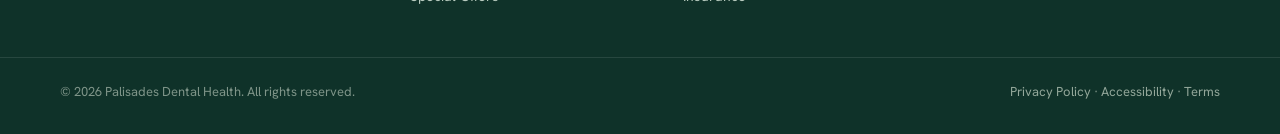
==== commit 6b5dc06d: "Fix header mega-menu" ====
--- a/index.html
+++ b/index.html
@@ -142,7 +142,11 @@
                   </span>
                 </nav>
                 <div class="masthead__actions">
-                  <a class="masthead__phone" href="tel:2024996928"><svg viewBox="0 0 24 24" fill="none" stroke="currentColor" stroke-width="2"><path d="M22 16.9v3a2 2 0 0 1-2.2 2 19.8 19.8 0 0 1-8.6-3 19.5 19.5 0 0 1-6-6 19.8 19.8 0 0 1-3-8.6A2 2 0 0 1 4.1 2h3a2 2 0 0 1 2 1.7c.1 1 .4 2 .7 2.9a2 2 0 0 1-.5 2.1L8.1 9.9a16 16 0 0 0 6 6l1.2-1.2a2 2 0 0 1 2.1-.5c.9.3 1.9.6 2.9.7a2 2 0 0 1 1.7 2Z"/></svg>202-499-6928</a>
+                  <a class="masthead__phone-mobile" href="tel:2024996928">
+                    <svg viewBox="0 0 24 24" fill="none" stroke="currentColor" stroke-width="2"><path d="M22 16.9v3a2 2 0 0 1-2.2 2 19.8 19.8 0 0 1-8.6-3 19.5 19.5 0 0 1-6-6 19.8 19.8 0 0 1-3-8.6A2 2 0 0 1 4.1 2h3a2 2 0 0 1 2 1.7c.1 1 .4 2 .7 2.9a2 2 0 0 1-.5 2.1L8.1 9.9a16 16 0 0 0 6 6l1.2-1.2a2 2 0 0 1 2.1-.5c.9.3 1.9.6 2.9.7a2 2 0 0 1 1.7 2Z"/></svg>
+                  </a>
+
+                  <a class="masthead__phone-desktop" href="tel:2024996928"><svg viewBox="0 0 24 24" fill="none" stroke="currentColor" stroke-width="2"><path d="M22 16.9v3a2 2 0 0 1-2.2 2 19.8 19.8 0 0 1-8.6-3 19.5 19.5 0 0 1-6-6 19.8 19.8 0 0 1-3-8.6A2 2 0 0 1 4.1 2h3a2 2 0 0 1 2 1.7c.1 1 .4 2 .7 2.9a2 2 0 0 1-.5 2.1L8.1 9.9a16 16 0 0 0 6 6l1.2-1.2a2 2 0 0 1 2.1-.5c.9.3 1.9.6 2.9.7a2 2 0 0 1 1.7 2Z"/></svg>202-499-6928</a>
                   <a class="btn btn--primary" href="#book">Book Appointment</a>
                   <button class="burger" id="burger" type="button" aria-label="Open menu" aria-controls="drawer" aria-expanded="false"><span></span><span></span><span></span></button>
                 </div>
--- a/css/styles.css
+++ b/css/styles.css
@@ -74,7 +74,7 @@
    SHARED SITE COMPONENTS (BEM) — desktop-first base
    ============================================================ */
 .home{font-size:16px;background:var(--surface);color:var(--ink);}
-.container{max-width:1440px;margin:0 auto;padding:0 60px;}
+.container{max-width:1440px;margin:0 auto;padding:0 20px;}
 .home img{object-fit:cover;}
 img.hero__photo,img.ecard__media,img.team__photo,img.smile{width:100%;object-fit:cover;display:block;}
 .brand__logo{height:46px;width:auto;display:block;}
@@ -146,7 +146,7 @@
 .nav__item--mega:hover .nav__link svg{transform:rotate(180deg);}
 /* Mega menu */
 .megamenu{position:absolute;left:0;top:100%;width:100%;background:#fff;border-top:1px solid var(--line);box-shadow:var(--sh-lg);padding:48px 60px 52px;opacity:0;visibility:hidden;transform:translateY(6px);transition:opacity .18s ease,transform .18s ease,visibility .18s ease;z-index:45;}
-.megamenu::before{content:"";position:absolute;left:0;right:0;top:-22px;height:22px;}
+.megamenu::before{content:"";position:absolute;left:0;right:0;top:-34px;height:34px;}
 .nav__item--mega:hover .megamenu,.nav__item--mega:focus-within .megamenu{opacity:1;visibility:visible;transform:translateY(0);}
 .megamenu__inner{max-width:1440px;margin:0 auto;display:grid;grid-template-columns:repeat(4,1fr);gap:24px 48px;}
 .megamenu__title{font-family:var(--serif);font-size:21px;font-weight:600;color:var(--teal-900);margin-bottom:18px;padding-bottom:12px;border-bottom:1px solid var(--line);}
@@ -156,8 +156,10 @@
 .nav__link:hover{color:var(--teal-700);}
 .nav__link svg{width:12px;height:12px;opacity:.6;}
 .masthead__actions{display:flex;align-items:center;gap:20px;margin-left:auto;}
-.masthead__phone{display:inline-flex;align-items:center;gap:8px;font-weight:700;color:var(--teal-900);font-size:16px;}
-.masthead__phone svg{width:16px;height:16px;color:var(--teal-500);}
+.masthead__phone-desktop{display:inline-flex;align-items:center;gap:8px;font-weight:700;color:var(--teal-900);font-size:16px;}
+.masthead__phone-desktop svg{width:16px;height:16px;color:var(--teal-500);}
+.masthead__phone-mobile{display:none;align-items:center;gap:8px;font-weight:700;color:var(--teal-900);font-size:16px;}
+.masthead__phone-mobile svg{width:16px;height:16px;color:var(--teal-500);}
 .burger{display:none;width:44px;height:44px;border:1px solid var(--line);border-radius:12px;background:var(--surface);align-items:center;justify-content:center;flex-direction:column;gap:4px;}
 .burger span{width:18px;height:2px;background:var(--teal-900);border-radius:2px;}
 
@@ -427,15 +429,18 @@
 .js .reveal.is-in{opacity:1;transform:none;}
 @media (prefers-reduced-motion:reduce){.js .reveal{opacity:1 !important;transform:none !important;transition:none;}}
 
+@media (max-width:1140px){
+.masthead__phone-mobile{display:inline-flex;}
+.masthead__phone-desktop{display:none;}
+}
+
 @media (max-width:991px){
 .home{font-size:16px;}
-.container{padding:0 20px;}
 .section{padding:var(--s5) 0;}
 .utilbar{display:none;}
 .masthead{position:sticky;}
 .masthead__inner{height:64px;gap:12px;}
-.nav,
-.masthead__phone{display:none;}
+.nav{display:none;}
 .burger{display:flex;}
 .masthead__actions{gap:8px;}
 .masthead__actions .btn{min-height:44px;padding:0 16px;font-size:14px;}
@@ -498,6 +503,18 @@
   body{padding-bottom:80px;}
   .chatw{right:16px;bottom:94px;}
 }
+
+@media (max-width:991px){
+  .home img{
+    object-fit: contain;
+  }
+
+  .brand__logo{
+    width: 150px;
+    height: 50px;
+  }
+}
+
 @media (max-width:420px){
   .hero__title{font-size:30px;}
   .h-section{font-size:25px;}
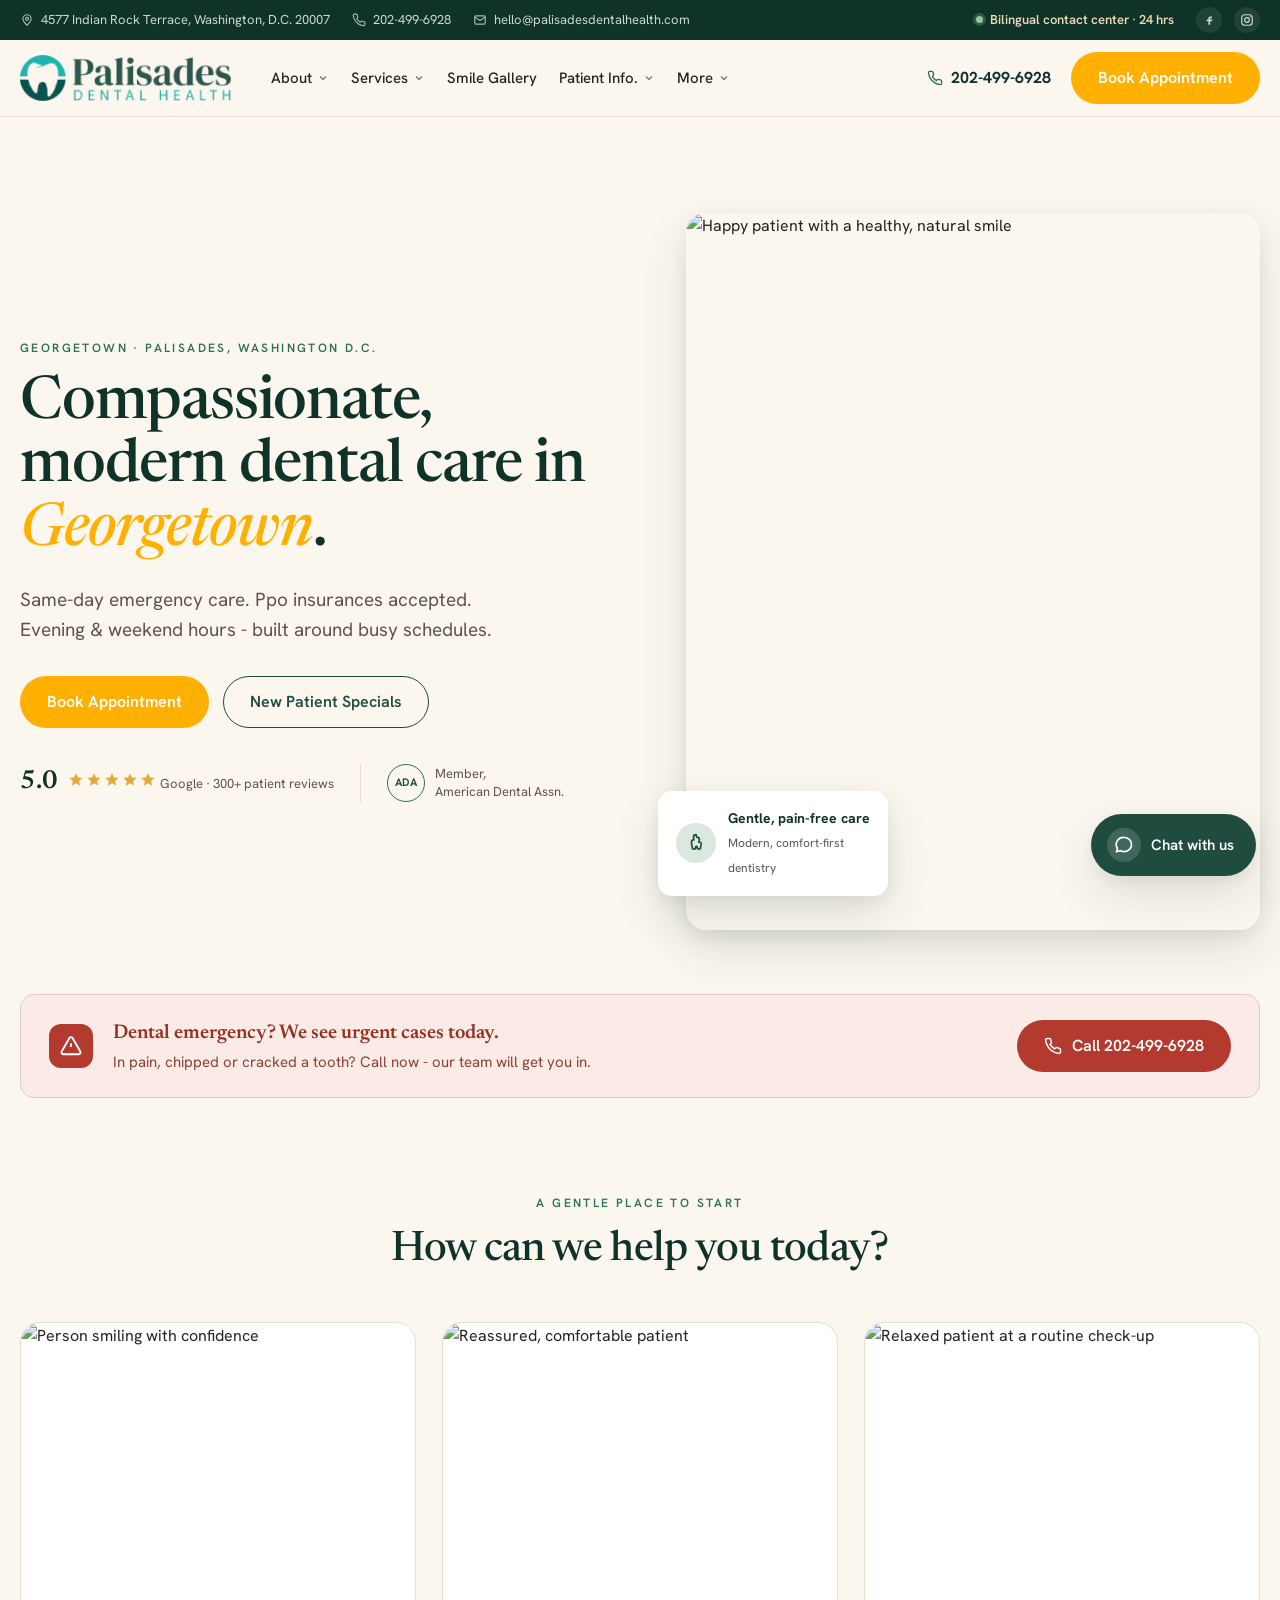
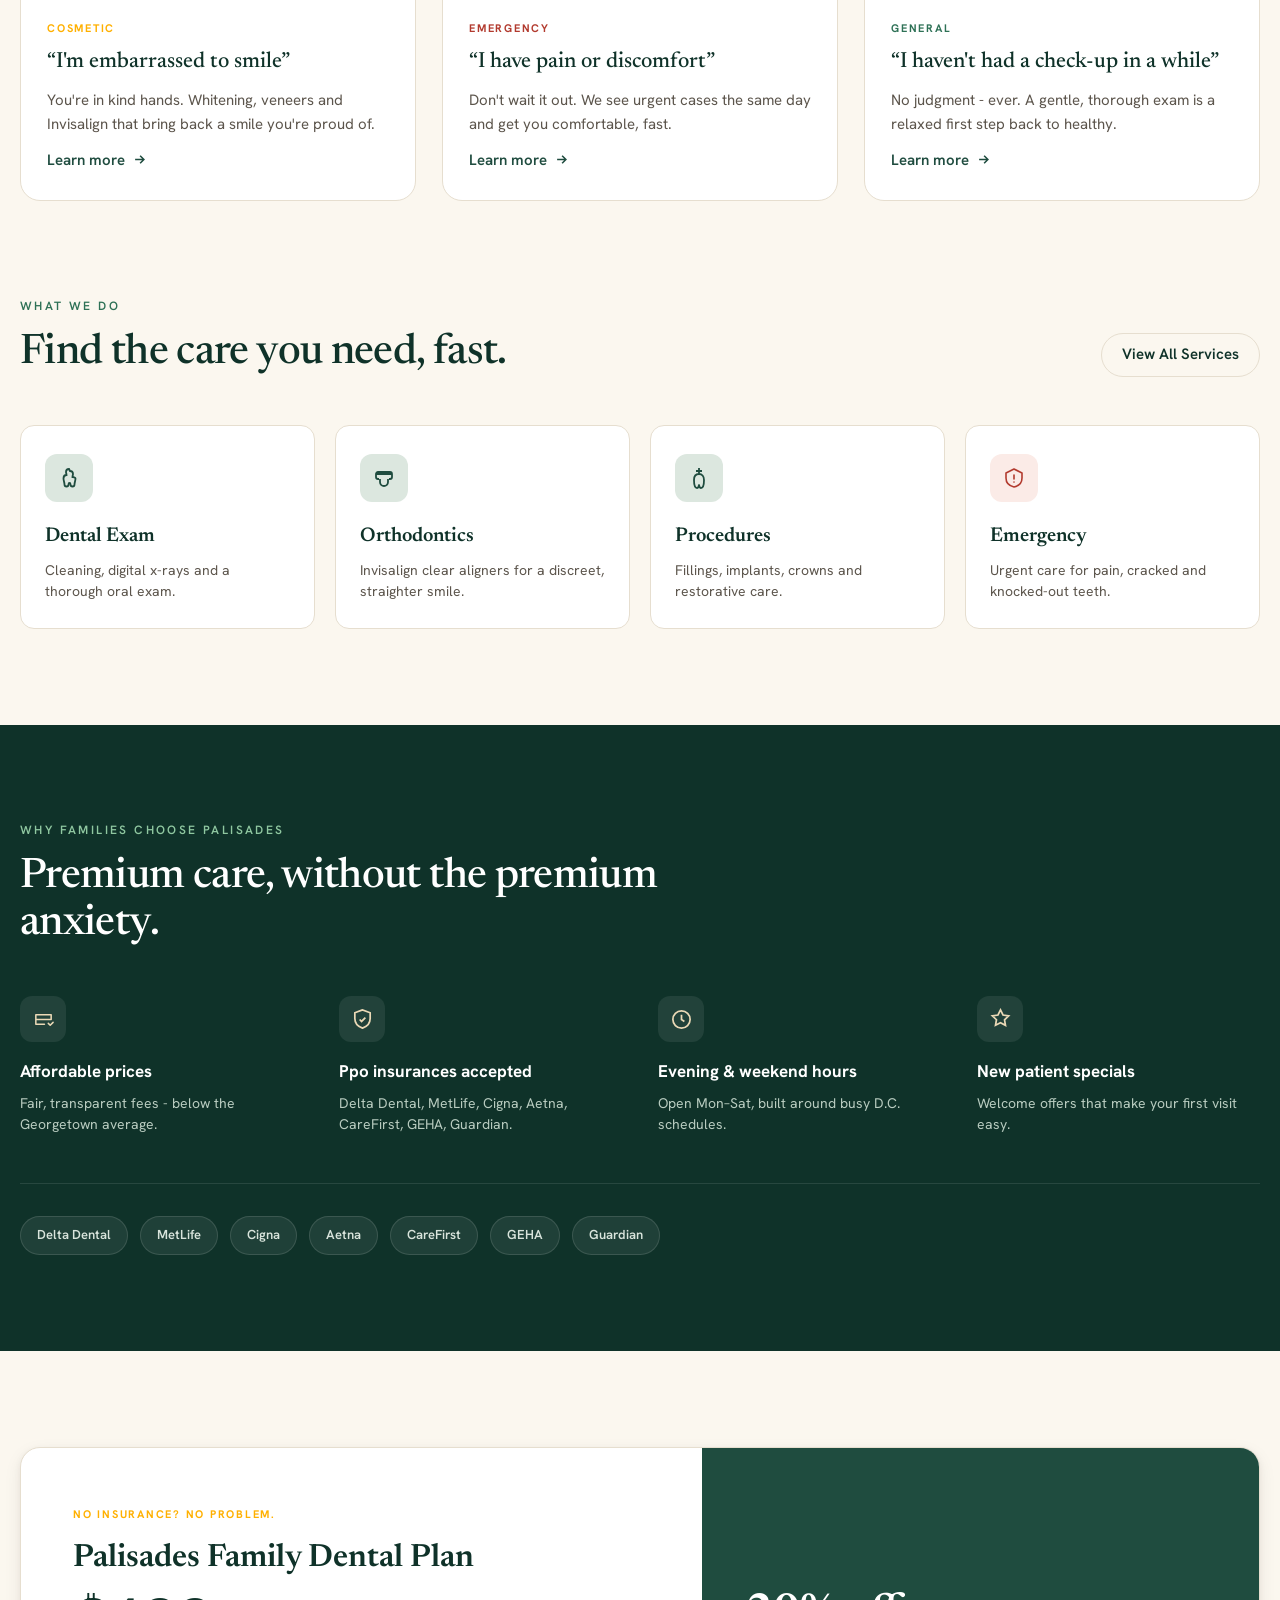
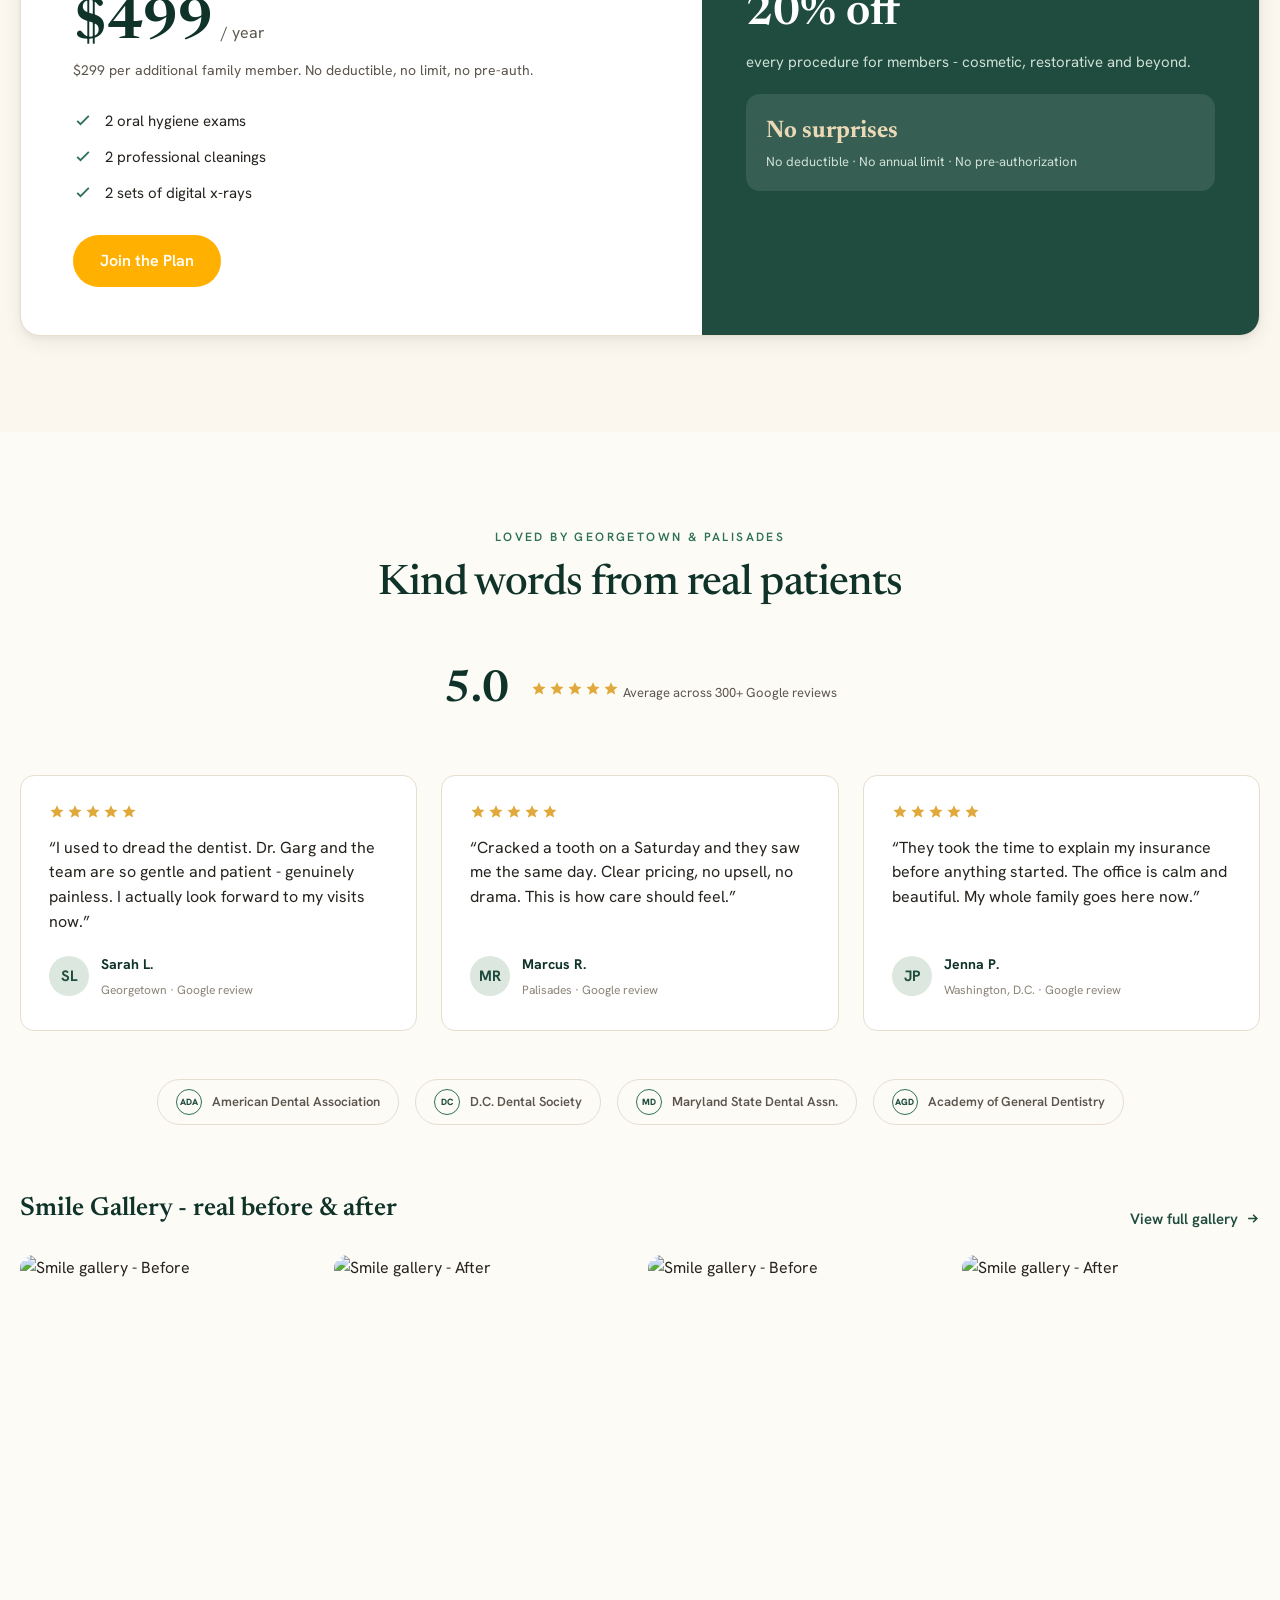
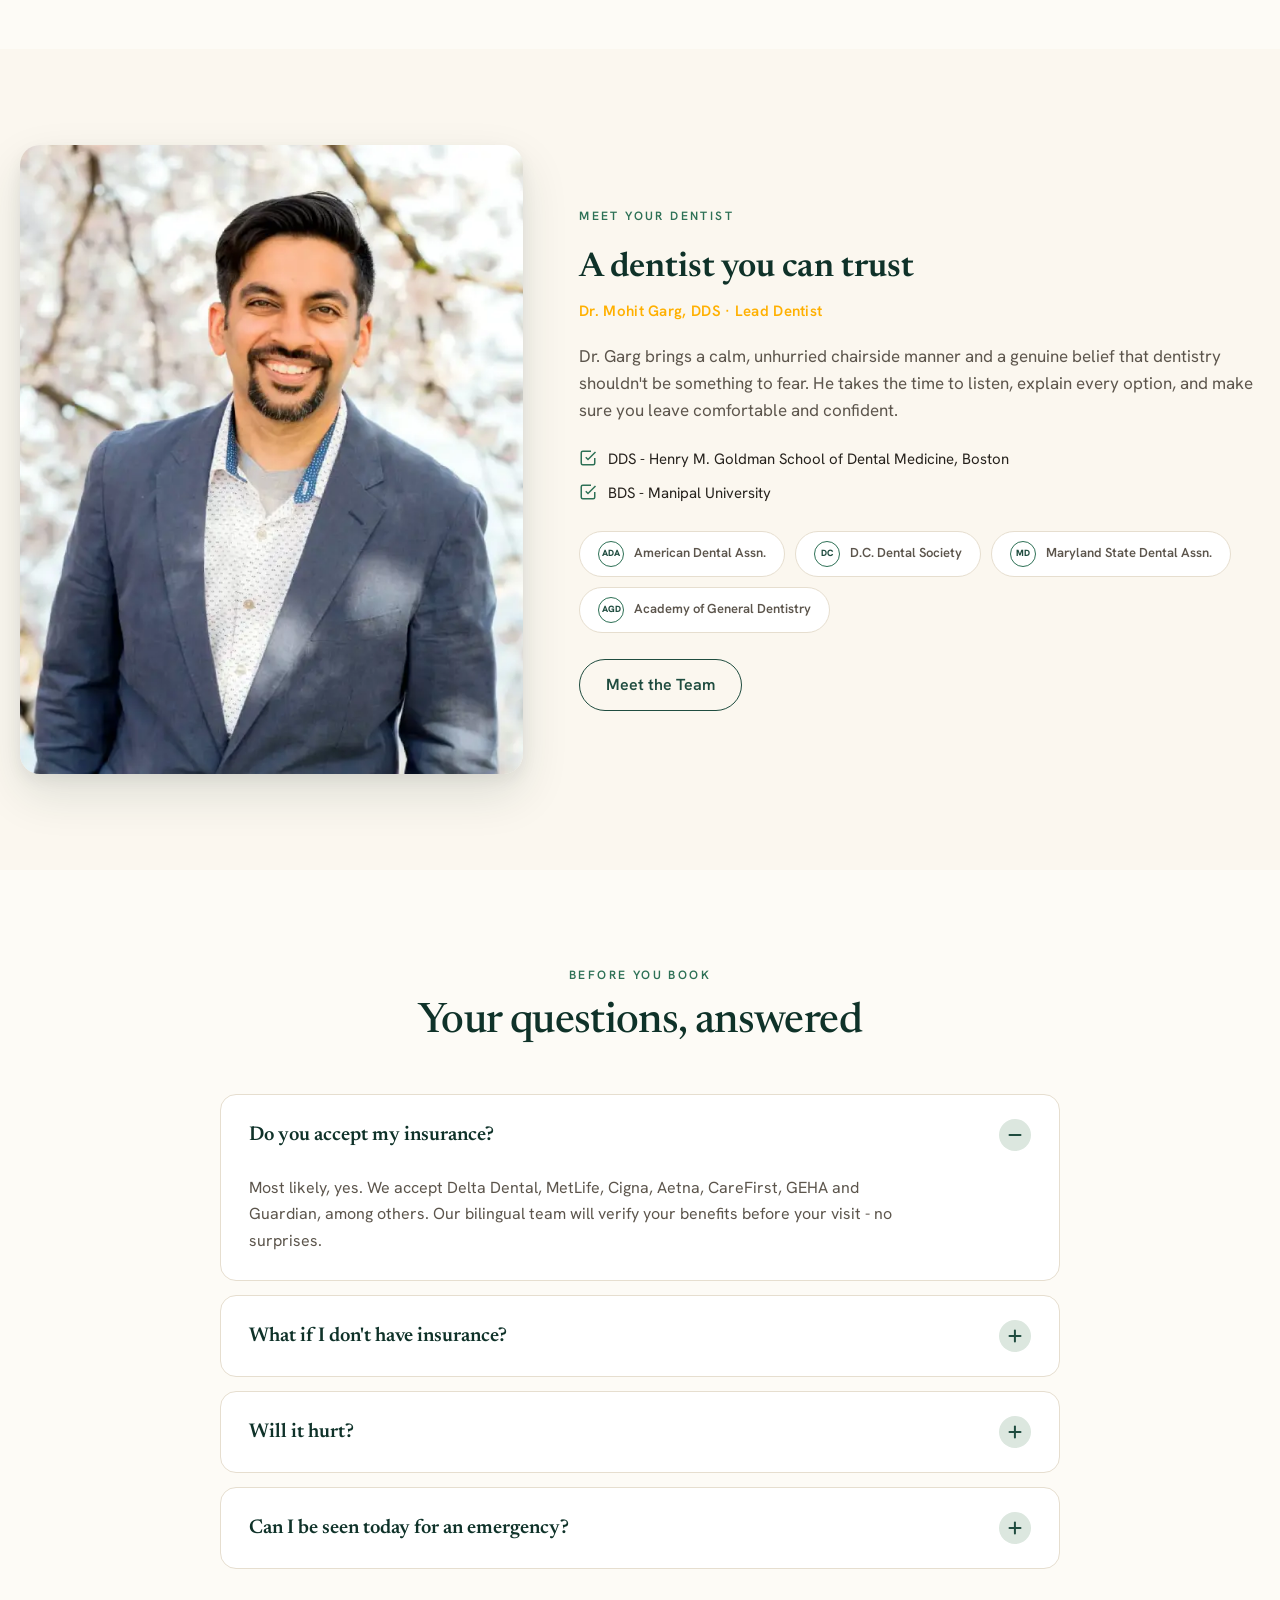
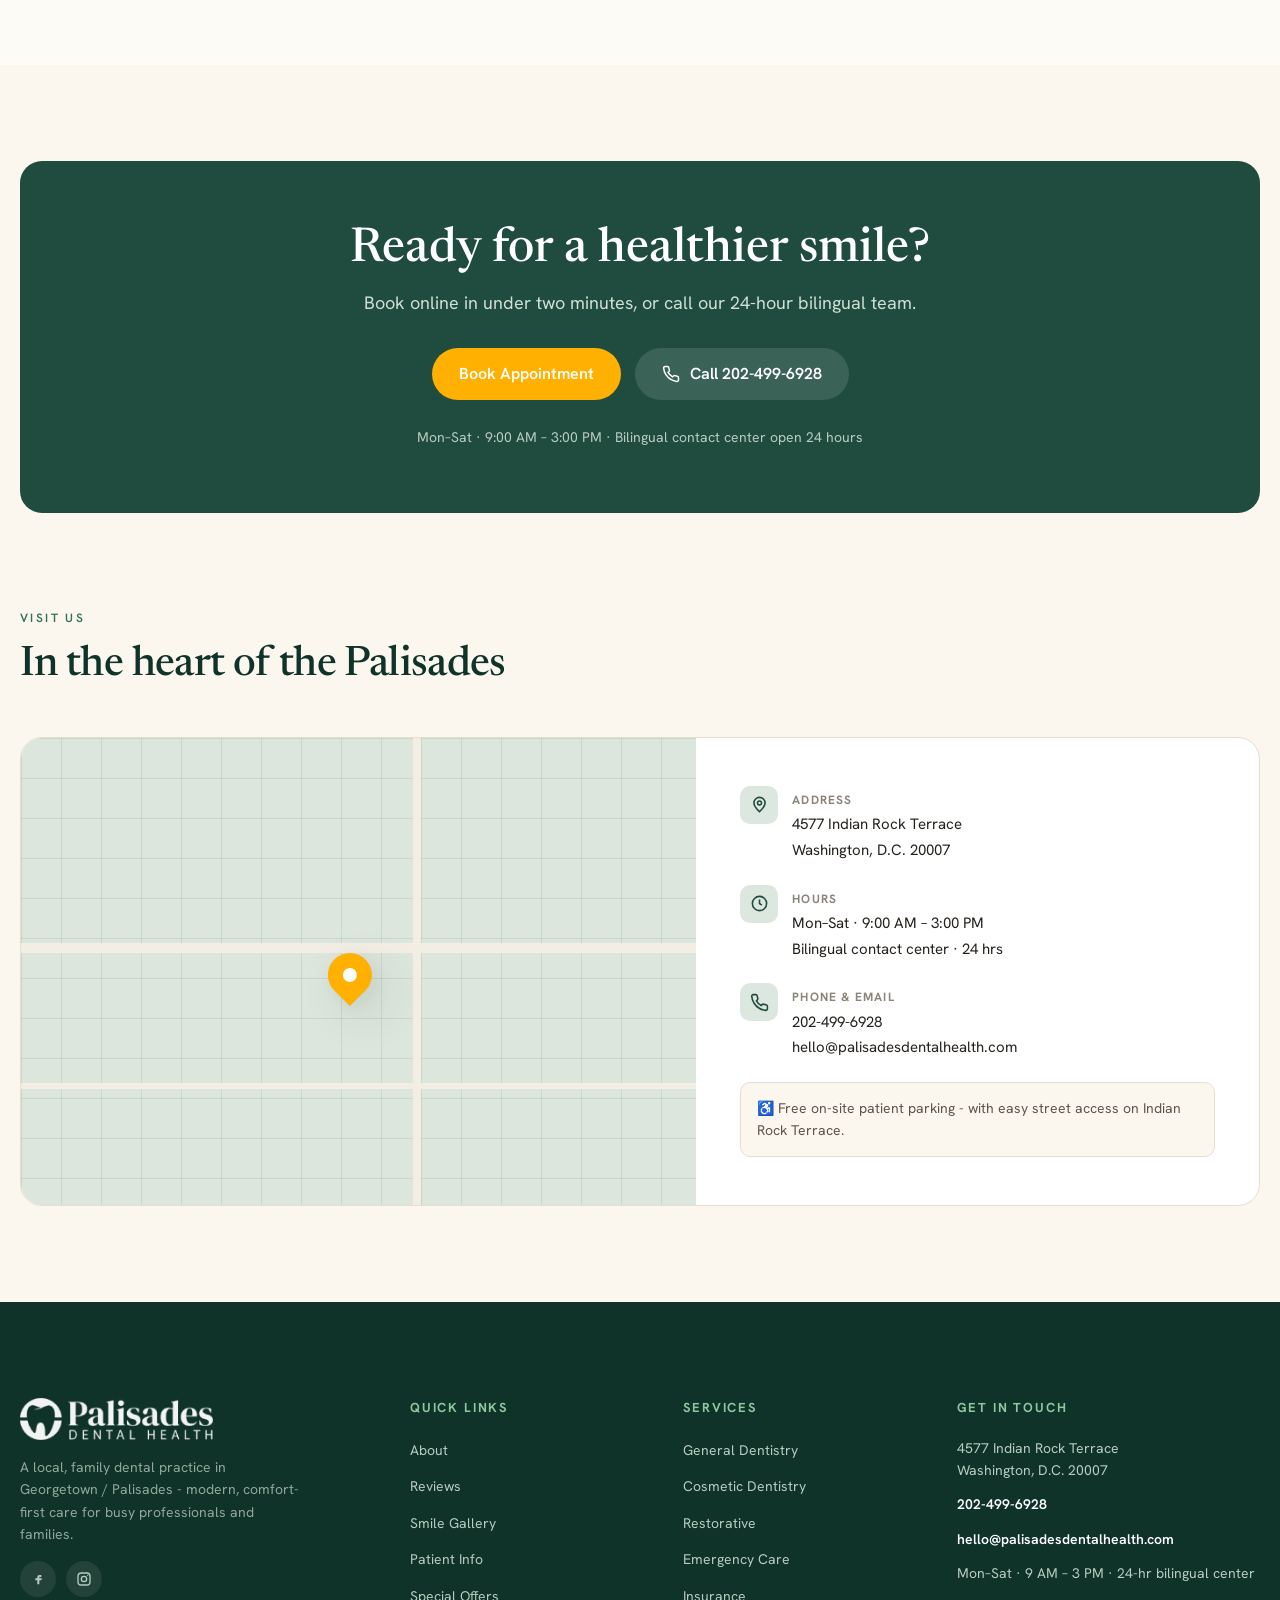
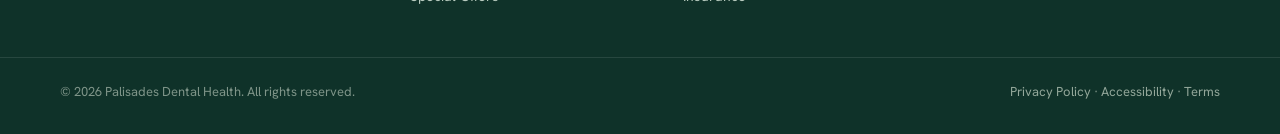
==== commit 3eaeb417: "Change secondary color" ====
--- a/index.html
+++ b/index.html
@@ -4,10 +4,10 @@
 <meta charset="UTF-8">
 <meta name="viewport" content="width=device-width, initial-scale=1.0">
 <title>Palisades Dental Health - Family &amp; Cosmetic Dentist in Georgetown, Washington D.C.</title>
-<meta name="description" content="Compassionate, modern dental care in Georgetown / Palisades, Washington D.C. Same-day emergency care, most insurances accepted, evening & weekend hours. Book online or call 202-499-6928.">
+<meta name="description" content="Compassionate, modern dental care in Georgetown / Palisades, Washington D.C. Same-day emergency care, Ppo insurances accepted, evening & weekend hours. Book online or call 202-499-6928.">
 <meta name="theme-color" content="#1F4C3F">
 <meta property="og:title" content="Palisades Dental Health - Modern, comfort-first dentistry in Georgetown">
-<meta property="og:description" content="Same-day emergency care · Most insurances accepted · Evening & weekend hours.">
+<meta property="og:description" content="Same-day emergency care · Ppo insurances accepted · Evening & weekend hours.">
 <meta property="og:type" content="website">
 <link rel="preconnect" href="https://fonts.googleapis.com">
 <link rel="preconnect" href="https://fonts.gstatic.com" crossorigin>
@@ -27,7 +27,7 @@
   "address":{"@type":"PostalAddress","streetAddress":"4577 Indian Rock Terrace","addressLocality":"Washington","addressRegion":"DC","postalCode":"20007","addressCountry":"US"},
   "geo":{"@type":"GeoCoordinates","latitude":38.925,"longitude":-77.098},
   "openingHoursSpecification":[{"@type":"OpeningHoursSpecification","dayOfWeek":["Monday","Tuesday","Wednesday","Thursday","Friday","Saturday"],"opens":"09:00","closes":"15:00"}],
-  "aggregateRating":{"@type":"AggregateRating","ratingValue":"4.9","reviewCount":"300"},
+  "aggregateRating":{"@type":"AggregateRating","ratingValue":"5.0","reviewCount":"300"},
   "medicalSpecialty":["General Dentistry","Cosmetic Dentistry","Emergency Dentistry","Restorative Dentistry"],
   "founder":{"@type":"Person","name":"Dr. Mohit Garg","honorificSuffix":"DDS"}
 }
@@ -147,7 +147,7 @@
                   </a>
 
                   <a class="masthead__phone-desktop" href="tel:2024996928"><svg viewBox="0 0 24 24" fill="none" stroke="currentColor" stroke-width="2"><path d="M22 16.9v3a2 2 0 0 1-2.2 2 19.8 19.8 0 0 1-8.6-3 19.5 19.5 0 0 1-6-6 19.8 19.8 0 0 1-3-8.6A2 2 0 0 1 4.1 2h3a2 2 0 0 1 2 1.7c.1 1 .4 2 .7 2.9a2 2 0 0 1-.5 2.1L8.1 9.9a16 16 0 0 0 6 6l1.2-1.2a2 2 0 0 1 2.1-.5c.9.3 1.9.6 2.9.7a2 2 0 0 1 1.7 2Z"/></svg>202-499-6928</a>
-                  <a class="btn btn--primary" href="#book">Book Appointment</a>
+                  <a class="btn btn--primary" target="_blank" href="https://share.google/ndkP7ydHJ0WyoA7s1">Book Appointment</a>
                   <button class="burger" id="burger" type="button" aria-label="Open menu" aria-controls="drawer" aria-expanded="false"><span></span><span></span><span></span></button>
                 </div>
               </div>
@@ -188,7 +188,7 @@
               <a class="drawer__link" href="#">Job Opportunities</a>
             </nav>
             <div class="drawer__cta">
-              <a class="btn btn--primary btn--block" href="#book">Book Appointment</a>
+              <a class="btn btn--primary btn--block" target="_blank" href="https://share.google/ndkP7ydHJ0WyoA7s1">Book Appointment</a>
               <a class="btn btn--secondary btn--block" href="tel:2024996928">Call 202-499-6928</a>
             </div>
           </aside>
@@ -202,16 +202,16 @@
                 <div class="hero__col">
                   <p class="eyebrow">Georgetown · Palisades, Washington D.C.</p>
                   <h1 class="hero__title" id="hero-t-d">Compassionate, modern dental care in <em>Georgetown</em>.</h1>
-                  <p class="hero__sub">Same-day emergency care. Most insurances accepted. Evening &amp; weekend hours - built around busy schedules.</p>
+                  <p class="hero__sub">Same-day emergency care. Ppo insurances accepted. Evening &amp; weekend hours - built around busy schedules.</p>
                   <div class="hero__cta">
-                    <a class="btn btn--primary" href="#book">Book Appointment</a>
+                    <a class="btn btn--primary" target="_blank" href="https://share.google/ndkP7ydHJ0WyoA7s1">Book Appointment</a>
                     <a class="btn btn--secondary" href="#offers">New Patient Specials</a>
                   </div>
                   <div class="hero__trust">
                     <div class="trust-rating">
-                      <span class="trust-rating__score">4.9</span>
+                      <span class="trust-rating__score">5.0</span>
                       <span>
-                        <span class="stars" aria-label="4.9 out of 5 stars"><svg viewBox="0 0 24 24" fill="currentColor"><path d="m12 2 2.9 6.3 6.9.6-5.2 4.5 1.6 6.7L12 17l-6.2 3.6 1.6-6.7L2.2 8.9l6.9-.6L12 2Z"/></svg><svg viewBox="0 0 24 24" fill="currentColor"><path d="m12 2 2.9 6.3 6.9.6-5.2 4.5 1.6 6.7L12 17l-6.2 3.6 1.6-6.7L2.2 8.9l6.9-.6L12 2Z"/></svg><svg viewBox="0 0 24 24" fill="currentColor"><path d="m12 2 2.9 6.3 6.9.6-5.2 4.5 1.6 6.7L12 17l-6.2 3.6 1.6-6.7L2.2 8.9l6.9-.6L12 2Z"/></svg><svg viewBox="0 0 24 24" fill="currentColor"><path d="m12 2 2.9 6.3 6.9.6-5.2 4.5 1.6 6.7L12 17l-6.2 3.6 1.6-6.7L2.2 8.9l6.9-.6L12 2Z"/></svg><svg viewBox="0 0 24 24" fill="currentColor"><path d="m12 2 2.9 6.3 6.9.6-5.2 4.5 1.6 6.7L12 17l-6.2 3.6 1.6-6.7L2.2 8.9l6.9-.6L12 2Z"/></svg></span>
+                        <span class="stars" aria-label="5.0 out of 5 stars"><svg viewBox="0 0 24 24" fill="currentColor"><path d="m12 2 2.9 6.3 6.9.6-5.2 4.5 1.6 6.7L12 17l-6.2 3.6 1.6-6.7L2.2 8.9l6.9-.6L12 2Z"/></svg><svg viewBox="0 0 24 24" fill="currentColor"><path d="m12 2 2.9 6.3 6.9.6-5.2 4.5 1.6 6.7L12 17l-6.2 3.6 1.6-6.7L2.2 8.9l6.9-.6L12 2Z"/></svg><svg viewBox="0 0 24 24" fill="currentColor"><path d="m12 2 2.9 6.3 6.9.6-5.2 4.5 1.6 6.7L12 17l-6.2 3.6 1.6-6.7L2.2 8.9l6.9-.6L12 2Z"/></svg><svg viewBox="0 0 24 24" fill="currentColor"><path d="m12 2 2.9 6.3 6.9.6-5.2 4.5 1.6 6.7L12 17l-6.2 3.6 1.6-6.7L2.2 8.9l6.9-.6L12 2Z"/></svg><svg viewBox="0 0 24 24" fill="currentColor"><path d="m12 2 2.9 6.3 6.9.6-5.2 4.5 1.6 6.7L12 17l-6.2 3.6 1.6-6.7L2.2 8.9l6.9-.6L12 2Z"/></svg></span>
                         <span class="trust-rating__meta">Google · 300+ patient reviews</span>
                       </span>
                     </div>
@@ -334,7 +334,7 @@
                 </article>
                 <article class="wcard">
                   <span class="wcard__icon"><svg viewBox="0 0 24 24" fill="none" stroke="currentColor" stroke-width="1.8"><path d="M12 2 4 5v6c0 5 3.5 8.5 8 10 4.5-1.5 8-5 8-10V5l-8-3Z"/><path d="m9 12 2 2 4-4"/></svg></span>
-                  <h3 class="wcard__title">Most insurances accepted</h3>
+                  <h3 class="wcard__title">Ppo insurances accepted</h3>
                   <p class="wcard__desc">Delta Dental, MetLife, Cigna, Aetna, CareFirst, GEHA, Guardian.</p>
                 </article>
                 <article class="wcard">
@@ -362,7 +362,7 @@
                   <span class="plan__tag">No insurance? No problem.</span>
                   <h2 class="plan__title" id="plan-t-d">Palisades Family Dental Plan</h2>
                   <div class="plan__price">
-                    <span class="plan__amount">$599</span>
+                    <span class="plan__amount">$499</span>
                     <span class="plan__per">/ year</span>
                   </div>
                   <p class="plan__note">$299 per additional family member. No deductible, no limit, no pre-auth.</p>
@@ -393,9 +393,9 @@
                 <h2 class="h-section" id="rev-t-d">Kind words from real patients</h2>
               </div>
               <div class="reviews__stat">
-                <span class="trust-rating__score" style="font-size:44px">4.9</span>
+                <span class="trust-rating__score" style="font-size:44px">5.0</span>
                 <span>
-                  <span class="stars" aria-label="4.9 out of 5"><svg viewBox="0 0 24 24" fill="currentColor"><path d="m12 2 2.9 6.3 6.9.6-5.2 4.5 1.6 6.7L12 17l-6.2 3.6 1.6-6.7L2.2 8.9l6.9-.6L12 2Z"/></svg><svg viewBox="0 0 24 24" fill="currentColor"><path d="m12 2 2.9 6.3 6.9.6-5.2 4.5 1.6 6.7L12 17l-6.2 3.6 1.6-6.7L2.2 8.9l6.9-.6L12 2Z"/></svg><svg viewBox="0 0 24 24" fill="currentColor"><path d="m12 2 2.9 6.3 6.9.6-5.2 4.5 1.6 6.7L12 17l-6.2 3.6 1.6-6.7L2.2 8.9l6.9-.6L12 2Z"/></svg><svg viewBox="0 0 24 24" fill="currentColor"><path d="m12 2 2.9 6.3 6.9.6-5.2 4.5 1.6 6.7L12 17l-6.2 3.6 1.6-6.7L2.2 8.9l6.9-.6L12 2Z"/></svg><svg viewBox="0 0 24 24" fill="currentColor"><path d="m12 2 2.9 6.3 6.9.6-5.2 4.5 1.6 6.7L12 17l-6.2 3.6 1.6-6.7L2.2 8.9l6.9-.6L12 2Z"/></svg></span>
+                  <span class="stars" aria-label="5.0 out of 5"><svg viewBox="0 0 24 24" fill="currentColor"><path d="m12 2 2.9 6.3 6.9.6-5.2 4.5 1.6 6.7L12 17l-6.2 3.6 1.6-6.7L2.2 8.9l6.9-.6L12 2Z"/></svg><svg viewBox="0 0 24 24" fill="currentColor"><path d="m12 2 2.9 6.3 6.9.6-5.2 4.5 1.6 6.7L12 17l-6.2 3.6 1.6-6.7L2.2 8.9l6.9-.6L12 2Z"/></svg><svg viewBox="0 0 24 24" fill="currentColor"><path d="m12 2 2.9 6.3 6.9.6-5.2 4.5 1.6 6.7L12 17l-6.2 3.6 1.6-6.7L2.2 8.9l6.9-.6L12 2Z"/></svg><svg viewBox="0 0 24 24" fill="currentColor"><path d="m12 2 2.9 6.3 6.9.6-5.2 4.5 1.6 6.7L12 17l-6.2 3.6 1.6-6.7L2.2 8.9l6.9-.6L12 2Z"/></svg><svg viewBox="0 0 24 24" fill="currentColor"><path d="m12 2 2.9 6.3 6.9.6-5.2 4.5 1.6 6.7L12 17l-6.2 3.6 1.6-6.7L2.2 8.9l6.9-.6L12 2Z"/></svg></span>
                   <span class="trust-rating__meta">Average across 300+ Google reviews</span>
                 </span>
               </div>
@@ -479,7 +479,7 @@
                 </div>
                 <div class="faq__item">
                   <button class="faq__q" type="button" aria-expanded="false">What if I don't have insurance?<span class="faq__sign"></span></button>
-                  <p class="faq__a">Our Palisades Family Dental Plan is $599/year and includes exams, cleanings and x-rays plus 20% off every procedure - no deductible, no annual limit, no pre-authorization.</p>
+                  <p class="faq__a">Our Palisades Family Dental Plan is $499/year and includes exams, cleanings and x-rays plus 20% off every procedure - no deductible, no annual limit, no pre-authorization.</p>
                 </div>
                 <div class="faq__item">
                   <button class="faq__q" type="button" aria-expanded="false">Will it hurt?<span class="faq__sign"></span></button>
@@ -500,7 +500,7 @@
                 <h2 class="finalcta__title" id="final-t-d">Ready for a healthier smile?</h2>
                 <p class="finalcta__sub">Book online in under two minutes, or call our 24-hour bilingual team.</p>
                 <div class="finalcta__cta">
-                  <a class="btn btn--onteal" href="#">Book Appointment</a>
+                  <a class="btn btn--onteal" target="_blank" href="https://share.google/ndkP7ydHJ0WyoA7s1">Book Appointment</a>
                   <a class="btn finalcta__btn-alt" href="tel:2024996928"><svg viewBox="0 0 24 24" fill="none" stroke="currentColor" stroke-width="2"><path d="M22 16.9v3a2 2 0 0 1-2.2 2 19.8 19.8 0 0 1-8.6-3 19.5 19.5 0 0 1-6-6 19.8 19.8 0 0 1-3-8.6A2 2 0 0 1 4.1 2h3a2 2 0 0 1 2 1.7c.1 1 .4 2 .7 2.9a2 2 0 0 1-.5 2.1L8.1 9.9a16 16 0 0 0 6 6l1.2-1.2a2 2 0 0 1 2.1-.5c.9.3 1.9.6 2.9.7a2 2 0 0 1 1.7 2Z"/></svg>Call 202-499-6928</a>
                 </div>
                 <p class="finalcta__hours">Mon–Sat · 9:00 AM – 3:00 PM · Bilingual contact center open 24 hours</p>
--- a/css/styles.css
+++ b/css/styles.css
@@ -10,8 +10,8 @@
   --teal-100:#DCE7DF;   /* tint */
 
   /* Accent — CTA only */
-  --coral:#C5674A;
-  --coral-600:#AE5136;  /* hover */
+  --coral:#ffb000;
+  --coral-600:#cc8b00;  /* hover */
   --coral-100:#F3DFD5;
 
   /* Emergency — reserved */
@@ -98,7 +98,7 @@
 .btn--emergency{background:var(--emergency);color:#fff;}
 .btn--emergency:hover{background:var(--emergency-600);color:#fff;}
 .btn--onteal{background:var(--coral);color:#fff;}
-.btn--onteal:hover{background:var(--coral-600);}
+.btn--onteal:hover{background:var(--coral-600);color:#fff;}
 .btn--block{width:100%;}
 .btn--sm{min-height:44px;font-size:15px;padding:0 20px;}
 .btn svg{width:18px;height:18px;flex:none;}
@@ -504,14 +504,11 @@
   .chatw{right:16px;bottom:94px;}
 }
 
-@media (max-width:991px){
-  .home img{
-    object-fit: contain;
-  }
+@media (max-width:768px){
 
   .brand__logo{
     width: 150px;
-    height: 50px;
+    height: 32px;
   }
 }
 
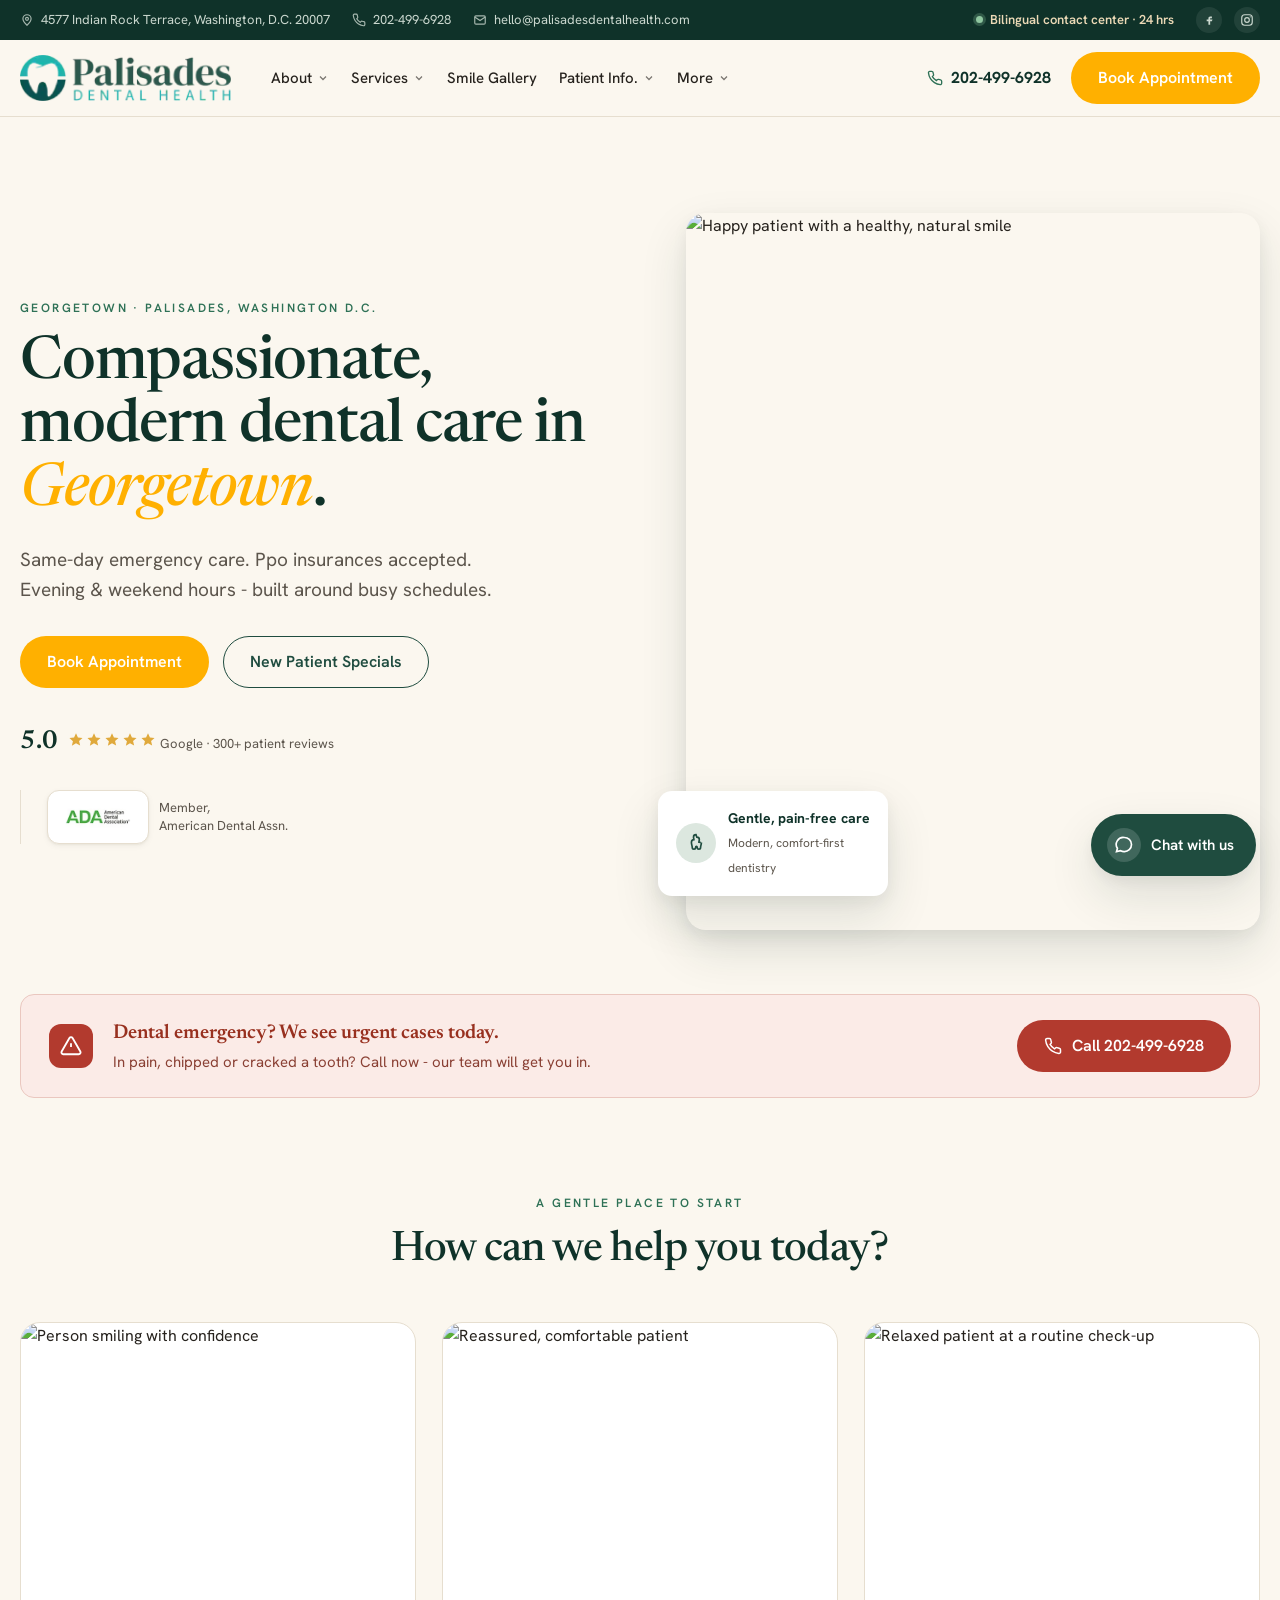
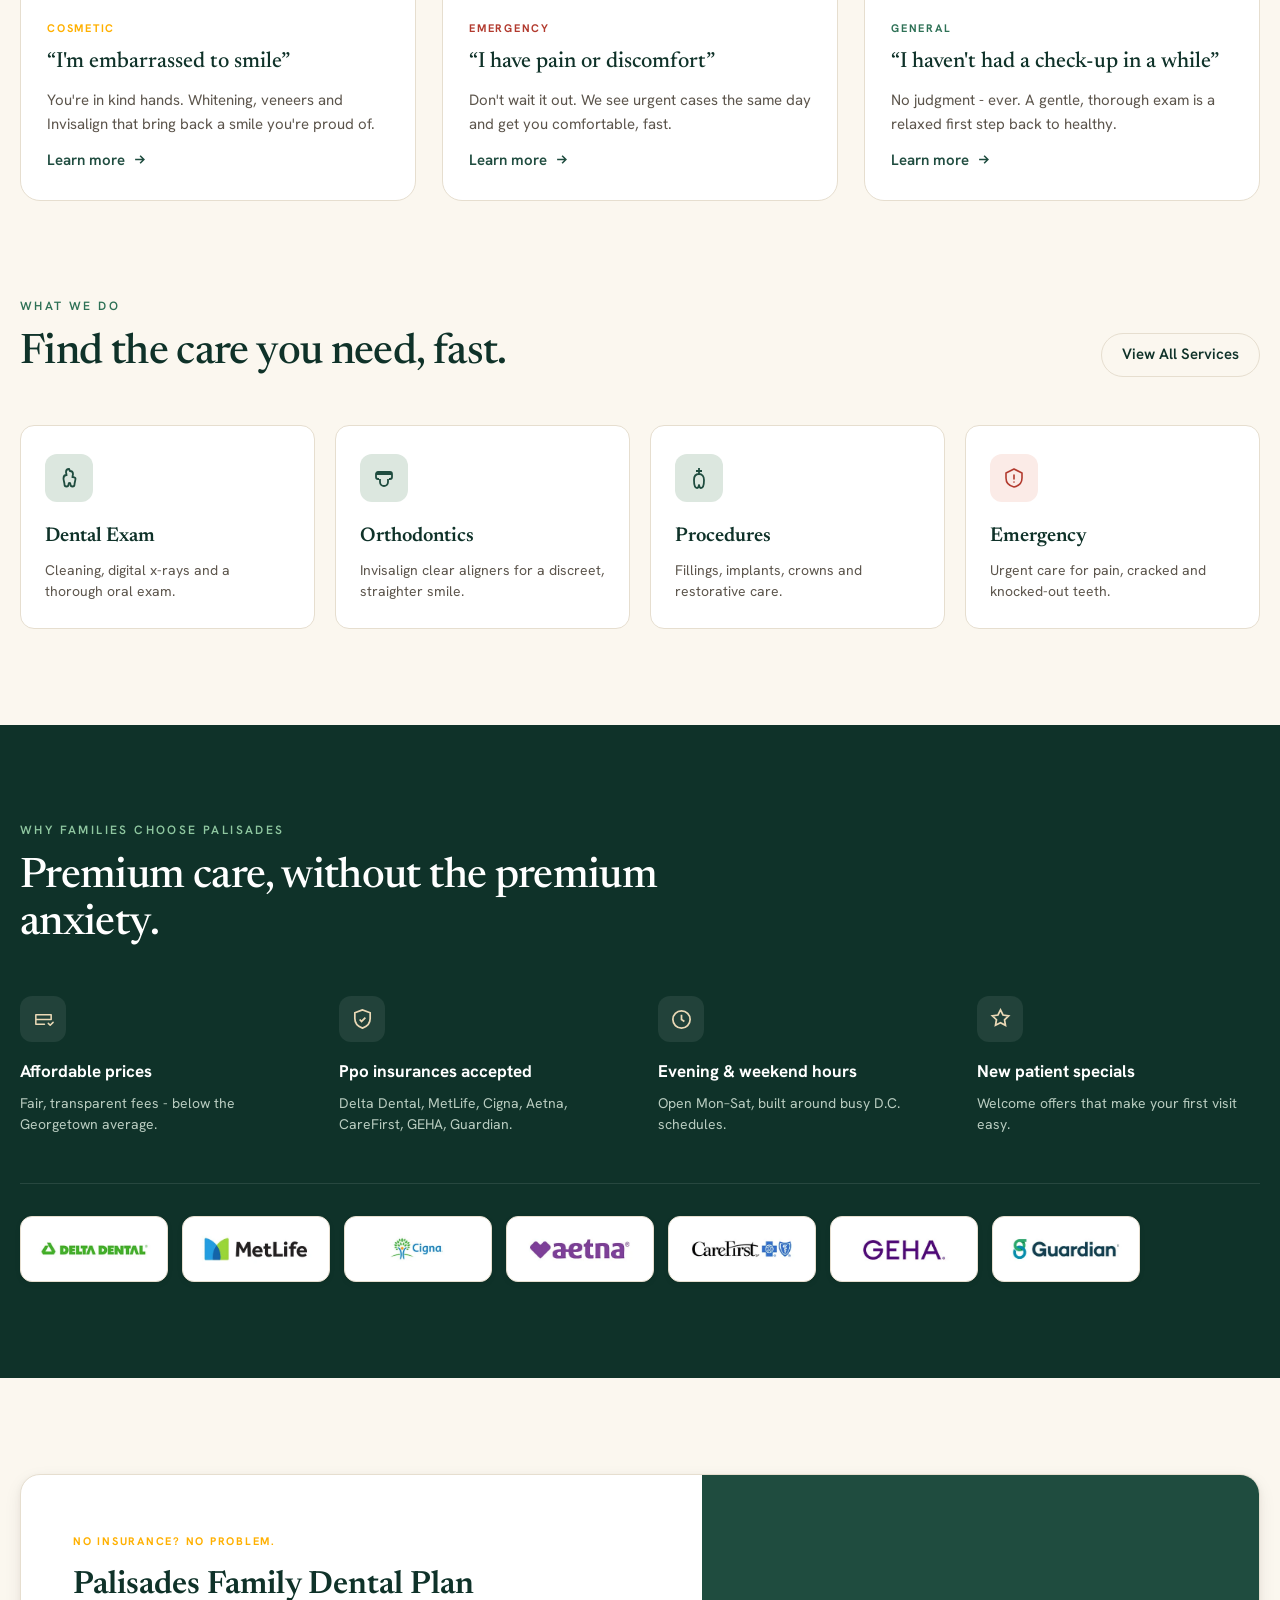
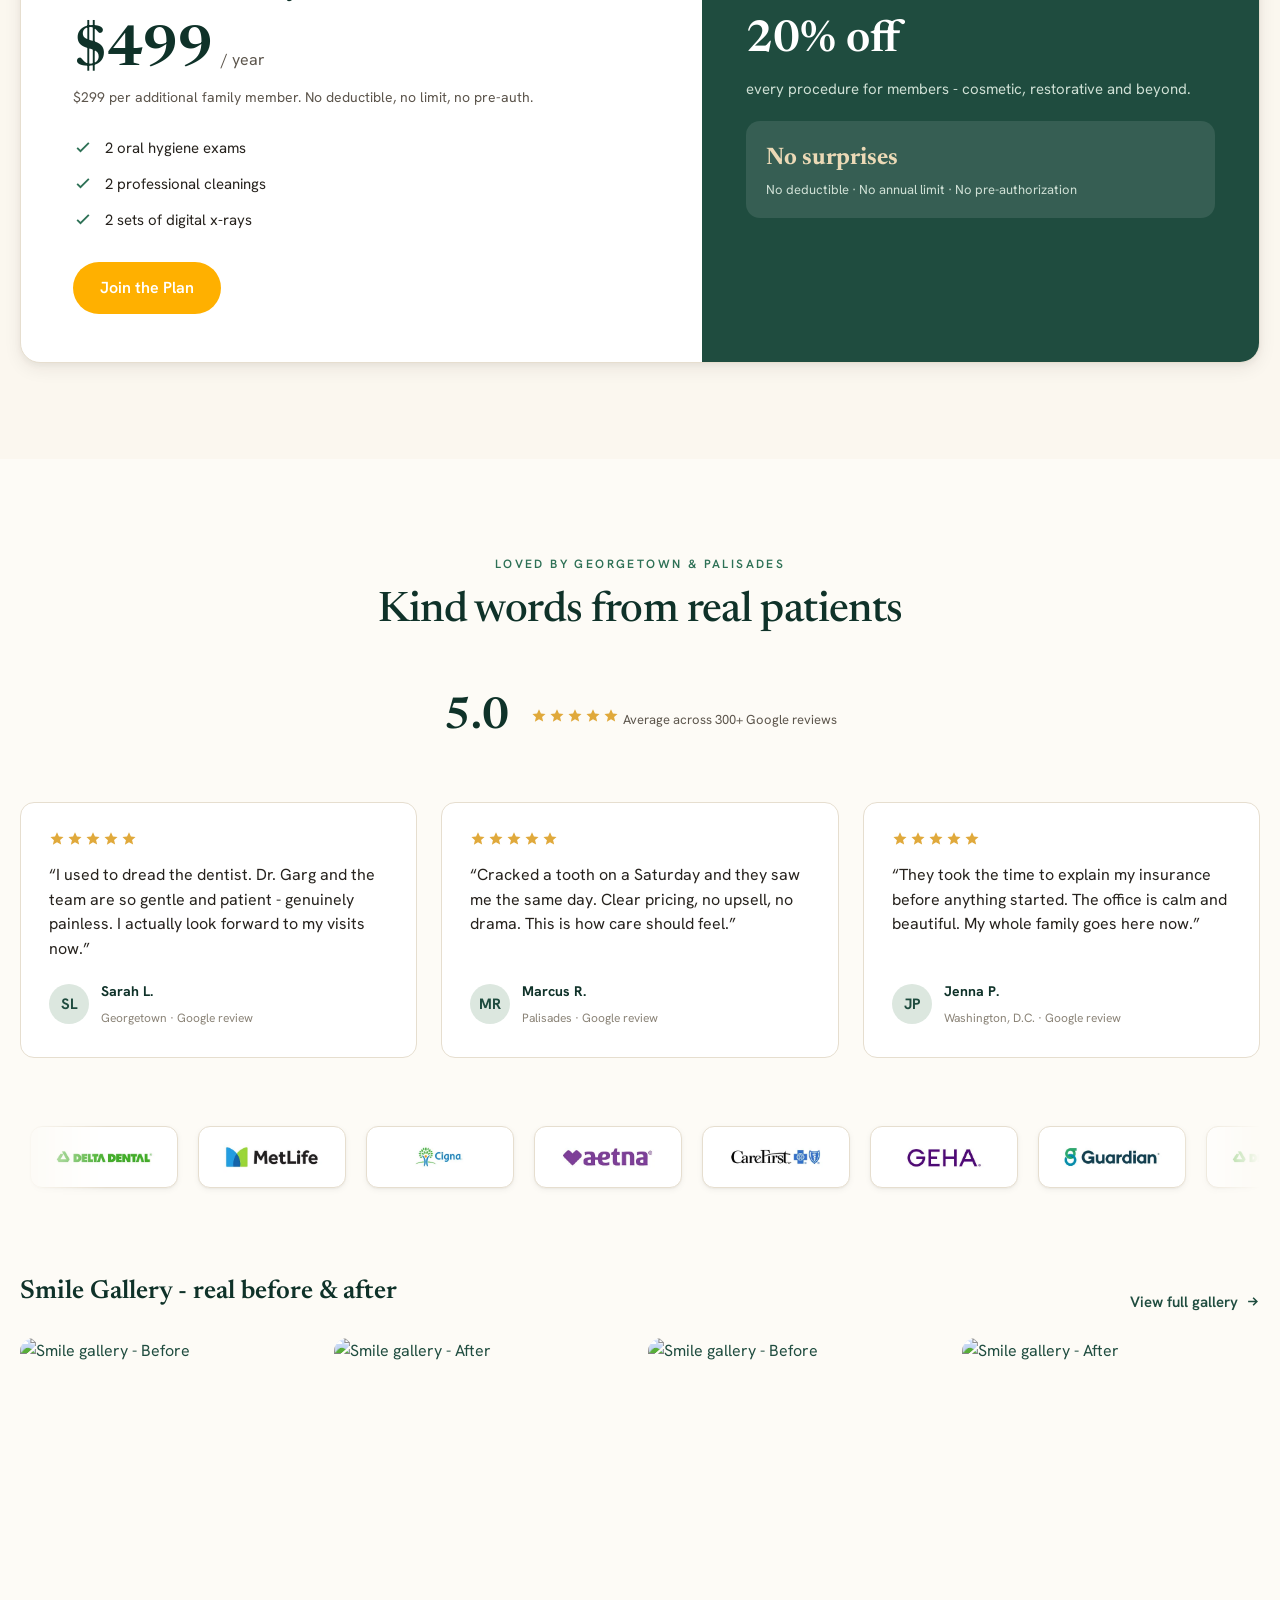
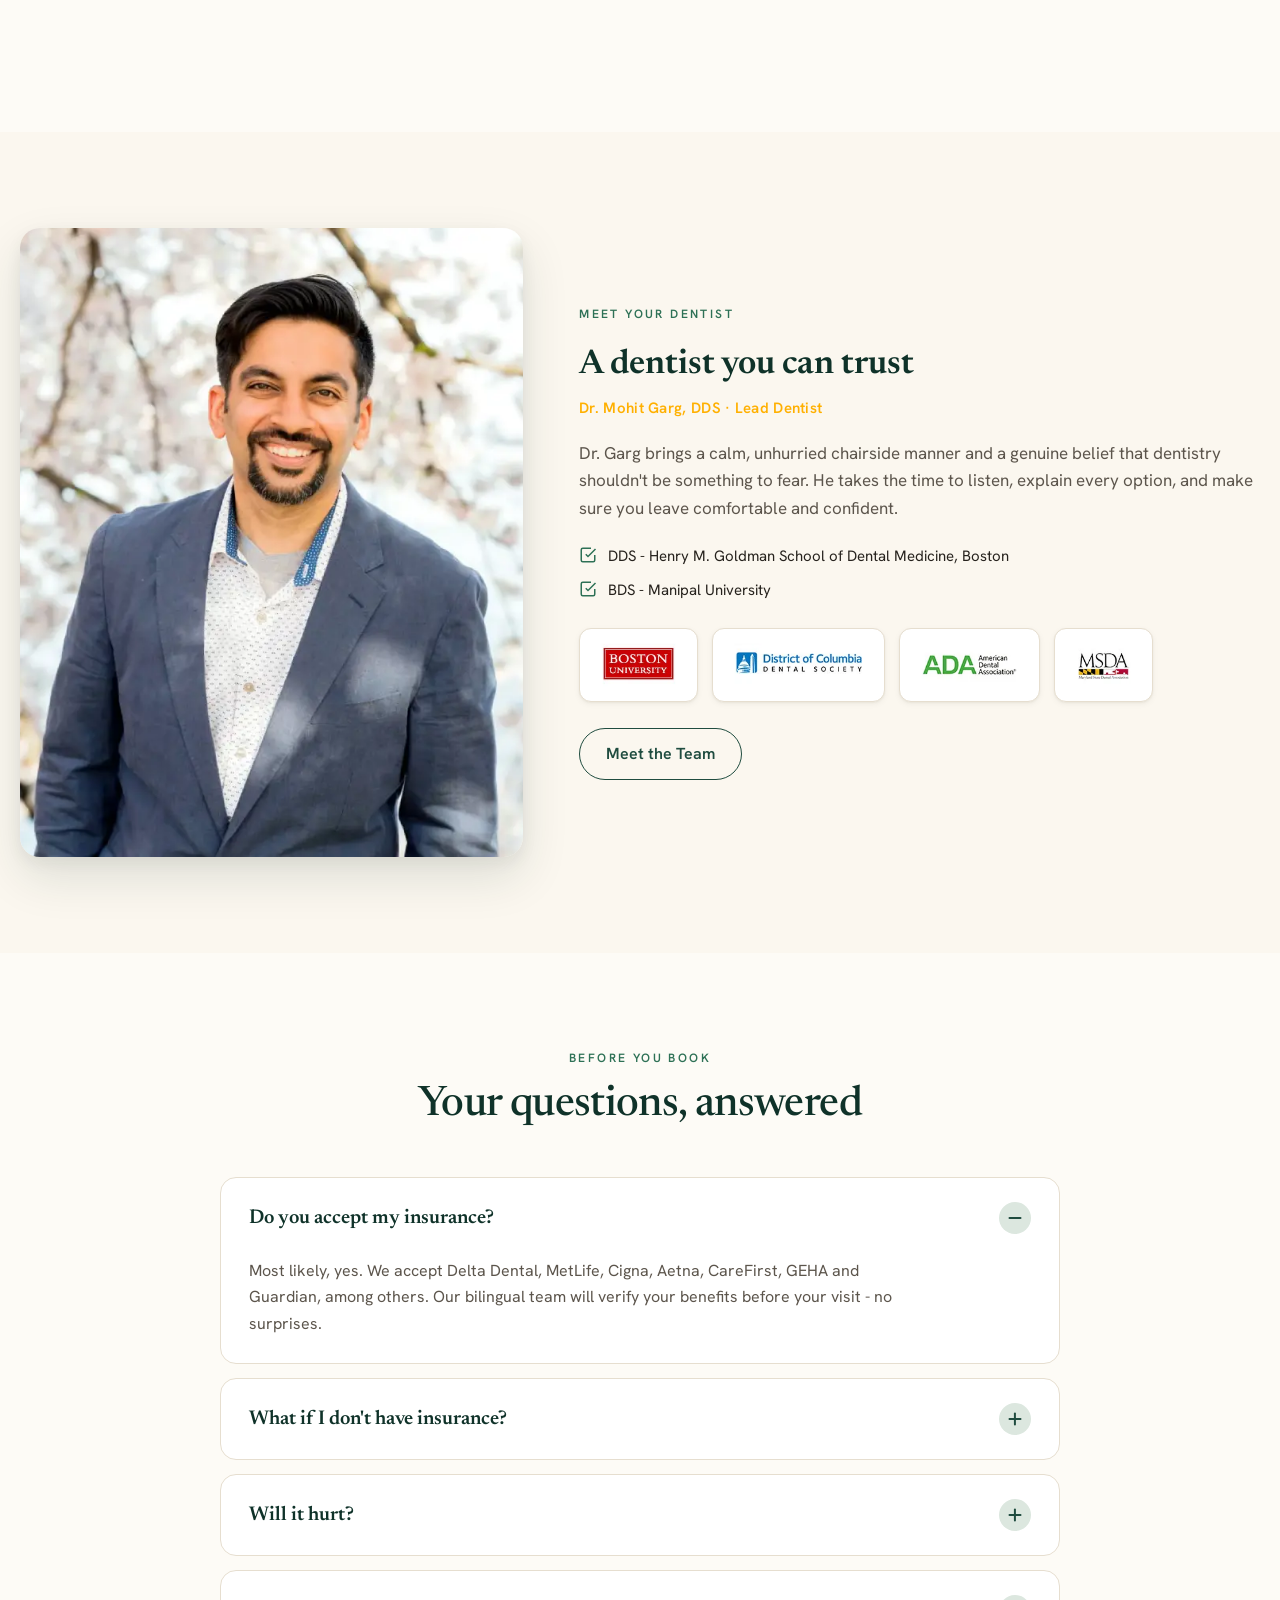
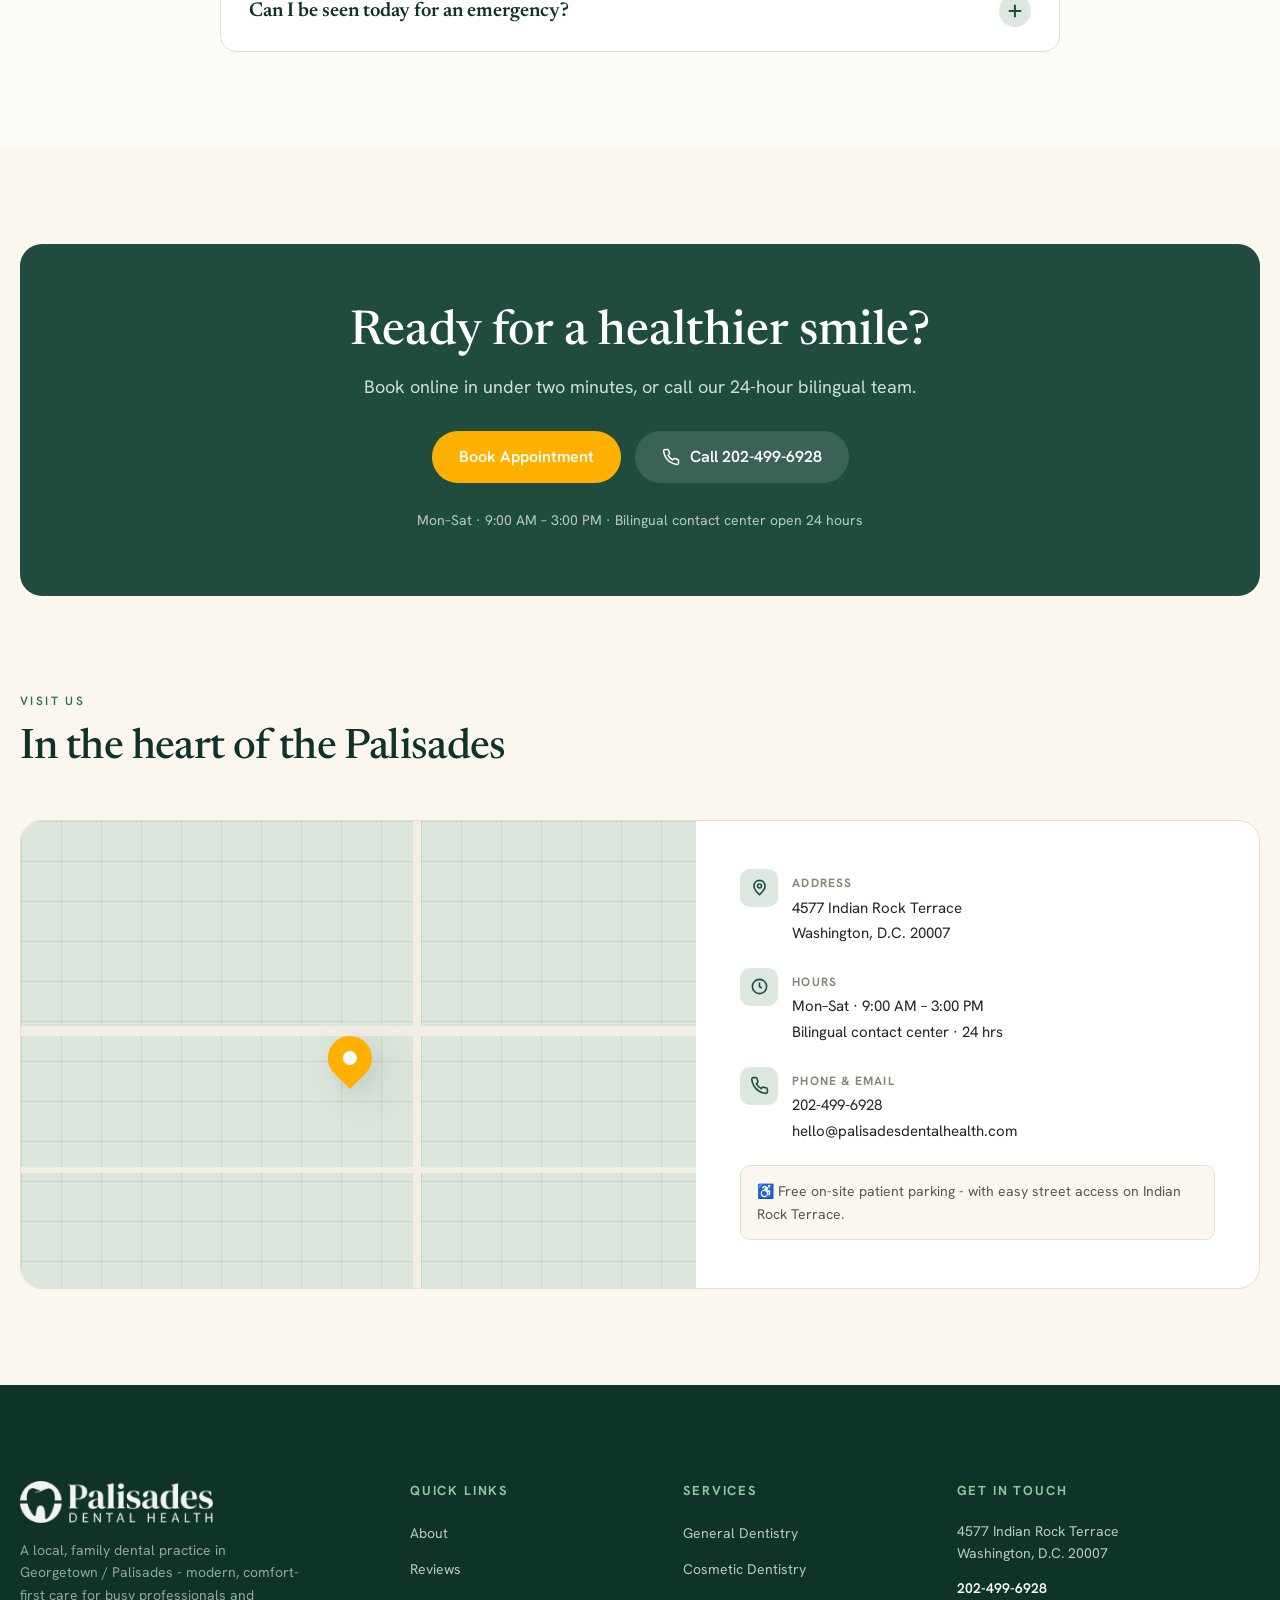
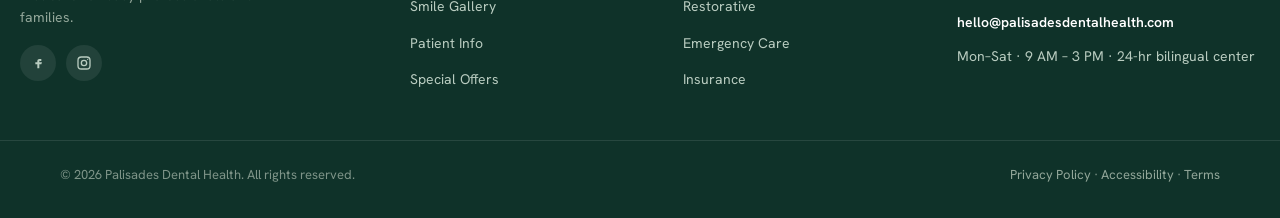
==== commit 4dcd684c: "update home page" ====
--- a/index.html
+++ b/index.html
@@ -60,7 +60,7 @@
           <header class="masthead">
             <div class="container">
               <div class="masthead__inner">
-                <a class="brand" href="#" aria-label="Palisades Dental Health home">
+                <a class="brand" href="index.html" aria-label="Palisades Dental Health home">
                   <img class="brand__logo" src="assets/palisades-logo.webp" alt="Palisades Dental Health" width="220" height="48">
                 </a>
                 <nav class="nav" aria-label="Primary">
@@ -72,7 +72,7 @@
                     </div>
                   </span>
                   <span class="nav__item nav__item--mega">
-                    <a class="nav__link" href="#">Services <svg viewBox="0 0 24 24" fill="none" stroke="currentColor" stroke-width="2.5"><path d="m6 9 6 6 6-6"/></svg></a>
+                    <a class="nav__link" href="services.html">Services <svg viewBox="0 0 24 24" fill="none" stroke="currentColor" stroke-width="2.5"><path d="m6 9 6 6 6-6"/></svg></a>
                     <div class="megamenu">
                       <div class="megamenu__inner">
                         <div class="megamenu__col">
@@ -141,7 +141,13 @@
                     </div>
                   </span>
                 </nav>
+
+                
                 <div class="masthead__actions">
+                  <a class="masthead__location-mobile" target="_blank" href="https://www.google.com/maps/place/Palisades+Dental+Health/@38.9113177,-77.0904253,17z/data=!4m6!3m5!1s0x89b7b7aba64c8ea3:0x75b7365bd32919a5!8m2!3d38.9113177!4d-77.0878504!16s%2Fg%2F11vm9hclll?entry=ttu&g_ep=EgoyMDI1MDgxMC4wIKXMDSoASAFQAw%3D%3D">
+                    <svg viewBox="0 0 24 24" fill="none" stroke="currentColor" stroke-width="2"><path d="M12 21s-7-6.5-7-11a7 7 0 0 1 14 0c0 4.5-7 11-7 11Z"></path><circle cx="12" cy="10" r="2.5"></circle></svg>
+                  </a>
+
                   <a class="masthead__phone-mobile" href="tel:2024996928">
                     <svg viewBox="0 0 24 24" fill="none" stroke="currentColor" stroke-width="2"><path d="M22 16.9v3a2 2 0 0 1-2.2 2 19.8 19.8 0 0 1-8.6-3 19.5 19.5 0 0 1-6-6 19.8 19.8 0 0 1-3-8.6A2 2 0 0 1 4.1 2h3a2 2 0 0 1 2 1.7c.1 1 .4 2 .7 2.9a2 2 0 0 1-.5 2.1L8.1 9.9a16 16 0 0 0 6 6l1.2-1.2a2 2 0 0 1 2.1-.5c.9.3 1.9.6 2.9.7a2 2 0 0 1 1.7 2Z"/></svg>
                   </a>
@@ -205,7 +211,7 @@
                   <p class="hero__sub">Same-day emergency care. Ppo insurances accepted. Evening &amp; weekend hours - built around busy schedules.</p>
                   <div class="hero__cta">
                     <a class="btn btn--primary" target="_blank" href="https://share.google/ndkP7ydHJ0WyoA7s1">Book Appointment</a>
-                    <a class="btn btn--secondary" href="#offers">New Patient Specials</a>
+                    <a class="btn btn--secondary" href="special-offers.html">New Patient Specials</a>
                   </div>
                   <div class="hero__trust">
                     <div class="trust-rating">
@@ -216,7 +222,7 @@
                       </span>
                     </div>
                     <div class="trust-badge">
-                      <span class="trust-badge__seal">ADA</span>
+                      <span class="logo-chip" style="height:54px;padding:0 15px"><img src="assets/logos/cert-ada.png" alt="ADA — American Dental Association member" style="height:34px"></span>
                       <span class="trust-badge__txt">Member,<br>American Dental Assn.</span>
                     </div>
                   </div>
@@ -250,7 +256,7 @@
               </div>
               <div class="empathy__grid">
                 <article class="ecard ecard--cosmetic">
-                  <img class="ecard__media" src="https://images.unsplash.com/photo-1489278353717-f64c6ee8a4d2?q=80&w=800&auto=format&fit=crop" alt="Person smiling with confidence" loading="lazy">
+                  <div class="ecard__media"><img class="ecard__img" src="https://images.unsplash.com/photo-1489278353717-f64c6ee8a4d2?q=80&w=800&auto=format&fit=crop" alt="Person smiling with confidence" loading="lazy"></div>
                   <div class="ecard__body">
                     <p class="ecard__tag">Cosmetic</p>
                     <h3 class="ecard__quote">“I'm embarrassed to smile”</h3>
@@ -259,7 +265,7 @@
                   </div>
                 </article>
                 <article class="ecard ecard--emergency">
-                  <img class="ecard__media" src="https://images.unsplash.com/photo-1567516364473-233c4b6fcfbe?q=80&w=800&auto=format&fit=crop" alt="Reassured, comfortable patient" loading="lazy">
+                  <div class="ecard__media"><img class="ecard__img" src="https://images.unsplash.com/photo-1567516364473-233c4b6fcfbe?q=80&w=800&auto=format&fit=crop" alt="Reassured, comfortable patient" loading="lazy"></div>
                   <div class="ecard__body">
                     <p class="ecard__tag">Emergency</p>
                     <h3 class="ecard__quote">“I have pain or discomfort”</h3>
@@ -268,7 +274,7 @@
                   </div>
                 </article>
                 <article class="ecard ecard--general">
-                  <img class="ecard__media" src="https://images.unsplash.com/photo-1611695434369-a8f5d76ceb7b?q=80&w=800&auto=format&fit=crop" alt="Relaxed patient at a routine check-up" loading="lazy">
+                  <div class="ecard__media"><img class="ecard__img" src="https://images.unsplash.com/photo-1611695434369-a8f5d76ceb7b?q=80&w=800&auto=format&fit=crop" alt="Relaxed patient at a routine check-up" loading="lazy"></div>
                   <div class="ecard__body">
                     <p class="ecard__tag">General</p>
                     <h3 class="ecard__quote">“I haven't had a check-up in a while”</h3>
@@ -348,8 +354,14 @@
                   <p class="wcard__desc">Welcome offers that make your first visit easy.</p>
                 </article>
               </div>
-              <div class="why__insurers">
-                <span class="chip">Delta Dental</span><span class="chip">MetLife</span><span class="chip">Cigna</span><span class="chip">Aetna</span><span class="chip">CareFirst</span><span class="chip">GEHA</span><span class="chip">Guardian</span>
+              <div class="why__insurers logo-strip">
+                <span class="logo-chip"><img src="assets/logos/delta-dental.webp" alt="Delta Dental insurance accepted" loading="lazy"></span>
+                <span class="logo-chip"><img src="assets/logos/metlife.webp" alt="MetLife insurance accepted" loading="lazy"></span>
+                <span class="logo-chip"><img src="assets/logos/cigna.webp" alt="Cigna insurance accepted" loading="lazy"></span>
+                <span class="logo-chip"><img src="assets/logos/aetna.webp" alt="Aetna insurance accepted" loading="lazy"></span>
+                <span class="logo-chip"><img src="assets/logos/carefirst.webp" alt="CareFirst insurance accepted" loading="lazy"></span>
+                <span class="logo-chip"><img src="assets/logos/geha.webp" alt="GEHA insurance accepted" loading="lazy"></span>
+                <span class="logo-chip"><img src="assets/logos/guardian.webp" alt="Guardian insurance accepted" loading="lazy"></span>
               </div>
             </div>
           </section>
@@ -416,24 +428,22 @@
                   <div class="rcard__author"><span class="rcard__avatar">JP</span><span><span class="rcard__name">Jenna P.</span><br><span class="rcard__meta">Washington, D.C. · Google review</span></span></div>
                 </article>
               </div>
-              <div class="seals">
-                <span class="seal"><span class="seal__mark">ADA</span>American Dental Association</span>
-                <span class="seal"><span class="seal__mark">DC</span>D.C. Dental Society</span>
-                <span class="seal"><span class="seal__mark">MD</span>Maryland State Dental Assn.</span>
-                <span class="seal"><span class="seal__mark">AGD</span>Academy of General Dentistry</span>
+              <!-- Insurance logo marquee -->
+              <div class="marquee marquee--logos" aria-label="Insurances we accept">
+                <div class="marquee__track"><div class="marquee__item"><span class="logo-chip"><img src="assets/logos/delta-dental.webp" alt="Delta Dental insurance accepted" loading="lazy"></span><span class="logo-chip"><img src="assets/logos/metlife.webp" alt="MetLife insurance accepted" loading="lazy"></span><span class="logo-chip"><img src="assets/logos/cigna.webp" alt="Cigna insurance accepted" loading="lazy"></span><span class="logo-chip"><img src="assets/logos/aetna.webp" alt="Aetna insurance accepted" loading="lazy"></span><span class="logo-chip"><img src="assets/logos/carefirst.webp" alt="CareFirst insurance accepted" loading="lazy"></span><span class="logo-chip"><img src="assets/logos/geha.webp" alt="GEHA insurance accepted" loading="lazy"></span><span class="logo-chip"><img src="assets/logos/guardian.webp" alt="Guardian insurance accepted" loading="lazy"></span></div><div class="marquee__item"><span class="logo-chip"><img src="assets/logos/delta-dental.webp" alt="Delta Dental insurance accepted" loading="lazy"></span><span class="logo-chip"><img src="assets/logos/metlife.webp" alt="MetLife insurance accepted" loading="lazy"></span><span class="logo-chip"><img src="assets/logos/cigna.webp" alt="Cigna insurance accepted" loading="lazy"></span><span class="logo-chip"><img src="assets/logos/aetna.webp" alt="Aetna insurance accepted" loading="lazy"></span><span class="logo-chip"><img src="assets/logos/carefirst.webp" alt="CareFirst insurance accepted" loading="lazy"></span><span class="logo-chip"><img src="assets/logos/geha.webp" alt="GEHA insurance accepted" loading="lazy"></span><span class="logo-chip"><img src="assets/logos/guardian.webp" alt="Guardian insurance accepted" loading="lazy"></span></div></div>
               </div>
 
               <!-- Smile gallery teaser -->
               <div class="smiles">
                 <div class="smiles__head">
                   <h3 class="smiles__title">Smile Gallery - real before &amp; after</h3>
-                  <a class="link-arrow" href="#">View full gallery <svg viewBox="0 0 24 24" fill="none" stroke="currentColor" stroke-width="2.5"><path d="M5 12h14M13 6l6 6-6 6"/></svg></a>
+                  <a class="link-arrow" href="smile-gallery.html">View full gallery <svg viewBox="0 0 24 24" fill="none" stroke="currentColor" stroke-width="2.5"><path d="M5 12h14M13 6l6 6-6 6"/></svg></a>
                 </div>
                 <div class="smiles__grid">
-                  <img class="smile" src="https://images.unsplash.com/photo-1617812191081-2a24e3f30e45?q=80&w=500&auto=format&fit=crop" alt="Smile gallery - Before" loading="lazy">
-                  <img class="smile" src="https://images.unsplash.com/photo-1609840113929-b130355987e1?q=80&w=500&auto=format&fit=crop" alt="Smile gallery - After" loading="lazy">
-                  <img class="smile" src="https://images.unsplash.com/photo-1647125288686-4ba242f98bbb?q=80&w=500&auto=format&fit=crop" alt="Smile gallery - Before" loading="lazy">
-                  <img class="smile" src="https://images.unsplash.com/photo-1489278353717-f64c6ee8a4d2?q=80&w=500&auto=format&fit=crop" alt="Smile gallery - After" loading="lazy">
+                  <a class="smile" href="smile-gallery.html" data-label="Before &amp; After"><img src="https://images.unsplash.com/photo-1617812191081-2a24e3f30e45?q=80&w=500&auto=format&fit=crop" alt="Smile gallery - Before" loading="lazy"></a>
+                  <a class="smile" href="smile-gallery.html" data-label="Before &amp; After"><img src="https://images.unsplash.com/photo-1609840113929-b130355987e1?q=80&w=500&auto=format&fit=crop" alt="Smile gallery - After" loading="lazy"></a>
+                  <a class="smile" href="smile-gallery.html" data-label="Before &amp; After"><img src="https://images.unsplash.com/photo-1647125288686-4ba242f98bbb?q=80&w=500&auto=format&fit=crop" alt="Smile gallery - Before" loading="lazy"></a>
+                  <a class="smile" href="smile-gallery.html" data-label="Before &amp; After"><img src="https://images.unsplash.com/photo-1489278353717-f64c6ee8a4d2?q=80&w=500&auto=format&fit=crop" alt="Smile gallery - After" loading="lazy"></a>
                 </div>
               </div>
             </div>
@@ -453,11 +463,11 @@
                     <li class="team__cred"><svg viewBox="0 0 24 24" fill="none" stroke="currentColor" stroke-width="2"><path d="m9 11 3 3L22 4M21 12v7a2 2 0 0 1-2 2H5a2 2 0 0 1-2-2V5a2 2 0 0 1 2-2h11"/></svg>DDS - Henry M. Goldman School of Dental Medicine, Boston</li>
                     <li class="team__cred"><svg viewBox="0 0 24 24" fill="none" stroke="currentColor" stroke-width="2"><path d="m9 11 3 3L22 4M21 12v7a2 2 0 0 1-2 2H5a2 2 0 0 1-2-2V5a2 2 0 0 1 2-2h11"/></svg>BDS - Manipal University</li>
                   </ul>
-                  <div class="team__assoc">
-                    <span class="seal"><span class="seal__mark">ADA</span>American Dental Assn.</span>
-                    <span class="seal"><span class="seal__mark">DC</span>D.C. Dental Society</span>
-                    <span class="seal"><span class="seal__mark">MD</span>Maryland State Dental Assn.</span>
-                    <span class="seal"><span class="seal__mark">AGD</span>Academy of General Dentistry</span>
+                  <div class="team__assoc logo-strip logo-strip--cert">
+                    <span class="logo-chip"><img src="assets/logos/cert-boston-university.png" alt="Boston University" loading="lazy"></span>
+                    <span class="logo-chip"><img src="assets/logos/cert-dc-dental-society.png" alt="District of Columbia Dental Society" loading="lazy"></span>
+                    <span class="logo-chip"><img src="assets/logos/cert-ada.png" alt="American Dental Association" loading="lazy"></span>
+                    <span class="logo-chip"><img src="assets/logos/cert-msda.png" alt="Maryland State Dental Association" loading="lazy"></span>
                   </div>
                   <a class="btn btn--secondary" href="#">Meet the Team</a>
                 </div>
--- a/css/styles.css
+++ b/css/styles.css
@@ -135,9 +135,9 @@
 .nav{display:flex;align-items:center;gap:22px;margin-left:8px;}
 .nav__item{display:flex;align-items:center;}
 .nav__link{font-size:15px;font-weight:500;color:var(--ink);display:inline-flex;align-items:center;gap:5px;cursor:pointer;white-space:nowrap;}
-.nav__item--drop{position:relative;}
-.dropmenu{position:absolute;top:100%;left:0;min-width:210px;background:#fff;border:1px solid var(--line);box-shadow:var(--sh-lg);border-radius:0 0 var(--r-md) var(--r-md);padding:10px;opacity:0;visibility:hidden;transform:translateY(6px);transition:opacity .18s ease,transform .18s ease,visibility .18s ease;z-index:45;}
-.dropmenu::before{content:"";position:absolute;left:0;right:0;top:-22px;height:22px;}
+/* .nav__item--drop{position:relative;} */
+.dropmenu{position:absolute;top:100%;min-width:210px;background:#fff;border:1px solid var(--line);box-shadow:var(--sh-lg);border-radius:0 0 var(--r-md) var(--r-md);padding:10px;opacity:0;visibility:hidden;transform:translateY(6px);transition:opacity .18s ease,transform .18s ease,visibility .18s ease;z-index:45;}
+.dropmenu::before{content:"";position:absolute;left:0;right:0;top:-34px;height:34px;}
 .nav__item--drop:hover .dropmenu,.nav__item--drop:focus-within .dropmenu{opacity:1;visibility:visible;transform:translateY(0);}
 .nav__item--drop:hover .nav__link svg,.nav__item--drop:focus-within .nav__link svg{transform:rotate(180deg);}
 .dropmenu__link{display:block;font-size:15px;color:var(--ink-70);padding:9px 12px;border-radius:8px;white-space:nowrap;}
@@ -160,6 +160,8 @@
 .masthead__phone-desktop svg{width:16px;height:16px;color:var(--teal-500);}
 .masthead__phone-mobile{display:none;align-items:center;gap:8px;font-weight:700;color:var(--teal-900);font-size:16px;}
 .masthead__phone-mobile svg{width:16px;height:16px;color:var(--teal-500);}
+.masthead__location-mobile{display:none;align-items:center;gap:8px;font-weight:700;color:var(--teal-900);font-size:16px;}
+.masthead__location-mobile svg{width:16px;height:16px;color:var(--teal-500);}
 .burger{display:none;width:44px;height:44px;border:1px solid var(--line);border-radius:12px;background:var(--surface);align-items:center;justify-content:center;flex-direction:column;gap:4px;}
 .burger span{width:18px;height:2px;background:var(--teal-900);border-radius:2px;}
 
@@ -199,7 +201,11 @@
 .empathy__grid{display:grid;grid-template-columns:repeat(3,1fr);gap:26px;}
 .ecard{background:#fff;border:1px solid var(--line);border-radius:var(--r-lg);overflow:hidden;display:flex;flex-direction:column;transition:transform .18s ease,box-shadow .18s ease;}
 .ecard:hover{transform:translateY(-4px);box-shadow:var(--sh-lg);}
-.ecard__media{aspect-ratio:16/11;border-radius:0;}
+.ecard:hover .link-arrow{color:var(--coral);}
+.ecard:hover .link-arrow svg{transform:translateX(4px);}
+.ecard__media{aspect-ratio:16/11;border-radius:0;overflow:hidden;}
+.ecard__img{width:100%;height:100%;object-fit:cover;display:block;transition:transform .5s cubic-bezier(.2,.7,.2,1);}
+.ecard:hover .ecard__img{transform:scale(1.06);}
 .ecard__body{padding:26px 26px 28px;display:flex;flex-direction:column;gap:12px;flex:1;}
 .ecard__tag{font-size:11px;letter-spacing:.16em;text-transform:uppercase;font-weight:700;}
 .ecard--cosmetic .ecard__tag{color:var(--coral);}
@@ -271,7 +277,13 @@
 .smiles__head{display:flex;align-items:flex-end;justify-content:space-between;gap:20px;margin-bottom:24px;}
 .smiles__title{font-family:var(--serif);font-size:26px;font-weight:600;color:var(--teal-900);}
 .smiles__grid{display:grid;grid-template-columns:repeat(4,1fr);gap:16px;}
-.smile{aspect-ratio:1;border-radius:var(--r-md);}
+.smile{aspect-ratio:1;border-radius:var(--r-md);position:relative;overflow:hidden;display:block;}
+.smile img{width:100%;height:100%;object-fit:cover;display:block;transition:transform .5s cubic-bezier(.2,.7,.2,1);}
+.smile::after{content:"";position:absolute;inset:0;background:linear-gradient(180deg,rgba(15,50,41,0) 45%,rgba(15,50,41,.55));opacity:0;transition:opacity .3s ease;}
+.smile::before{content:attr(data-label);position:absolute;left:50%;top:50%;transform:translate(-50%,-50%) scale(.9);z-index:2;font-family:var(--sans);font-weight:600;font-size:14px;color:var(--teal-900);background:#fff;padding:9px 18px;border-radius:var(--r-pill);box-shadow:var(--sh-md);opacity:0;transition:opacity .3s ease,transform .3s cubic-bezier(.2,.7,.2,1);white-space:nowrap;}
+.smile:hover img{transform:scale(1.08);}
+.smile:hover::after{opacity:1;}
+.smile:hover::before{opacity:1;transform:translate(-50%,-50%) scale(1);}
 
 /* -- Team -- */
 .team{display:grid;grid-template-columns:.85fr 1.15fr;gap:56px;align-items:center;}
@@ -403,7 +415,6 @@
 .drawer.is-open .drawer__scrim{opacity:1;}
 .drawer.is-open .drawer__panel{transform:none;}
 .drawer__top{display:flex;align-items:center;justify-content:space-between;padding:6px 4px 14px;border-bottom:1px solid var(--line);}
-.drawer__top .brand__logo{height:40px;}
 .drawer__close{width:42px;height:42px;border:none;background:none;font-size:28px;line-height:1;color:var(--teal-900);cursor:pointer;}
 .drawer__nav{display:flex;flex-direction:column;padding:6px 0;}
 .drawer__link,.drawer__toggle{display:flex;align-items:center;justify-content:space-between;width:100%;background:none;border:none;text-align:left;font-family:var(--sans);font-size:17px;font-weight:600;color:var(--teal-900);padding:15px 6px;border-bottom:1px solid var(--line);cursor:pointer;}
@@ -432,6 +443,7 @@
 @media (max-width:1140px){
 .masthead__phone-mobile{display:inline-flex;}
 .masthead__phone-desktop{display:none;}
+.masthead__location-mobile{display:inline-flex; margin-right: 4px;}
 }
 
 @media (max-width:991px){
@@ -505,14 +517,888 @@
 }
 
 @media (max-width:768px){
-
   .brand__logo{
     width: 150px;
     height: 32px;
   }
 }
 
+@media (max-width:576px){
+  .brand__logo{
+    width: 130px;
+    height: auto;
+  }
+  .masthead__actions .btn{
+    font-size: 12px;
+  }
+}
+
 @media (max-width:420px){
   .hero__title{font-size:30px;}
   .h-section{font-size:25px;}
 }
+
+
+/* ============================================================
+   SERVICES INDEX PAGE
+   ============================================================ */
+/* -- Page hero (compact) -- */
+.page-hero{position:relative;overflow:hidden;background:var(--teal-900);}
+.page-hero__img{position:absolute;inset:0;width:100%;height:100%;object-fit:cover;}
+.page-hero__overlay{position:absolute;inset:0;background:linear-gradient(90deg,rgba(15,50,41,.92) 0%,rgba(15,50,41,.72) 55%,rgba(15,50,41,.35) 100%);}
+.page-hero__inner{position:relative;z-index:2;padding:var(--s6) 60px;}
+.page-hero__crumb{display:flex;align-items:center;gap:8px;font-size:13px;font-weight:600;color:#B9CCC0;margin-bottom:18px;}
+.page-hero__crumb a{color:#B9CCC0;}
+.page-hero__crumb a:hover{color:#fff;}
+.page-hero__crumb svg{width:14px;height:14px;opacity:.6;}
+.page-hero__title{font-family:var(--serif);font-weight:500;font-size:58px;line-height:1.02;letter-spacing:-.02em;color:#fff;}
+.page-hero__sub{font-size:19px;color:#DDE7E0;margin-top:16px;max-width:560px;line-height:1.5;}
+
+/* -- Two-column layout: sidebar + cards -- */
+.svc-layout{display:grid;grid-template-columns:280px 1fr;gap:48px;align-items:start;}
+.svc-sidebar{position:sticky;top:100px;display:flex;flex-direction:column;gap:14px;}
+.svc-sidebar__label{font-size:12px;letter-spacing:.16em;text-transform:uppercase;font-weight:700;color:var(--ink-45);margin-bottom:2px;}
+.svc-filter{display:flex;flex-direction:column;gap:8px;background:#fff;border:1px solid var(--line);border-radius:var(--r-lg);padding:12px;box-shadow:var(--sh-sm);}
+.svc-filter__chip{display:flex;align-items:center;justify-content:space-between;gap:10px;width:100%;font-size:15px;font-weight:600;color:var(--ink-70);background:transparent;border:none;border-radius:12px;padding:13px 16px;text-align:left;cursor:pointer;transition:background .15s ease,color .15s ease;}
+.svc-filter__chip:hover{background:var(--surface);color:var(--teal-700);}
+.svc-filter__chip.is-active{background:var(--teal-700);color:#fff;}
+.svc-filter__chip.is-active.svc-filter__chip--emergency{background:var(--emergency);}
+.svc-filter__n{font-size:12px;font-weight:700;color:var(--ink-45);background:var(--surface);border-radius:var(--r-pill);padding:2px 9px;min-width:24px;text-align:center;}
+.svc-filter__chip.is-active .svc-filter__n{color:#fff;background:rgba(255,255,255,.22);}
+.svc-sidebar__help{background:var(--teal-100);border-radius:var(--r-lg);padding:22px 20px;}
+.svc-sidebar__help-title{font-family:var(--serif);font-size:19px;font-weight:600;color:var(--teal-900);margin-bottom:6px;}
+.svc-sidebar__help p{font-size:14px;color:var(--ink-70);line-height:1.5;margin-bottom:14px;}
+.svc-sidebar__phone{display:inline-flex;align-items:center;gap:8px;font-weight:700;color:var(--teal-900);font-size:16px;}
+.svc-sidebar__phone svg{width:16px;height:16px;color:var(--teal-500);}
+
+/* -- Category group -- */
+.svc-group{margin-bottom:var(--s6);scroll-margin-top:120px;}
+.svc-group__head{display:flex;align-items:center;gap:20px;margin-bottom:var(--s4);}
+.svc-group__title{font-family:var(--serif);font-size:34px;font-weight:600;color:var(--teal-900);white-space:nowrap;}
+.svc-group__title--emergency{color:var(--emergency);}
+.svc-group__rule{flex:1;height:1px;background:var(--line);}
+
+/* -- Service card -- */
+.svc-cards{display:grid;grid-template-columns:repeat(2,1fr);gap:26px;}
+.svc-cardx{display:flex;flex-direction:column;background:#fff;border:1px solid var(--line);border-radius:var(--r-lg);overflow:hidden;transition:transform .22s cubic-bezier(.2,.7,.2,1),box-shadow .22s ease,border-color .22s ease;}
+.svc-cardx:hover{transform:translateY(-8px);box-shadow:var(--sh-lg);border-color:transparent;}
+.svc-cardx__media{position:relative;aspect-ratio:3/2;overflow:hidden;}
+.svc-cardx__img{width:100%;height:100%;object-fit:cover;transition:transform .5s cubic-bezier(.2,.7,.2,1);}
+.svc-cardx:hover .svc-cardx__img{transform:scale(1.06);}
+.svc-cardx__tag{position:absolute;left:14px;top:14px;font-size:11px;letter-spacing:.1em;text-transform:uppercase;font-weight:700;color:#fff;background:rgba(15,50,41,.72);backdrop-filter:blur(4px);padding:6px 12px;border-radius:var(--r-pill);}
+.svc-cardx--emergency .svc-cardx__tag{background:rgba(178,58,46,.82);}
+.svc-cardx__body{padding:24px 26px 26px;display:flex;flex-direction:column;gap:10px;flex:1;}
+.svc-cardx__title{font-family:var(--serif);font-size:23px;font-weight:600;color:var(--teal-900);line-height:1.15;}
+.svc-cardx__desc{font-size:15px;color:var(--ink-70);line-height:1.55;flex:1;}
+.svc-cardx__more{display:inline-flex;align-items:center;gap:8px;font-weight:600;font-size:15px;color:var(--coral);margin-top:6px;}
+.svc-cardx__more svg{width:16px;height:16px;transition:transform .18s ease;}
+.svc-cardx:hover .svc-cardx__more svg{transform:translateX(4px);}
+.svc-cardx--emergency .svc-cardx__more{color:var(--emergency);}
+
+/* -- Empty state -- */
+.svc-empty{text-align:center;padding:var(--s6) 0;color:var(--ink-45);font-size:17px;}
+.svc-empty[hidden]{display:none;}
+
+@media (min-width:1180px){
+  .svc-cards{grid-template-columns:repeat(3,1fr);}
+}
+@media (max-width:991px){
+  .page-hero__overlay{background:linear-gradient(180deg,rgba(15,50,41,.82),rgba(15,50,41,.72));}
+  .page-hero__title{font-size:38px;}
+  .page-hero__sub{font-size:16px;}
+  .page-hero__inner{padding:var(--s5) 20px;}
+  .svc-layout{grid-template-columns:1fr;gap:28px;}
+  .svc-sidebar{position:static;}
+  .svc-filter{flex-direction:row;flex-wrap:wrap;}
+  .svc-filter__chip{width:auto;}
+  .svc-sidebar__cta,.svc-sidebar__help{display:none;}
+  .svc-cards{grid-template-columns:1fr 1fr;gap:18px;}
+  .svc-group__title{font-size:26px;}
+}
+@media (max-width:560px){
+  .svc-cards{grid-template-columns:1fr;}
+  .svc-filter__chip{flex:1;justify-content:center;}
+  .svc-filter__n{display:none;}
+}
+
+
+/* ============================================================
+   ABOUT PAGE
+   ============================================================ */
+/* -- Bio -- */
+.about-bio__grid{display:grid;grid-template-columns:.85fr 1.15fr;gap:60px;align-items:start;}
+.about-bio__media{position:relative;}
+.about-bio__photo{width:100%;aspect-ratio:4/5;object-fit:cover;border-radius:var(--r-lg);box-shadow:var(--sh-lg);}
+.about-bio__badge{position:absolute;right:-20px;bottom:28px;background:#fff;border-radius:var(--r-md);box-shadow:var(--sh-lg);padding:18px 22px;display:flex;align-items:center;gap:14px;}
+.about-bio__badge-num{font-family:var(--serif);font-size:40px;font-weight:600;color:var(--coral);line-height:1;}
+.about-bio__badge-txt{font-size:13px;color:var(--ink-70);line-height:1.35;font-weight:600;}
+.about-bio__title{font-family:var(--serif);font-weight:600;font-size:42px;line-height:1.1;letter-spacing:-.01em;color:var(--teal-900);margin-bottom:24px;}
+.about-bio__body p{font-size:17px;color:var(--ink-70);line-height:1.7;margin-bottom:18px;}
+.about-bio__body p strong{color:var(--ink);font-weight:600;}
+.about-bio__assoc{display:flex;flex-wrap:wrap;gap:12px;margin-top:28px;padding-top:26px;border-top:1px solid var(--line);}
+
+/* -- Marquee -- */
+.marquee{overflow:hidden;background:var(--teal-900);border-top:1px solid rgba(255,255,255,.08);border-bottom:1px solid rgba(255,255,255,.08);}
+.marquee__track{display:flex;width:max-content;gap:0;animation:marquee 38s linear infinite;}
+.marquee:hover .marquee__track{animation-play-state:paused;}
+.marquee__item{display:flex;align-items:center;gap:44px;padding:26px 0;}
+.marquee__word{font-family:var(--serif);font-size:26px;font-weight:500;color:#EAF0EC;letter-spacing:.01em;padding-left:44px;white-space:nowrap;}
+.marquee__dot{width:8px;height:8px;border-radius:50%;background:var(--coral);flex:none;}
+@keyframes marquee{from{transform:translateX(0);}to{transform:translateX(-50%);}}
+@media (prefers-reduced-motion:reduce){.marquee__track{animation:none;}}
+
+/* -- Values cards -- */
+.values{background:var(--teal-900);}
+.values .eyebrow{color:#8FC7A0;}
+.values__title{font-family:var(--serif);font-weight:500;font-size:44px;line-height:1.08;color:#fff;}
+.values__title em{font-style:italic;color:var(--coral);}
+.values__grid{display:grid;grid-template-columns:repeat(4,1fr);gap:22px;margin-top:var(--s5);}
+.vcard{background:rgba(255,255,255,.04);border:1px solid rgba(255,255,255,.1);border-radius:var(--r-lg);padding:34px 30px;transition:transform .22s ease,background .22s ease,border-color .22s ease;}
+.vcard:hover{transform:translateY(-6px);background:rgba(255,255,255,.07);border-color:var(--coral);}
+.vcard__icon{width:52px;height:52px;border-radius:14px;background:rgba(255,255,255,.08);color:#EBD9B6;display:grid;place-items:center;margin-bottom:22px;}
+.vcard__icon svg{width:26px;height:26px;}
+.vcard__title{font-family:var(--serif);font-size:24px;font-weight:600;color:#fff;margin-bottom:10px;}
+.vcard__desc{font-size:15px;color:#B9CCC0;line-height:1.6;}
+
+/* -- Practice bento gallery -- */
+.practice__head{display:flex;align-items:flex-end;justify-content:space-between;gap:24px;margin-bottom:var(--s4);}
+.practice__grid{display:grid;grid-template-columns:1.4fr 1fr 1fr;grid-template-rows:1fr 1fr;gap:20px;}
+.practice__cell{border-radius:var(--r-lg);overflow:hidden;position:relative;}
+.practice__cell img{width:100%;height:100%;object-fit:cover;transition:transform .5s cubic-bezier(.2,.7,.2,1);}
+.practice__cell:hover img{transform:scale(1.05);}
+.practice__cell--big{grid-row:1 / span 2;min-height:420px;}
+.practice__cell-cap{position:absolute;left:16px;bottom:14px;font-size:13px;font-weight:600;color:#fff;background:rgba(15,50,41,.62);backdrop-filter:blur(4px);padding:6px 12px;border-radius:var(--r-pill);}
+
+/* -- Stats strip -- */
+.stats__grid{display:grid;grid-template-columns:repeat(4,1fr);gap:26px;}
+.statx{text-align:center;padding:12px;}
+.statx__num{font-family:var(--serif);font-size:52px;font-weight:600;color:var(--teal-700);line-height:1;}
+.statx__label{font-size:15px;color:var(--ink-70);margin-top:10px;}
+
+@media (max-width:991px){
+  .about-bio__grid{grid-template-columns:1fr;gap:32px;}
+  .about-bio__title{font-size:30px;}
+  .about-bio__badge{right:16px;}
+  .marquee__word{font-size:20px;padding-left:32px;}
+  .marquee__item{gap:32px;}
+  .values__title{font-size:30px;}
+  .values__grid{grid-template-columns:1fr 1fr;gap:16px;}
+  .practice__grid{grid-template-columns:1fr 1fr;grid-template-rows:none;}
+  .practice__cell--big{grid-row:auto;grid-column:1 / -1;min-height:280px;}
+  .practice__head{flex-direction:column;align-items:flex-start;}
+  .stats__grid{grid-template-columns:1fr 1fr;gap:20px;}
+  .statx__num{font-size:42px;}
+}
+@media (max-width:560px){
+  .values__grid{grid-template-columns:1fr;}
+  .practice__grid{grid-template-columns:1fr;}
+}
+
+
+/* ============================================================
+   BRAND / CERTIFICATION LOGOS
+   ============================================================ */
+.logo-strip{display:flex;flex-wrap:wrap;gap:14px;align-items:center;}
+.logo-chip{background:#fff;border-radius:12px;padding:0 16px;height:66px;display:grid;place-items:center;box-shadow:var(--sh-sm);border:1px solid var(--line);}
+.logo-chip img{height:38px;width:auto;max-width:150px;object-fit:contain;display:block;}
+/* certifications: a touch taller for legibility */
+.logo-strip--cert .logo-chip{height:74px;padding:0 18px;}
+.logo-strip--cert .logo-chip img{height:50px;max-width:172px;}
+/* on dark teal band, chips keep white bg (logos are full-color) */
+.why__insurers.logo-strip{margin-top:var(--s5);padding-top:var(--s4);border-top:1px solid rgba(255,255,255,.1);}
+
+@media (max-width:560px){
+  .logo-chip{height:56px;padding:0 14px;}
+  .logo-chip img{height:30px;max-width:112px;}
+  .logo-strip--cert .logo-chip{height:62px;}
+  .logo-strip--cert .logo-chip img{height:38px;max-width:130px;}
+}
+
+/* -- Insurance logo marquee (contained, no background, edge fade) -- */
+.marquee--logos{border-radius:0;background:transparent;border:none;margin-top:var(--s5);margin-bottom:var(--s6);-webkit-mask-image:linear-gradient(90deg,transparent 0,#000 7%,#000 93%,transparent 100%);mask-image:linear-gradient(90deg,transparent 0,#000 7%,#000 93%,transparent 100%);}
+.marquee--logos .marquee__track{animation-duration:34s;}
+.marquee--logos .marquee__item{gap:20px;padding:20px 10px;}
+.marquee--logos .logo-chip{height:62px;padding:0 22px;flex:none;}
+.marquee--logos .logo-chip img{height:34px;max-width:140px;}
+
+
+/* ============================================================
+   SMILE GALLERY — before/after compare
+   ============================================================ */
+.compare__grid{display:grid;grid-template-columns:repeat(3,1fr);gap:24px;}
+.cmp{border-radius:var(--r-lg);overflow:hidden;box-shadow:var(--sh-md);background:var(--sand);}
+.cmp__frame{position:relative;aspect-ratio:3/2;overflow:hidden;user-select:none;touch-action:pan-y;cursor:ew-resize;}
+.cmp__img{position:absolute;inset:0;width:100%;height:100%;object-fit:cover;pointer-events:none;-webkit-user-drag:none;}
+.cmp__after{z-index:1;}
+.cmp__before{z-index:2;clip-path:inset(0 50% 0 0);}
+.cmp__tag{position:absolute;top:16px;z-index:3;font-size:11px;letter-spacing:.14em;text-transform:uppercase;font-weight:700;padding:6px 14px;border-radius:var(--r-pill);backdrop-filter:blur(4px);}
+.cmp__tag--before{left:16px;color:#fff;background:rgba(15,50,41,.72);}
+.cmp__tag--after{right:16px;color:var(--teal-900);background:rgba(255,255,255,.86);}
+.cmp__divider{position:absolute;top:0;bottom:0;left:50%;width:3px;background:#fff;z-index:4;transform:translateX(-50%);box-shadow:0 0 0 1px rgba(15,50,41,.08);pointer-events:none;}
+.cmp__handle{position:absolute;top:50%;left:50%;z-index:5;width:46px;height:46px;border-radius:50%;background:#fff;box-shadow:var(--sh-lg);transform:translate(-50%,-50%);display:grid;place-items:center;color:var(--teal-900);pointer-events:none;}
+.cmp__handle svg{width:22px;height:22px;}
+.cmp__range{position:absolute;inset:0;z-index:6;width:100%;height:100%;margin:0;opacity:0;cursor:ew-resize;}
+.cmp__caption{padding:22px 26px 24px;}
+.cmp__title{font-family:var(--serif);font-size:20px;font-weight:600;color:var(--teal-900);}
+.cmp__caption{padding:20px 22px 22px;}
+.cmp__meta{font-size:13px;color:var(--ink-45);margin-top:5px;}
+.cmp__desc{font-size:15px;color:var(--ink-70);line-height:1.55;margin-top:10px;}
+
+/* full-bleed photo marquee (used on smile gallery) */
+.marquee--photos{background:transparent;border:none;-webkit-mask-image:linear-gradient(90deg,transparent 0,#000 6%,#000 94%,transparent 100%);mask-image:linear-gradient(90deg,transparent 0,#000 6%,#000 94%,transparent 100%);}
+.marquee--photos .marquee__track{animation-duration:46s;gap:0;}
+.marquee--photos .marquee__item{gap:20px;padding:8px 10px;}
+.marquee__photo{width:260px;height:180px;border-radius:var(--r-md);object-fit:cover;flex:none;box-shadow:var(--sh-sm);}
+
+@media (max-width:991px){
+  .compare__grid{grid-template-columns:1fr 1fr;gap:22px;}
+  .marquee__photo{width:200px;height:140px;}
+}
+@media (max-width:600px){
+  .compare__grid{grid-template-columns:1fr;}
+  .cmp__frame{aspect-ratio:3/2;}
+}
+
+
+/* ============================================================
+   BLOG PAGE
+   ============================================================ */
+/* filter pills */
+.blog-filter{display:flex;flex-wrap:wrap;gap:10px;margin-bottom:var(--s5);}
+.blog-filter__chip{font-size:14px;font-weight:600;color:var(--ink-70);background:#fff;border:1.5px solid var(--line);border-radius:var(--r-pill);padding:10px 18px;cursor:pointer;transition:background .15s ease,color .15s ease,border-color .15s ease;}
+.blog-filter__chip:hover{border-color:var(--teal-500);color:var(--teal-700);}
+.blog-filter__chip.is-active{background:var(--teal-700);border-color:var(--teal-700);color:#fff;}
+
+/* featured */
+.feature{display:grid;grid-template-columns:1.15fr .85fr;gap:0;background:#fff;border:1px solid var(--line);border-radius:var(--r-lg);overflow:hidden;box-shadow:var(--sh-md);margin-bottom:var(--s6);}
+.feature[hidden]{display:none;}
+.feature__media{position:relative;min-height:380px;overflow:hidden;}
+.feature__media img{width:100%;height:100%;object-fit:cover;transition:transform .6s cubic-bezier(.2,.7,.2,1);}
+.feature:hover .feature__media img{transform:scale(1.04);}
+.feature__badge{position:absolute;left:20px;top:20px;font-size:11px;letter-spacing:.14em;text-transform:uppercase;font-weight:700;color:#fff;background:var(--coral);padding:7px 15px;border-radius:var(--r-pill);}
+.feature__body{padding:48px 44px;display:flex;flex-direction:column;justify-content:center;}
+.feature__meta{display:flex;align-items:center;gap:10px;font-size:13px;color:var(--ink-45);margin-bottom:16px;}
+.feature__cat{color:var(--teal-500);font-weight:700;text-transform:uppercase;letter-spacing:.1em;font-size:12px;}
+.feature__title{font-family:var(--serif);font-size:36px;font-weight:600;line-height:1.12;color:var(--teal-900);}
+.feature__excerpt{font-size:17px;color:var(--ink-70);line-height:1.65;margin:18px 0 26px;}
+
+/* blog grid */
+.blog-grid{display:grid;grid-template-columns:repeat(3,1fr);gap:28px;}
+.post{display:flex;flex-direction:column;background:#fff;border:1px solid var(--line);border-radius:var(--r-lg);overflow:hidden;transition:transform .22s cubic-bezier(.2,.7,.2,1),box-shadow .22s ease,border-color .22s ease;}
+.post:hover{transform:translateY(-8px);box-shadow:var(--sh-lg);border-color:transparent;}
+.post__media{aspect-ratio:16/10;overflow:hidden;}
+.post__media img{width:100%;height:100%;object-fit:cover;transition:transform .5s cubic-bezier(.2,.7,.2,1);}
+.post:hover .post__media img{transform:scale(1.06);}
+.post__body{padding:24px 26px 26px;display:flex;flex-direction:column;gap:10px;flex:1;}
+.post__meta{display:flex;align-items:center;gap:10px;font-size:12px;color:var(--ink-45);}
+.post__cat{color:var(--teal-500);font-weight:700;text-transform:uppercase;letter-spacing:.1em;}
+.post__title{font-family:var(--serif);font-size:21px;font-weight:600;line-height:1.2;color:var(--teal-900);}
+.post__excerpt{font-size:15px;color:var(--ink-70);line-height:1.55;flex:1;}
+.post__more{display:inline-flex;align-items:center;gap:8px;font-weight:600;font-size:15px;color:var(--coral);margin-top:6px;}
+.post__more svg{width:16px;height:16px;transition:transform .18s ease;}
+.post:hover .post__more svg{transform:translateX(4px);}
+.post[hidden]{display:none;}
+
+/* newsletter */
+.newsletter{background:var(--teal-900);border-radius:var(--r-lg);padding:56px;text-align:center;color:#fff;}
+.newsletter__title{font-family:var(--serif);font-size:34px;font-weight:500;color:#fff;}
+.newsletter__sub{color:#B9CCC0;font-size:17px;margin-top:12px;}
+.newsletter__form{display:flex;gap:12px;max-width:480px;margin:28px auto 0;}
+.newsletter__input{flex:1;border:1.5px solid rgba(255,255,255,.2);background:rgba(255,255,255,.06);border-radius:var(--r-pill);padding:14px 20px;font-family:var(--sans);font-size:15px;color:#fff;}
+.newsletter__input::placeholder{color:#8FA69A;}
+.newsletter__input:focus{outline:none;border-color:var(--coral);}
+
+@media (max-width:991px){
+  .feature{grid-template-columns:1fr;}
+  .feature__media{min-height:240px;}
+  .feature__body{padding:32px 26px;}
+  .feature__title{font-size:28px;}
+  .blog-grid{grid-template-columns:1fr 1fr;gap:20px;}
+  .newsletter{padding:40px 24px;}
+  .newsletter__title{font-size:26px;}
+  .newsletter__form{flex-direction:column;}
+}
+@media (max-width:560px){
+  .blog-grid{grid-template-columns:1fr;}
+}
+
+
+/* ============================================================
+   SINGLE BLOG POST
+   ============================================================ */
+/* reading progress bar */
+.readbar{position:fixed;left:0;top:0;height:4px;width:100%;z-index:60;background:transparent;}
+.readbar__fill{height:100%;width:0;background:var(--coral);transition:width .08s linear;}
+
+/* post hero */
+.post-hero{position:relative;overflow:hidden;background:var(--teal-900);}
+.post-hero__img{position:absolute;inset:0;width:100%;height:100%;object-fit:cover;opacity:.28;}
+.post-hero__overlay{position:absolute;inset:0;background:linear-gradient(180deg,rgba(15,50,41,.6),rgba(15,50,41,.9));}
+.post-hero__inner{position:relative;z-index:2;padding:var(--s7) 0 var(--s6);max-width:840px;}
+.post-hero__crumb{display:flex;align-items:center;gap:8px;font-size:13px;font-weight:600;color:#B9CCC0;margin-bottom:22px;}
+.post-hero__crumb a{color:#B9CCC0;}
+.post-hero__crumb a:hover{color:#fff;}
+.post-hero__crumb svg{width:14px;height:14px;opacity:.6;}
+.post-hero__cat{display:inline-block;font-size:11px;letter-spacing:.14em;text-transform:uppercase;font-weight:700;color:#fff;background:var(--coral);padding:7px 15px;border-radius:var(--r-pill);margin-bottom:20px;}
+.post-hero__title{font-family:var(--serif);font-weight:500;font-size:52px;line-height:1.08;letter-spacing:-.015em;color:#fff;}
+.post-hero__meta{display:flex;align-items:center;gap:18px;margin-top:26px;flex-wrap:wrap;}
+.post-hero__author{display:flex;align-items:center;gap:12px;}
+.post-hero__avatar{width:46px;height:46px;border-radius:50%;object-fit:cover;border:2px solid rgba(255,255,255,.3);}
+.post-hero__byline{font-size:14px;color:#fff;font-weight:600;line-height:1.3;}
+.post-hero__byline span{display:block;color:#8FC7A0;font-weight:500;font-size:13px;}
+.post-hero__dot{width:5px;height:5px;border-radius:50%;background:#5C7A6C;}
+.post-hero__fact{font-size:14px;color:#B9CCC0;}
+
+/* article layout */
+.article{display:grid;grid-template-columns:240px 1fr;gap:64px;align-items:start;}
+.toc{position:sticky;top:100px;}
+.toc__label{font-size:11px;letter-spacing:.16em;text-transform:uppercase;font-weight:700;color:var(--ink-45);margin-bottom:16px;}
+.toc__list{display:flex;flex-direction:column;gap:2px;border-left:2px solid var(--line);}
+.toc__link{display:block;font-size:14px;color:var(--ink-70);padding:9px 0 9px 16px;margin-left:-2px;border-left:2px solid transparent;line-height:1.4;transition:color .15s ease,border-color .15s ease;}
+.toc__link:hover{color:var(--teal-700);}
+.toc__link.is-active{color:var(--teal-900);font-weight:600;border-left-color:var(--coral);}
+.toc__share{margin-top:28px;padding-top:24px;border-top:1px solid var(--line);}
+.toc__share-btns{display:flex;gap:10px;margin-top:12px;}
+.toc__share-btns a{width:40px;height:40px;border-radius:50%;border:1px solid var(--line);display:grid;place-items:center;color:var(--teal-700);background:#fff;transition:background .15s ease,color .15s ease,border-color .15s ease;}
+.toc__share-btns a:hover{background:var(--teal-700);color:#fff;border-color:var(--teal-700);}
+.toc__share-btns svg{width:17px;height:17px;}
+
+/* article body */
+.prose{max-width:720px;}
+.prose__lead{font-size:21px;line-height:1.6;color:var(--ink);font-weight:500;margin-bottom:32px;}
+.prose h2{font-family:var(--serif);font-size:32px;font-weight:600;color:var(--teal-900);line-height:1.15;margin:48px 0 18px;scroll-margin-top:100px;}
+.prose h3{font-family:var(--serif);font-size:22px;font-weight:600;color:var(--teal-900);margin:32px 0 12px;}
+.prose p{font-size:17px;line-height:1.75;color:var(--ink-70);margin-bottom:20px;}
+.prose p strong{color:var(--ink);font-weight:600;}
+.prose ul,.prose ol{margin:0 0 22px;padding-left:4px;display:flex;flex-direction:column;gap:12px;}
+.prose ul li{position:relative;padding-left:32px;font-size:17px;line-height:1.6;color:var(--ink-70);list-style:none;}
+.prose ul li::before{content:"";position:absolute;left:0;top:7px;width:18px;height:18px;border-radius:50%;background:var(--teal-100);}
+.prose ul li::after{content:"";position:absolute;left:6px;top:11px;width:6px;height:6px;border-radius:50%;background:var(--teal-700);}
+.prose ol{counter-reset:step;padding-left:0;}
+.prose ol li{position:relative;padding-left:48px;font-size:17px;line-height:1.6;color:var(--ink-70);list-style:none;counter-increment:step;min-height:34px;}
+.prose ol li strong{display:block;color:var(--teal-900);font-family:var(--serif);font-weight:600;font-size:18px;margin-bottom:2px;}
+.prose ol li::before{content:counter(step);position:absolute;left:0;top:0;width:34px;height:34px;border-radius:50%;background:var(--teal-700);color:#fff;display:grid;place-items:center;font-weight:700;font-size:15px;font-family:var(--sans);}
+
+/* figure */
+.prose figure{margin:32px 0;}
+.prose figure img{width:100%;border-radius:var(--r-lg);box-shadow:var(--sh-md);}
+.prose figcaption{font-size:13px;color:var(--ink-45);text-align:center;margin-top:12px;}
+
+/* key takeaways callout */
+.callout{background:var(--teal-100);border-radius:var(--r-lg);padding:32px 34px;margin:40px 0;}
+.callout__title{display:flex;align-items:center;gap:10px;font-family:var(--serif);font-size:20px;font-weight:600;color:var(--teal-900);margin-bottom:16px;}
+.callout__title svg{width:22px;height:22px;color:var(--teal-700);}
+.callout ul{margin:0;}
+.callout ul li{padding-left:30px;margin-bottom:10px;}
+.callout ul li::before{background:var(--teal-700);opacity:.18;}
+.callout ul li::after{background:var(--teal-700);}
+
+/* inline CTA */
+.post-cta{background:var(--teal-700);border-radius:var(--r-lg);padding:40px;margin:48px 0;text-align:center;color:#fff;}
+.post-cta__title{font-family:var(--serif);font-size:26px;font-weight:600;color:#fff !important;margin-bottom:8px;}
+.post-cta__sub{color:#CFE0D5 !important;font-size:15px;margin-bottom:22px;}
+
+/* related posts */
+.related{background:var(--cream);}
+.related__grid{display:grid;grid-template-columns:repeat(3,1fr);gap:28px;margin-top:var(--s5);}
+
+@media (max-width:991px){
+  .post-hero__title{font-size:36px;}
+  .article{grid-template-columns:1fr;gap:36px;}
+  .toc{position:static;order:-1;background:#fff;border:1px solid var(--line);border-radius:var(--r-lg);padding:22px 24px;}
+  .toc__list{max-height:none;}
+  .prose h2{font-size:26px;}
+  .related__grid{grid-template-columns:1fr;}
+}
+
+
+/* ============================================================
+   INSURANCE PAGE
+   ============================================================ */
+/* intro split */
+.ins-intro__grid{display:grid;grid-template-columns:1.1fr .9fr;gap:56px;align-items:center;}
+.ins-intro__title{font-family:var(--serif);font-size:40px;font-weight:600;line-height:1.12;letter-spacing:-.01em;color:var(--teal-900);margin-bottom:22px;}
+.ins-intro__body p{font-size:17px;color:var(--ink-70);line-height:1.7;margin-bottom:18px;}
+.ins-intro__media{aspect-ratio:4/3;border-radius:var(--r-lg);box-shadow:var(--sh-lg);object-fit:cover;width:100%;}
+.ins-points{display:flex;flex-direction:column;gap:14px;margin-top:26px;}
+.ins-point{display:flex;gap:13px;align-items:flex-start;font-size:16px;color:var(--ink);}
+.ins-point svg{width:22px;height:22px;color:var(--teal-500);flex:none;margin-top:1px;}
+
+/* accepted plans grid */
+.plans{background:var(--teal-100);}
+.plans__grid{display:grid;grid-template-columns:repeat(4,1fr);gap:16px;margin-top:var(--s5);}
+.plan-chip{background:#fff;border:1px solid var(--line);border-radius:var(--r-md);padding:22px 20px;display:flex;align-items:center;gap:14px;transition:transform .18s ease,box-shadow .18s ease;}
+.plan-chip:hover{transform:translateY(-4px);box-shadow:var(--sh-md);}
+.plan-chip__check{width:26px;height:26px;border-radius:50%;background:var(--teal-100);color:var(--teal-700);display:grid;place-items:center;flex:none;}
+.plan-chip__check svg{width:15px;height:15px;}
+.plan-chip__name{font-size:15px;font-weight:600;color:var(--teal-900);line-height:1.3;}
+.plans__note{margin-top:var(--s4);font-size:16px;color:var(--ink-70);}
+.plans__note a{font-weight:600;}
+
+/* membership plans */
+.mplans__grid{display:grid;grid-template-columns:1fr 1fr;gap:26px;margin-top:var(--s5);}
+.mplan{border-radius:var(--r-lg);padding:44px 40px;display:flex;flex-direction:column;position:relative;overflow:hidden;}
+.mplan--primary{background:var(--teal-700);color:#fff;}
+.mplan--alt{background:#fff;border:1px solid var(--line);color:var(--ink);}
+.mplan__flag{position:absolute;right:-38px;top:22px;transform:rotate(45deg);background:var(--coral);color:#fff;font-size:11px;font-weight:700;letter-spacing:.1em;text-transform:uppercase;padding:6px 44px;}
+.mplan__name{font-family:var(--serif);font-size:30px;font-weight:600;line-height:1.1;}
+.mplan--primary .mplan__name{color:#fff;}
+.mplan--alt .mplan__name{color:var(--teal-900);}
+.mplan__for{font-size:14px;font-style:italic;margin-top:8px;opacity:.85;}
+.mplan__price{display:flex;align-items:baseline;gap:8px;margin:22px 0 6px;}
+.mplan__amount{font-family:var(--serif);font-size:52px;font-weight:600;line-height:1;}
+.mplan--alt .mplan__amount{color:var(--teal-900);}
+.mplan__per{font-size:15px;opacity:.8;}
+.mplan__list{display:flex;flex-direction:column;gap:12px;margin:24px 0 28px;}
+.mplan__item{display:flex;gap:12px;align-items:flex-start;font-size:15px;}
+.mplan__item svg{width:19px;height:19px;flex:none;margin-top:1px;}
+.mplan--primary .mplan__item svg{color:#EBD9B6;}
+.mplan--alt .mplan__item svg{color:var(--teal-500);}
+.mplan__extra{margin-top:auto;font-size:14px;font-style:italic;padding-top:18px;}
+.mplan--primary .mplan__extra{color:#CFE0D5;border-top:1px solid rgba(255,255,255,.15);}
+.mplan--alt .mplan__extra{color:var(--ink-70);border-top:1px solid var(--line);}
+.mplan__cta{margin-top:22px;}
+
+@media (max-width:991px){
+  .ins-intro__grid{grid-template-columns:1fr;gap:32px;}
+  .ins-intro__title{font-size:28px;}
+  .ins-intro__media{order:-1;}
+  .plans__grid{grid-template-columns:1fr 1fr;}
+  .mplans__grid{grid-template-columns:1fr;}
+  .mplan{padding:34px 28px;}
+}
+@media (max-width:560px){
+  .plans__grid{grid-template-columns:1fr;}
+}
+
+
+/* ============================================================
+   SPECIAL OFFERS PAGE
+   ============================================================ */
+.offers__grid{display:grid;grid-template-columns:repeat(3,1fr);gap:28px;}
+.offer{position:relative;display:flex;flex-direction:column;background:#fff;border:1px solid var(--line);border-radius:var(--r-lg);overflow:hidden;transition:transform .22s cubic-bezier(.2,.7,.2,1),box-shadow .22s ease,border-color .22s ease;}
+.offer:hover{transform:translateY(-8px);box-shadow:var(--sh-lg);border-color:transparent;}
+.offer__media{position:relative;aspect-ratio:16/11;overflow:hidden;}
+.offer__img{width:100%;height:100%;object-fit:cover;transition:transform .5s cubic-bezier(.2,.7,.2,1);}
+.offer:hover .offer__img{transform:scale(1.06);}
+.offer__ribbon{position:absolute;left:16px;top:16px;display:inline-flex;align-items:center;gap:7px;font-size:12px;letter-spacing:.06em;text-transform:uppercase;font-weight:700;color:var(--teal-900);background:var(--coral);color:#fff;padding:8px 15px;border-radius:var(--r-pill);box-shadow:var(--sh-sm);}
+.offer__ribbon svg{width:15px;height:15px;}
+.offer__body{padding:28px 28px 30px;display:flex;flex-direction:column;gap:12px;flex:1;}
+.offer__title{font-family:var(--serif);font-size:24px;font-weight:600;line-height:1.15;color:var(--teal-900);}
+.offer__desc{font-size:15px;color:var(--ink-70);line-height:1.6;flex:1;}
+.offer__terms{font-size:13px;color:var(--ink-45);}
+.offer__cta{margin-top:8px;}
+
+/* review CTA band */
+.review-cta{display:grid;grid-template-columns:auto 1fr auto;gap:32px;align-items:center;background:var(--teal-900);border-radius:var(--r-lg);padding:44px 48px;color:#fff;}
+.review-cta__stars{display:flex;gap:4px;color:#E0A93B;}
+.review-cta__stars svg{width:30px;height:30px;}
+.review-cta__title{font-family:var(--serif);font-size:28px;font-weight:600;color:#fff;line-height:1.15;}
+.review-cta__sub{color:#B9CCC0;font-size:15px;margin-top:6px;}
+.review-cta__links{display:flex;gap:10px;flex-wrap:wrap;}
+.review-chip{font-size:14px;font-weight:600;color:#fff;background:rgba(255,255,255,.1);border:1px solid rgba(255,255,255,.18);border-radius:var(--r-pill);padding:10px 18px;transition:background .15s ease;}
+.review-chip:hover{background:var(--coral);color:#fff;border-color:var(--coral);}
+
+@media (max-width:991px){
+  .offers__grid{grid-template-columns:1fr;gap:20px;}
+  .review-cta{grid-template-columns:1fr;text-align:center;gap:20px;padding:34px 26px;}
+  .review-cta__stars{justify-content:center;}
+  .review-cta__links{justify-content:center;}
+}
+
+
+/* ============================================================
+   JOB OPPORTUNITIES PAGE
+   ============================================================ */
+.jobs-intro__grid{display:grid;grid-template-columns:1.05fr .95fr;gap:56px;align-items:center;}
+.jobs-intro__title{font-family:var(--serif);font-size:40px;font-weight:600;line-height:1.12;letter-spacing:-.01em;color:var(--teal-900);margin-bottom:20px;}
+.jobs-intro__body p{font-size:18px;color:var(--ink-70);line-height:1.7;}
+.jobs-intro__media{aspect-ratio:4/3;border-radius:var(--r-lg);box-shadow:var(--sh-lg);object-fit:cover;width:100%;}
+.perks{background:var(--teal-100);}
+.perks__grid{display:grid;grid-template-columns:repeat(5,1fr);gap:16px;margin-top:var(--s5);}
+.perk{background:#fff;border:1px solid var(--line);border-radius:var(--r-md);padding:26px 22px;transition:transform .18s ease,box-shadow .18s ease;}
+.perk:hover{transform:translateY(-4px);box-shadow:var(--sh-md);}
+.perk__icon{width:44px;height:44px;border-radius:12px;background:var(--teal-100);color:var(--teal-700);display:grid;place-items:center;margin-bottom:16px;}
+.perk__icon svg{width:22px;height:22px;}
+.perk__title{font-size:15px;font-weight:700;color:var(--teal-900);line-height:1.35;}
+.jobs__grid{display:grid;grid-template-columns:1fr 1fr;gap:26px;margin-top:var(--s5);}
+.job{background:#fff;border:1px solid var(--line);border-radius:var(--r-lg);padding:40px 38px;box-shadow:var(--sh-sm);}
+.job__head{display:flex;align-items:flex-start;justify-content:space-between;gap:16px;margin-bottom:8px;}
+.job__title{font-family:var(--serif);font-size:26px;font-weight:600;color:var(--teal-900);}
+.job__type{font-size:12px;font-weight:700;letter-spacing:.08em;text-transform:uppercase;color:var(--teal-700);background:var(--teal-100);border-radius:var(--r-pill);padding:6px 14px;white-space:nowrap;flex:none;}
+.job__lead{font-size:16px;color:var(--ink-70);line-height:1.6;margin-bottom:24px;}
+.job__subhead{font-family:var(--serif);font-size:18px;font-weight:600;color:var(--teal-900);margin:0 0 12px;}
+.job__list{display:flex;flex-direction:column;gap:10px;margin-bottom:24px;}
+.job__item{display:flex;gap:12px;align-items:flex-start;font-size:15px;color:var(--ink-70);line-height:1.5;}
+.job__item svg{width:18px;height:18px;color:var(--teal-500);flex:none;margin-top:2px;}
+.apply{display:grid;grid-template-columns:1fr auto;gap:32px;align-items:center;background:var(--teal-900);border-radius:var(--r-lg);padding:44px 48px;color:#fff;}
+.apply__title{font-family:var(--serif);font-size:30px;font-weight:600;color:#fff;line-height:1.12;}
+.apply__sub{color:#B9CCC0;font-size:16px;margin-top:10px;line-height:1.6;}
+.apply__sub strong{color:#fff;}
+.apply__email{display:inline-flex;align-items:center;gap:10px;font-weight:700;color:#EBD9B6;font-size:18px;margin-top:14px;}
+.apply__email svg{width:20px;height:20px;}
+@media (max-width:991px){
+  .jobs-intro__grid{grid-template-columns:1fr;gap:32px;}
+  .jobs-intro__title{font-size:28px;}
+  .jobs-intro__media{order:-1;}
+  .perks__grid{grid-template-columns:1fr 1fr;}
+  .jobs__grid{grid-template-columns:1fr;}
+  .job{padding:30px 26px;}
+  .apply{grid-template-columns:1fr;text-align:center;padding:34px 26px;}
+  .apply__email{justify-content:center;}
+}
+@media (max-width:560px){
+  .perks__grid{grid-template-columns:1fr;}
+}
+
+
+/* ============================================================
+   WHY US PAGE — interactive reasons explorer
+   ============================================================ */
+.reasons{display:grid;grid-template-columns:.9fr 1.1fr;gap:48px;align-items:start;}
+.reasons__list{display:flex;flex-direction:column;gap:6px;position:sticky;top:100px;}
+.reason-tab{display:flex;align-items:center;gap:16px;width:100%;text-align:left;background:#fff;border:1px solid var(--line);border-radius:var(--r-md);padding:16px 18px;cursor:pointer;transition:border-color .18s ease,background .18s ease,transform .18s ease;font-family:inherit;}
+.reason-tab:hover{border-color:var(--teal-500);transform:translateX(3px);}
+.reason-tab.is-active{background:var(--teal-700);border-color:var(--teal-700);}
+.reason-tab__num{width:34px;height:34px;border-radius:50%;background:var(--teal-100);color:var(--teal-700);display:grid;place-items:center;font-weight:700;font-size:15px;flex:none;transition:background .18s ease,color .18s ease;}
+.reason-tab.is-active .reason-tab__num{background:rgba(255,255,255,.16);color:#fff;}
+.reason-tab__title{font-size:16px;font-weight:600;color:var(--teal-900);line-height:1.3;transition:color .18s ease;}
+.reason-tab.is-active .reason-tab__title{color:#fff;}
+
+.reasons__panel{position:relative;min-height:340px;}
+.reason-pane{display:none;background:#fff;border:1px solid var(--line);border-radius:var(--r-lg);box-shadow:var(--sh-md);overflow:hidden;}
+.reason-pane.is-active{display:block;animation:reasonIn .4s cubic-bezier(.2,.7,.2,1);}
+@keyframes reasonIn{from{opacity:0;transform:translateY(14px);}to{opacity:1;transform:none;}}
+.reason-pane__media{aspect-ratio:16/8;overflow:hidden;}
+.reason-pane__media img{width:100%;height:100%;object-fit:cover;}
+.reason-pane__body{padding:36px 38px 40px;}
+.reason-pane__icon{width:52px;height:52px;border-radius:14px;background:var(--teal-100);color:var(--teal-700);display:grid;place-items:center;margin-bottom:20px;}
+.reason-pane__icon svg{width:26px;height:26px;}
+.reason-pane__num{font-size:13px;font-weight:700;letter-spacing:.14em;text-transform:uppercase;color:var(--coral);margin-bottom:8px;}
+.reason-pane__title{font-family:var(--serif);font-size:30px;font-weight:600;color:var(--teal-900);line-height:1.15;margin-bottom:16px;}
+.reason-pane__text{font-size:17px;color:var(--ink-70);line-height:1.7;}
+.reason-pane__text strong{color:var(--ink);font-weight:600;}
+.reason-pane__text p{margin:0 0 14px;}
+
+@media (max-width:860px){
+  .reasons{grid-template-columns:1fr;gap:20px;}
+  .reasons__list{position:static;}
+  .reasons__panel{min-height:0;}
+  .reason-pane__media{aspect-ratio:16/9;}
+  .reason-pane__body{padding:26px 22px 30px;}
+  .reason-pane__title{font-size:24px;}
+}
+
+
+/* ============================================================
+   FIRST VISIT PAGE
+   ============================================================ */
+.fv-intro__grid{display:grid;grid-template-columns:1.5fr .9fr;gap:56px;align-items:start;}
+.fv-intro__body p{font-size:17px;color:var(--ink-70);line-height:1.7;margin:0 0 20px;}
+.fv-intro__body p strong{color:var(--ink);font-weight:600;}
+.fv-bring{background:#fff;border:1px solid var(--line);border-radius:var(--r-lg);box-shadow:var(--sh-md);padding:34px 32px;position:sticky;top:100px;}
+.fv-bring__title{font-family:var(--serif);font-size:22px;font-weight:600;color:var(--teal-900);margin-bottom:8px;}
+.fv-bring__sub{font-size:14px;color:var(--ink-70);margin-bottom:22px;line-height:1.5;}
+.fv-bring__list{display:grid;gap:16px;}
+.fv-bring__item{display:flex;gap:14px;align-items:flex-start;font-size:15px;color:var(--ink);line-height:1.5;}
+.fv-bring__check{width:26px;height:26px;border-radius:50%;background:var(--teal-100);color:var(--teal-700);display:grid;place-items:center;flex:none;margin-top:1px;}
+.fv-bring__check svg{width:15px;height:15px;}
+
+/* first visit may include — numbered cards */
+.fv-include__grid{display:grid;grid-template-columns:repeat(4,1fr);gap:20px;}
+.fv-step{background:var(--surface);border:1px solid var(--line);border-radius:var(--r-lg);padding:30px 26px;transition:transform .2s ease,box-shadow .2s ease,border-color .2s ease;}
+.fv-step:hover{transform:translateY(-6px);box-shadow:var(--sh-md);border-color:var(--teal-500);}
+.fv-step__num{font-family:var(--serif);font-size:16px;font-weight:700;color:#fff;background:var(--teal-700);width:40px;height:40px;border-radius:50%;display:grid;place-items:center;margin-bottom:20px;}
+.fv-step__icon{color:var(--teal-700);margin-bottom:16px;}
+.fv-step__icon svg{width:28px;height:28px;}
+.fv-step__title{font-family:var(--serif);font-size:19px;font-weight:600;color:var(--teal-900);}
+
+/* important / medical callout */
+.fv-note{display:flex;gap:20px;align-items:flex-start;background:var(--emergency-50);border:1px solid #EAC7BF;border-radius:var(--r-lg);padding:28px 32px;}
+.fv-note--calm{background:var(--teal-100);border-color:#C4D6C9;}
+.fv-note__icon{width:46px;height:46px;border-radius:12px;background:var(--emergency);color:#fff;display:grid;place-items:center;flex:none;}
+.fv-note--calm .fv-note__icon{background:var(--teal-700);}
+.fv-note__icon svg{width:23px;height:23px;}
+.fv-note__title{font-family:var(--serif);font-size:20px;font-weight:600;color:var(--emergency-600);margin-bottom:6px;}
+.fv-note--calm .fv-note__title{color:var(--teal-900);}
+.fv-note__text{font-size:15px;color:var(--ink-70);line-height:1.6;}
+.fv-note__text strong{color:var(--ink);font-weight:600;}
+.fv-notes{display:grid;grid-template-columns:1fr 1fr;gap:22px;}
+
+@media (max-width:991px){
+  .fv-intro__grid{grid-template-columns:1fr;gap:32px;}
+  .fv-bring{position:static;}
+  .fv-include__grid{grid-template-columns:1fr 1fr;}
+  .fv-notes{grid-template-columns:1fr;}
+}
+@media (max-width:560px){
+  .fv-include__grid{grid-template-columns:1fr;}
+}
+
+
+/* ============================================================
+   FINANCING & PAYMENT PAGE
+   ============================================================ */
+.fin-intro__grid{display:grid;grid-template-columns:1.3fr .7fr;gap:56px;align-items:center;}
+.fin-intro__body p{font-size:17px;color:var(--ink-70);line-height:1.7;margin:0 0 18px;}
+.fin-intro__body strong{color:var(--ink);font-weight:600;}
+.fin-benefits{display:grid;gap:14px;margin-top:24px;}
+.fin-benefit{display:flex;gap:13px;align-items:center;font-size:16px;color:var(--ink);font-weight:500;}
+.fin-benefit svg{width:22px;height:22px;color:var(--teal-500);flex:none;}
+.fin-logo{background:#fff;border:1px solid var(--line);border-radius:var(--r-lg);box-shadow:var(--sh-md);padding:44px 40px;text-align:center;}
+.fin-logo__mark{font-family:var(--serif);font-size:40px;font-weight:600;color:var(--teal-700);line-height:1;letter-spacing:-.01em;}
+.fin-logo__mark span{color:var(--teal-500);}
+.fin-logo__sub{font-size:14px;color:var(--ink-70);margin-top:14px;line-height:1.55;}
+.fin-logo__badge{display:inline-block;font-size:11px;letter-spacing:.14em;text-transform:uppercase;font-weight:700;color:var(--coral);margin-bottom:16px;}
+
+/* uses grid */
+.fin-uses__grid{display:grid;grid-template-columns:1fr 1fr;gap:24px;}
+.fin-uses__card{background:#fff;border:1px solid var(--line);border-radius:var(--r-lg);padding:36px 34px;}
+.fin-uses__title{font-family:var(--serif);font-size:26px;font-weight:600;color:var(--teal-900);margin-bottom:22px;padding-bottom:16px;border-bottom:1px solid var(--line);}
+.fin-uses__list{display:grid;grid-template-columns:1fr 1fr;gap:12px 20px;}
+.fin-use{display:flex;gap:11px;align-items:flex-start;font-size:15px;color:var(--ink-70);line-height:1.4;}
+.fin-use svg{width:17px;height:17px;color:var(--teal-500);flex:none;margin-top:3px;}
+
+/* payment methods */
+.pay__grid{display:grid;grid-template-columns:1.1fr .9fr;gap:48px;align-items:start;}
+.pay__body p{font-size:17px;color:var(--ink-70);line-height:1.7;margin:0 0 18px;}
+.pay__body strong{color:var(--ink);font-weight:600;}
+.pay__methods{display:flex;flex-wrap:wrap;gap:12px;margin-top:8px;}
+.pay-chip{display:inline-flex;align-items:center;gap:9px;font-size:15px;font-weight:600;color:var(--teal-900);background:#fff;border:1px solid var(--line);border-radius:12px;padding:14px 20px;box-shadow:var(--sh-sm);}
+.pay-chip svg{width:22px;height:22px;color:var(--teal-700);}
+.pay__note{background:var(--emergency-50);border:1px solid #EAC7BF;border-radius:var(--r-md);padding:20px 24px;font-size:15px;color:#8A4034;line-height:1.6;}
+.pay__note strong{color:var(--emergency-600);}
+
+@media (max-width:991px){
+  .fin-intro__grid{grid-template-columns:1fr;gap:32px;}
+  .fin-logo{padding:34px 28px;}
+  .fin-uses__grid{grid-template-columns:1fr;}
+  .pay__grid{grid-template-columns:1fr;gap:28px;}
+}
+@media (max-width:560px){
+  .fin-uses__list{grid-template-columns:1fr;}
+}
+
+
+/* ============================================================
+   CASE STUDY PAGE
+   ============================================================ */
+.cs__grid{display:grid;grid-template-columns:1fr 1fr;gap:64px;align-items:center;}
+.cs__tag{display:inline-flex;align-items:center;gap:8px;font-size:12px;letter-spacing:.14em;text-transform:uppercase;font-weight:700;color:var(--coral);margin-bottom:16px;}
+.cs__title{font-family:var(--serif);font-size:40px;font-weight:600;line-height:1.12;letter-spacing:-.01em;color:var(--teal-900);margin-bottom:24px;}
+.cs__meta{display:flex;flex-wrap:wrap;gap:10px;margin-bottom:28px;}
+.cs__pill{font-size:13px;font-weight:600;color:var(--teal-700);background:var(--teal-100);border-radius:var(--r-pill);padding:8px 16px;}
+.cs__block{margin-bottom:24px;}
+.cs__block-label{font-size:12px;letter-spacing:.1em;text-transform:uppercase;font-weight:700;color:var(--ink-45);margin-bottom:8px;}
+.cs__block p{font-size:17px;color:var(--ink-70);line-height:1.7;}
+.cs__block--accent{border-left:3px solid var(--coral);padding-left:20px;}
+.cs__cta{margin-top:8px;}
+/* stacked photo collage */
+.cs__collage{position:relative;aspect-ratio:4/5;background:var(--teal-900);border-radius:var(--r-lg);overflow:hidden;box-shadow:var(--sh-lg);}
+.cs__collage-bg{position:absolute;inset:0;opacity:.5;background-image:radial-gradient(circle at 1px 1px, rgba(255,255,255,.14) 1px, transparent 0);background-size:22px 22px;}
+.cs__snap{position:absolute;background:#fff;padding:8px 8px 10px;border-radius:4px;box-shadow:0 14px 34px rgba(0,0,0,.35);overflow:hidden;}
+.cs__snap img{display:block;width:100%;height:100%;object-fit:cover;border-radius:2px;}
+.cs__snap--1{width:56%;top:6%;left:8%;rotate:-5deg;z-index:3;}
+.cs__snap--2{width:54%;top:34%;right:6%;rotate:4deg;z-index:2;}
+.cs__snap--3{width:52%;bottom:5%;left:14%;rotate:-2deg;z-index:1;}
+.cs__snap-cap{position:absolute;left:8px;bottom:8px;font-size:10px;font-weight:700;letter-spacing:.08em;text-transform:uppercase;color:#fff;background:var(--teal-700);padding:3px 8px;border-radius:5px;}
+.cs__snap--after .cs__snap-cap{background:var(--coral);}
+/* outcome band */
+.cs-outcome__grid{display:grid;grid-template-columns:repeat(3,1fr);gap:22px;}
+.cs-outcome{background:#fff;border:1px solid var(--line);border-radius:var(--r-lg);padding:32px 30px;text-align:center;}
+.cs-outcome__icon{width:52px;height:52px;border-radius:14px;background:var(--teal-100);color:var(--teal-700);display:grid;place-items:center;margin:0 auto 18px;}
+.cs-outcome__icon svg{width:26px;height:26px;}
+.cs-outcome__title{font-family:var(--serif);font-size:20px;font-weight:600;color:var(--teal-900);margin-bottom:8px;}
+.cs-outcome__desc{font-size:15px;color:var(--ink-70);line-height:1.55;}
+
+@media (max-width:991px){
+  .cs__grid{grid-template-columns:1fr;gap:36px;}
+  .cs__title{font-size:30px;}
+  .cs__collage{order:-1;max-width:420px;margin:0 auto;width:100%;}
+  .cs-outcome__grid{grid-template-columns:1fr;}
+}
+
+
+/* ============================================================
+   NEW PATIENT FORM PAGE
+   ============================================================ */
+.npf-intro__grid{display:grid;grid-template-columns:.85fr 1.15fr;gap:48px;align-items:stretch;}
+.npf-intro__card{background:var(--teal-900);color:#fff;border-radius:var(--r-lg);padding:48px 44px;display:flex;flex-direction:column;justify-content:center;}
+.npf-intro__card h2{font-family:var(--serif);font-size:38px;font-weight:600;line-height:1.12;color:#fff;}
+.npf-intro__card p{color:#B9CCC0;font-size:16px;margin-top:16px;line-height:1.6;}
+.npf-intro__body p{font-size:17px;color:var(--ink-70);line-height:1.7;margin:0 0 18px;}
+.npf-intro__body p:last-child{margin-bottom:0;}
+.npf-intro__body strong{color:var(--ink);font-weight:600;}
+
+/* form */
+.npf-form__grid{display:grid;grid-template-columns:1.5fr .9fr;gap:24px;align-items:start;}
+.npf-card{background:#fff;border:1px solid var(--line);border-radius:var(--r-lg);box-shadow:var(--sh-md);padding:44px 46px;}
+.npf-field{margin-bottom:26px;}
+.npf-field:last-child{margin-bottom:0;}
+.npf-label{display:block;font-size:14px;font-weight:700;color:var(--teal-900);margin-bottom:12px;}
+.npf-label span{color:var(--coral);font-weight:600;font-size:12px;}
+.npf-input,.npf-textarea,.npf-select{width:100%;font-family:var(--sans);font-size:16px;color:var(--ink);background:var(--surface);border:1.5px solid var(--line);border-radius:11px;padding:14px 16px;outline:none;transition:border-color .15s ease,box-shadow .15s ease,background .15s ease;}
+.npf-input::placeholder,.npf-textarea::placeholder{color:var(--ink-45);}
+.npf-input:focus,.npf-textarea:focus,.npf-select:focus{border-color:var(--coral);background:#fff;box-shadow:0 0 0 3px var(--coral-100);}
+.npf-select{appearance:none;-webkit-appearance:none;cursor:pointer;padding-right:44px;background-image:url("data:image/svg+xml,%3Csvg xmlns='http://www.w3.org/2000/svg' viewBox='0 0 24 24' fill='none' stroke='%235C554C' stroke-width='2.4' stroke-linecap='round' stroke-linejoin='round'%3E%3Cpath d='m6 9 6 6 6-6'/%3E%3C/svg%3E");background-repeat:no-repeat;background-position:right 16px center;background-size:18px;}
+.npf-textarea{min-height:120px;resize:vertical;}
+.npf-row{display:grid;grid-template-columns:1fr 1fr;gap:20px;}
+/* selectable chips (checkbox / radio) */
+.npf-chips{display:flex;flex-wrap:wrap;gap:10px;}
+.npf-chip{position:relative;}
+.npf-chip input{position:absolute;opacity:0;width:0;height:0;}
+.npf-chip label{display:inline-flex;align-items:center;gap:8px;font-size:15px;font-weight:600;color:var(--ink-70);background:var(--surface);border:1.5px solid var(--line);border-radius:var(--r-pill);padding:11px 18px;cursor:pointer;transition:all .15s ease;min-height:44px;}
+.npf-chip label::before{content:"";width:18px;height:18px;border-radius:6px;border:1.5px solid var(--ink-45);flex:none;transition:all .15s ease;}
+.npf-chip--radio label::before{border-radius:50%;}
+.npf-chip label:hover{border-color:var(--teal-500);color:var(--teal-700);}
+.npf-chip input:checked + label{background:var(--teal-700);border-color:var(--teal-700);color:#fff;}
+.npf-chip input:checked + label::before{background:#fff;border-color:#fff;background-image:url("data:image/svg+xml,%3Csvg xmlns='http://www.w3.org/2000/svg' viewBox='0 0 24 24' fill='none' stroke='%231F4C3F' stroke-width='3.5' stroke-linecap='round' stroke-linejoin='round'%3E%3Cpath d='m5 13 4 4L19 7'/%3E%3C/svg%3E");background-size:13px;background-position:center;background-repeat:no-repeat;}
+.npf-chip input:focus-visible + label{outline:3px solid var(--coral);outline-offset:2px;}
+.npf-note{display:flex;gap:12px;align-items:flex-start;background:var(--teal-100);border-radius:12px;padding:16px 18px;margin-top:6px;}
+.npf-note svg{width:20px;height:20px;color:var(--teal-700);flex:none;margin-top:1px;}
+.npf-note p{font-size:14px;line-height:1.55;color:var(--ink-70);}
+.npf-submit{width:100%;border:none;cursor:pointer;background:var(--coral);color:#fff;font-family:var(--sans);font-weight:700;font-size:17px;padding:17px;border-radius:12px;min-height:52px;transition:background .15s ease;}
+.npf-submit:hover{background:var(--coral-600);}
+
+/* reassurance side panel */
+.npf-aside{background:var(--teal-700);border-radius:var(--r-lg);padding:40px 36px;position:sticky;top:100px;color:#fff;}
+.npf-aside__icon{width:52px;height:52px;border-radius:14px;background:rgba(255,255,255,.14);color:#EBD9B6;display:grid;place-items:center;margin-bottom:22px;}
+.npf-aside__icon svg{width:26px;height:26px;}
+.npf-aside__title{font-family:var(--serif);font-size:26px;font-weight:600;color:#fff;margin-bottom:10px;}
+.npf-aside__sub{font-size:15px;color:#CFE0D5;line-height:1.6;margin-bottom:20px;}
+.npf-aside__phone{font-family:var(--serif);font-size:28px;font-weight:600;color:#fff;display:block;}
+.npf-aside__meta{font-size:13px;color:#8FC7A0;}
+.npf-aside__rule{height:1px;background:rgba(255,255,255,.14);margin:24px 0;}
+.npf-aside__list{display:grid;gap:14px;}
+.npf-aside__item{display:flex;gap:12px;align-items:center;font-size:15px;color:#DDE7E0;}
+.npf-aside__item svg{width:20px;height:20px;color:#EBD9B6;flex:none;}
+
+/* contact cards */
+.contact__grid{display:grid;grid-template-columns:repeat(3,1fr);gap:20px;}
+.ccard{background:#fff;border:1px solid var(--line);border-radius:var(--r-lg);padding:32px 30px;transition:transform .2s ease,box-shadow .2s ease;}
+a.ccard:hover{transform:translateY(-5px);box-shadow:var(--sh-md);}
+.ccard__icon{width:52px;height:52px;border-radius:14px;background:var(--teal-100);color:var(--teal-700);display:grid;place-items:center;margin-bottom:20px;}
+.ccard__icon svg{width:24px;height:24px;}
+.ccard__label{font-size:13px;font-weight:700;letter-spacing:.08em;text-transform:uppercase;color:var(--ink-45);margin-bottom:8px;}
+.ccard__val{font-family:var(--serif);font-size:22px;font-weight:600;color:var(--teal-900);word-break:break-word;}
+.ccard__social{display:flex;gap:10px;margin-top:4px;}
+.ccard__social a{display:inline-flex;align-items:center;gap:8px;font-size:14px;font-weight:600;color:var(--teal-700);border:1.5px solid var(--line);border-radius:var(--r-pill);padding:9px 16px;transition:all .15s ease;}
+.ccard__social a:hover{background:var(--teal-700);border-color:var(--teal-700);color:#fff;}
+.ccard__social svg{width:16px;height:16px;}
+
+@media (max-width:991px){
+  .npf-intro__grid{grid-template-columns:1fr;gap:24px;}
+  .npf-intro__card{padding:34px 28px;}
+  .npf-intro__card h2{font-size:28px;}
+  .npf-form__grid{grid-template-columns:1fr;}
+  .npf-card{padding:30px 24px;}
+  .npf-aside{position:static;}
+  .npf-row{grid-template-columns:1fr;}
+  .contact__grid{grid-template-columns:1fr;}
+}
+
+
+/* ============================================================
+   SINGLE SERVICE PAGE
+   ============================================================ */
+/* -- Service hero (full-bleed image) -- */
+.svc-hero{position:relative;min-height:560px;display:flex;align-items:center;overflow:hidden;background:var(--teal-900);}
+.svc-hero__img{position:absolute;inset:0;width:100%;height:100%;object-fit:cover;}
+.svc-hero__overlay{position:absolute;inset:0;background:linear-gradient(90deg,rgba(15,50,41,.92) 0%,rgba(15,50,41,.78) 38%,rgba(15,50,41,.35) 70%,rgba(15,50,41,.15) 100%);}
+.svc-hero__inner{position:relative;z-index:2;padding:var(--s7) 60px;}
+.svc-hero__crumb{display:flex;align-items:center;gap:8px;font-size:13px;font-weight:600;letter-spacing:.02em;color:#B9CCC0;margin-bottom:22px;}
+.svc-hero__crumb a{color:#B9CCC0;}
+.svc-hero__crumb a:hover{color:#fff;}
+.svc-hero__crumb svg{width:14px;height:14px;opacity:.6;}
+.svc-hero__title{font-family:var(--serif);font-weight:500;font-size:66px;line-height:1.02;letter-spacing:-.02em;color:#fff;max-width:12ch;}
+.svc-hero__sub{font-size:20px;color:#DDE7E0;margin-top:20px;max-width:520px;line-height:1.5;}
+.svc-hero__cta{display:flex;align-items:center;gap:26px;margin-top:36px;flex-wrap:wrap;}
+.svc-hero__phone{display:inline-flex;align-items:center;gap:10px;font-family:var(--serif);font-size:24px;font-weight:600;color:#fff;}
+.svc-hero__phone svg{width:22px;height:22px;color:var(--coral);}
+
+/* -- Service intro (two column) -- */
+.svc-intro__grid{display:grid;grid-template-columns:1.5fr .9fr;gap:56px;align-items:start;}
+.svc-intro__title{font-family:var(--serif);font-weight:600;font-size:40px;line-height:1.12;letter-spacing:-.01em;color:var(--teal-900);margin-bottom:24px;}
+.svc-intro__body p{font-size:17px;color:var(--ink-70);line-height:1.7;margin-bottom:20px;}
+.svc-intro__body p strong{color:var(--ink);font-weight:600;}
+.svc-intro__aside{background:#fff;border:1px solid var(--line);border-radius:var(--r-lg);box-shadow:var(--sh-md);padding:40px 36px;position:sticky;top:100px;}
+.svc-intro__mark{font-family:var(--serif);font-size:72px;line-height:.6;color:var(--coral);height:44px;}
+.svc-intro__aside-title{font-family:var(--serif);font-size:24px;font-weight:600;color:var(--teal-700);margin:24px 0 14px;}
+.svc-intro__aside p{font-size:16px;color:var(--ink-70);line-height:1.65;}
+
+/* -- Service band (photo + card) -- */
+.svc-band{background:var(--teal-100);}
+.svc-band__grid{display:grid;grid-template-columns:1fr 1fr;gap:56px;align-items:center;}
+.svc-band__media{aspect-ratio:5/4;border-radius:var(--r-lg);box-shadow:var(--sh-lg);}
+.svc-band__card{background:#fff;border-radius:var(--r-lg);box-shadow:var(--sh-lg);padding:44px 40px;}
+.svc-band__title{font-family:var(--serif);font-size:38px;font-weight:600;color:var(--teal-900);line-height:1.08;}
+.svc-band__kicker{font-size:16px;color:var(--coral);font-weight:600;margin-top:10px;}
+.svc-band__text{font-size:17px;color:var(--ink-70);line-height:1.65;margin:20px 0 28px;}
+
+/* -- Tips cards -- */
+.svc-tips__grid{display:grid;grid-template-columns:1fr 1fr;gap:26px;}
+.tipcard{border-radius:var(--r-lg);padding:40px 36px;}
+.tipcard--primary{background:var(--teal-700);color:#fff;}
+.tipcard--alt{background:var(--surface);border:1px solid var(--line);color:var(--ink);}
+.tipcard__title{font-family:var(--serif);font-size:26px;font-weight:600;margin-bottom:24px;}
+.tipcard--primary .tipcard__title{color:#fff;}
+.tipcard--alt .tipcard__title{color:var(--teal-900);}
+.tipcard__list{display:grid;gap:16px;}
+.tipcard__item{display:flex;gap:14px;align-items:flex-start;font-size:16px;line-height:1.5;}
+.tipcard__check{width:26px;height:26px;border-radius:50%;display:grid;place-items:center;flex:none;margin-top:1px;}
+.tipcard__check svg{width:15px;height:15px;}
+.tipcard--primary .tipcard__check{background:rgba(255,255,255,.16);color:#fff;}
+.tipcard--primary .tipcard__item{color:#E7EFE9;}
+.tipcard--alt .tipcard__check{background:var(--teal-100);color:var(--teal-700);}
+.tipcard--alt .tipcard__item{color:var(--ink);}
+
+/* -- FAQ two-column variant -- */
+.faq__list--2col{max-width:none;display:grid;grid-template-columns:1fr 1fr;gap:14px 26px;align-items:start;}
+
+/* -- Service in-page subnav -- */
+.svc-subnav{position:sticky;top:76px;z-index:30;background:rgba(251,247,239,.92);backdrop-filter:blur(10px);border-bottom:1px solid var(--line);}
+.svc-subnav__inner{display:flex;align-items:center;gap:8px;height:60px;overflow-x:auto;}
+.svc-subnav__link{font-size:14px;font-weight:600;color:var(--ink-70);padding:9px 16px;border-radius:var(--r-pill);white-space:nowrap;transition:background .15s ease,color .15s ease;}
+.svc-subnav__link:hover{color:var(--teal-700);background:var(--teal-100);}
+.svc-subnav__link.is-active{color:#fff;background:var(--teal-700);}
+.svc-subnav__spacer{flex:1;}
+.svc-subnav__cta{flex:none;}
+
+/* -- Interactive tip cards -- */
+.tipcard{border-radius:var(--r-lg);padding:40px 36px;transition:transform .2s ease,box-shadow .2s ease;}
+.tipcard--primary:hover,.tipcard--alt:hover{transform:translateY(-4px);box-shadow:var(--sh-lg);}
+.tipcard__progress{display:flex;align-items:center;gap:12px;margin-bottom:22px;}
+.tipcard__bar{flex:1;height:8px;border-radius:var(--r-pill);background:rgba(255,255,255,.18);overflow:hidden;}
+.tipcard__fill{height:100%;width:0;border-radius:var(--r-pill);background:var(--coral);transition:width .4s cubic-bezier(.2,.7,.2,1);}
+.tipcard__count{font-size:13px;font-weight:700;color:#EBD9B6;white-space:nowrap;font-variant-numeric:tabular-nums;}
+.tipcard__item--btn{width:100%;text-align:left;background:none;border:none;font-family:inherit;cursor:pointer;padding:6px;margin:-6px;border-radius:10px;transition:background .15s ease;color:inherit;}
+.tipcard--primary .tipcard__item--btn:hover{background:rgba(255,255,255,.08);}
+.tipcard__check{transition:background .2s ease,transform .2s ease;}
+.tipcard__check svg{transition:opacity .15s ease;}
+.tipcard__item--done .tipcard__check{background:var(--coral);color:#fff;transform:scale(1.05);}
+.tipcard--primary .tipcard__item--done{color:#fff;}
+.tipcard__item--done .tipcard__label{text-decoration:line-through;opacity:.7;}
+.tipcard__hint{font-size:13px;color:rgba(255,255,255,.6);margin-top:20px;}
+
+@media (max-width:991px){
+  .svc-hero{min-height:0;}
+  .svc-hero__inner{padding:var(--s6) 20px;}
+  .svc-hero__overlay{background:linear-gradient(180deg,rgba(15,50,41,.82),rgba(15,50,41,.72));}
+  .svc-hero__title{font-size:40px;max-width:none;}
+  .svc-hero__sub{font-size:17px;}
+  .svc-hero__cta{gap:18px;margin-top:28px;}
+  .svc-hero__cta .btn{width:100%;}
+  .svc-hero__phone{font-size:20px;}
+  .svc-intro__grid{grid-template-columns:1fr;gap:32px;}
+  .svc-intro__title{font-size:28px;}
+  .svc-intro__aside{position:static;padding:30px 26px;}
+  .svc-band__grid{grid-template-columns:1fr;gap:28px;}
+  .svc-band__media{order:-1;aspect-ratio:16/11;}
+  .svc-band__card{padding:32px 26px;}
+  .svc-band__title{font-size:28px;}
+  .svc-tips__grid{grid-template-columns:1fr;}
+  .tipcard{padding:30px 24px;}
+  .faq__list--2col{grid-template-columns:1fr;}
+  .svc-subnav{top:64px;}
+  .svc-subnav__cta{display:none;}
+}
